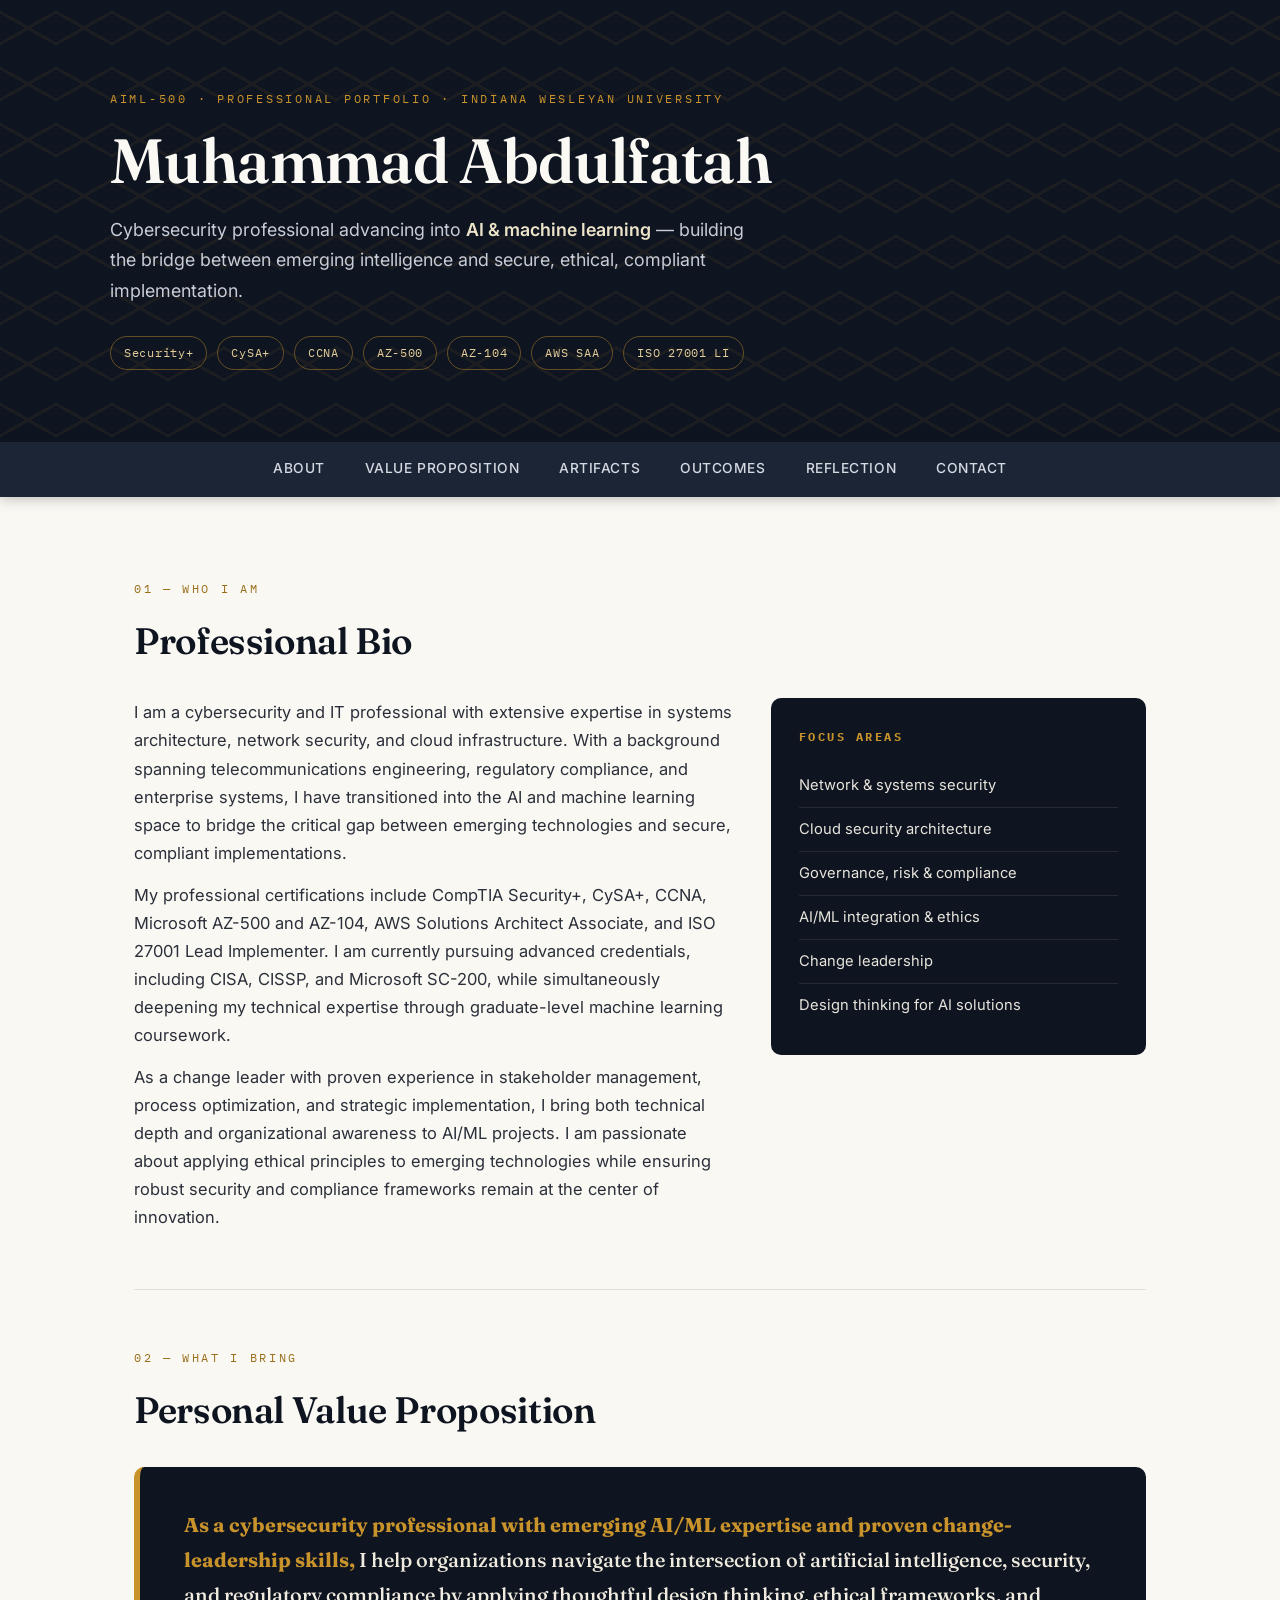
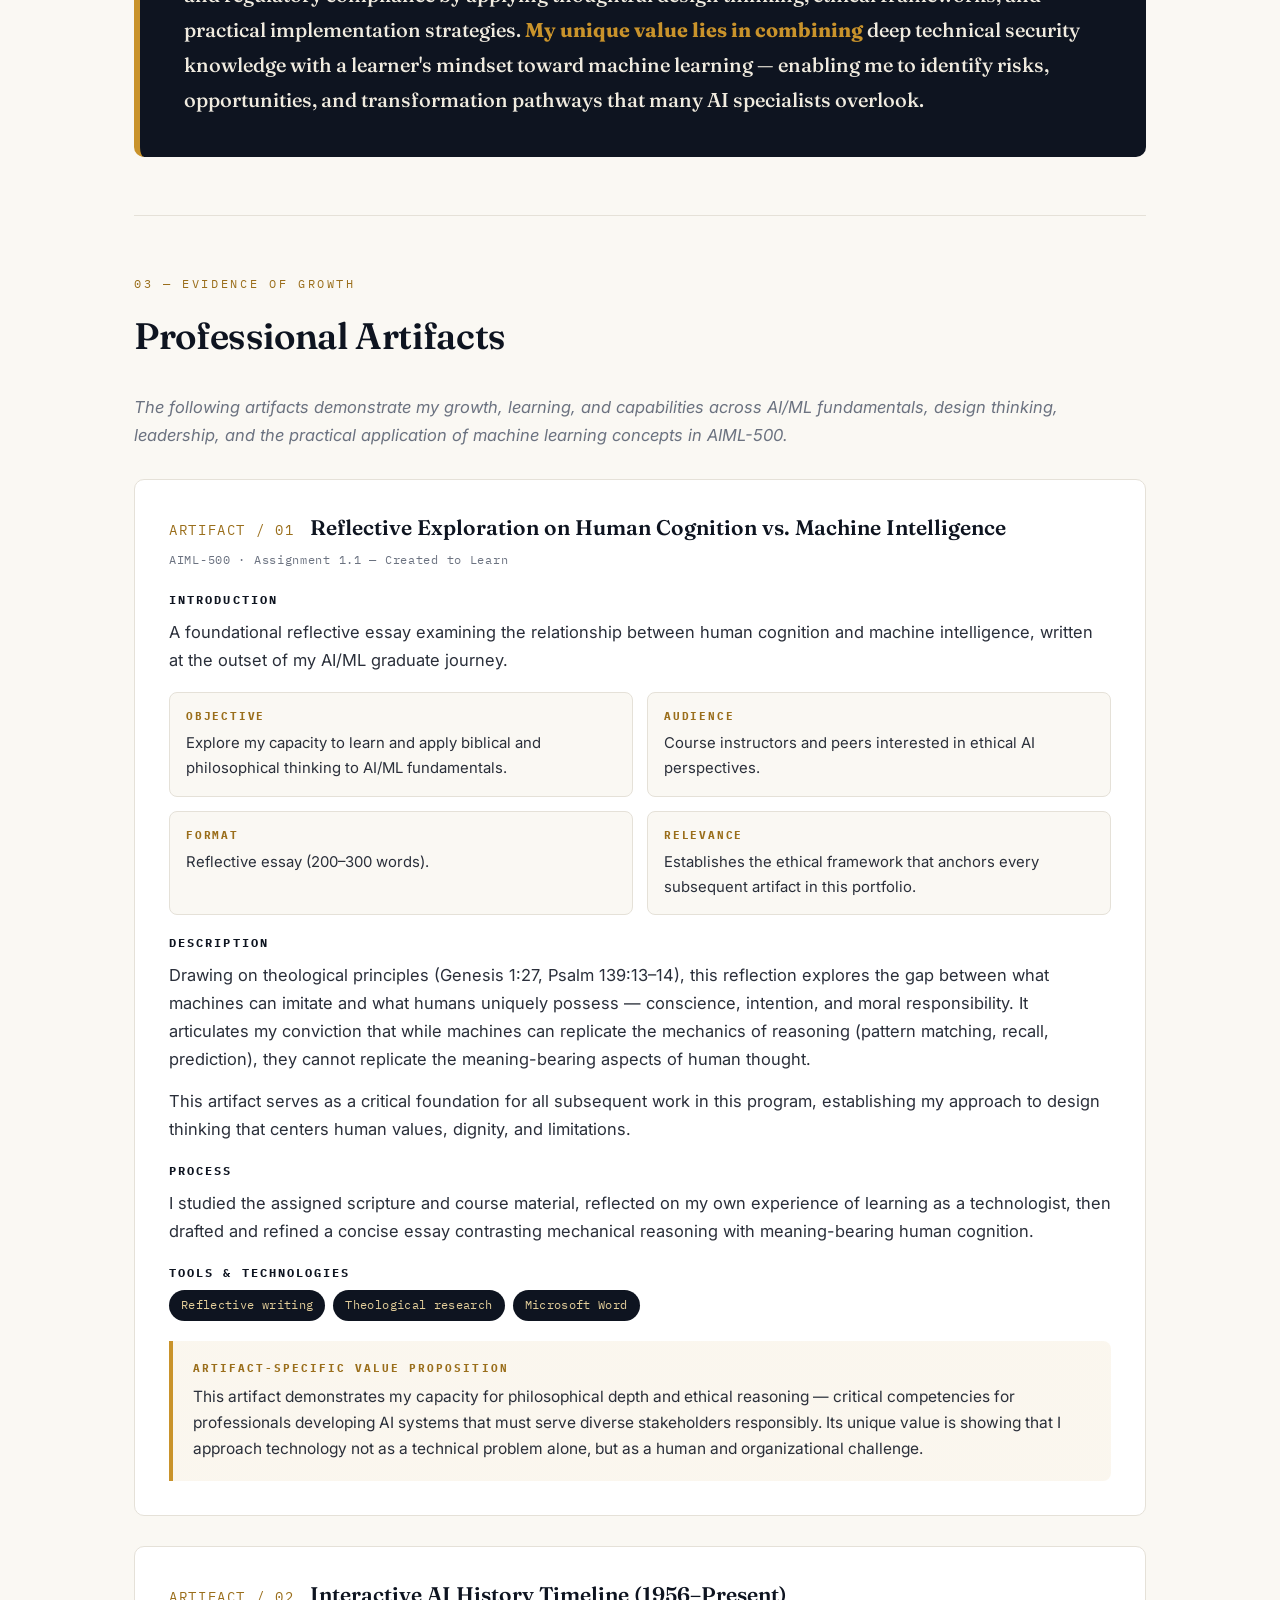
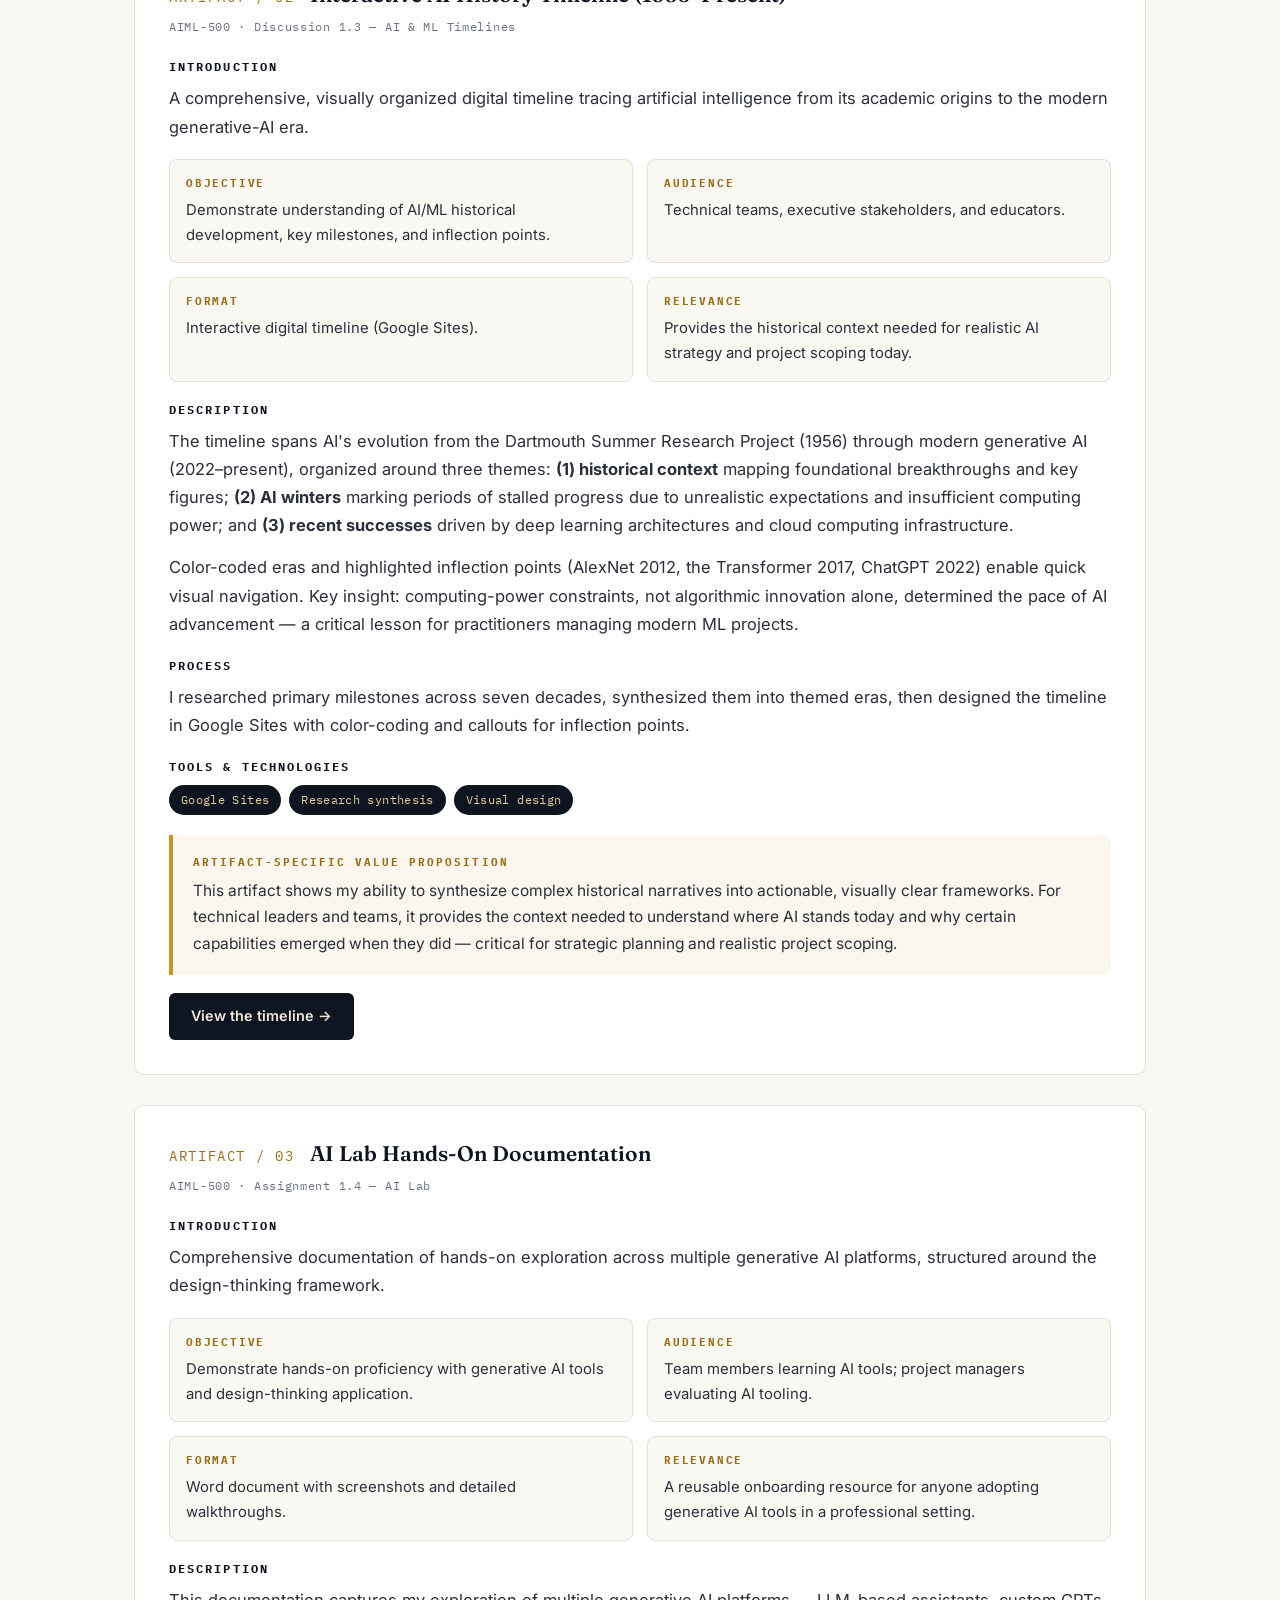
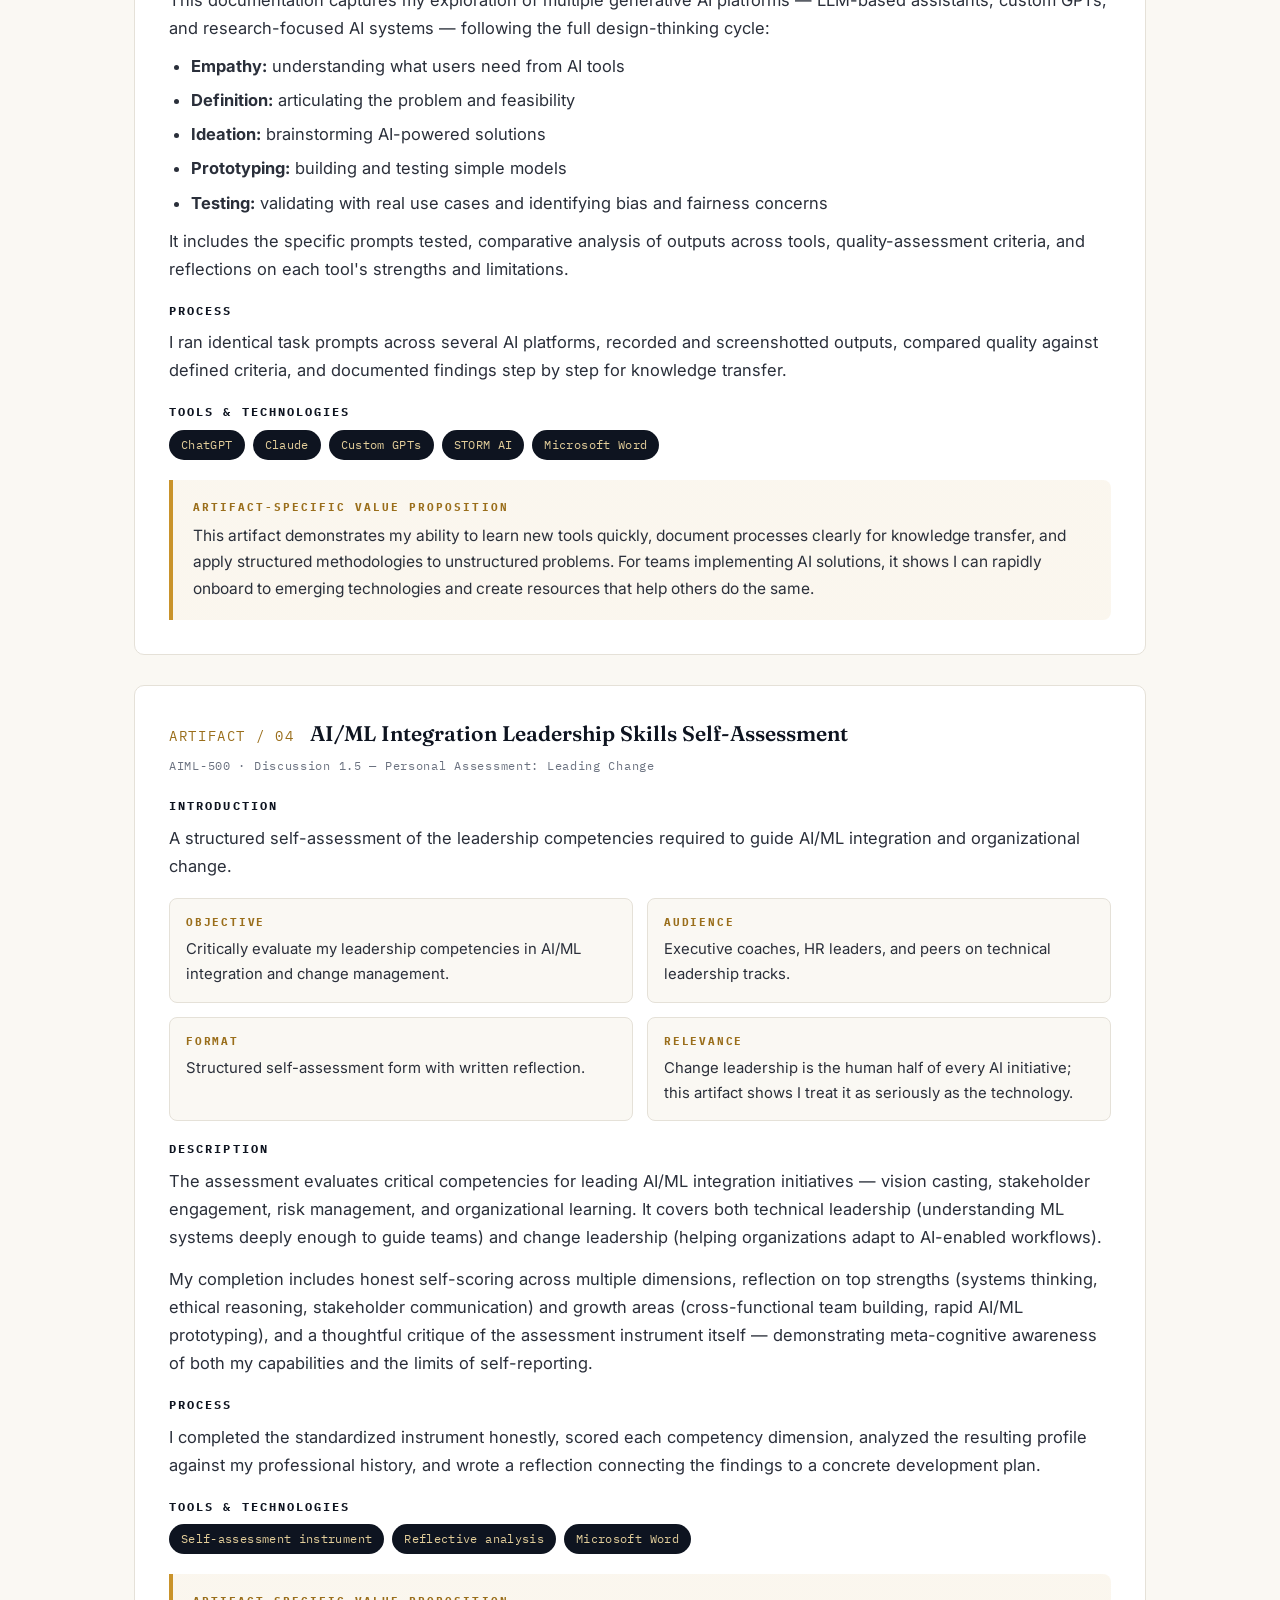
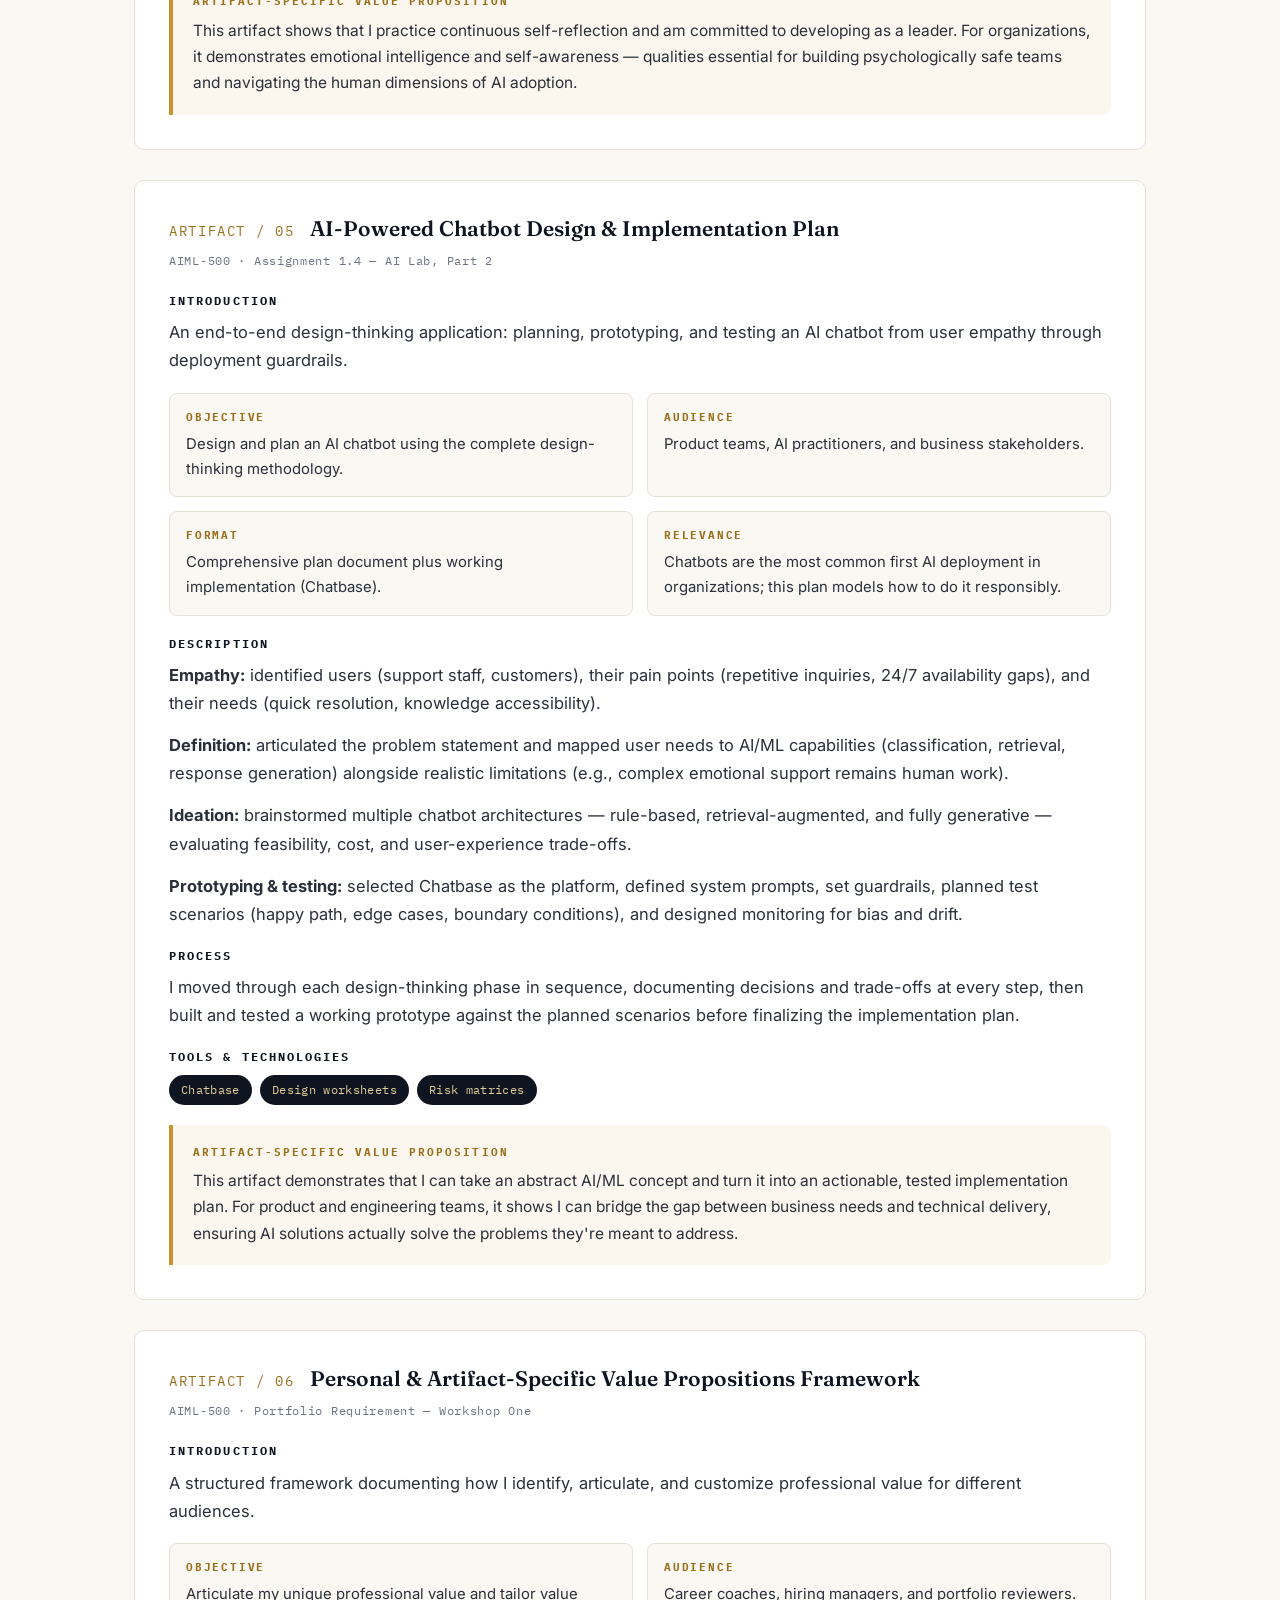
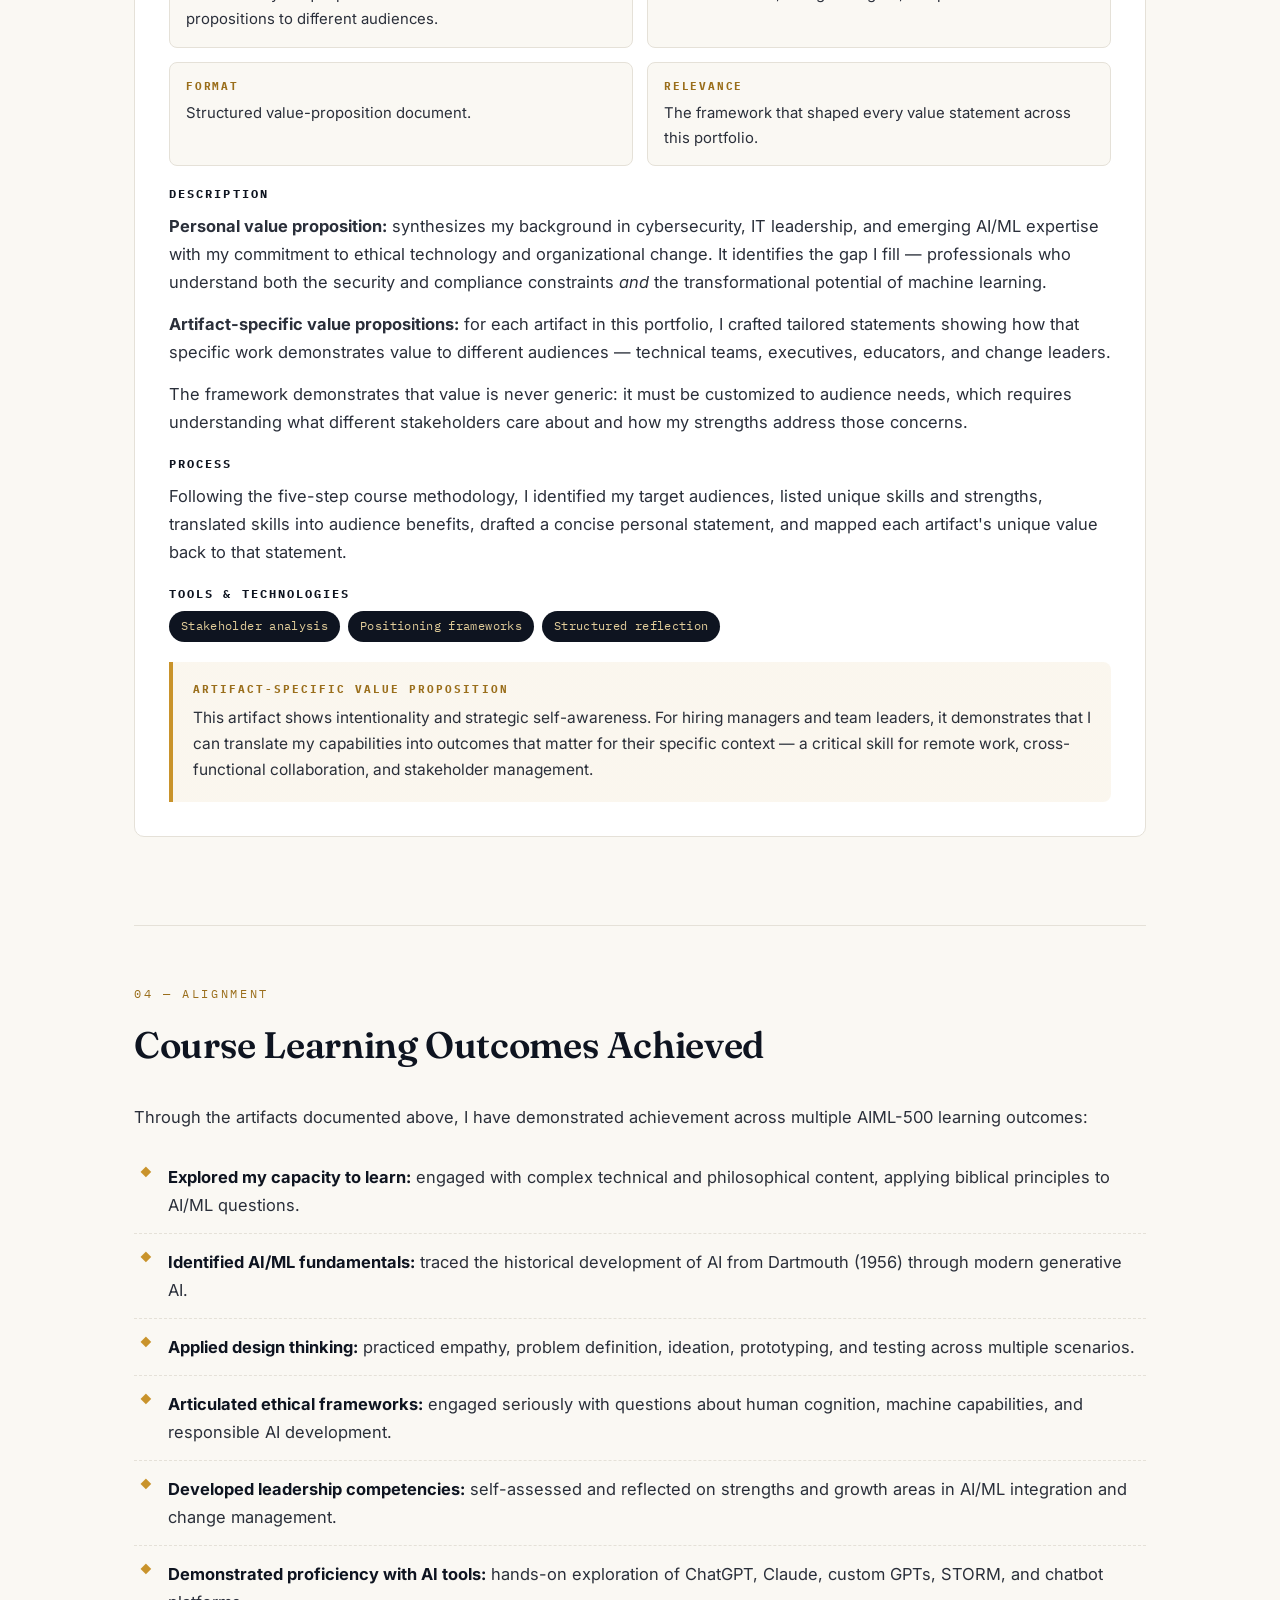
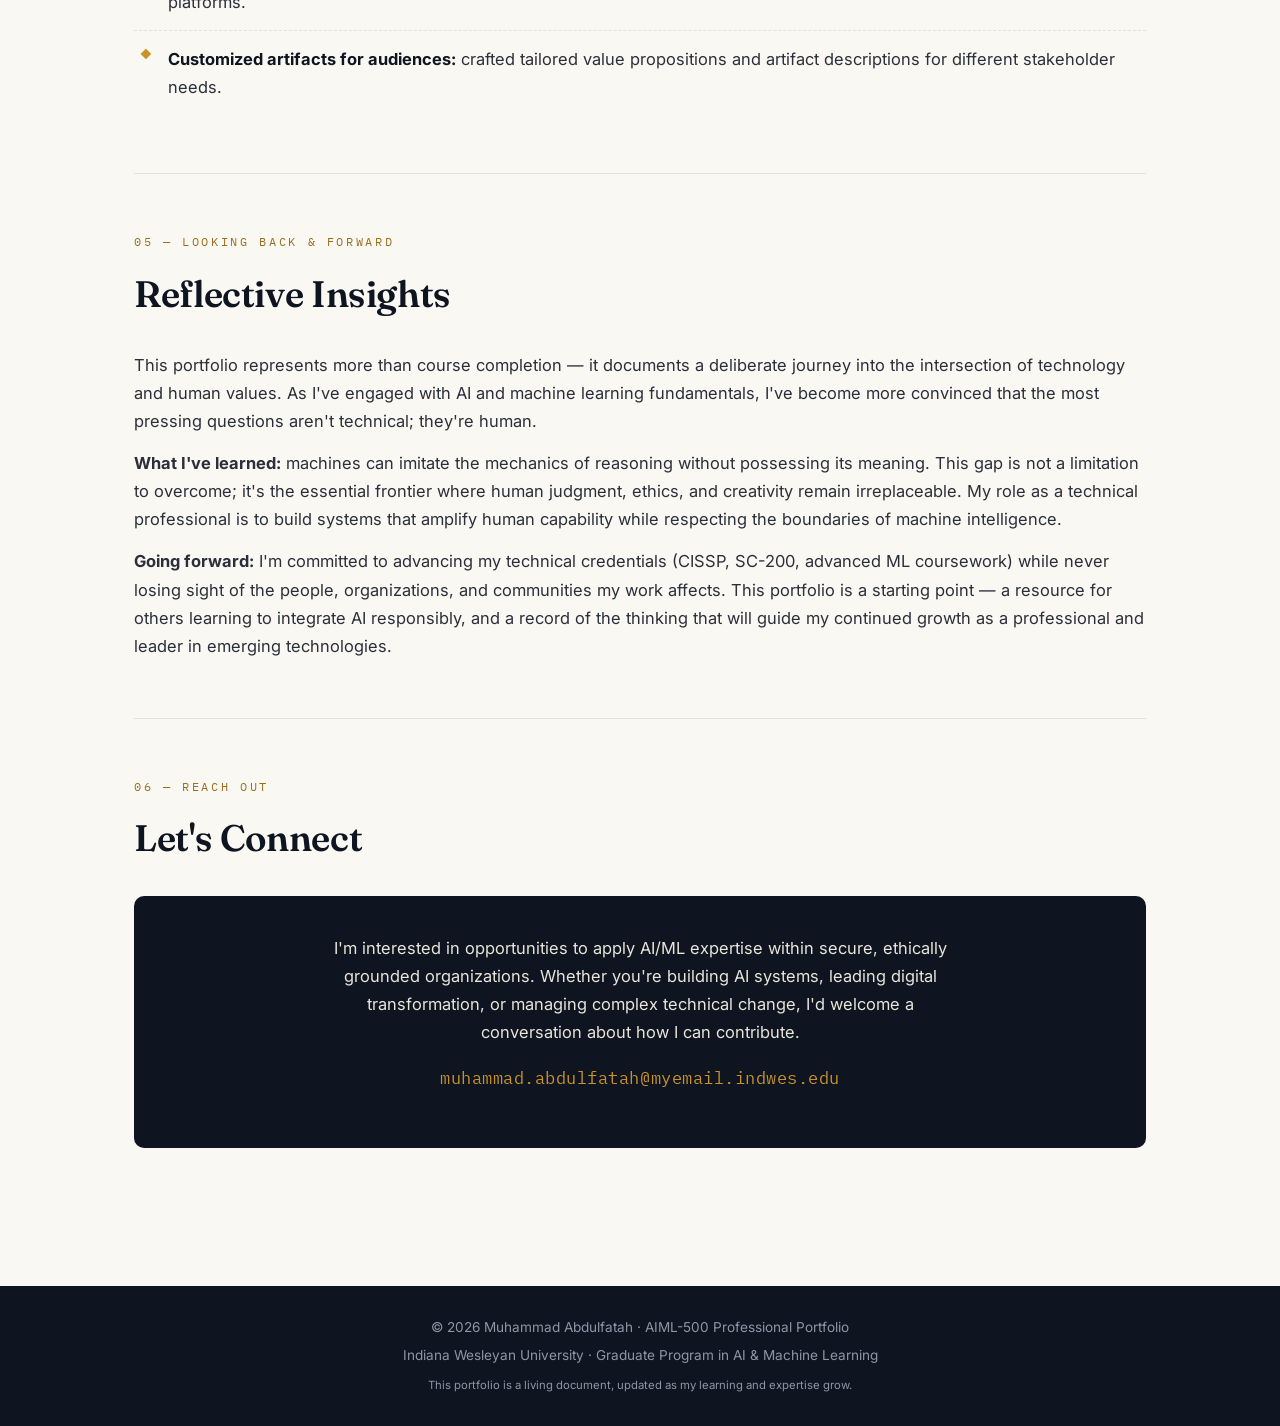
==== index.html @ 40583b62 "Rename muhammad-abdulfatah-portfolio_3.html to index.html" ====
<!DOCTYPE html>
<html lang="en">
<head>
<meta charset="UTF-8">
<meta name="viewport" content="width=device-width, initial-scale=1.0">
<title>Muhammad Abdulfatah — AI/ML Professional Portfolio</title>
<meta name="description" content="Professional portfolio of Muhammad Abdulfatah: cybersecurity professional advancing into AI and machine learning. AIML-500, Indiana Wesleyan University.">
<link rel="preconnect" href="https://fonts.googleapis.com">
<link rel="preconnect" href="https://fonts.gstatic.com" crossorigin>
<link href="https://fonts.googleapis.com/css2?family=Fraunces:opsz,wght@9..144,500;9..144,600;9..144,700&family=Inter:wght@400;500;600;700&family=IBM+Plex+Mono:wght@400;500&display=swap" rel="stylesheet">
<style>
:root{
  --ink:#0E1420;
  --ink-soft:#1B2536;
  --amber:#C9932B;
  --amber-deep:#9A6E1B;
  --paper:#FAF8F3;
  --card:#FFFFFF;
  --text:#2A2F3A;
  --muted:#6B7280;
  --line:#E5E1D8;
  --radius:10px;
}
*{margin:0;padding:0;box-sizing:border-box}
html{scroll-behavior:smooth}
body{font-family:'Inter',system-ui,sans-serif;background:var(--paper);color:var(--text);line-height:1.7;font-size:16.5px}
.mono{font-family:'IBM Plex Mono',monospace}

/* ---------- Header ---------- */
header{background:var(--ink);color:#F4F1E9;padding:88px 24px 72px;position:relative;overflow:hidden}
header::before{
  content:"";position:absolute;inset:0;opacity:.07;pointer-events:none;
  background-image:
    linear-gradient(30deg, transparent 48%, #C9932B 48%, #C9932B 52%, transparent 52%),
    linear-gradient(150deg, transparent 48%, #C9932B 48%, #C9932B 52%, transparent 52%);
  background-size:56px 56px;
}
.header-inner{max-width:1060px;margin:0 auto;position:relative}
.eyebrow{font-family:'IBM Plex Mono',monospace;font-size:.78rem;letter-spacing:.22em;text-transform:uppercase;color:var(--amber);margin-bottom:18px}
header h1{font-family:'Fraunces',serif;font-weight:600;font-size:clamp(2.4rem,6vw,3.9rem);line-height:1.08;letter-spacing:-.01em;margin-bottom:20px;color:#FBF9F4}
.header-sub{font-size:1.12rem;max-width:640px;color:#C8CCD6}
.header-sub strong{color:#EDE3C8;font-weight:600}
.header-tags{display:flex;flex-wrap:wrap;gap:10px;margin-top:30px}
.tag{font-family:'IBM Plex Mono',monospace;font-size:.74rem;letter-spacing:.06em;border:1px solid rgba(201,147,43,.45);color:#E3CE9A;padding:6px 13px;border-radius:999px}

/* ---------- Nav ---------- */
nav{background:var(--ink-soft);position:sticky;top:0;z-index:100;box-shadow:0 2px 12px rgba(14,20,32,.25)}
nav ul{list-style:none;display:flex;flex-wrap:wrap;justify-content:center;max-width:1060px;margin:0 auto}
nav a{display:block;color:#D5D9E2;text-decoration:none;padding:15px 20px;font-size:.86rem;font-weight:500;letter-spacing:.04em;text-transform:uppercase;border-bottom:2px solid transparent;transition:color .2s,border-color .2s}
nav a:hover,nav a:focus-visible{color:var(--amber);border-bottom-color:var(--amber);outline:none}

/* ---------- Layout ---------- */
.container{max-width:1060px;margin:0 auto;padding:24px}
section{padding:58px 0;border-bottom:1px solid var(--line)}
section:last-of-type{border-bottom:none}
.section-label{font-family:'IBM Plex Mono',monospace;font-size:.75rem;letter-spacing:.22em;text-transform:uppercase;color:var(--amber-deep);margin-bottom:10px}
section h2{font-family:'Fraunces',serif;font-weight:600;font-size:clamp(1.7rem,3.4vw,2.3rem);color:var(--ink);margin-bottom:26px;letter-spacing:-.01em}
p + p{margin-top:14px}

/* ---------- Bio ---------- */
.bio-grid{display:grid;grid-template-columns:1.6fr 1fr;gap:36px;align-items:start}
.bio-side{background:var(--ink);color:#E7E4DC;border-radius:var(--radius);padding:28px}
.bio-side h3{font-family:'IBM Plex Mono',monospace;font-size:.78rem;letter-spacing:.2em;text-transform:uppercase;color:var(--amber);margin-bottom:16px}
.bio-side ul{list-style:none}
.bio-side li{padding:9px 0;border-bottom:1px solid rgba(255,255,255,.09);font-size:.92rem}
.bio-side li:last-child{border-bottom:none}

/* ---------- Value proposition ---------- */
.vp{background:var(--ink);color:#F0EBDF;border-radius:var(--radius);padding:40px 44px;position:relative;border-left:6px solid var(--amber)}
.vp p{font-family:'Fraunces',serif;font-size:1.25rem;line-height:1.75;font-weight:500}
.vp strong{color:var(--amber)}

/* ---------- Artifacts ---------- */
.artifact{background:var(--card);border:1px solid var(--line);border-radius:var(--radius);padding:34px;margin:30px 0;transition:box-shadow .25s,transform .25s}
.artifact:hover{box-shadow:0 10px 30px rgba(14,20,32,.09);transform:translateY(-2px)}
.artifact-head{display:flex;align-items:baseline;gap:16px;margin-bottom:8px}
.artifact-num{font-family:'IBM Plex Mono',monospace;color:var(--amber-deep);font-size:.85rem;letter-spacing:.12em;white-space:nowrap}
.artifact h3{font-family:'Fraunces',serif;font-weight:600;font-size:1.32rem;color:var(--ink);line-height:1.3}
.artifact-course{font-family:'IBM Plex Mono',monospace;font-size:.74rem;color:var(--muted);margin-bottom:20px;letter-spacing:.06em}
.meta-grid{display:grid;grid-template-columns:repeat(2,1fr);gap:14px;margin:18px 0}
.meta-item{background:var(--paper);border:1px solid var(--line);border-radius:8px;padding:14px 16px;font-size:.93rem}
.meta-item strong{display:block;font-family:'IBM Plex Mono',monospace;font-size:.7rem;letter-spacing:.16em;text-transform:uppercase;color:var(--amber-deep);margin-bottom:5px}
.block{margin:18px 0}
.block > strong{display:block;font-family:'IBM Plex Mono',monospace;font-size:.72rem;letter-spacing:.18em;text-transform:uppercase;color:var(--ink);margin-bottom:8px}
.artifact ul{margin:10px 0 10px 22px}
.artifact li{margin-bottom:6px}
.tools{display:flex;flex-wrap:wrap;gap:8px;margin-top:8px}
.tool{font-family:'IBM Plex Mono',monospace;font-size:.74rem;background:var(--ink);color:#E3CE9A;padding:5px 12px;border-radius:999px;letter-spacing:.03em}
.avp{background:linear-gradient(0deg, rgba(201,147,43,.08), rgba(201,147,43,.08));border-left:4px solid var(--amber);border-radius:0 8px 8px 0;padding:18px 20px;margin-top:20px;font-size:.97rem}
.avp strong{display:block;font-family:'IBM Plex Mono',monospace;font-size:.7rem;letter-spacing:.18em;text-transform:uppercase;color:var(--amber-deep);margin-bottom:6px}
.artifact-link{display:inline-block;background:var(--ink);color:#F1E9D6;padding:11px 22px;border-radius:6px;text-decoration:none;font-size:.9rem;font-weight:600;margin-top:18px;transition:background .2s}
.artifact-link:hover,.artifact-link:focus-visible{background:var(--amber-deep);outline:none}

/* ---------- Outcomes ---------- */
.outcomes{list-style:none}
.outcomes li{padding:14px 0 14px 34px;border-bottom:1px dashed var(--line);position:relative}
.outcomes li:last-child{border-bottom:none}
.outcomes li::before{content:"◆";position:absolute;left:6px;top:14px;color:var(--amber);font-size:.7rem}
.outcomes strong{color:var(--ink)}

/* ---------- Contact ---------- */
.contact-card{background:var(--ink);color:#E9E5DA;border-radius:var(--radius);padding:38px 40px;text-align:center}
.contact-card p{max-width:640px;margin:0 auto 18px}
.contact-email{font-family:'IBM Plex Mono',monospace;color:var(--amber);font-size:1.05rem;letter-spacing:.03em}

/* ---------- Footer ---------- */
footer{background:var(--ink);color:#8E96A6;text-align:center;padding:30px 20px;font-size:.85rem;margin-top:56px}
footer p+p{margin-top:5px}

@media (max-width:820px){
  .bio-grid{grid-template-columns:1fr}
  .meta-grid{grid-template-columns:1fr}
  .vp{padding:30px 26px}
  .vp p{font-size:1.1rem}
  .artifact{padding:24px}
  nav a{padding:12px 12px;font-size:.78rem}
}
@media (prefers-reduced-motion:reduce){
  *{transition:none!important}
  html{scroll-behavior:auto}
}
</style>
</head>
<body>

<header>
  <div class="header-inner">
    <p class="eyebrow">AIML-500 · Professional Portfolio · Indiana Wesleyan University</p>
    <h1>Muhammad Abdulfatah</h1>
    <p class="header-sub">Cybersecurity professional advancing into <strong>AI &amp; machine learning</strong> — building the bridge between emerging intelligence and secure, ethical, compliant implementation.</p>
    <div class="header-tags">
      <span class="tag">Security+</span>
      <span class="tag">CySA+</span>
      <span class="tag">CCNA</span>
      <span class="tag">AZ-500</span>
      <span class="tag">AZ-104</span>
      <span class="tag">AWS SAA</span>
      <span class="tag">ISO 27001 LI</span>
    </div>
  </div>
</header>

<nav aria-label="Main navigation">
  <ul>
    <li><a href="#bio">About</a></li>
    <li><a href="#value-prop">Value Proposition</a></li>
    <li><a href="#artifacts">Artifacts</a></li>
    <li><a href="#outcomes">Outcomes</a></li>
    <li><a href="#reflection">Reflection</a></li>
    <li><a href="#contact">Contact</a></li>
  </ul>
</nav>

<div class="container">

  <!-- ================= PROFESSIONAL BIO ================= -->
  <section id="bio">
    <p class="section-label">01 — Who I Am</p>
    <h2>Professional Bio</h2>
    <div class="bio-grid">
      <div>
        <p>
          I am a cybersecurity and IT professional with extensive expertise in systems architecture, network security,
          and cloud infrastructure. With a background spanning telecommunications engineering, regulatory compliance,
          and enterprise systems, I have transitioned into the AI and machine learning space to bridge the critical gap
          between emerging technologies and secure, compliant implementations.
        </p>
        <p>
          My professional certifications include CompTIA Security+, CySA+, CCNA, Microsoft AZ-500 and AZ-104,
          AWS Solutions Architect Associate, and ISO 27001 Lead Implementer. I am currently pursuing advanced
          credentials, including CISA, CISSP, and Microsoft SC-200, while simultaneously deepening my technical
          expertise through graduate-level machine learning coursework.
        </p>
        <p>
          As a change leader with proven experience in stakeholder management, process optimization, and strategic
          implementation, I bring both technical depth and organizational awareness to AI/ML projects. I am passionate
          about applying ethical principles to emerging technologies while ensuring robust security and compliance
          frameworks remain at the center of innovation.
        </p>
      </div>
      <aside class="bio-side" aria-label="Focus areas">
        <h3>Focus Areas</h3>
        <ul>
          <li>Network &amp; systems security</li>
          <li>Cloud security architecture</li>
          <li>Governance, risk &amp; compliance</li>
          <li>AI/ML integration &amp; ethics</li>
          <li>Change leadership</li>
          <li>Design thinking for AI solutions</li>
        </ul>
      </aside>
    </div>
  </section>

  <!-- ================= VALUE PROPOSITION ================= -->
  <section id="value-prop">
    <p class="section-label">02 — What I Bring</p>
    <h2>Personal Value Proposition</h2>
    <div class="vp">
      <p>
        <strong>As a cybersecurity professional with emerging AI/ML expertise and proven change-leadership skills,</strong>
        I help organizations navigate the intersection of artificial intelligence, security, and regulatory compliance
        by applying thoughtful design thinking, ethical frameworks, and practical implementation strategies.
        <strong>My unique value lies in combining</strong> deep technical security knowledge with a learner's mindset
        toward machine learning — enabling me to identify risks, opportunities, and transformation pathways that many
        AI specialists overlook.
      </p>
    </div>
  </section>

  <!-- ================= ARTIFACTS ================= -->
  <section id="artifacts">
    <p class="section-label">03 — Evidence of Growth</p>
    <h2>Professional Artifacts</h2>
    <p style="font-style:italic;color:var(--muted);margin-bottom:6px">
      The following artifacts demonstrate my growth, learning, and capabilities across AI/ML fundamentals,
      design thinking, leadership, and the practical application of machine learning concepts in AIML-500.
    </p>

    <!-- ARTIFACT 1 -->
    <article class="artifact">
      <div class="artifact-head">
        <span class="artifact-num">ARTIFACT / 01</span>
        <h3>Reflective Exploration on Human Cognition vs. Machine Intelligence</h3>
      </div>
      <p class="artifact-course">AIML-500 · Assignment 1.1 — Created to Learn</p>

      <div class="block">
        <strong>Introduction</strong>
        <p>A foundational reflective essay examining the relationship between human cognition and machine intelligence, written at the outset of my AI/ML graduate journey.</p>
      </div>

      <div class="meta-grid">
        <div class="meta-item"><strong>Objective</strong>Explore my capacity to learn and apply biblical and philosophical thinking to AI/ML fundamentals.</div>
        <div class="meta-item"><strong>Audience</strong>Course instructors and peers interested in ethical AI perspectives.</div>
        <div class="meta-item"><strong>Format</strong>Reflective essay (200–300 words).</div>
        <div class="meta-item"><strong>Relevance</strong>Establishes the ethical framework that anchors every subsequent artifact in this portfolio.</div>
      </div>

      <div class="block">
        <strong>Description</strong>
        <p>
          Drawing on theological principles (Genesis 1:27, Psalm 139:13–14), this reflection explores the gap between
          what machines can imitate and what humans uniquely possess — conscience, intention, and moral responsibility.
          It articulates my conviction that while machines can replicate the mechanics of reasoning (pattern matching,
          recall, prediction), they cannot replicate the meaning-bearing aspects of human thought.
        </p>
        <p>
          This artifact serves as a critical foundation for all subsequent work in this program, establishing my
          approach to design thinking that centers human values, dignity, and limitations.
        </p>
      </div>

      <div class="block">
        <strong>Process</strong>
        <p>I studied the assigned scripture and course material, reflected on my own experience of learning as a technologist, then drafted and refined a concise essay contrasting mechanical reasoning with meaning-bearing human cognition.</p>
      </div>

      <div class="block">
        <strong>Tools &amp; Technologies</strong>
        <div class="tools"><span class="tool">Reflective writing</span><span class="tool">Theological research</span><span class="tool">Microsoft Word</span></div>
      </div>

      <div class="avp">
        <strong>Artifact-Specific Value Proposition</strong>
        This artifact demonstrates my capacity for philosophical depth and ethical reasoning — critical competencies for
        professionals developing AI systems that must serve diverse stakeholders responsibly. Its unique value is showing
        that I approach technology not as a technical problem alone, but as a human and organizational challenge.
      </div>
    </article>

    <!-- ARTIFACT 2 -->
    <article class="artifact">
      <div class="artifact-head">
        <span class="artifact-num">ARTIFACT / 02</span>
        <h3>Interactive AI History Timeline (1956–Present)</h3>
      </div>
      <p class="artifact-course">AIML-500 · Discussion 1.3 — AI &amp; ML Timelines</p>

      <div class="block">
        <strong>Introduction</strong>
        <p>A comprehensive, visually organized digital timeline tracing artificial intelligence from its academic origins to the modern generative-AI era.</p>
      </div>

      <div class="meta-grid">
        <div class="meta-item"><strong>Objective</strong>Demonstrate understanding of AI/ML historical development, key milestones, and inflection points.</div>
        <div class="meta-item"><strong>Audience</strong>Technical teams, executive stakeholders, and educators.</div>
        <div class="meta-item"><strong>Format</strong>Interactive digital timeline (Google Sites).</div>
        <div class="meta-item"><strong>Relevance</strong>Provides the historical context needed for realistic AI strategy and project scoping today.</div>
      </div>

      <div class="block">
        <strong>Description</strong>
        <p>
          The timeline spans AI's evolution from the Dartmouth Summer Research Project (1956) through modern generative AI
          (2022–present), organized around three themes: <strong>(1) historical context</strong> mapping foundational
          breakthroughs and key figures; <strong>(2) AI winters</strong> marking periods of stalled progress due to
          unrealistic expectations and insufficient computing power; and <strong>(3) recent successes</strong> driven by
          deep learning architectures and cloud computing infrastructure.
        </p>
        <p>
          Color-coded eras and highlighted inflection points (AlexNet 2012, the Transformer 2017, ChatGPT 2022) enable
          quick visual navigation. Key insight: computing-power constraints, not algorithmic innovation alone, determined
          the pace of AI advancement — a critical lesson for practitioners managing modern ML projects.
        </p>
      </div>

      <div class="block">
        <strong>Process</strong>
        <p>I researched primary milestones across seven decades, synthesized them into themed eras, then designed the timeline in Google Sites with color-coding and callouts for inflection points.</p>
      </div>

      <div class="block">
        <strong>Tools &amp; Technologies</strong>
        <div class="tools"><span class="tool">Google Sites</span><span class="tool">Research synthesis</span><span class="tool">Visual design</span></div>
      </div>

      <div class="avp">
        <strong>Artifact-Specific Value Proposition</strong>
        This artifact shows my ability to synthesize complex historical narratives into actionable, visually clear
        frameworks. For technical leaders and teams, it provides the context needed to understand where AI stands today
        and why certain capabilities emerged when they did — critical for strategic planning and realistic project scoping.
      </div>

      <a class="artifact-link" href="https://sites.google.com/view/muhammad-ai-timeline/home" target="_blank" rel="noopener">View the timeline →</a>
    </article>

    <!-- ARTIFACT 3 -->
    <article class="artifact">
      <div class="artifact-head">
        <span class="artifact-num">ARTIFACT / 03</span>
        <h3>AI Lab Hands-On Documentation</h3>
      </div>
      <p class="artifact-course">AIML-500 · Assignment 1.4 — AI Lab</p>

      <div class="block">
        <strong>Introduction</strong>
        <p>Comprehensive documentation of hands-on exploration across multiple generative AI platforms, structured around the design-thinking framework.</p>
      </div>

      <div class="meta-grid">
        <div class="meta-item"><strong>Objective</strong>Demonstrate hands-on proficiency with generative AI tools and design-thinking application.</div>
        <div class="meta-item"><strong>Audience</strong>Team members learning AI tools; project managers evaluating AI tooling.</div>
        <div class="meta-item"><strong>Format</strong>Word document with screenshots and detailed walkthroughs.</div>
        <div class="meta-item"><strong>Relevance</strong>A reusable onboarding resource for anyone adopting generative AI tools in a professional setting.</div>
      </div>

      <div class="block">
        <strong>Description</strong>
        <p>
          This documentation captures my exploration of multiple generative AI platforms — LLM-based assistants,
          custom GPTs, and research-focused AI systems — following the full design-thinking cycle:
        </p>
        <ul>
          <li><strong>Empathy:</strong> understanding what users need from AI tools</li>
          <li><strong>Definition:</strong> articulating the problem and feasibility</li>
          <li><strong>Ideation:</strong> brainstorming AI-powered solutions</li>
          <li><strong>Prototyping:</strong> building and testing simple models</li>
          <li><strong>Testing:</strong> validating with real use cases and identifying bias and fairness concerns</li>
        </ul>
        <p>
          It includes the specific prompts tested, comparative analysis of outputs across tools, quality-assessment
          criteria, and reflections on each tool's strengths and limitations.
        </p>
      </div>

      <div class="block">
        <strong>Process</strong>
        <p>I ran identical task prompts across several AI platforms, recorded and screenshotted outputs, compared quality against defined criteria, and documented findings step by step for knowledge transfer.</p>
      </div>

      <div class="block">
        <strong>Tools &amp; Technologies</strong>
        <div class="tools"><span class="tool">ChatGPT</span><span class="tool">Claude</span><span class="tool">Custom GPTs</span><span class="tool">STORM AI</span><span class="tool">Microsoft Word</span></div>
      </div>

      <div class="avp">
        <strong>Artifact-Specific Value Proposition</strong>
        This artifact demonstrates my ability to learn new tools quickly, document processes clearly for knowledge
        transfer, and apply structured methodologies to unstructured problems. For teams implementing AI solutions,
        it shows I can rapidly onboard to emerging technologies and create resources that help others do the same.
      </div>
    </article>

    <!-- ARTIFACT 4 -->
    <article class="artifact">
      <div class="artifact-head">
        <span class="artifact-num">ARTIFACT / 04</span>
        <h3>AI/ML Integration Leadership Skills Self-Assessment</h3>
      </div>
      <p class="artifact-course">AIML-500 · Discussion 1.5 — Personal Assessment: Leading Change</p>

      <div class="block">
        <strong>Introduction</strong>
        <p>A structured self-assessment of the leadership competencies required to guide AI/ML integration and organizational change.</p>
      </div>

      <div class="meta-grid">
        <div class="meta-item"><strong>Objective</strong>Critically evaluate my leadership competencies in AI/ML integration and change management.</div>
        <div class="meta-item"><strong>Audience</strong>Executive coaches, HR leaders, and peers on technical leadership tracks.</div>
        <div class="meta-item"><strong>Format</strong>Structured self-assessment form with written reflection.</div>
        <div class="meta-item"><strong>Relevance</strong>Change leadership is the human half of every AI initiative; this artifact shows I treat it as seriously as the technology.</div>
      </div>

      <div class="block">
        <strong>Description</strong>
        <p>
          The assessment evaluates critical competencies for leading AI/ML integration initiatives — vision casting,
          stakeholder engagement, risk management, and organizational learning. It covers both technical leadership
          (understanding ML systems deeply enough to guide teams) and change leadership (helping organizations adapt
          to AI-enabled workflows).
        </p>
        <p>
          My completion includes honest self-scoring across multiple dimensions, reflection on top strengths
          (systems thinking, ethical reasoning, stakeholder communication) and growth areas (cross-functional team
          building, rapid AI/ML prototyping), and a thoughtful critique of the assessment instrument itself —
          demonstrating meta-cognitive awareness of both my capabilities and the limits of self-reporting.
        </p>
      </div>

      <div class="block">
        <strong>Process</strong>
        <p>I completed the standardized instrument honestly, scored each competency dimension, analyzed the resulting profile against my professional history, and wrote a reflection connecting the findings to a concrete development plan.</p>
      </div>

      <div class="block">
        <strong>Tools &amp; Technologies</strong>
        <div class="tools"><span class="tool">Self-assessment instrument</span><span class="tool">Reflective analysis</span><span class="tool">Microsoft Word</span></div>
      </div>

      <div class="avp">
        <strong>Artifact-Specific Value Proposition</strong>
        This artifact shows that I practice continuous self-reflection and am committed to developing as a leader.
        For organizations, it demonstrates emotional intelligence and self-awareness — qualities essential for building
        psychologically safe teams and navigating the human dimensions of AI adoption.
      </div>
    </article>

    <!-- ARTIFACT 5 -->
    <article class="artifact">
      <div class="artifact-head">
        <span class="artifact-num">ARTIFACT / 05</span>
        <h3>AI-Powered Chatbot Design &amp; Implementation Plan</h3>
      </div>
      <p class="artifact-course">AIML-500 · Assignment 1.4 — AI Lab, Part 2</p>

      <div class="block">
        <strong>Introduction</strong>
        <p>An end-to-end design-thinking application: planning, prototyping, and testing an AI chatbot from user empathy through deployment guardrails.</p>
      </div>

      <div class="meta-grid">
        <div class="meta-item"><strong>Objective</strong>Design and plan an AI chatbot using the complete design-thinking methodology.</div>
        <div class="meta-item"><strong>Audience</strong>Product teams, AI practitioners, and business stakeholders.</div>
        <div class="meta-item"><strong>Format</strong>Comprehensive plan document plus working implementation (Chatbase).</div>
        <div class="meta-item"><strong>Relevance</strong>Chatbots are the most common first AI deployment in organizations; this plan models how to do it responsibly.</div>
      </div>

      <div class="block">
        <strong>Description</strong>
        <p><strong>Empathy:</strong> identified users (support staff, customers), their pain points (repetitive inquiries, 24/7 availability gaps), and their needs (quick resolution, knowledge accessibility).</p>
        <p><strong>Definition:</strong> articulated the problem statement and mapped user needs to AI/ML capabilities (classification, retrieval, response generation) alongside realistic limitations (e.g., complex emotional support remains human work).</p>
        <p><strong>Ideation:</strong> brainstormed multiple chatbot architectures — rule-based, retrieval-augmented, and fully generative — evaluating feasibility, cost, and user-experience trade-offs.</p>
        <p><strong>Prototyping &amp; testing:</strong> selected Chatbase as the platform, defined system prompts, set guardrails, planned test scenarios (happy path, edge cases, boundary conditions), and designed monitoring for bias and drift.</p>
      </div>

      <div class="block">
        <strong>Process</strong>
        <p>I moved through each design-thinking phase in sequence, documenting decisions and trade-offs at every step, then built and tested a working prototype against the planned scenarios before finalizing the implementation plan.</p>
      </div>

      <div class="block">
        <strong>Tools &amp; Technologies</strong>
        <div class="tools"><span class="tool">Chatbase</span><span class="tool">Design worksheets</span><span class="tool">Risk matrices</span></div>
      </div>

      <div class="avp">
        <strong>Artifact-Specific Value Proposition</strong>
        This artifact demonstrates that I can take an abstract AI/ML concept and turn it into an actionable, tested
        implementation plan. For product and engineering teams, it shows I can bridge the gap between business needs
        and technical delivery, ensuring AI solutions actually solve the problems they're meant to address.
      </div>
    </article>

    <!-- ARTIFACT 6 -->
    <article class="artifact">
      <div class="artifact-head">
        <span class="artifact-num">ARTIFACT / 06</span>
        <h3>Personal &amp; Artifact-Specific Value Propositions Framework</h3>
      </div>
      <p class="artifact-course">AIML-500 · Portfolio Requirement — Workshop One</p>

      <div class="block">
        <strong>Introduction</strong>
        <p>A structured framework documenting how I identify, articulate, and customize professional value for different audiences.</p>
      </div>

      <div class="meta-grid">
        <div class="meta-item"><strong>Objective</strong>Articulate my unique professional value and tailor value propositions to different audiences.</div>
        <div class="meta-item"><strong>Audience</strong>Career coaches, hiring managers, and portfolio reviewers.</div>
        <div class="meta-item"><strong>Format</strong>Structured value-proposition document.</div>
        <div class="meta-item"><strong>Relevance</strong>The framework that shaped every value statement across this portfolio.</div>
      </div>

      <div class="block">
        <strong>Description</strong>
        <p>
          <strong>Personal value proposition:</strong> synthesizes my background in cybersecurity, IT leadership, and
          emerging AI/ML expertise with my commitment to ethical technology and organizational change. It identifies
          the gap I fill — professionals who understand both the security and compliance constraints <em>and</em> the
          transformational potential of machine learning.
        </p>
        <p>
          <strong>Artifact-specific value propositions:</strong> for each artifact in this portfolio, I crafted tailored
          statements showing how that specific work demonstrates value to different audiences — technical teams,
          executives, educators, and change leaders.
        </p>
        <p>
          The framework demonstrates that value is never generic: it must be customized to audience needs, which
          requires understanding what different stakeholders care about and how my strengths address those concerns.
        </p>
      </div>

      <div class="block">
        <strong>Process</strong>
        <p>Following the five-step course methodology, I identified my target audiences, listed unique skills and strengths, translated skills into audience benefits, drafted a concise personal statement, and mapped each artifact's unique value back to that statement.</p>
      </div>

      <div class="block">
        <strong>Tools &amp; Technologies</strong>
        <div class="tools"><span class="tool">Stakeholder analysis</span><span class="tool">Positioning frameworks</span><span class="tool">Structured reflection</span></div>
      </div>

      <div class="avp">
        <strong>Artifact-Specific Value Proposition</strong>
        This artifact shows intentionality and strategic self-awareness. For hiring managers and team leaders, it
        demonstrates that I can translate my capabilities into outcomes that matter for their specific context —
        a critical skill for remote work, cross-functional collaboration, and stakeholder management.
      </div>
    </article>
  </section>

  <!-- ================= OUTCOMES ================= -->
  <section id="outcomes">
    <p class="section-label">04 — Alignment</p>
    <h2>Course Learning Outcomes Achieved</h2>
    <p style="margin-bottom:18px">Through the artifacts documented above, I have demonstrated achievement across multiple AIML-500 learning outcomes:</p>
    <ul class="outcomes">
      <li><strong>Explored my capacity to learn:</strong> engaged with complex technical and philosophical content, applying biblical principles to AI/ML questions.</li>
      <li><strong>Identified AI/ML fundamentals:</strong> traced the historical development of AI from Dartmouth (1956) through modern generative AI.</li>
      <li><strong>Applied design thinking:</strong> practiced empathy, problem definition, ideation, prototyping, and testing across multiple scenarios.</li>
      <li><strong>Articulated ethical frameworks:</strong> engaged seriously with questions about human cognition, machine capabilities, and responsible AI development.</li>
      <li><strong>Developed leadership competencies:</strong> self-assessed and reflected on strengths and growth areas in AI/ML integration and change management.</li>
      <li><strong>Demonstrated proficiency with AI tools:</strong> hands-on exploration of ChatGPT, Claude, custom GPTs, STORM, and chatbot platforms.</li>
      <li><strong>Customized artifacts for audiences:</strong> crafted tailored value propositions and artifact descriptions for different stakeholder needs.</li>
    </ul>
  </section>

  <!-- ================= REFLECTION ================= -->
  <section id="reflection">
    <p class="section-label">05 — Looking Back &amp; Forward</p>
    <h2>Reflective Insights</h2>
    <p>
      This portfolio represents more than course completion — it documents a deliberate journey into the intersection
      of technology and human values. As I've engaged with AI and machine learning fundamentals, I've become more
      convinced that the most pressing questions aren't technical; they're human.
    </p>
    <p>
      <strong>What I've learned:</strong> machines can imitate the mechanics of reasoning without possessing its meaning.
      This gap is not a limitation to overcome; it's the essential frontier where human judgment, ethics, and creativity
      remain irreplaceable. My role as a technical professional is to build systems that amplify human capability while
      respecting the boundaries of machine intelligence.
    </p>
    <p>
      <strong>Going forward:</strong> I'm committed to advancing my technical credentials (CISSP, SC-200, advanced ML
      coursework) while never losing sight of the people, organizations, and communities my work affects. This portfolio
      is a starting point — a resource for others learning to integrate AI responsibly, and a record of the thinking
      that will guide my continued growth as a professional and leader in emerging technologies.
    </p>
  </section>

  <!-- ================= CONTACT ================= -->
  <section id="contact">
    <p class="section-label">06 — Reach Out</p>
    <h2>Let's Connect</h2>
    <div class="contact-card">
      <p>
        I'm interested in opportunities to apply AI/ML expertise within secure, ethically grounded organizations.
        Whether you're building AI systems, leading digital transformation, or managing complex technical change,
        I'd welcome a conversation about how I can contribute.
      </p>
      <p class="contact-email"><a href="mailto:muhammad.abdulfatah@myemail.indwes.edu" style="color:inherit;text-decoration:none">muhammad.abdulfatah@myemail.indwes.edu</a></p>
    </div>
  </section>

</div>

<footer>
  <p>&copy; 2026 Muhammad Abdulfatah · AIML-500 Professional Portfolio</p>
  <p>Indiana Wesleyan University · Graduate Program in AI &amp; Machine Learning</p>
  <p><small>This portfolio is a living document, updated as my learning and expertise grow.</small></p>
</footer>

</body>
</html>
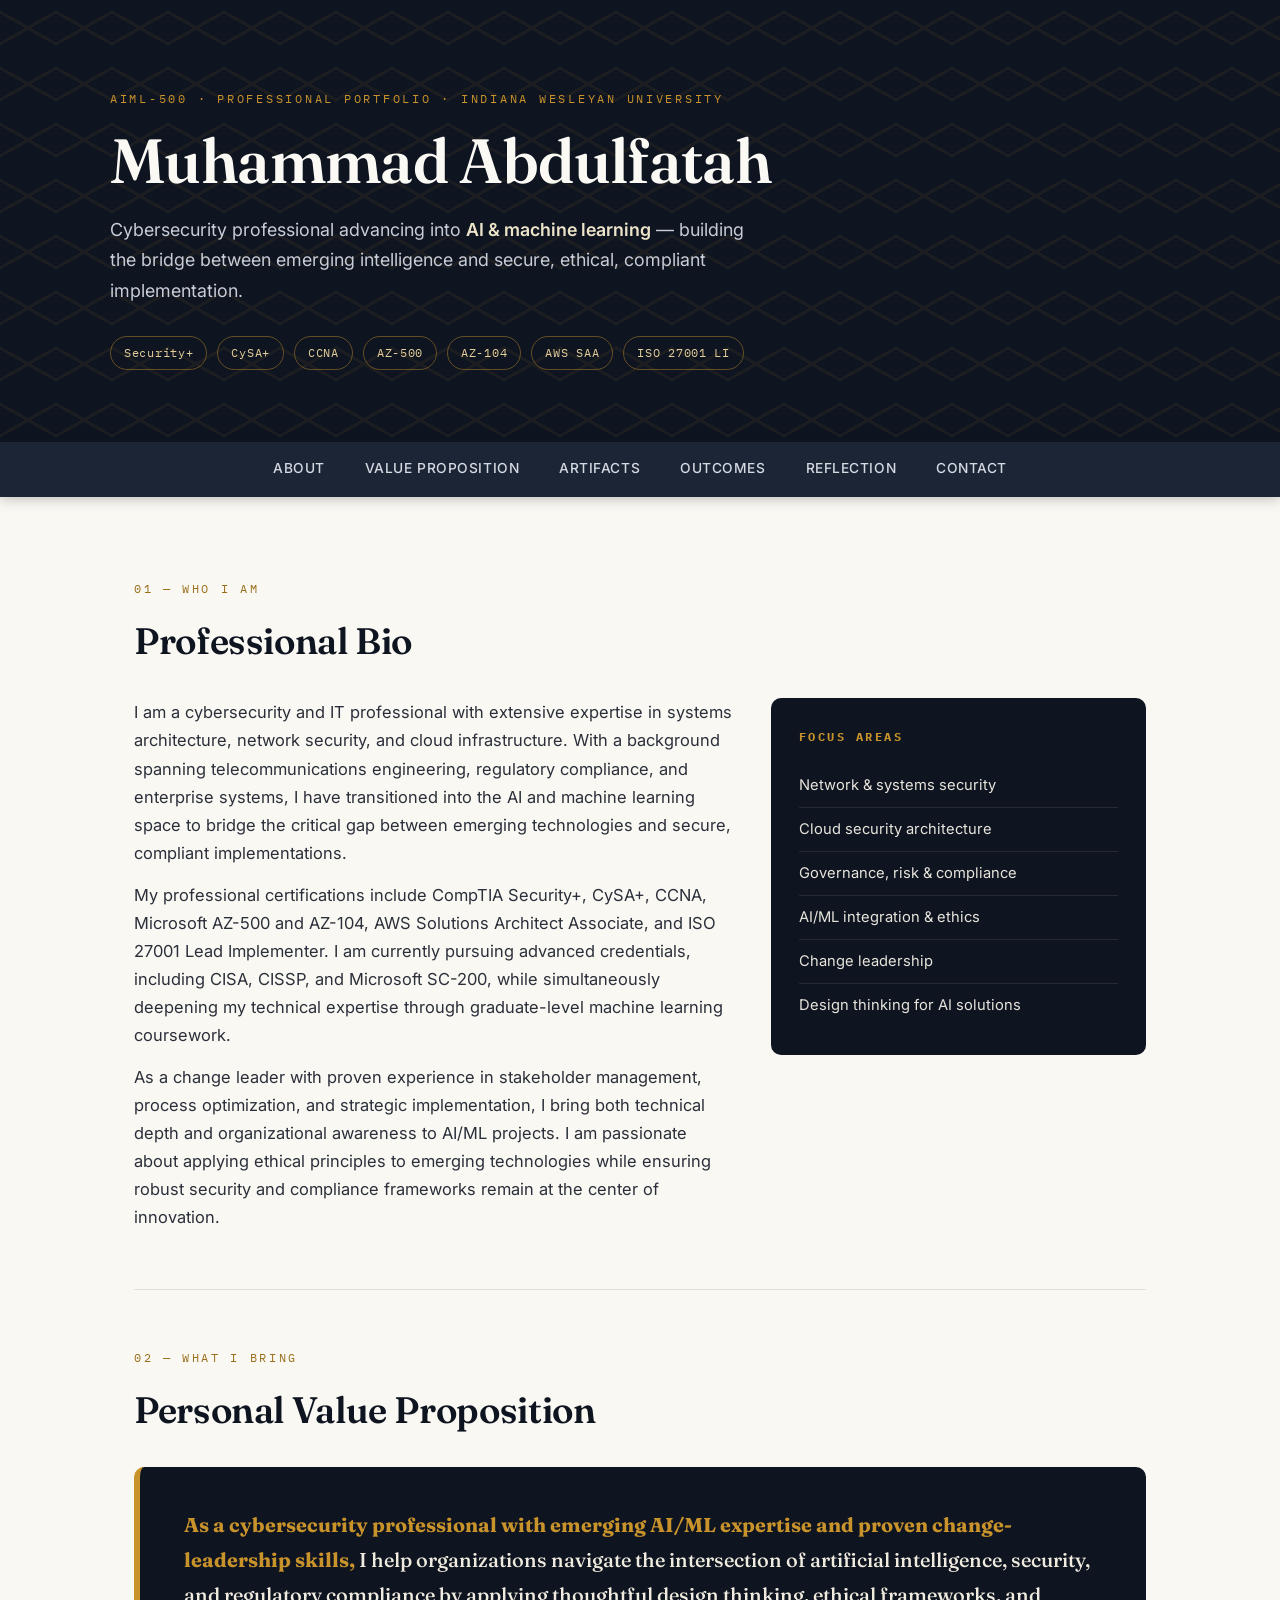
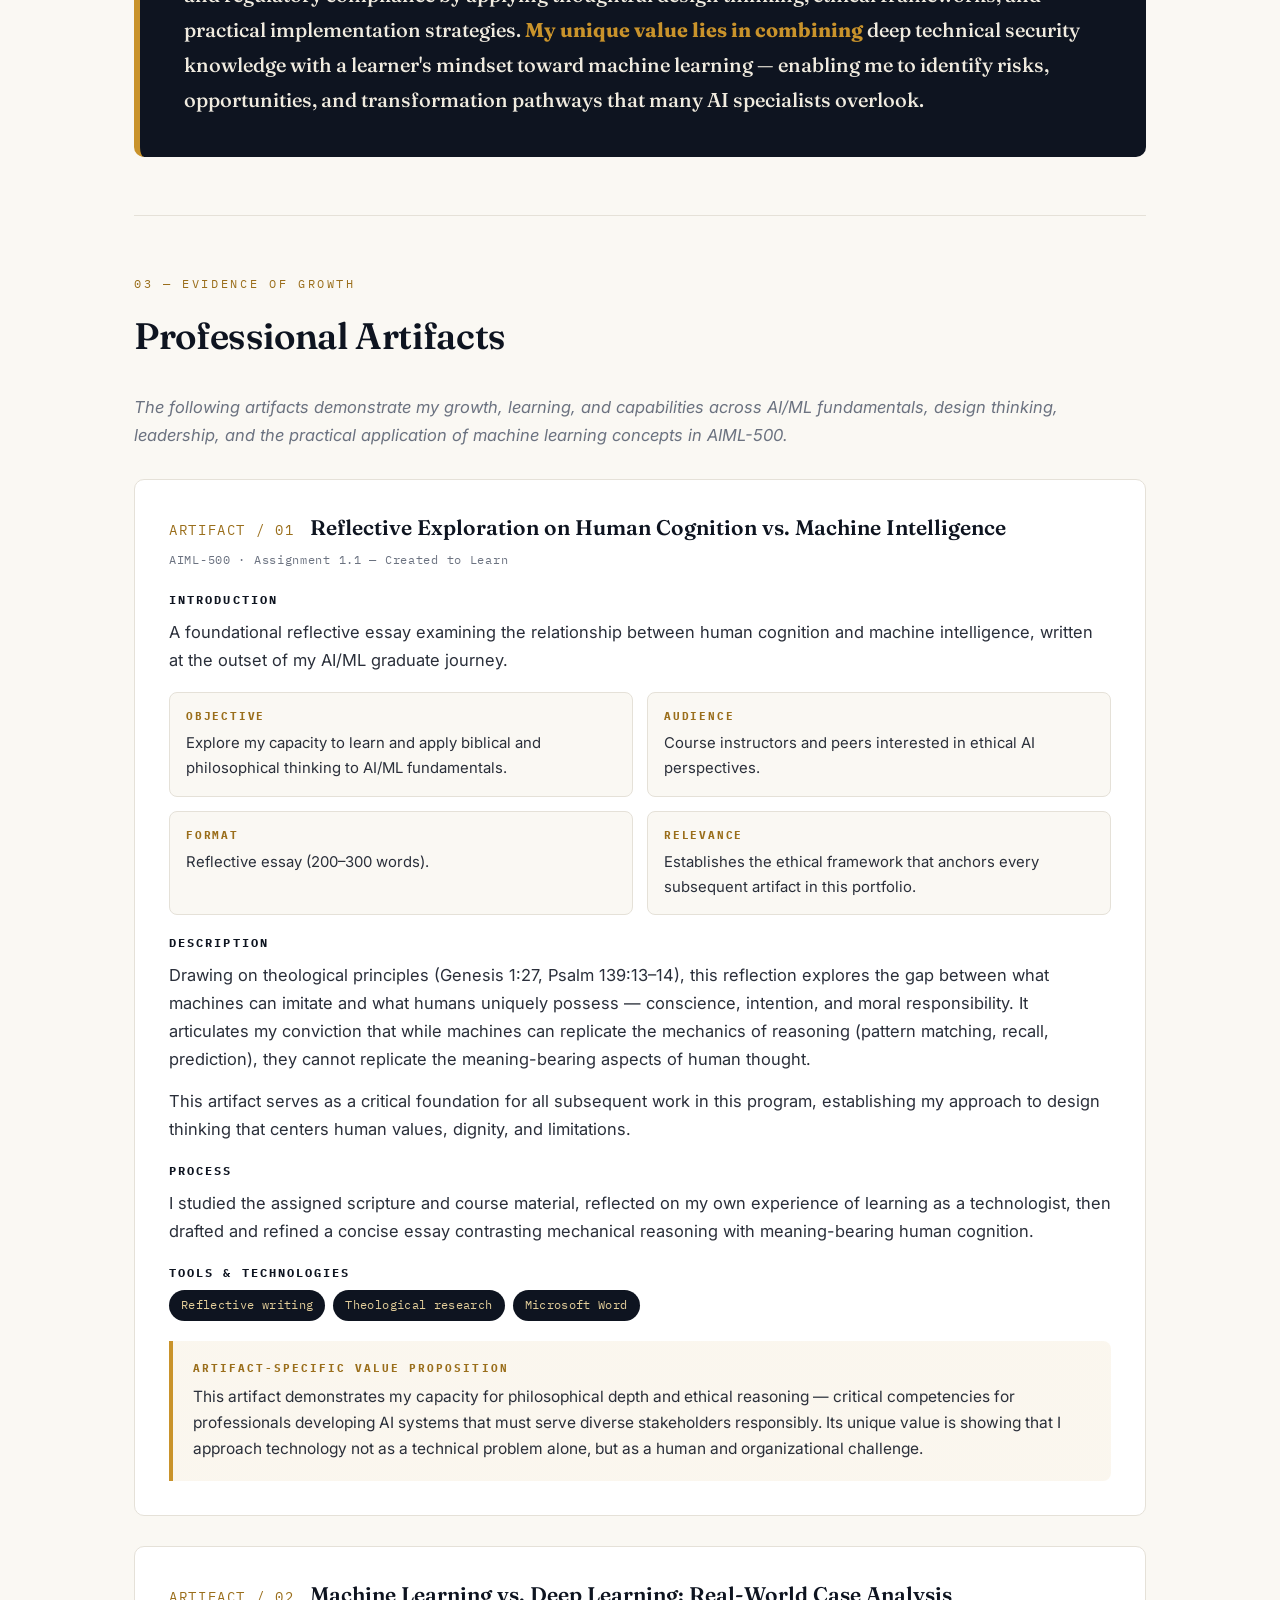
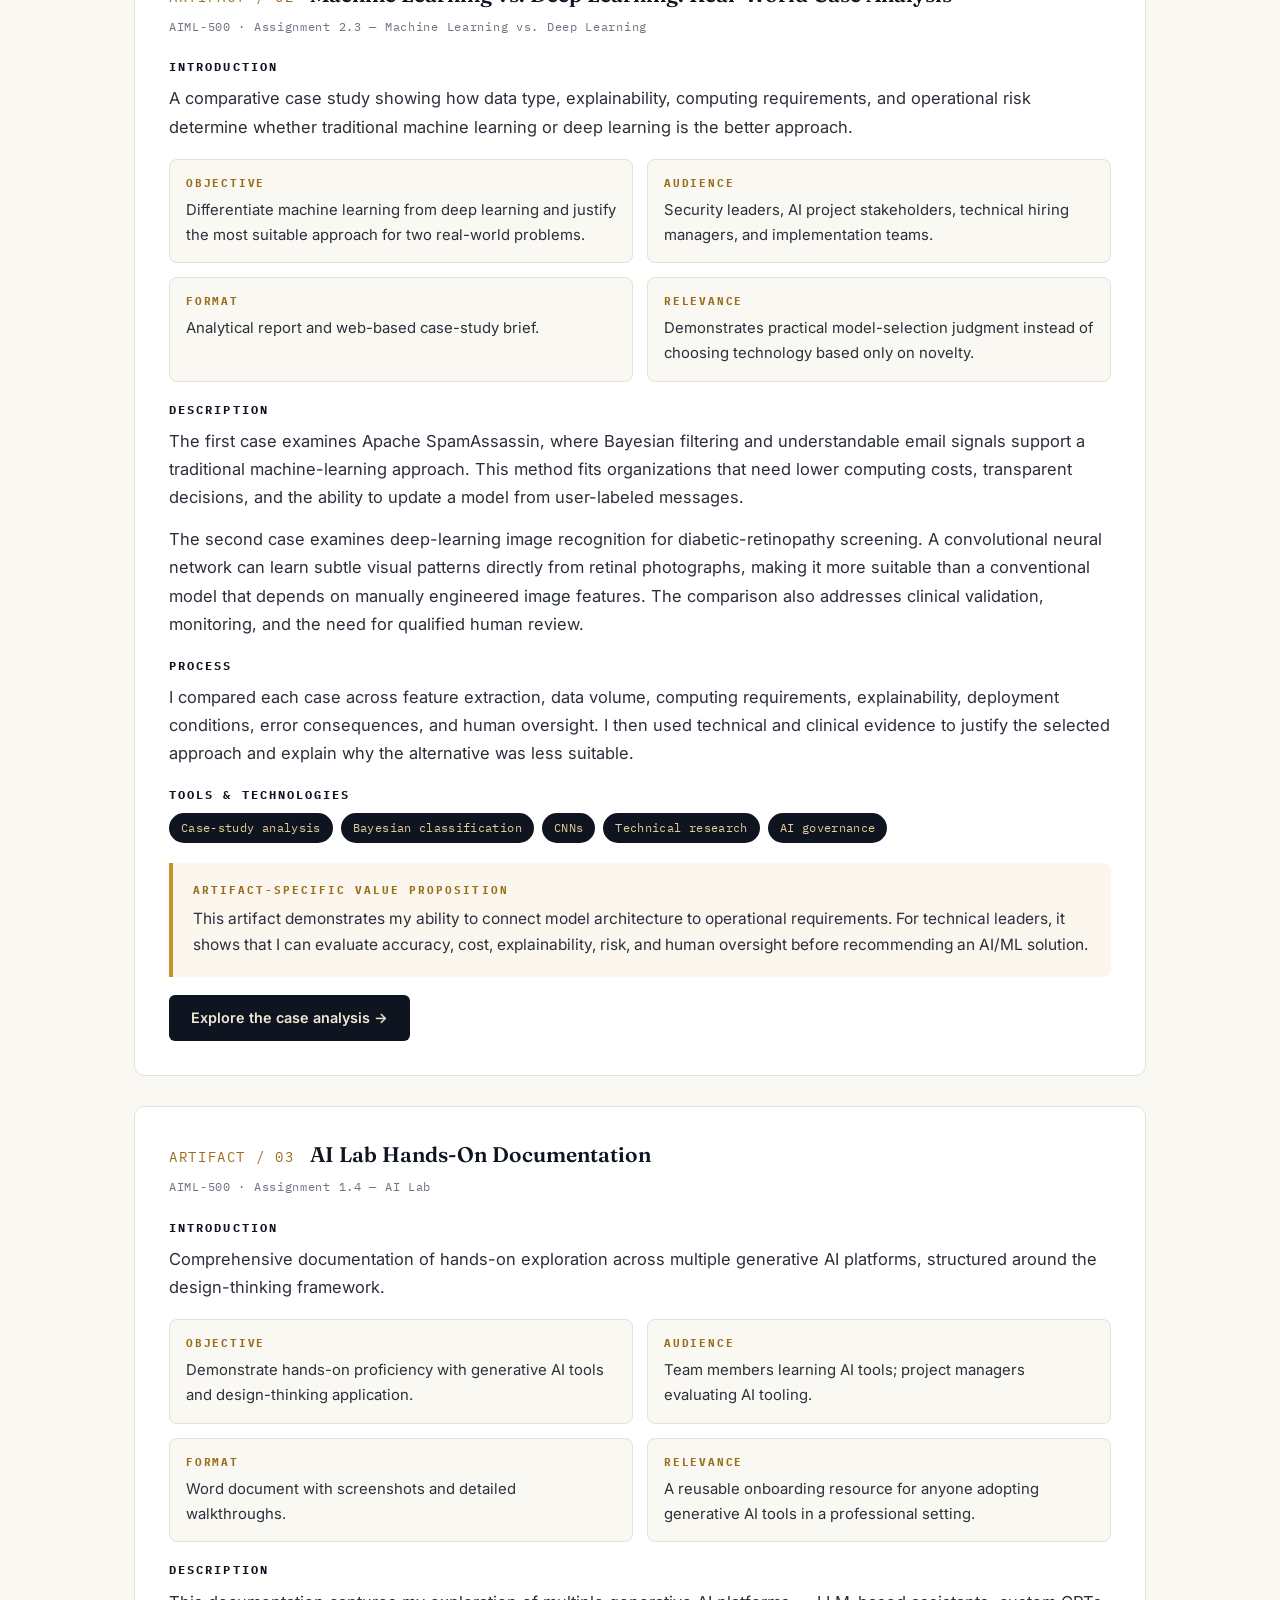
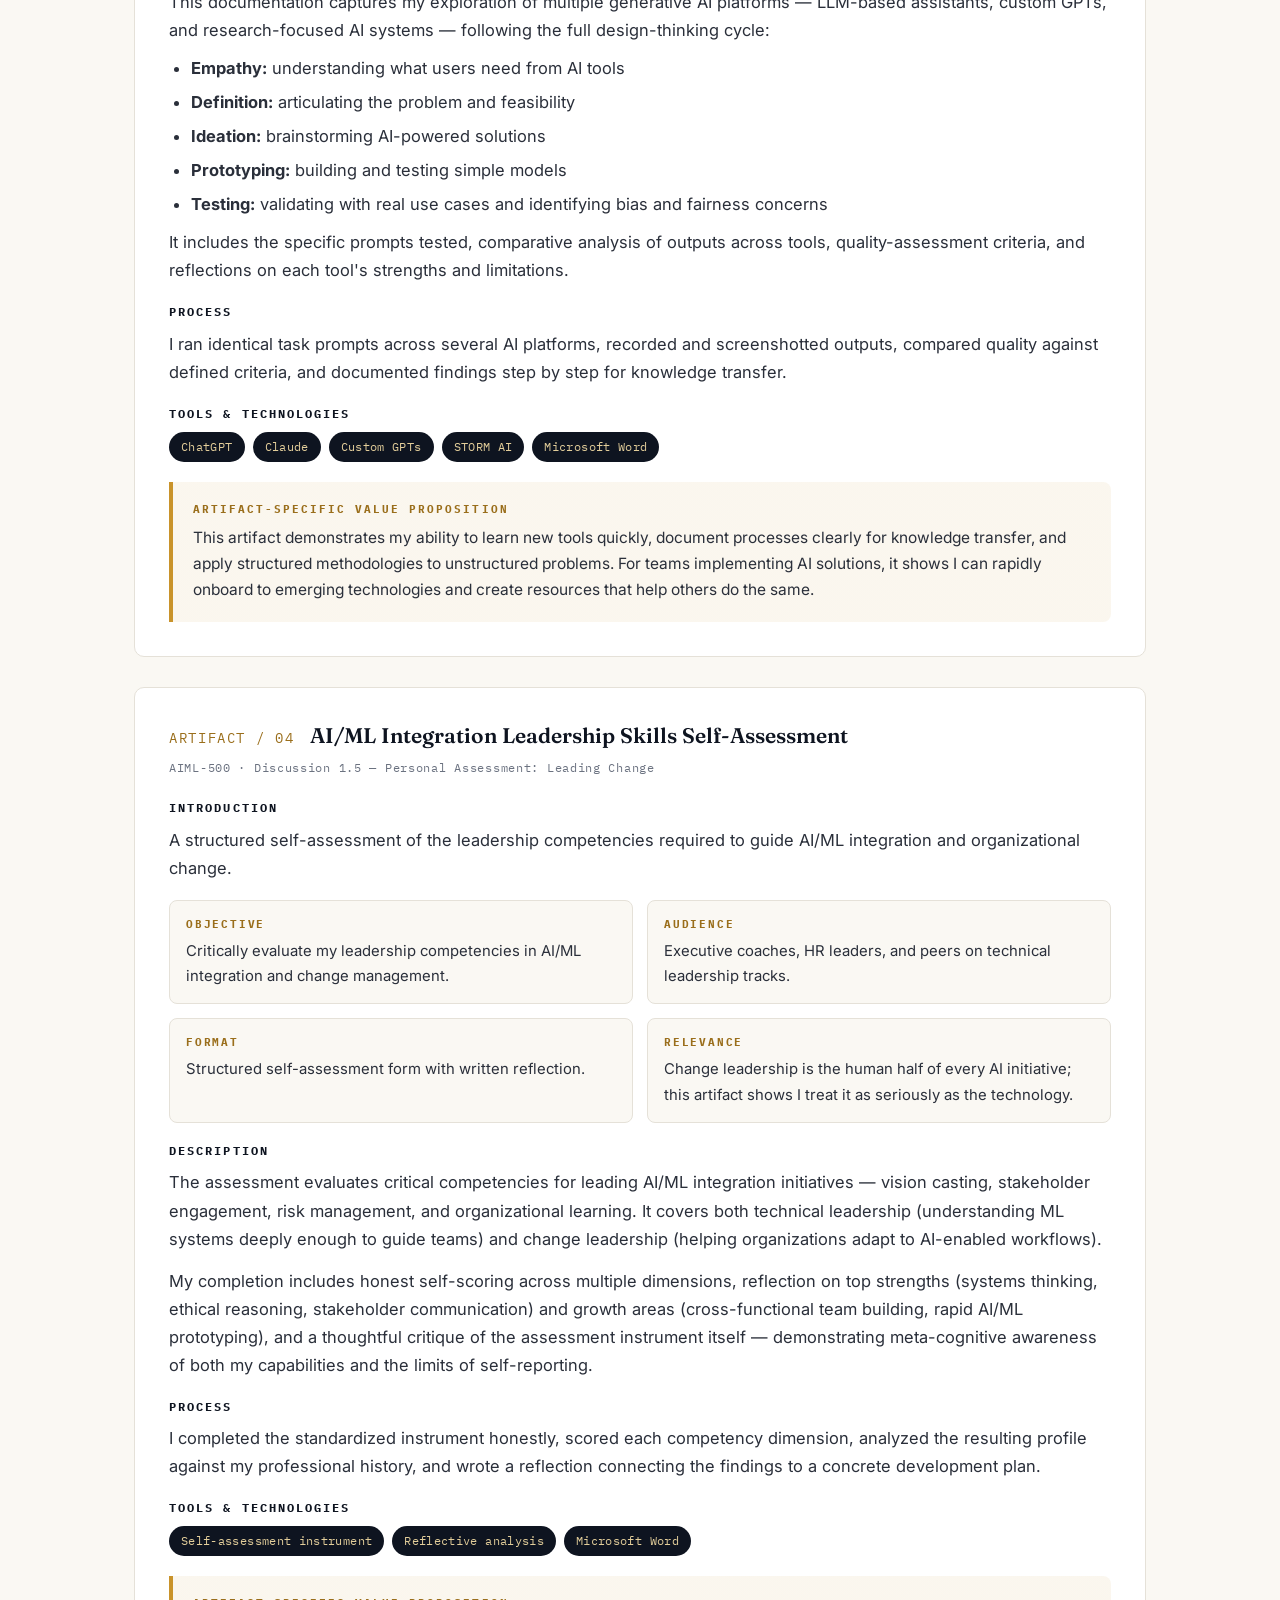
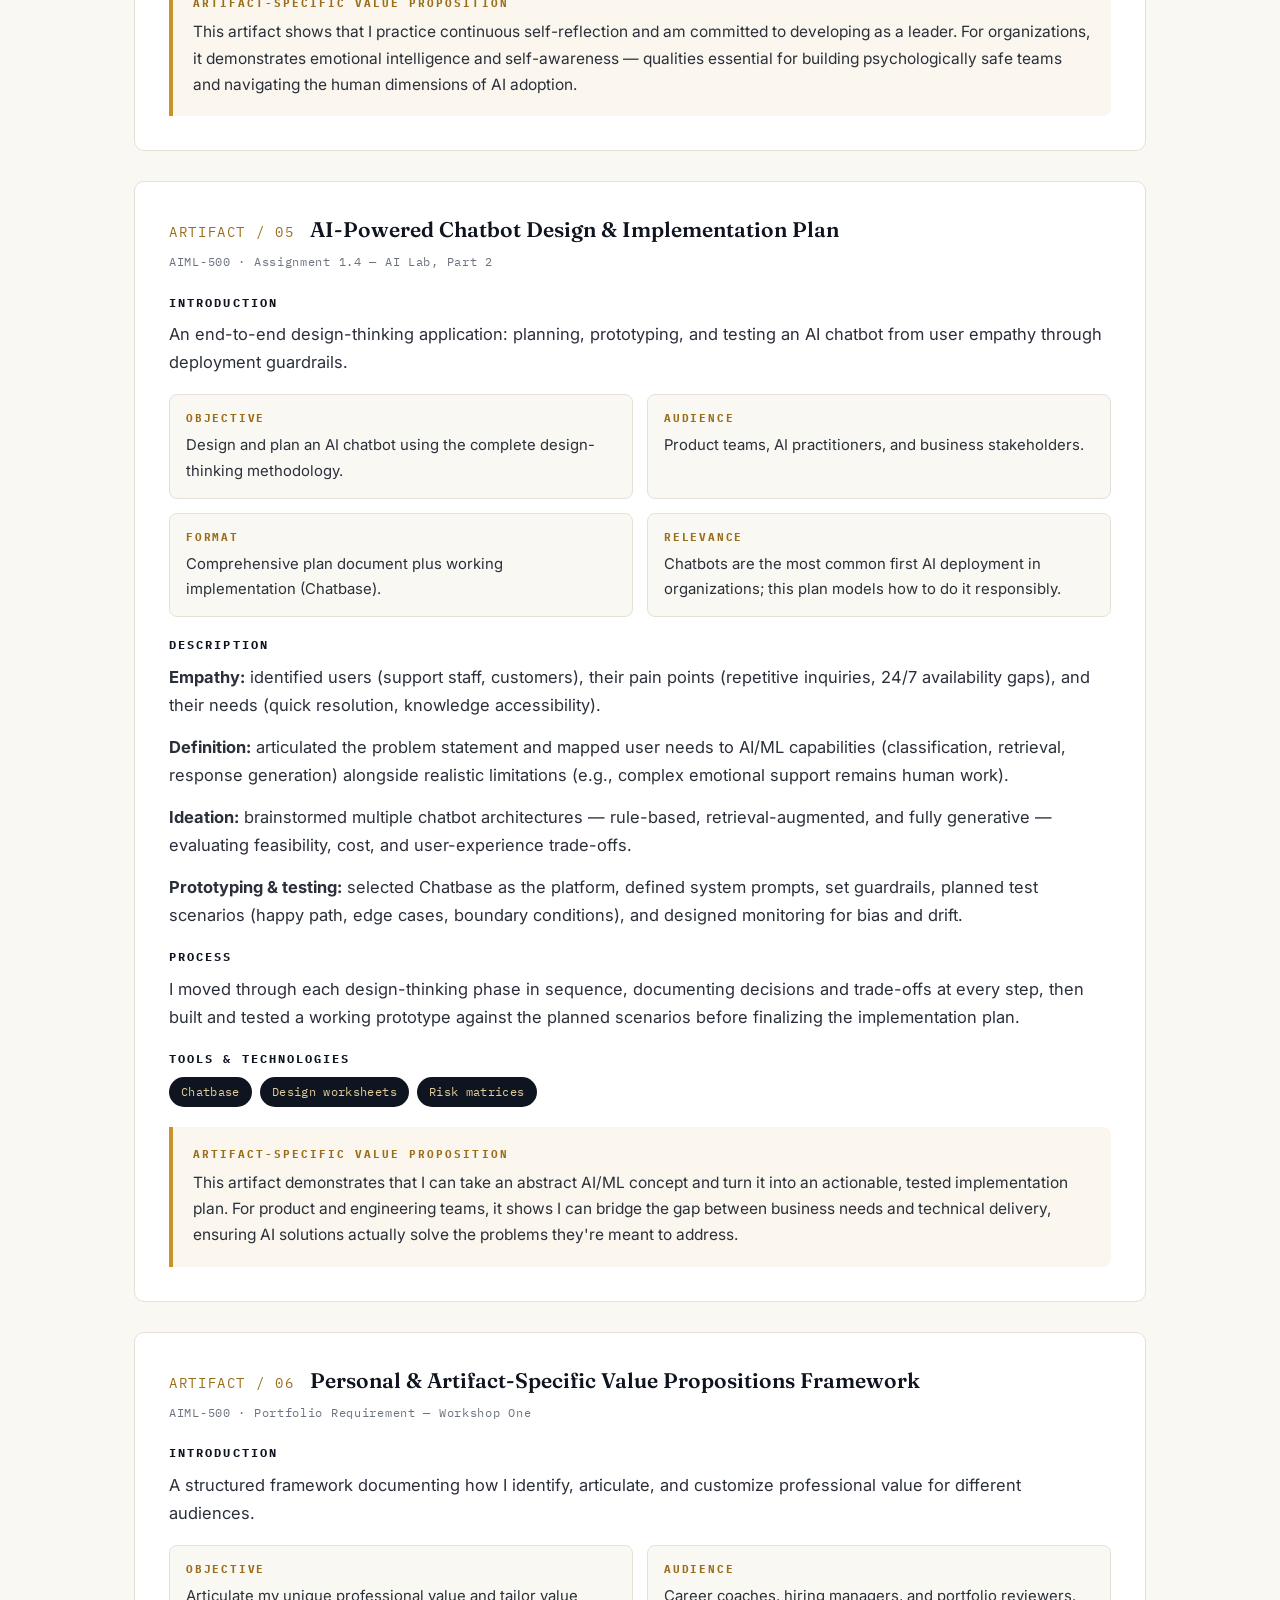
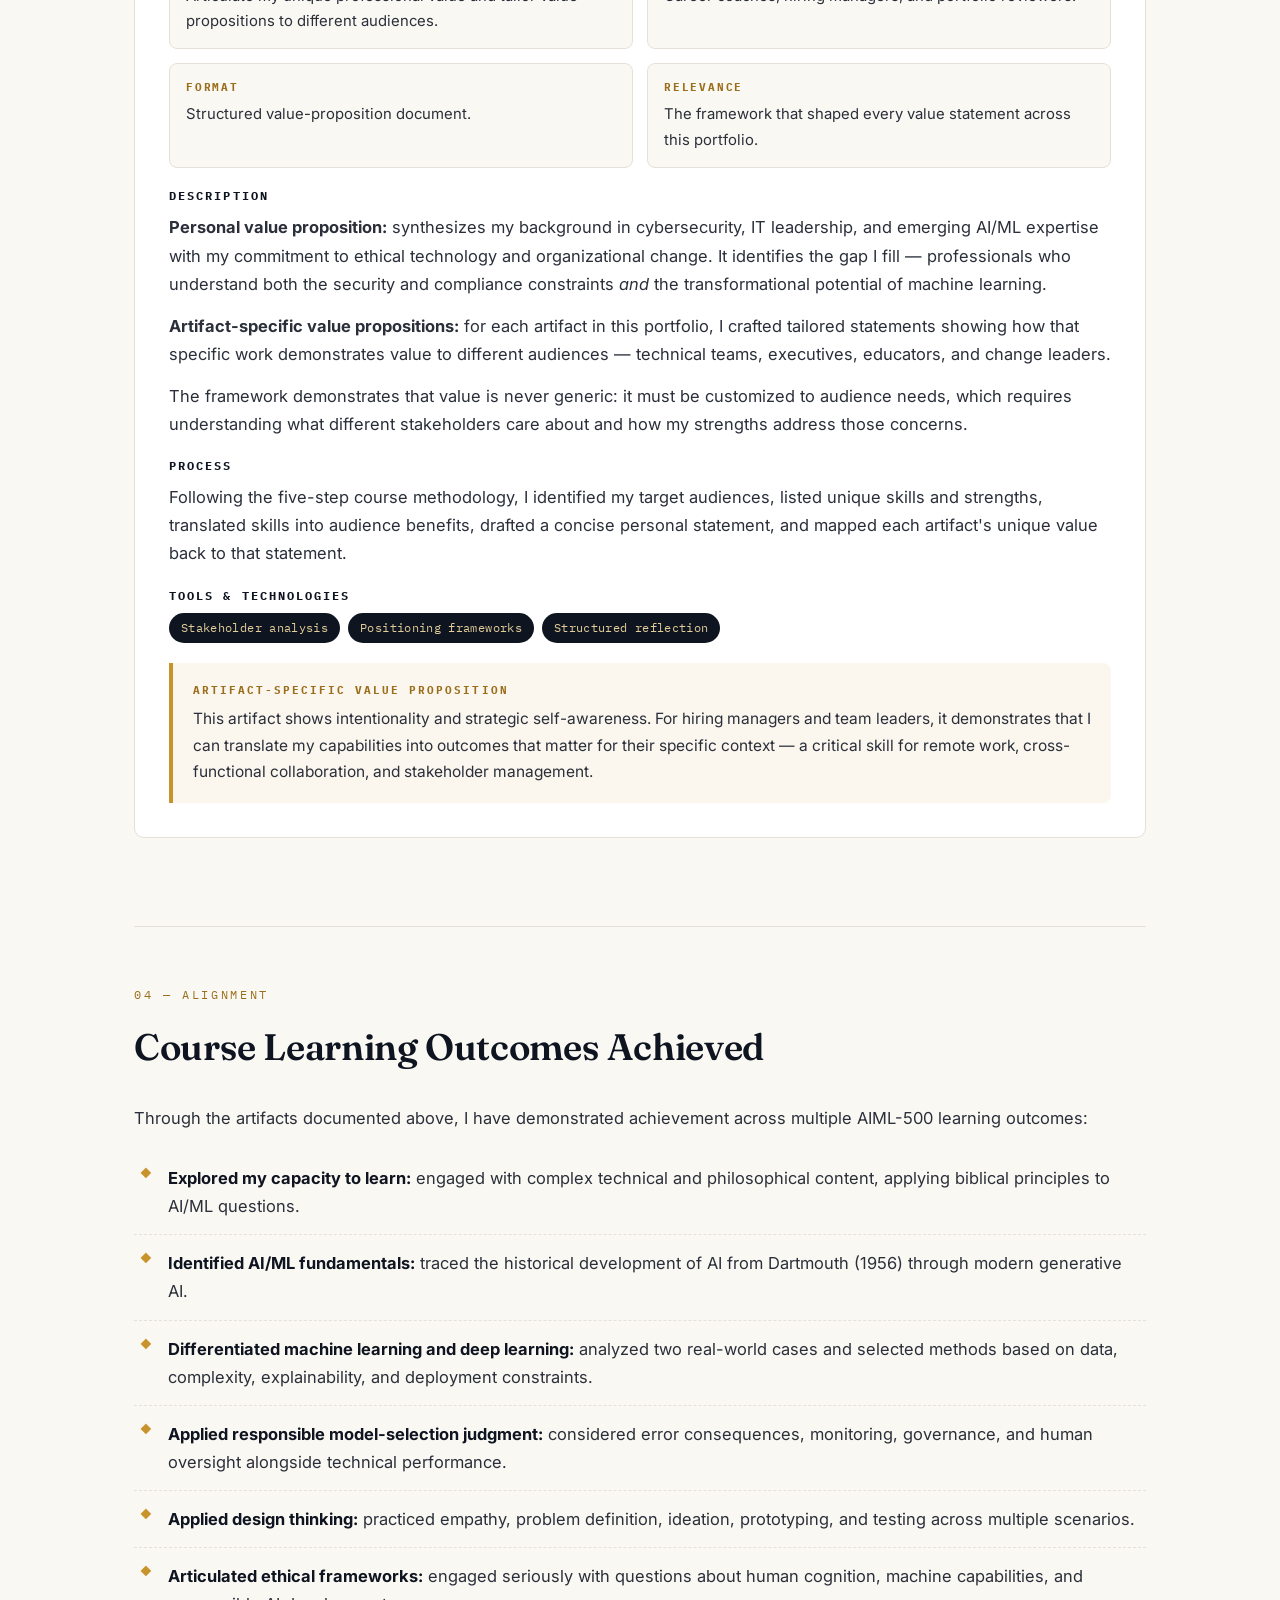
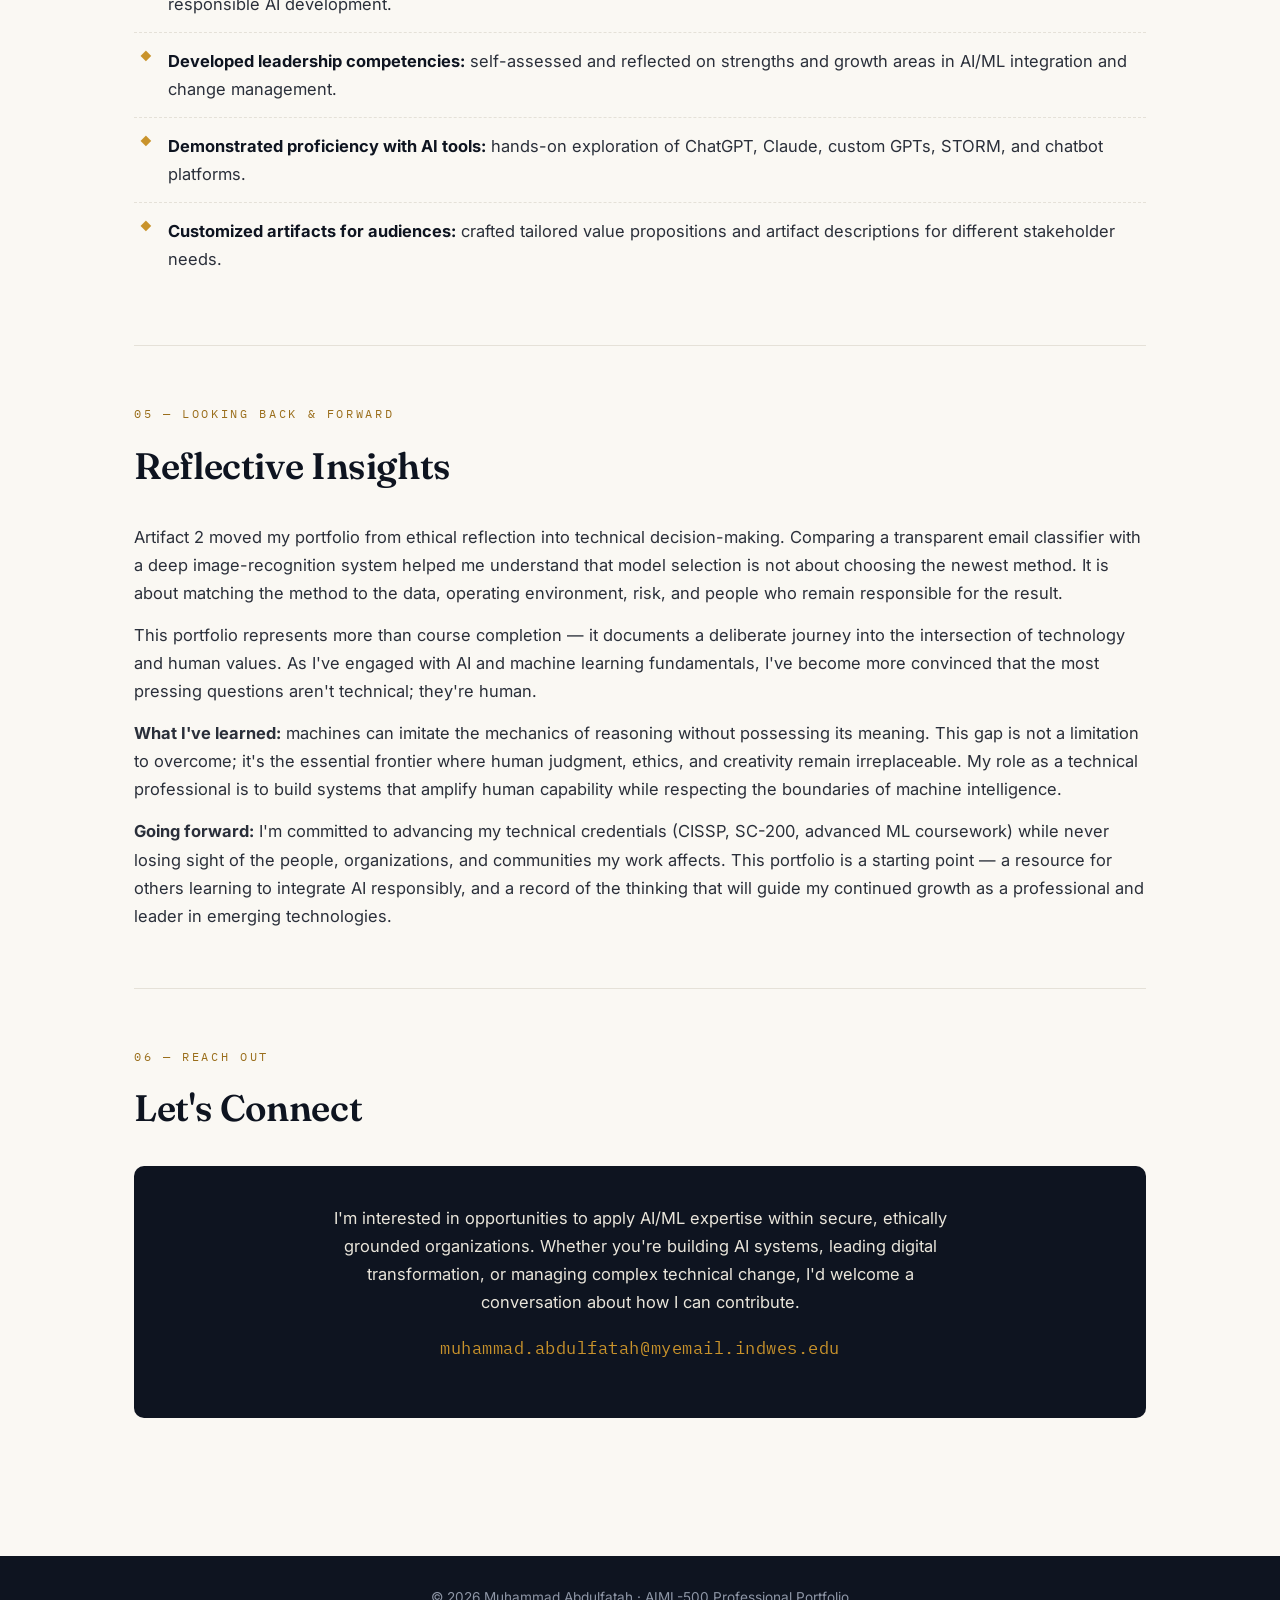
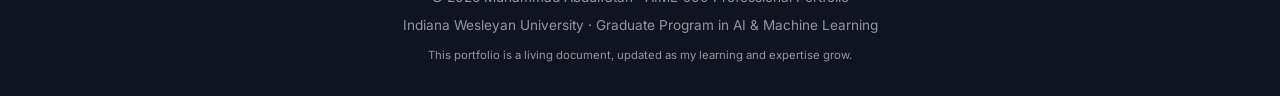
==== commit 4a1e990c: "Add Machine Learning vs Deep Learning portfolio artifact" ====
--- a/index.html
+++ b/index.html
@@ -273,56 +273,55 @@
     <article class="artifact">
       <div class="artifact-head">
         <span class="artifact-num">ARTIFACT / 02</span>
-        <h3>Interactive AI History Timeline (1956–Present)</h3>
-      </div>
-      <p class="artifact-course">AIML-500 · Discussion 1.3 — AI &amp; ML Timelines</p>
+        <h3>Machine Learning vs. Deep Learning: Real-World Case Analysis</h3>
+      </div>
+      <p class="artifact-course">AIML-500 · Assignment 2.3 — Machine Learning vs. Deep Learning</p>
 
       <div class="block">
         <strong>Introduction</strong>
-        <p>A comprehensive, visually organized digital timeline tracing artificial intelligence from its academic origins to the modern generative-AI era.</p>
+        <p>A comparative case study showing how data type, explainability, computing requirements, and operational risk determine whether traditional machine learning or deep learning is the better approach.</p>
       </div>
 
       <div class="meta-grid">
-        <div class="meta-item"><strong>Objective</strong>Demonstrate understanding of AI/ML historical development, key milestones, and inflection points.</div>
-        <div class="meta-item"><strong>Audience</strong>Technical teams, executive stakeholders, and educators.</div>
-        <div class="meta-item"><strong>Format</strong>Interactive digital timeline (Google Sites).</div>
-        <div class="meta-item"><strong>Relevance</strong>Provides the historical context needed for realistic AI strategy and project scoping today.</div>
+        <div class="meta-item"><strong>Objective</strong>Differentiate machine learning from deep learning and justify the most suitable approach for two real-world problems.</div>
+        <div class="meta-item"><strong>Audience</strong>Security leaders, AI project stakeholders, technical hiring managers, and implementation teams.</div>
+        <div class="meta-item"><strong>Format</strong>Analytical report and web-based case-study brief.</div>
+        <div class="meta-item"><strong>Relevance</strong>Demonstrates practical model-selection judgment instead of choosing technology based only on novelty.</div>
       </div>
 
       <div class="block">
         <strong>Description</strong>
         <p>
-          The timeline spans AI's evolution from the Dartmouth Summer Research Project (1956) through modern generative AI
-          (2022–present), organized around three themes: <strong>(1) historical context</strong> mapping foundational
-          breakthroughs and key figures; <strong>(2) AI winters</strong> marking periods of stalled progress due to
-          unrealistic expectations and insufficient computing power; and <strong>(3) recent successes</strong> driven by
-          deep learning architectures and cloud computing infrastructure.
-        </p>
-        <p>
-          Color-coded eras and highlighted inflection points (AlexNet 2012, the Transformer 2017, ChatGPT 2022) enable
-          quick visual navigation. Key insight: computing-power constraints, not algorithmic innovation alone, determined
-          the pace of AI advancement — a critical lesson for practitioners managing modern ML projects.
+          The first case examines Apache SpamAssassin, where Bayesian filtering and understandable email signals
+          support a traditional machine-learning approach. This method fits organizations that need lower computing
+          costs, transparent decisions, and the ability to update a model from user-labeled messages.
+        </p>
+        <p>
+          The second case examines deep-learning image recognition for diabetic-retinopathy screening. A convolutional
+          neural network can learn subtle visual patterns directly from retinal photographs, making it more suitable
+          than a conventional model that depends on manually engineered image features. The comparison also addresses
+          clinical validation, monitoring, and the need for qualified human review.
         </p>
       </div>
 
       <div class="block">
         <strong>Process</strong>
-        <p>I researched primary milestones across seven decades, synthesized them into themed eras, then designed the timeline in Google Sites with color-coding and callouts for inflection points.</p>
+        <p>I compared each case across feature extraction, data volume, computing requirements, explainability, deployment conditions, error consequences, and human oversight. I then used technical and clinical evidence to justify the selected approach and explain why the alternative was less suitable.</p>
       </div>
 
       <div class="block">
         <strong>Tools &amp; Technologies</strong>
-        <div class="tools"><span class="tool">Google Sites</span><span class="tool">Research synthesis</span><span class="tool">Visual design</span></div>
+        <div class="tools"><span class="tool">Case-study analysis</span><span class="tool">Bayesian classification</span><span class="tool">CNNs</span><span class="tool">Technical research</span><span class="tool">AI governance</span></div>
       </div>
 
       <div class="avp">
         <strong>Artifact-Specific Value Proposition</strong>
-        This artifact shows my ability to synthesize complex historical narratives into actionable, visually clear
-        frameworks. For technical leaders and teams, it provides the context needed to understand where AI stands today
-        and why certain capabilities emerged when they did — critical for strategic planning and realistic project scoping.
-      </div>
-
-      <a class="artifact-link" href="https://sites.google.com/view/muhammad-ai-timeline/home" target="_blank" rel="noopener">View the timeline →</a>
+        This artifact demonstrates my ability to connect model architecture to operational requirements. For technical
+        leaders, it shows that I can evaluate accuracy, cost, explainability, risk, and human oversight before
+        recommending an AI/ML solution.
+      </div>
+
+      <a class="artifact-link" href="artifact-2-ml-deep-learning.html">Explore the case analysis →</a>
     </article>
 
     <!-- ARTIFACT 3 -->
@@ -548,6 +547,8 @@
     <ul class="outcomes">
       <li><strong>Explored my capacity to learn:</strong> engaged with complex technical and philosophical content, applying biblical principles to AI/ML questions.</li>
       <li><strong>Identified AI/ML fundamentals:</strong> traced the historical development of AI from Dartmouth (1956) through modern generative AI.</li>
+      <li><strong>Differentiated machine learning and deep learning:</strong> analyzed two real-world cases and selected methods based on data, complexity, explainability, and deployment constraints.</li>
+      <li><strong>Applied responsible model-selection judgment:</strong> considered error consequences, monitoring, governance, and human oversight alongside technical performance.</li>
       <li><strong>Applied design thinking:</strong> practiced empathy, problem definition, ideation, prototyping, and testing across multiple scenarios.</li>
       <li><strong>Articulated ethical frameworks:</strong> engaged seriously with questions about human cognition, machine capabilities, and responsible AI development.</li>
       <li><strong>Developed leadership competencies:</strong> self-assessed and reflected on strengths and growth areas in AI/ML integration and change management.</li>
@@ -560,6 +561,12 @@
   <section id="reflection">
     <p class="section-label">05 — Looking Back &amp; Forward</p>
     <h2>Reflective Insights</h2>
+    <p>
+      Artifact 2 moved my portfolio from ethical reflection into technical decision-making. Comparing a transparent
+      email classifier with a deep image-recognition system helped me understand that model selection is not about
+      choosing the newest method. It is about matching the method to the data, operating environment, risk, and people
+      who remain responsible for the result.
+    </p>
     <p>
       This portfolio represents more than course completion — it documents a deliberate journey into the intersection
       of technology and human values. As I've engaged with AI and machine learning fundamentals, I've become more
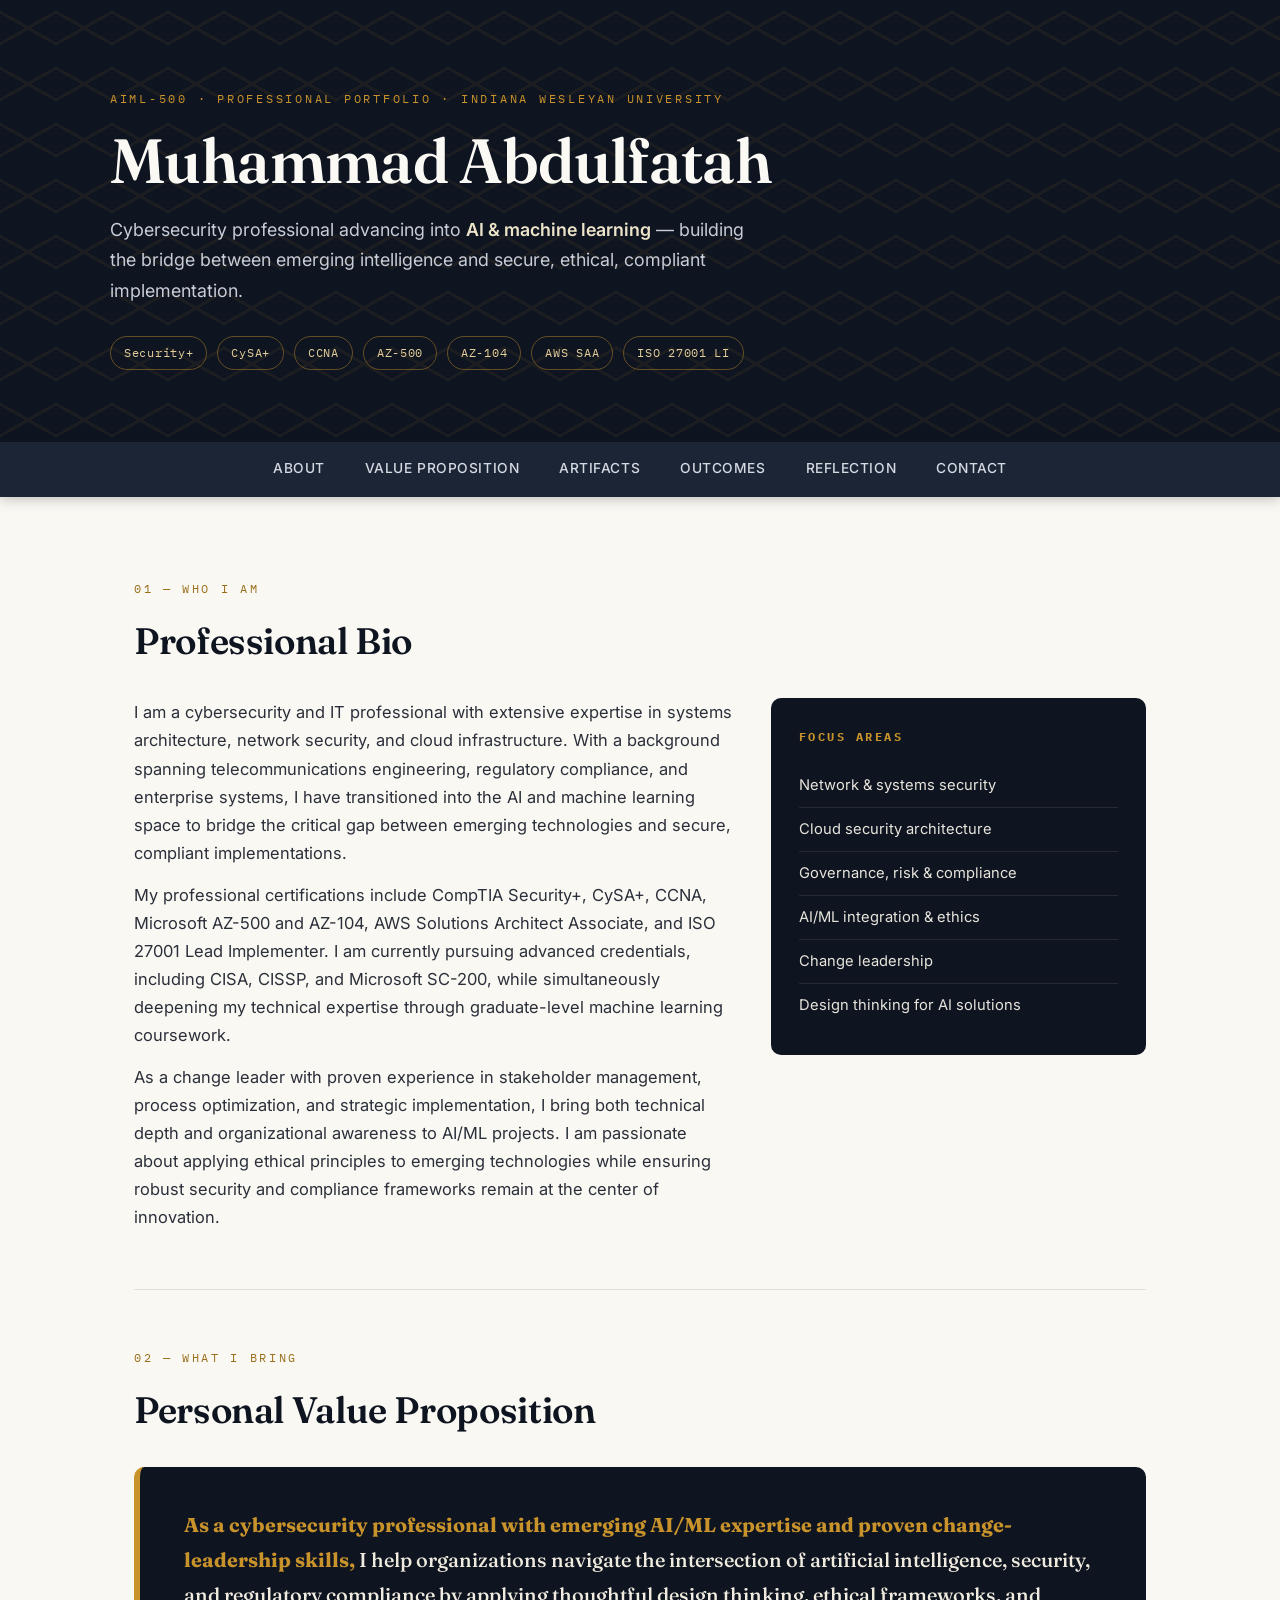
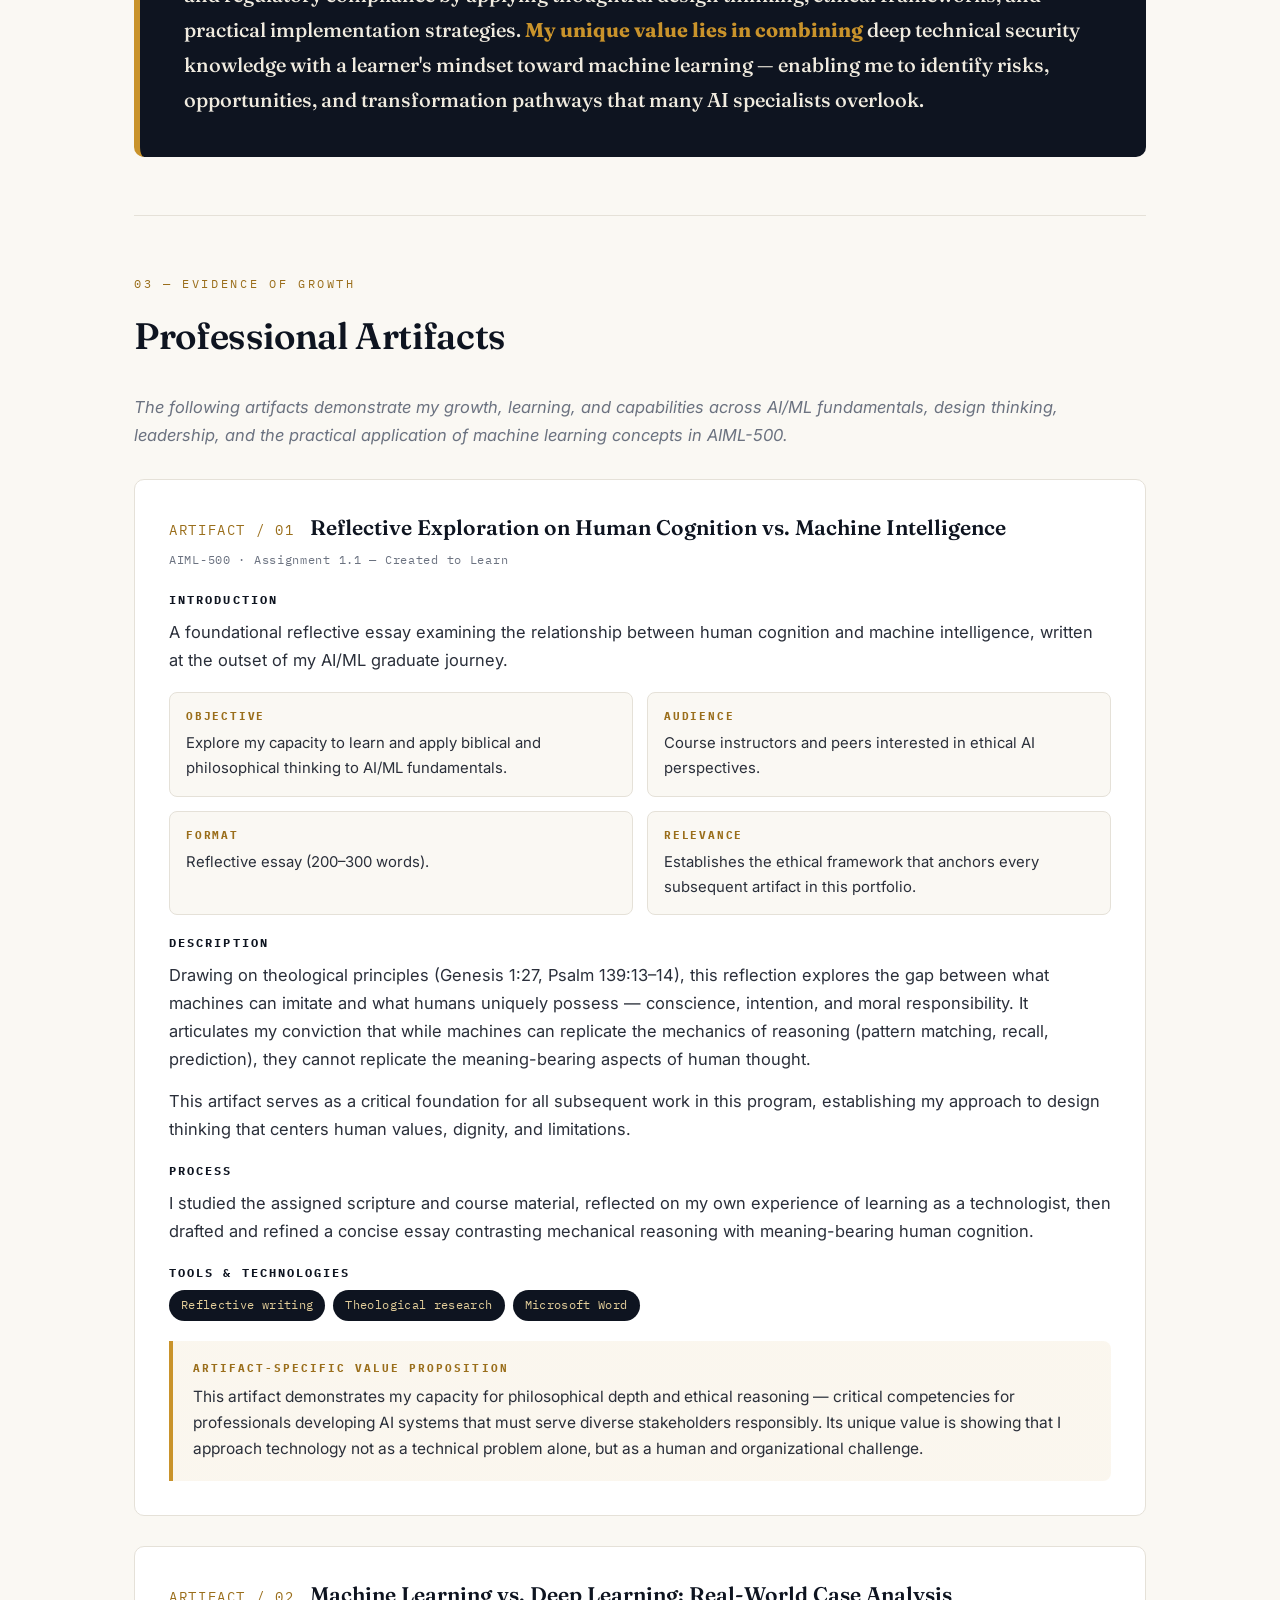
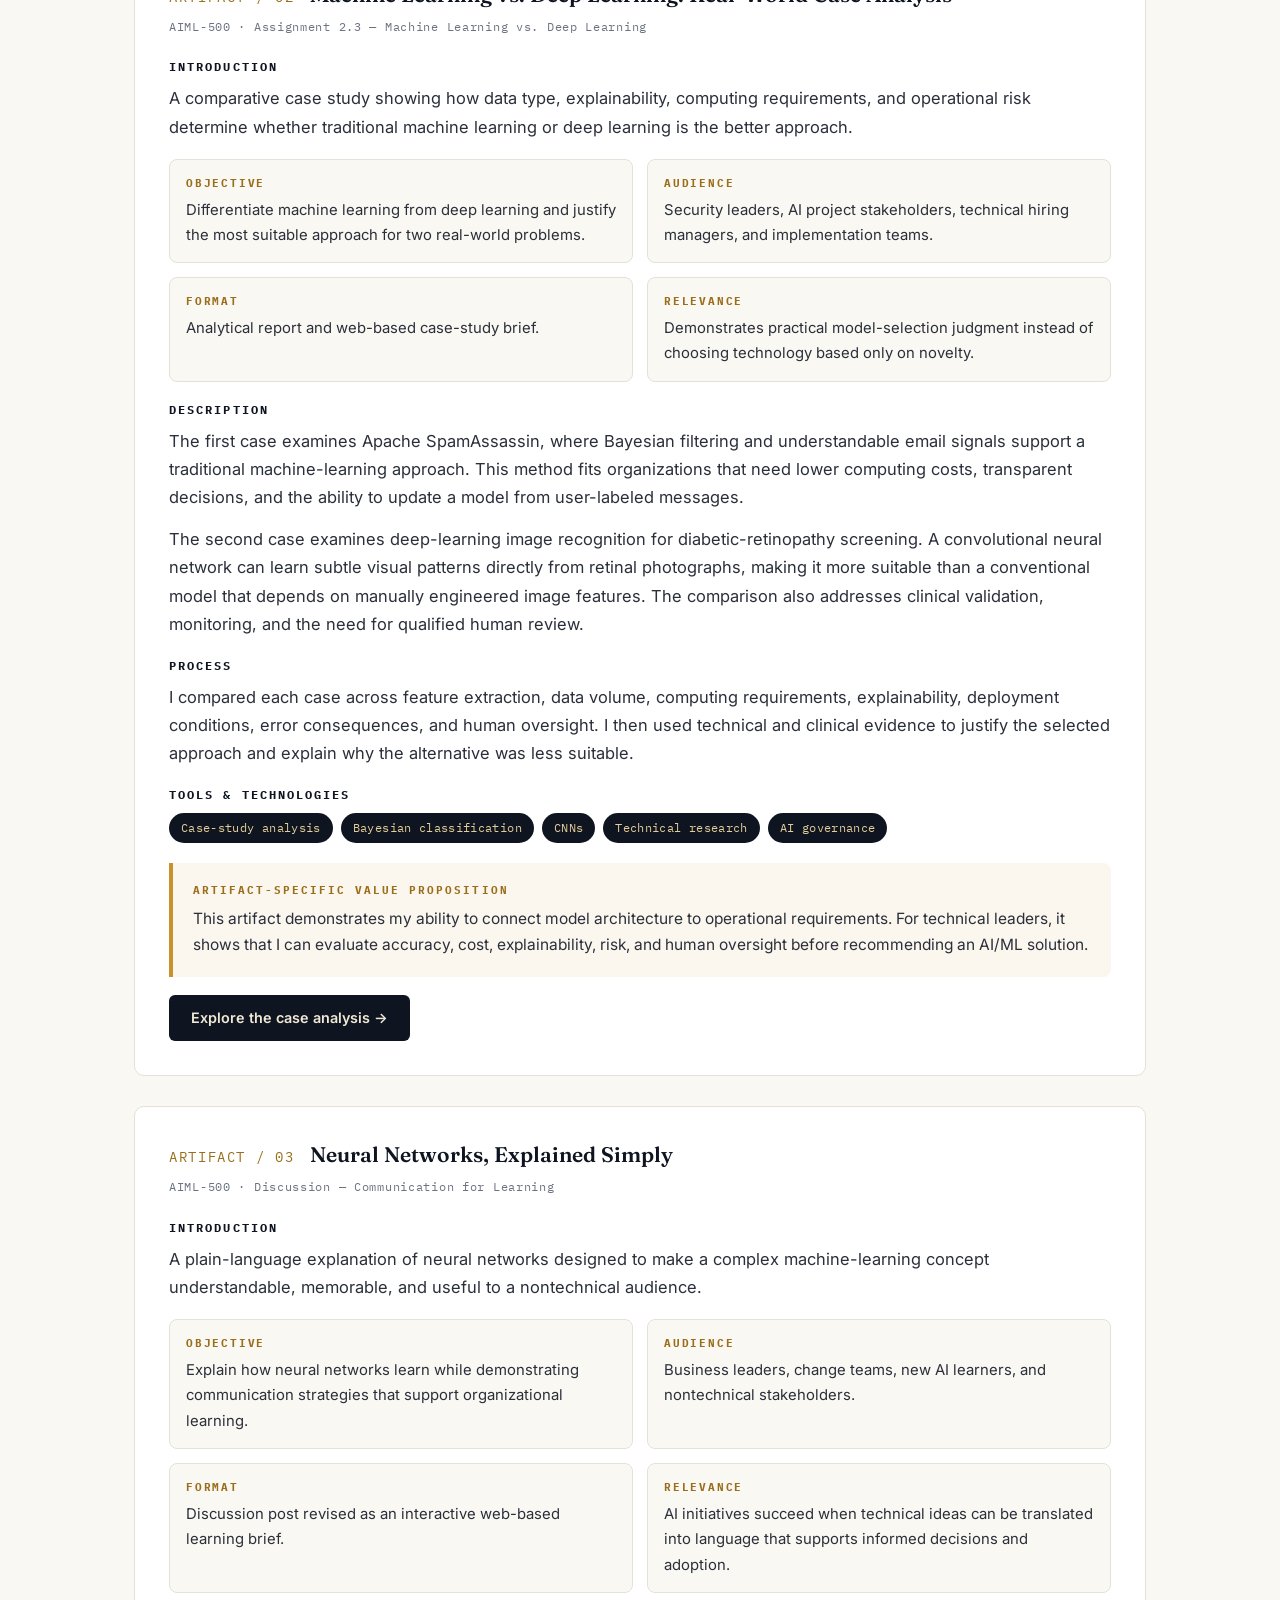
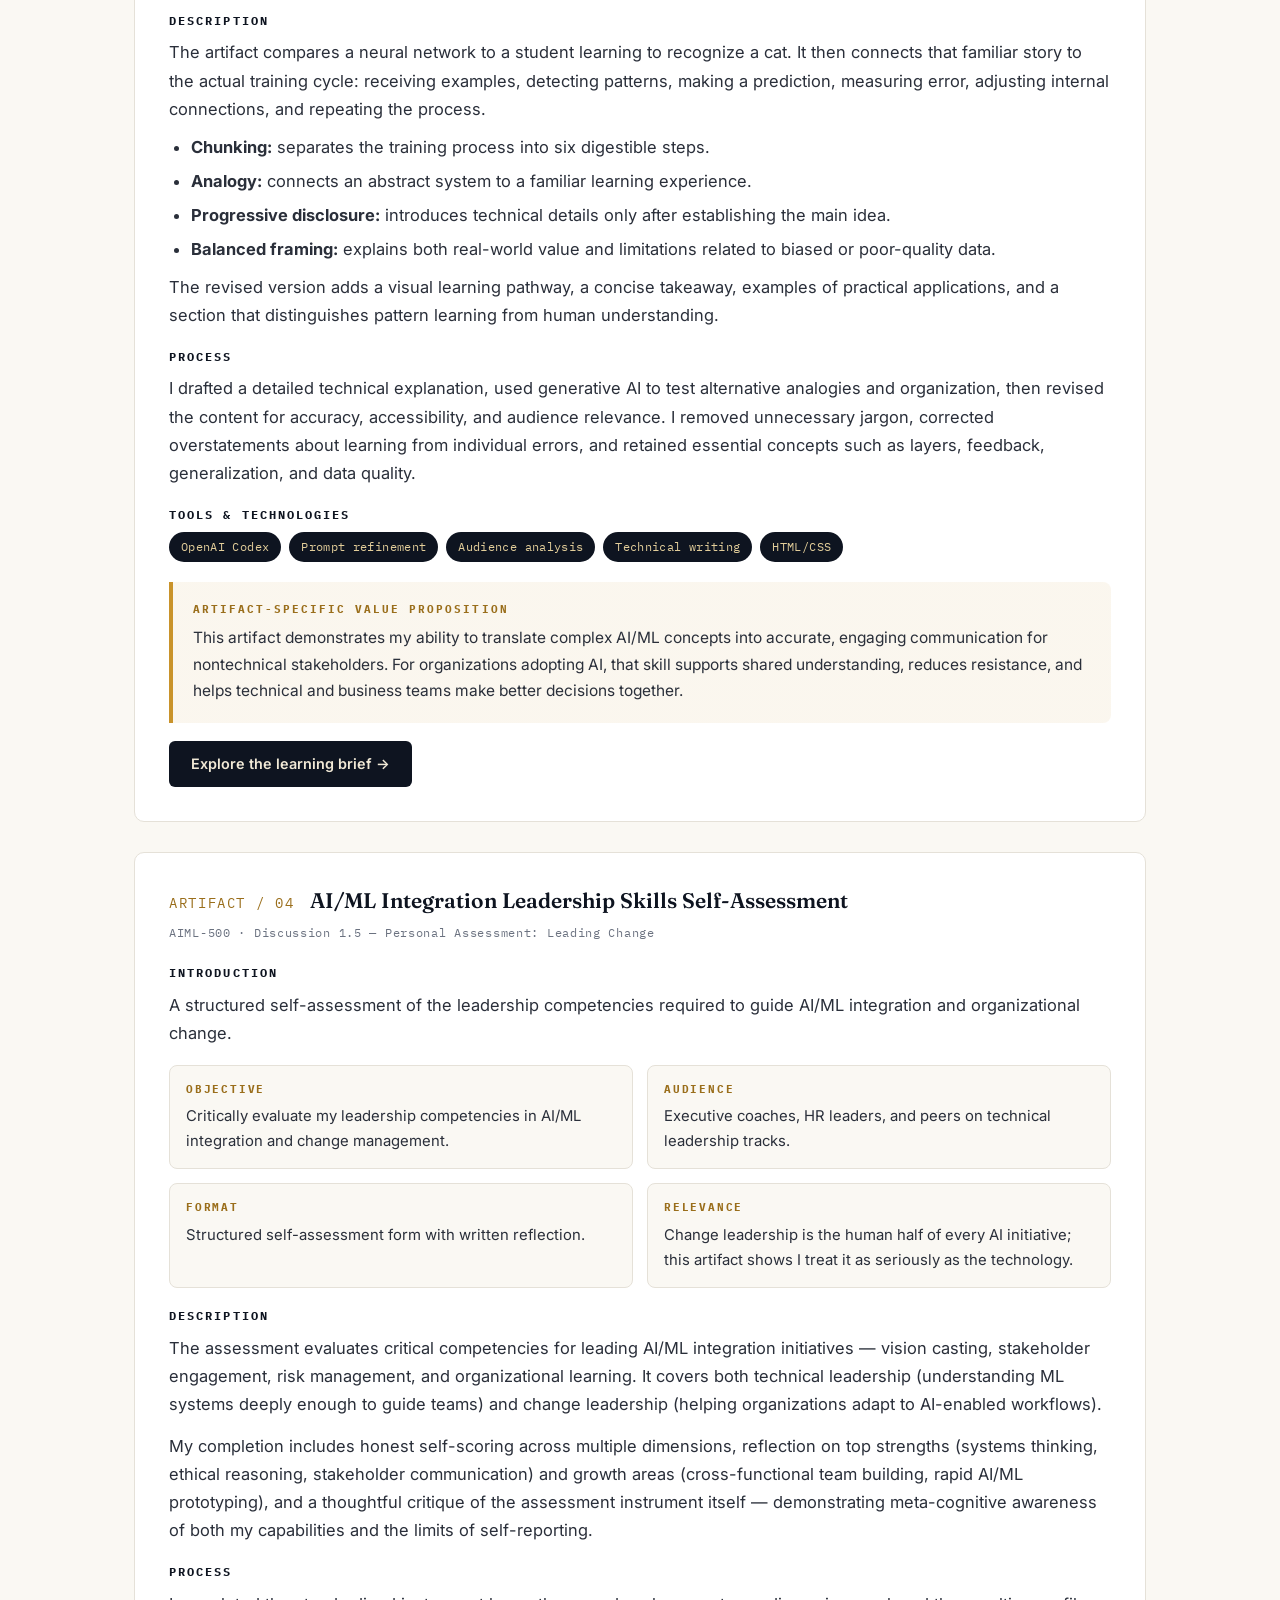
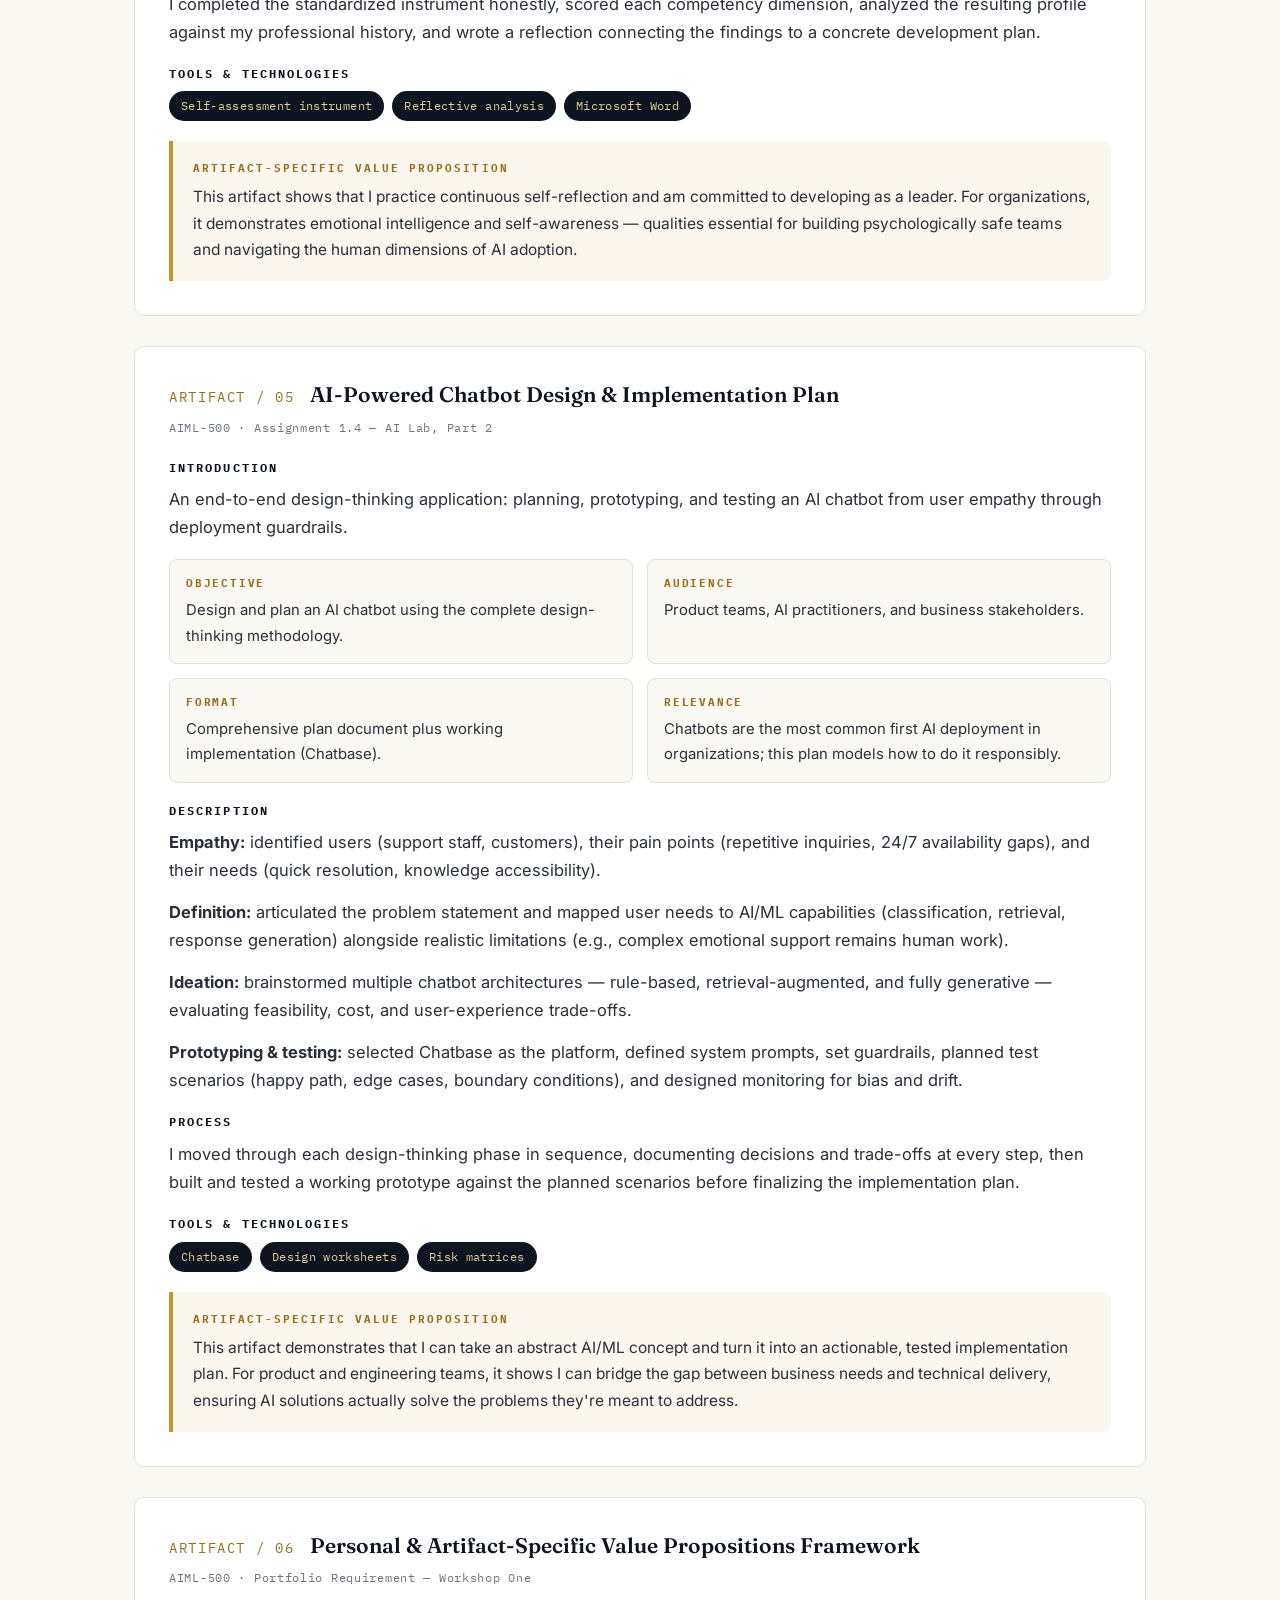
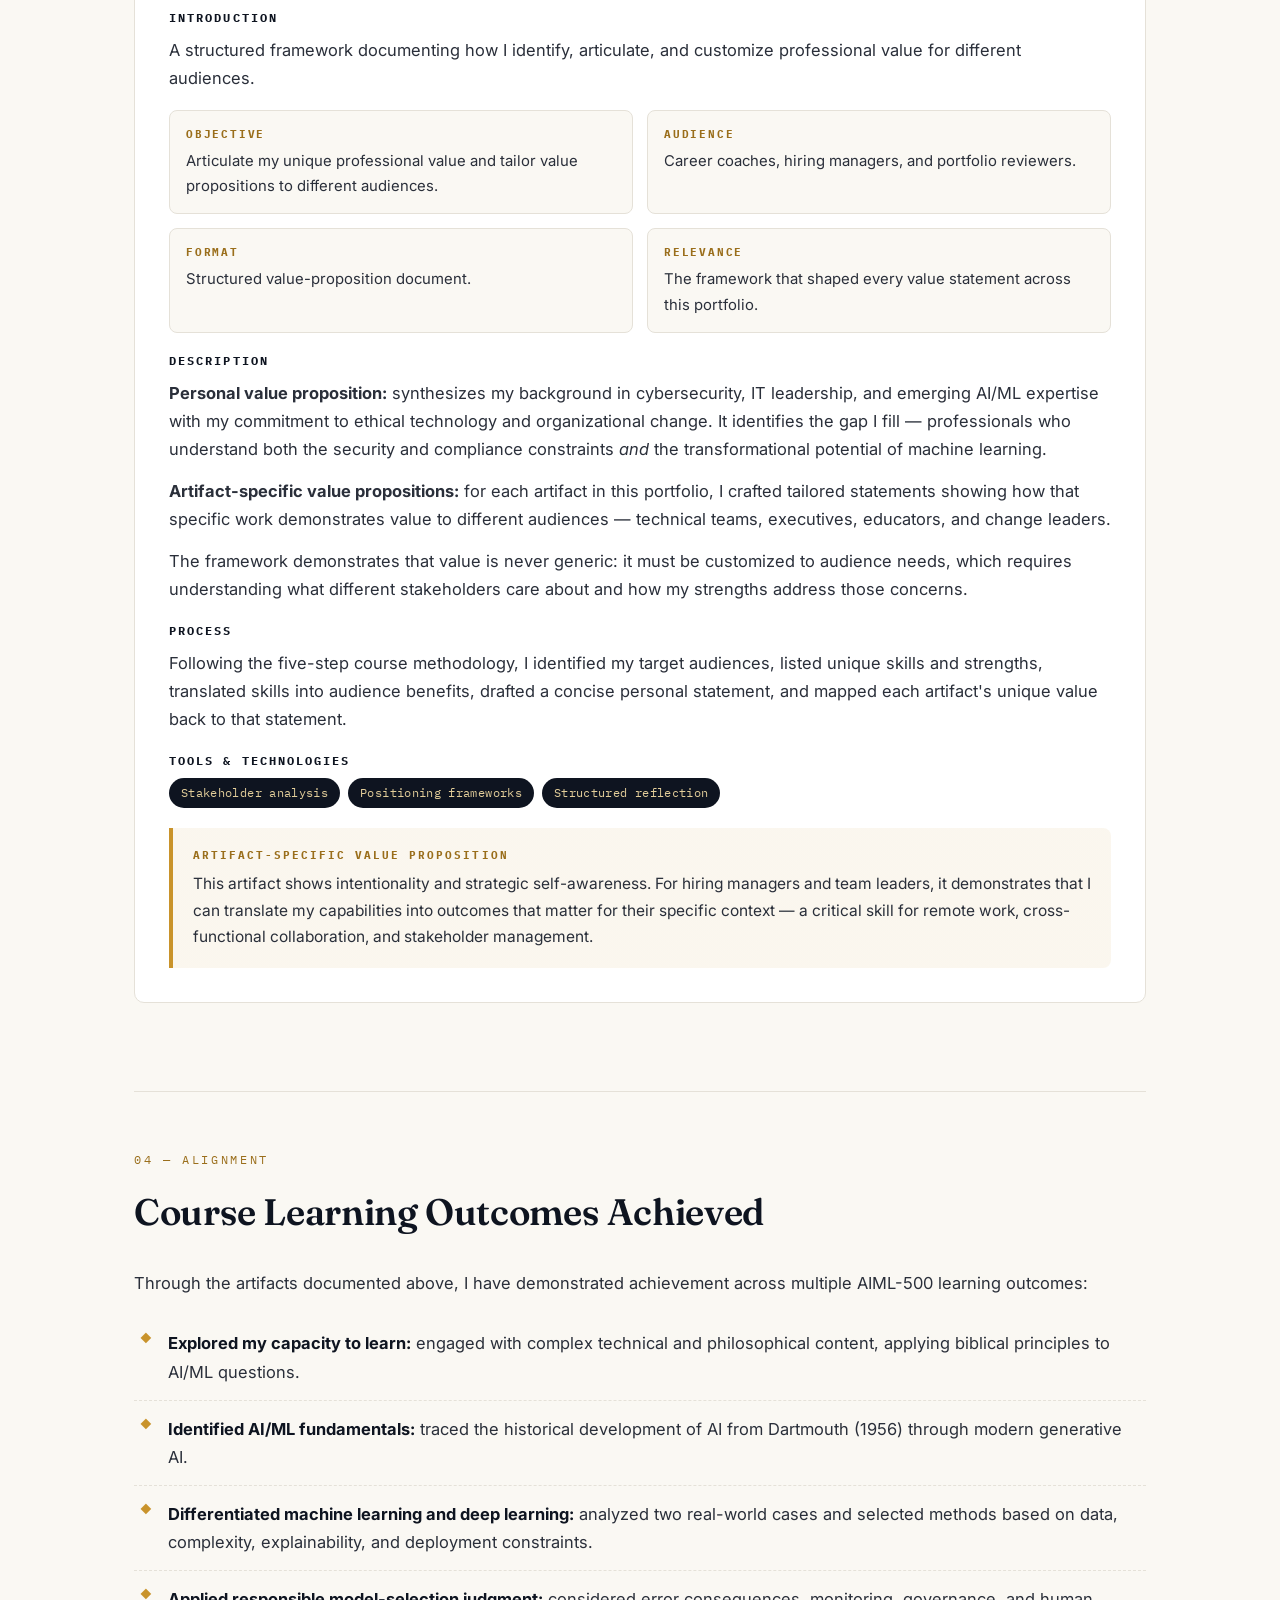
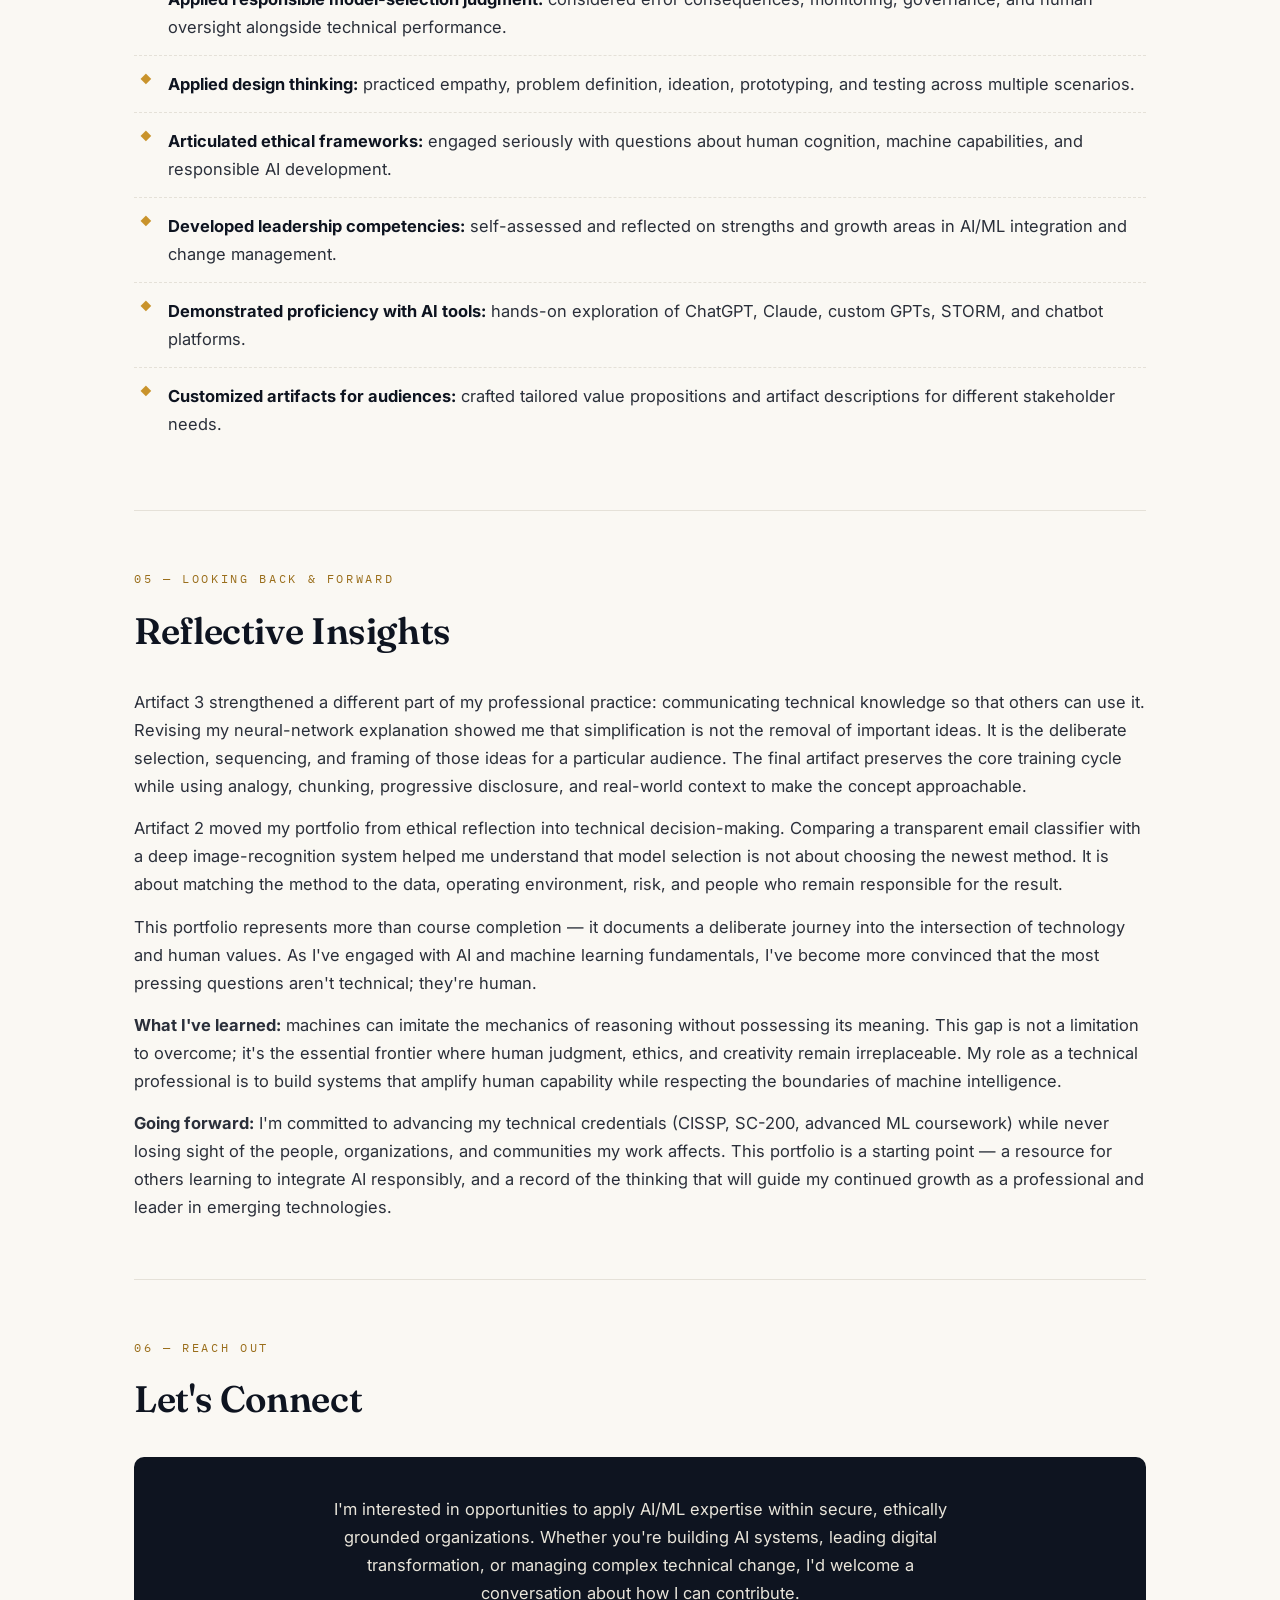
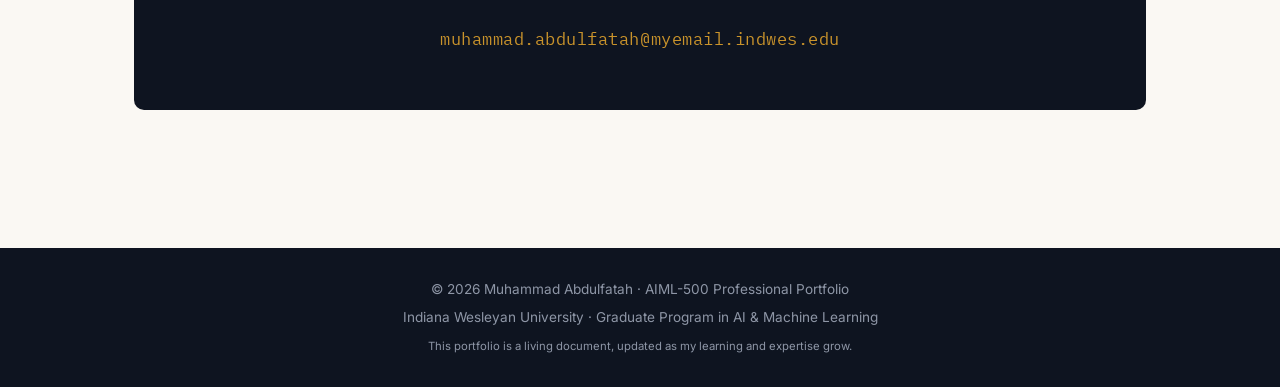
==== commit 72ca6746: "Add neural network communication artifact" ====
--- a/index.html
+++ b/index.html
@@ -7,7 +7,7 @@
 <meta name="description" content="Professional portfolio of Muhammad Abdulfatah: cybersecurity professional advancing into AI and machine learning. AIML-500, Indiana Wesleyan University.">
 <link rel="preconnect" href="https://fonts.googleapis.com">
 <link rel="preconnect" href="https://fonts.gstatic.com" crossorigin>
-<link href="https://fonts.googleapis.com/css2?family=Fraunces:opsz,wght@9..144,500;9..144,600;9..144,700&family=Inter:wght@400;500;600;700&family=IBM+Plex+Mono:wght@400;500&display=swap" rel="stylesheet">
+<link href="https://fonts.googleapis.com/css2?family=Fraunces:opsz,wght@9..144,500;9..144,600;9..144,700&amp;family=Inter:wght@400;500;600;700&amp;family=IBM+Plex+Mono:wght@400;500&amp;display=swap" rel="stylesheet">
 <style>
 :root{
   --ink:#0E1420;
@@ -328,57 +328,59 @@
     <article class="artifact">
       <div class="artifact-head">
         <span class="artifact-num">ARTIFACT / 03</span>
-        <h3>AI Lab Hands-On Documentation</h3>
-      </div>
-      <p class="artifact-course">AIML-500 · Assignment 1.4 — AI Lab</p>
+        <h3>Neural Networks, Explained Simply</h3>
+      </div>
+      <p class="artifact-course">AIML-500 · Discussion — Communication for Learning</p>
 
       <div class="block">
         <strong>Introduction</strong>
-        <p>Comprehensive documentation of hands-on exploration across multiple generative AI platforms, structured around the design-thinking framework.</p>
+        <p>A plain-language explanation of neural networks designed to make a complex machine-learning concept understandable, memorable, and useful to a nontechnical audience.</p>
       </div>
 
       <div class="meta-grid">
-        <div class="meta-item"><strong>Objective</strong>Demonstrate hands-on proficiency with generative AI tools and design-thinking application.</div>
-        <div class="meta-item"><strong>Audience</strong>Team members learning AI tools; project managers evaluating AI tooling.</div>
-        <div class="meta-item"><strong>Format</strong>Word document with screenshots and detailed walkthroughs.</div>
-        <div class="meta-item"><strong>Relevance</strong>A reusable onboarding resource for anyone adopting generative AI tools in a professional setting.</div>
+        <div class="meta-item"><strong>Objective</strong>Explain how neural networks learn while demonstrating communication strategies that support organizational learning.</div>
+        <div class="meta-item"><strong>Audience</strong>Business leaders, change teams, new AI learners, and nontechnical stakeholders.</div>
+        <div class="meta-item"><strong>Format</strong>Discussion post revised as an interactive web-based learning brief.</div>
+        <div class="meta-item"><strong>Relevance</strong>AI initiatives succeed when technical ideas can be translated into language that supports informed decisions and adoption.</div>
       </div>
 
       <div class="block">
         <strong>Description</strong>
         <p>
-          This documentation captures my exploration of multiple generative AI platforms — LLM-based assistants,
-          custom GPTs, and research-focused AI systems — following the full design-thinking cycle:
+          The artifact compares a neural network to a student learning to recognize a cat. It then connects that
+          familiar story to the actual training cycle: receiving examples, detecting patterns, making a prediction,
+          measuring error, adjusting internal connections, and repeating the process.
         </p>
         <ul>
-          <li><strong>Empathy:</strong> understanding what users need from AI tools</li>
-          <li><strong>Definition:</strong> articulating the problem and feasibility</li>
-          <li><strong>Ideation:</strong> brainstorming AI-powered solutions</li>
-          <li><strong>Prototyping:</strong> building and testing simple models</li>
-          <li><strong>Testing:</strong> validating with real use cases and identifying bias and fairness concerns</li>
+          <li><strong>Chunking:</strong> separates the training process into six digestible steps.</li>
+          <li><strong>Analogy:</strong> connects an abstract system to a familiar learning experience.</li>
+          <li><strong>Progressive disclosure:</strong> introduces technical details only after establishing the main idea.</li>
+          <li><strong>Balanced framing:</strong> explains both real-world value and limitations related to biased or poor-quality data.</li>
         </ul>
         <p>
-          It includes the specific prompts tested, comparative analysis of outputs across tools, quality-assessment
-          criteria, and reflections on each tool's strengths and limitations.
+          The revised version adds a visual learning pathway, a concise takeaway, examples of practical applications,
+          and a section that distinguishes pattern learning from human understanding.
         </p>
       </div>
 
       <div class="block">
         <strong>Process</strong>
-        <p>I ran identical task prompts across several AI platforms, recorded and screenshotted outputs, compared quality against defined criteria, and documented findings step by step for knowledge transfer.</p>
+        <p>I drafted a detailed technical explanation, used generative AI to test alternative analogies and organization, then revised the content for accuracy, accessibility, and audience relevance. I removed unnecessary jargon, corrected overstatements about learning from individual errors, and retained essential concepts such as layers, feedback, generalization, and data quality.</p>
       </div>
 
       <div class="block">
         <strong>Tools &amp; Technologies</strong>
-        <div class="tools"><span class="tool">ChatGPT</span><span class="tool">Claude</span><span class="tool">Custom GPTs</span><span class="tool">STORM AI</span><span class="tool">Microsoft Word</span></div>
+        <div class="tools"><span class="tool">OpenAI Codex</span><span class="tool">Prompt refinement</span><span class="tool">Audience analysis</span><span class="tool">Technical writing</span><span class="tool">HTML/CSS</span></div>
       </div>
 
       <div class="avp">
         <strong>Artifact-Specific Value Proposition</strong>
-        This artifact demonstrates my ability to learn new tools quickly, document processes clearly for knowledge
-        transfer, and apply structured methodologies to unstructured problems. For teams implementing AI solutions,
-        it shows I can rapidly onboard to emerging technologies and create resources that help others do the same.
-      </div>
+        This artifact demonstrates my ability to translate complex AI/ML concepts into accurate, engaging communication
+        for nontechnical stakeholders. For organizations adopting AI, that skill supports shared understanding,
+        reduces resistance, and helps technical and business teams make better decisions together.
+      </div>
+
+      <a class="artifact-link" href="artifact-3-neural-networks.html">Explore the learning brief →</a>
     </article>
 
     <!-- ARTIFACT 4 -->
@@ -561,6 +563,13 @@
   <section id="reflection">
     <p class="section-label">05 — Looking Back &amp; Forward</p>
     <h2>Reflective Insights</h2>
+    <p>
+      Artifact 3 strengthened a different part of my professional practice: communicating technical knowledge so that
+      others can use it. Revising my neural-network explanation showed me that simplification is not the removal of
+      important ideas. It is the deliberate selection, sequencing, and framing of those ideas for a particular
+      audience. The final artifact preserves the core training cycle while using analogy, chunking, progressive
+      disclosure, and real-world context to make the concept approachable.
+    </p>
     <p>
       Artifact 2 moved my portfolio from ethical reflection into technical decision-making. Comparing a transparent
       email classifier with a deep image-recognition system helped me understand that model selection is not about
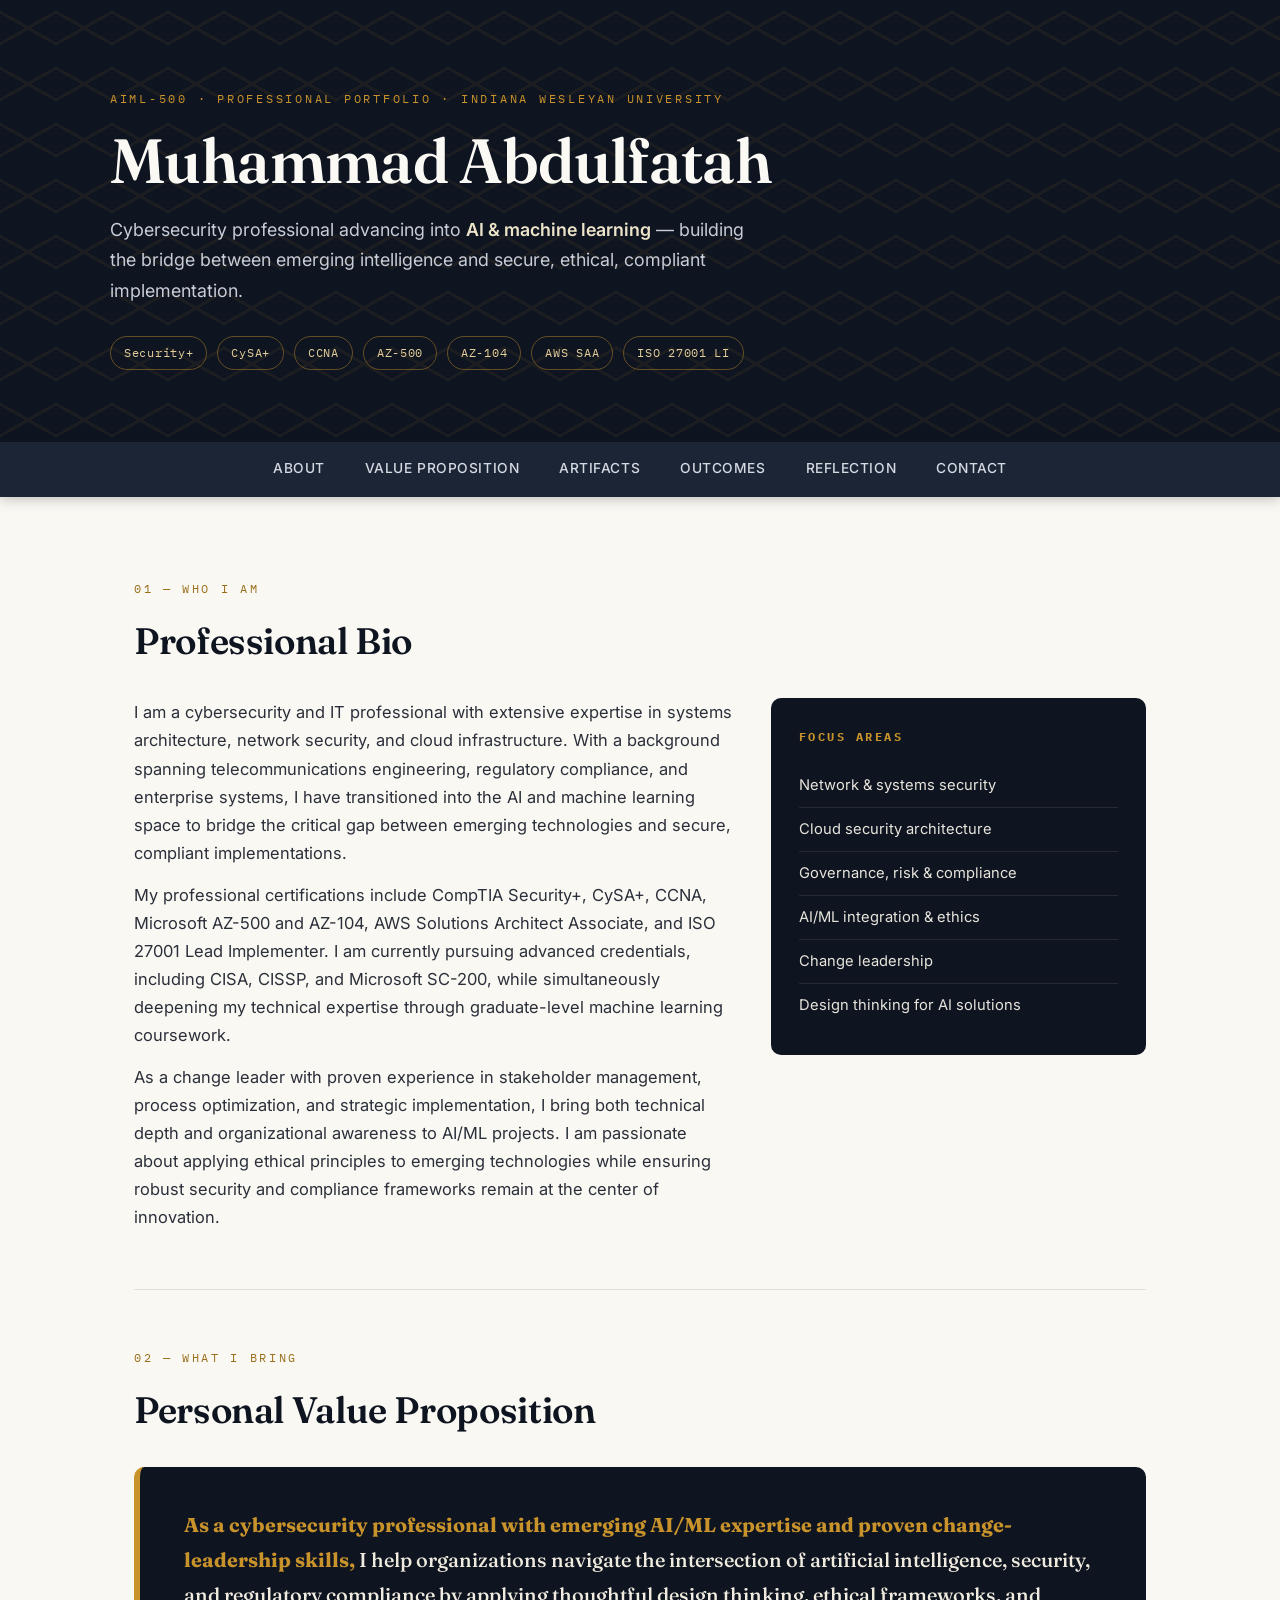
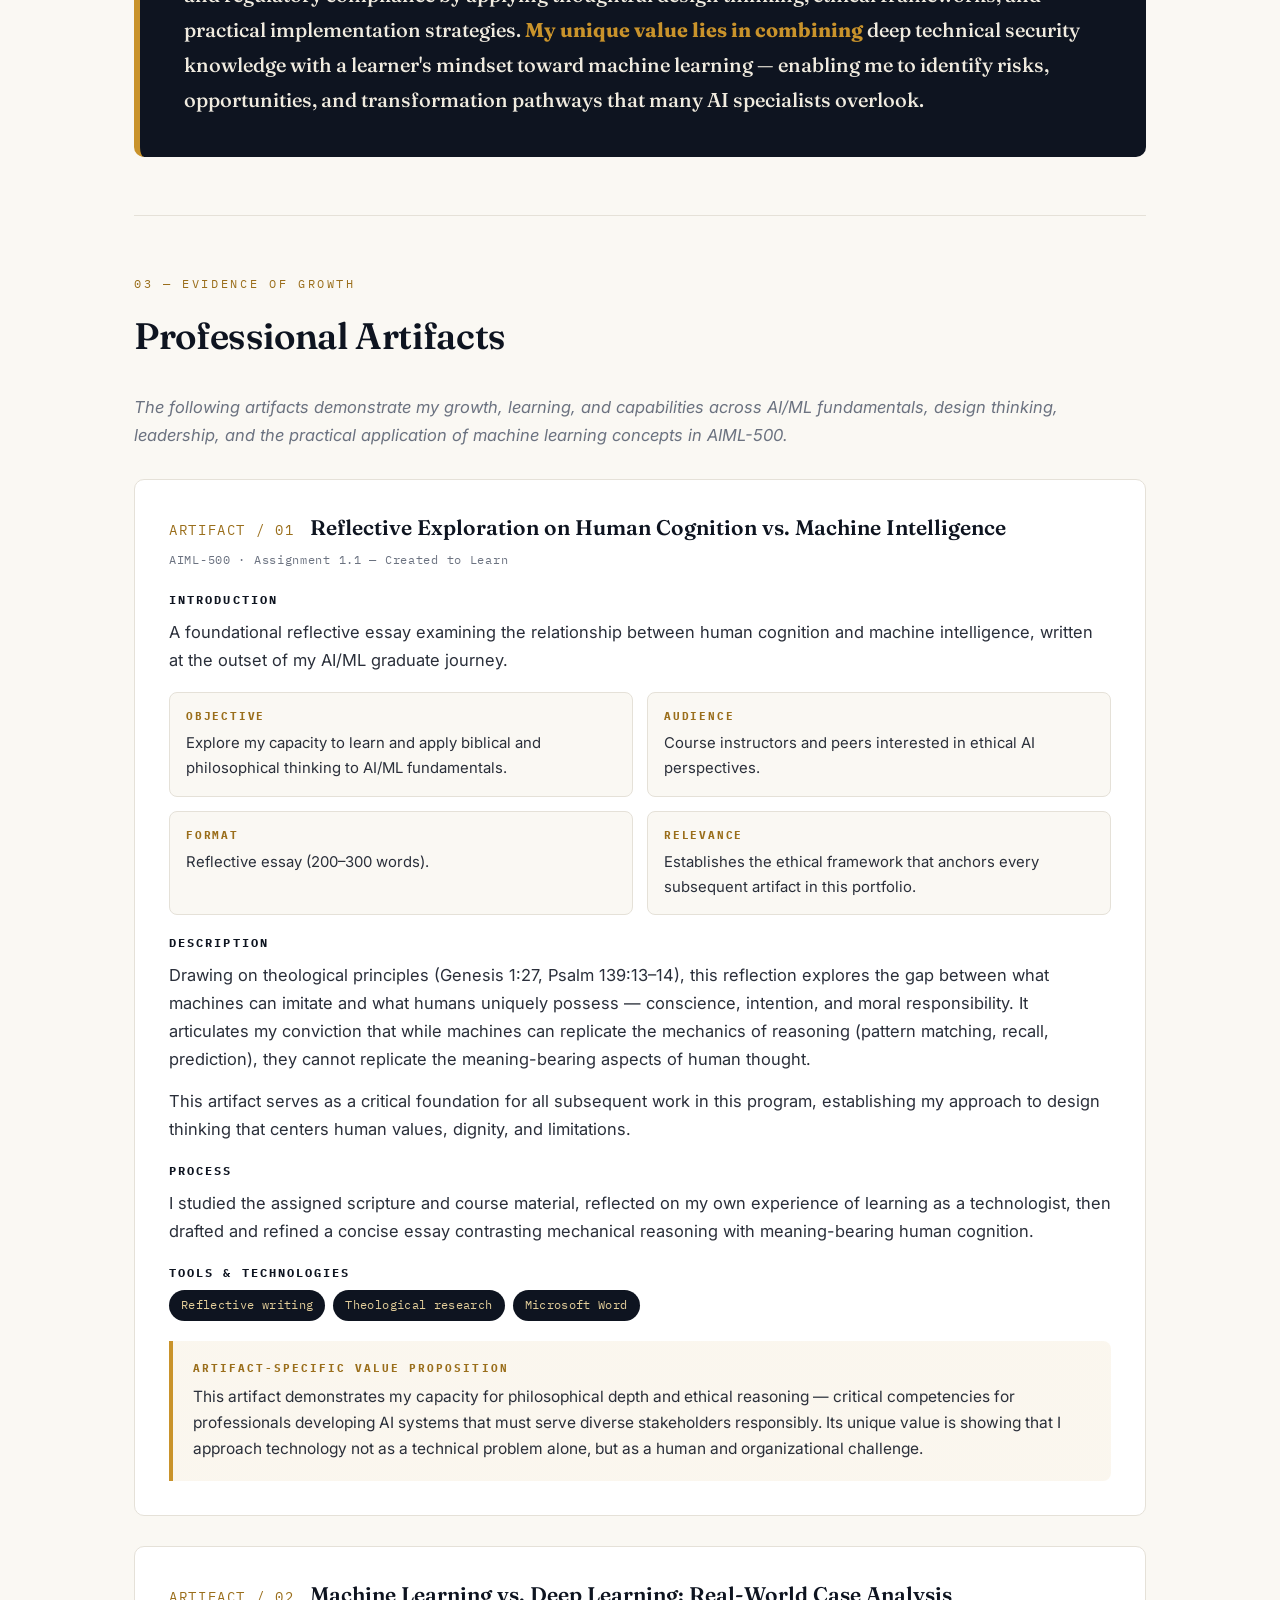
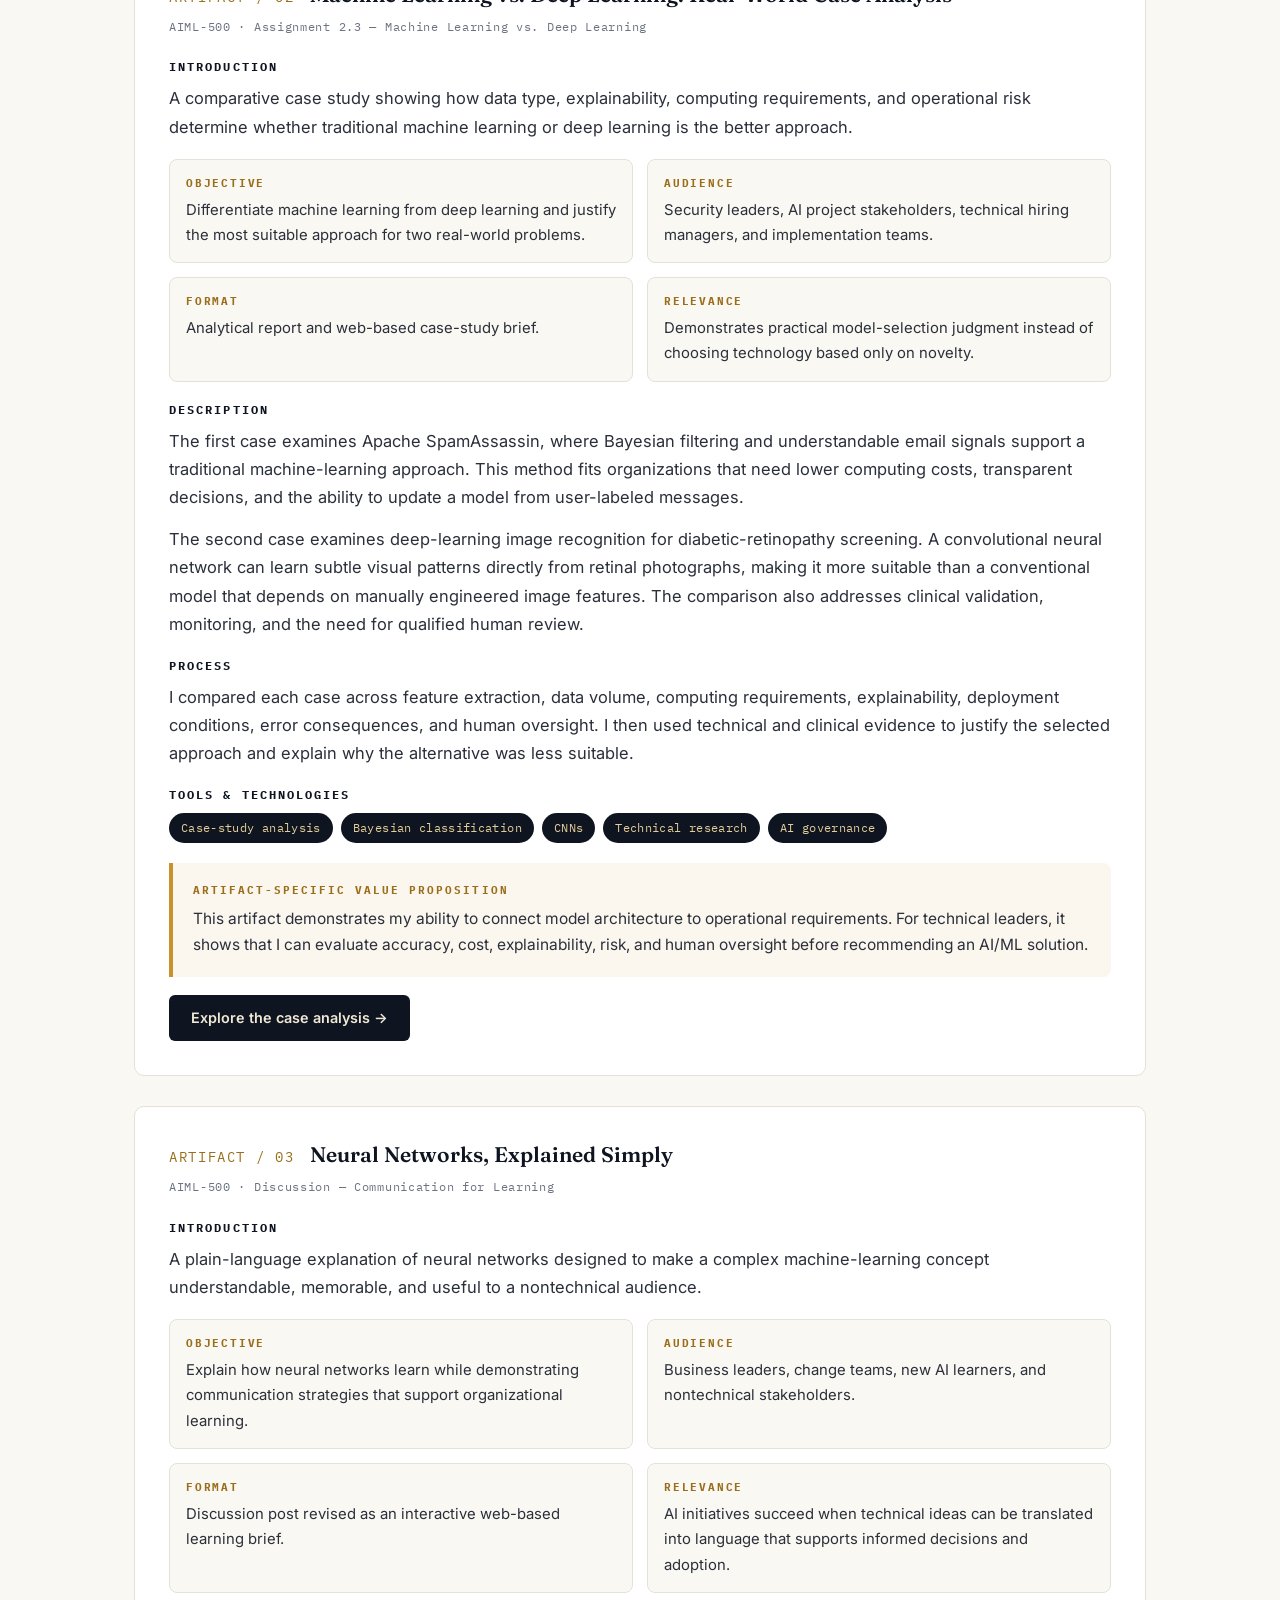
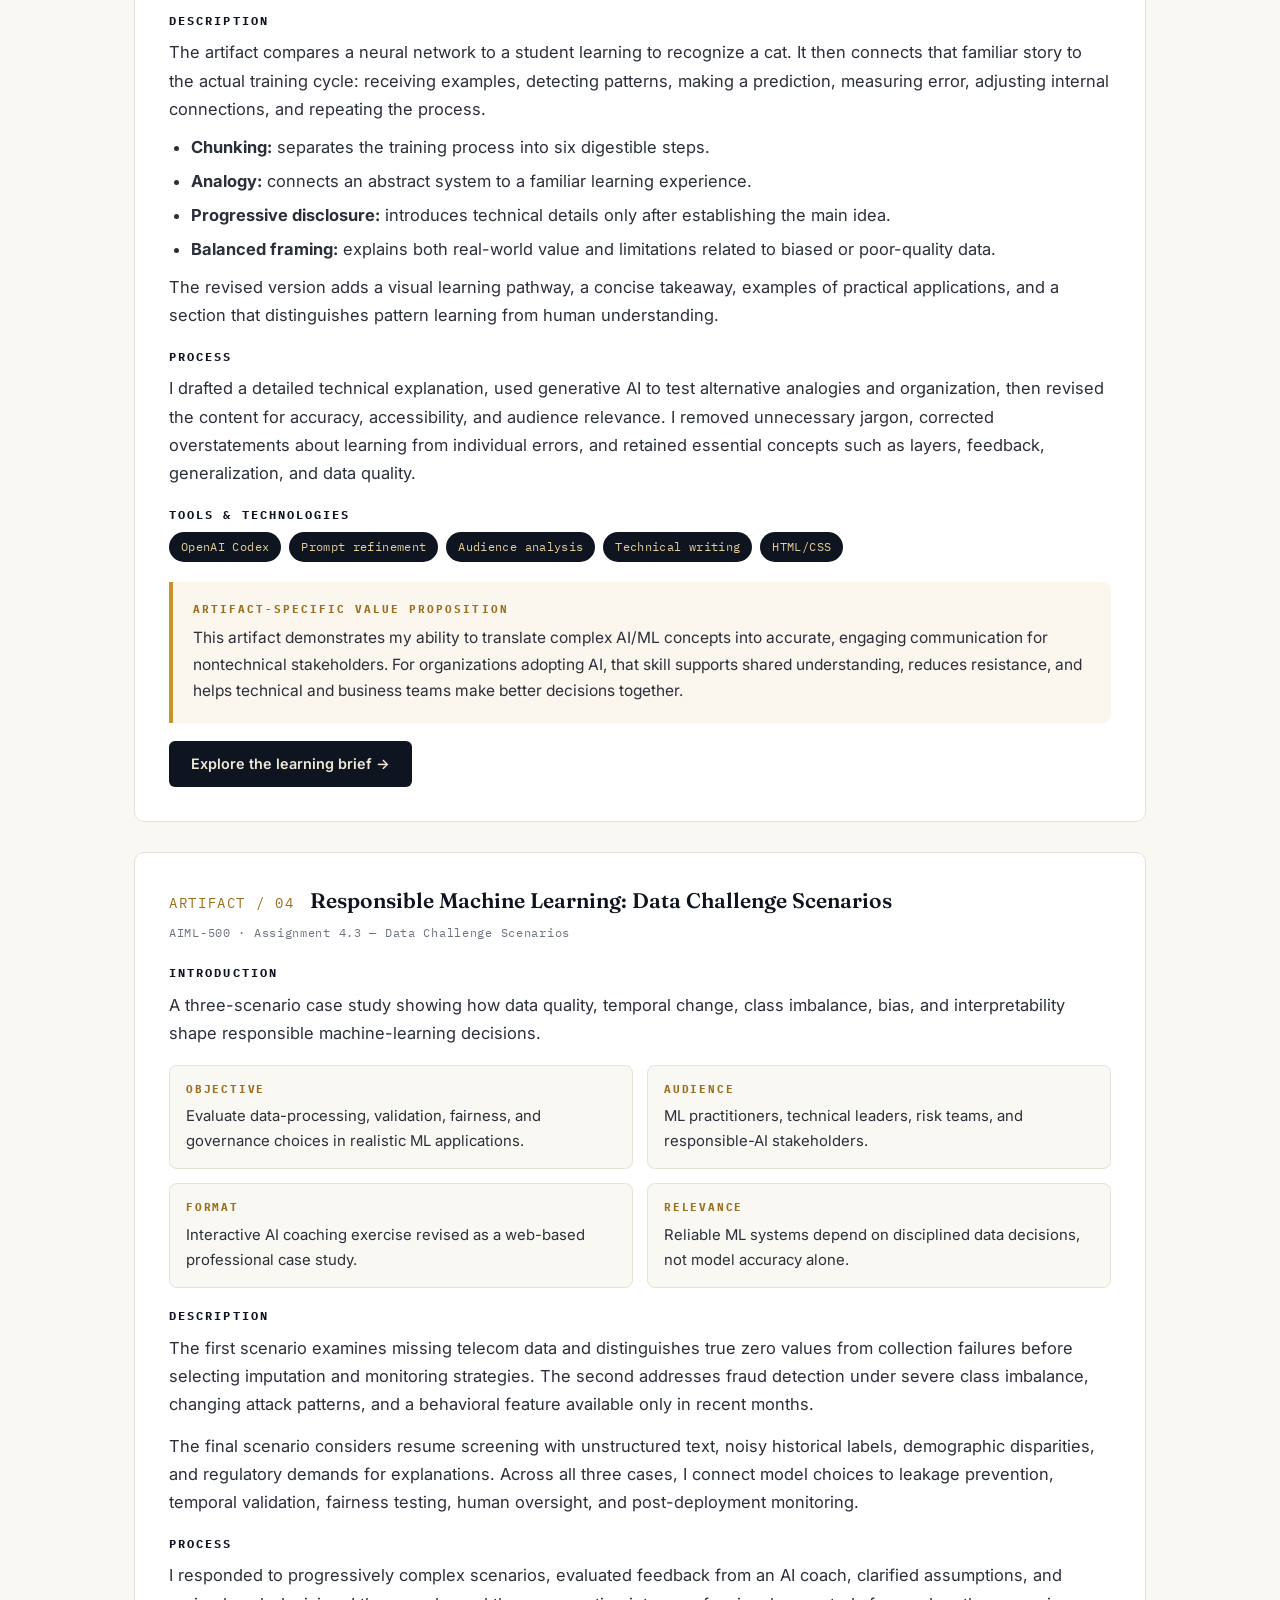
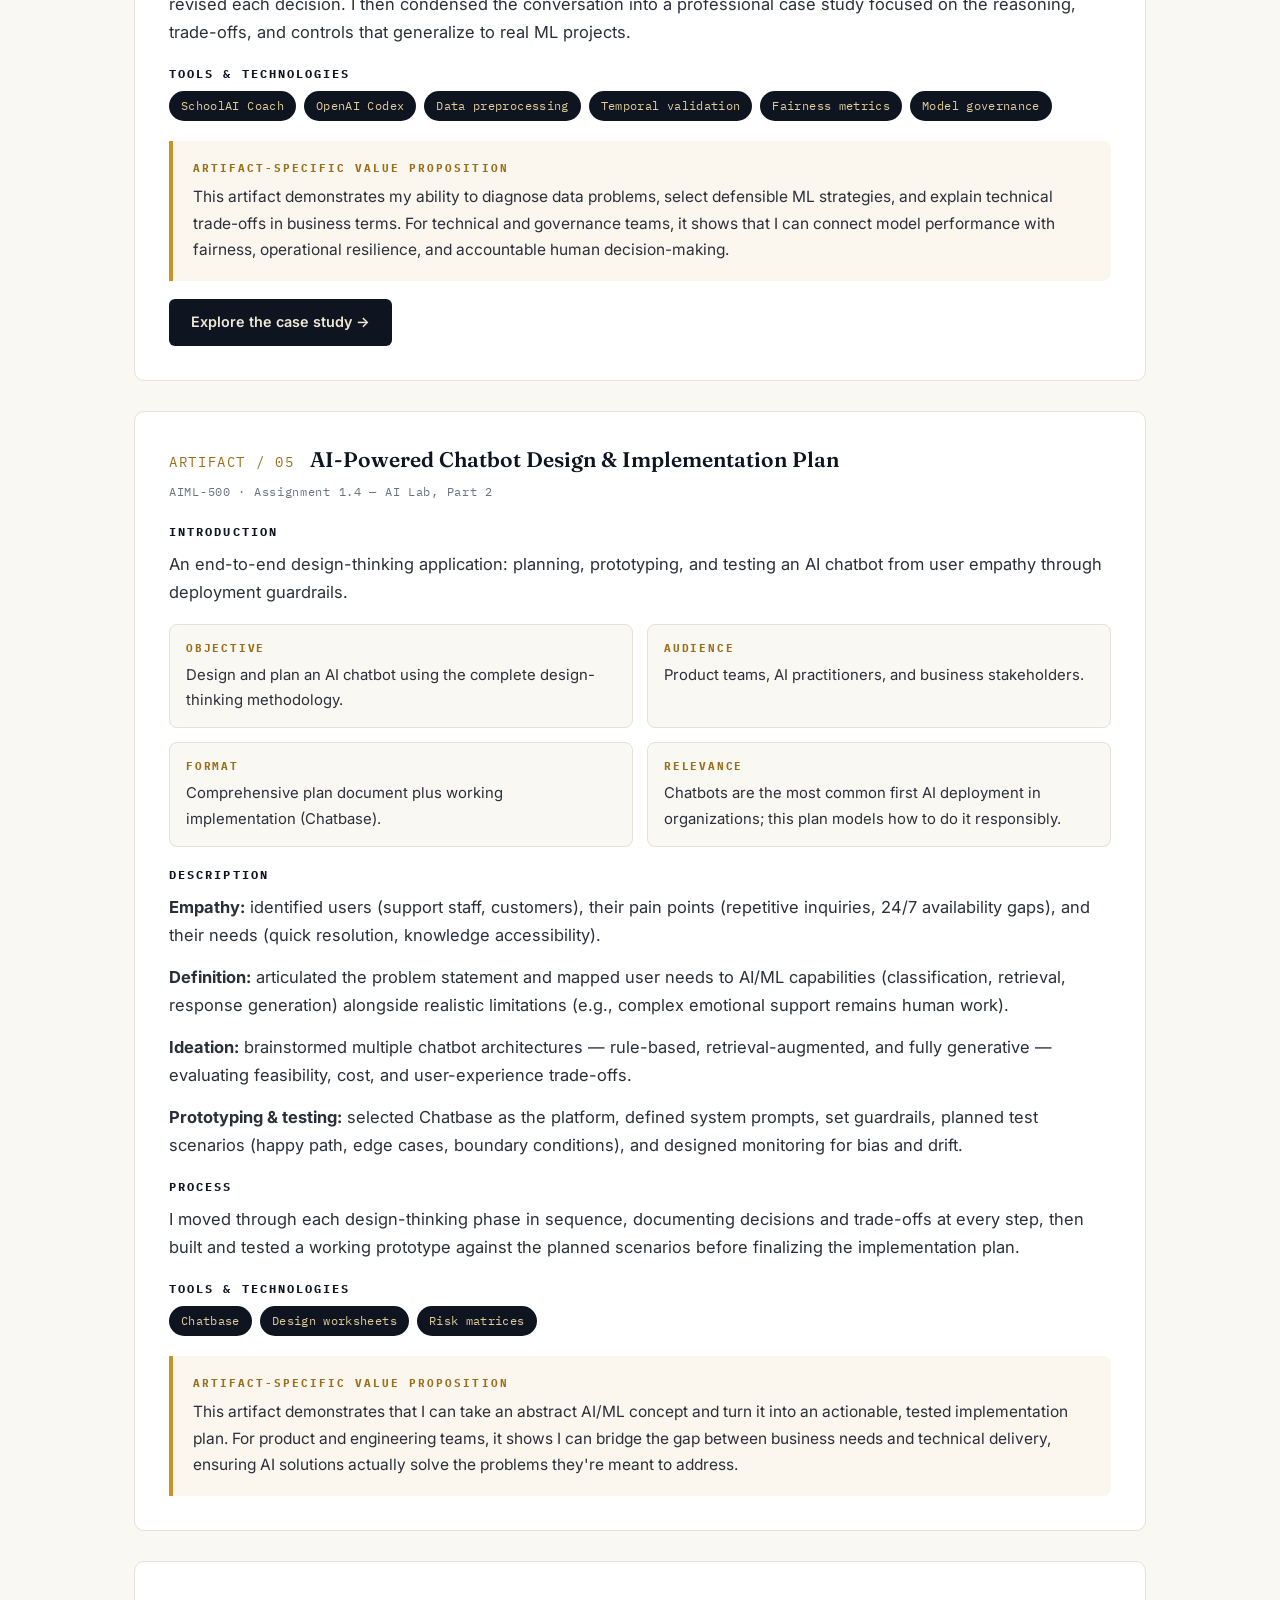
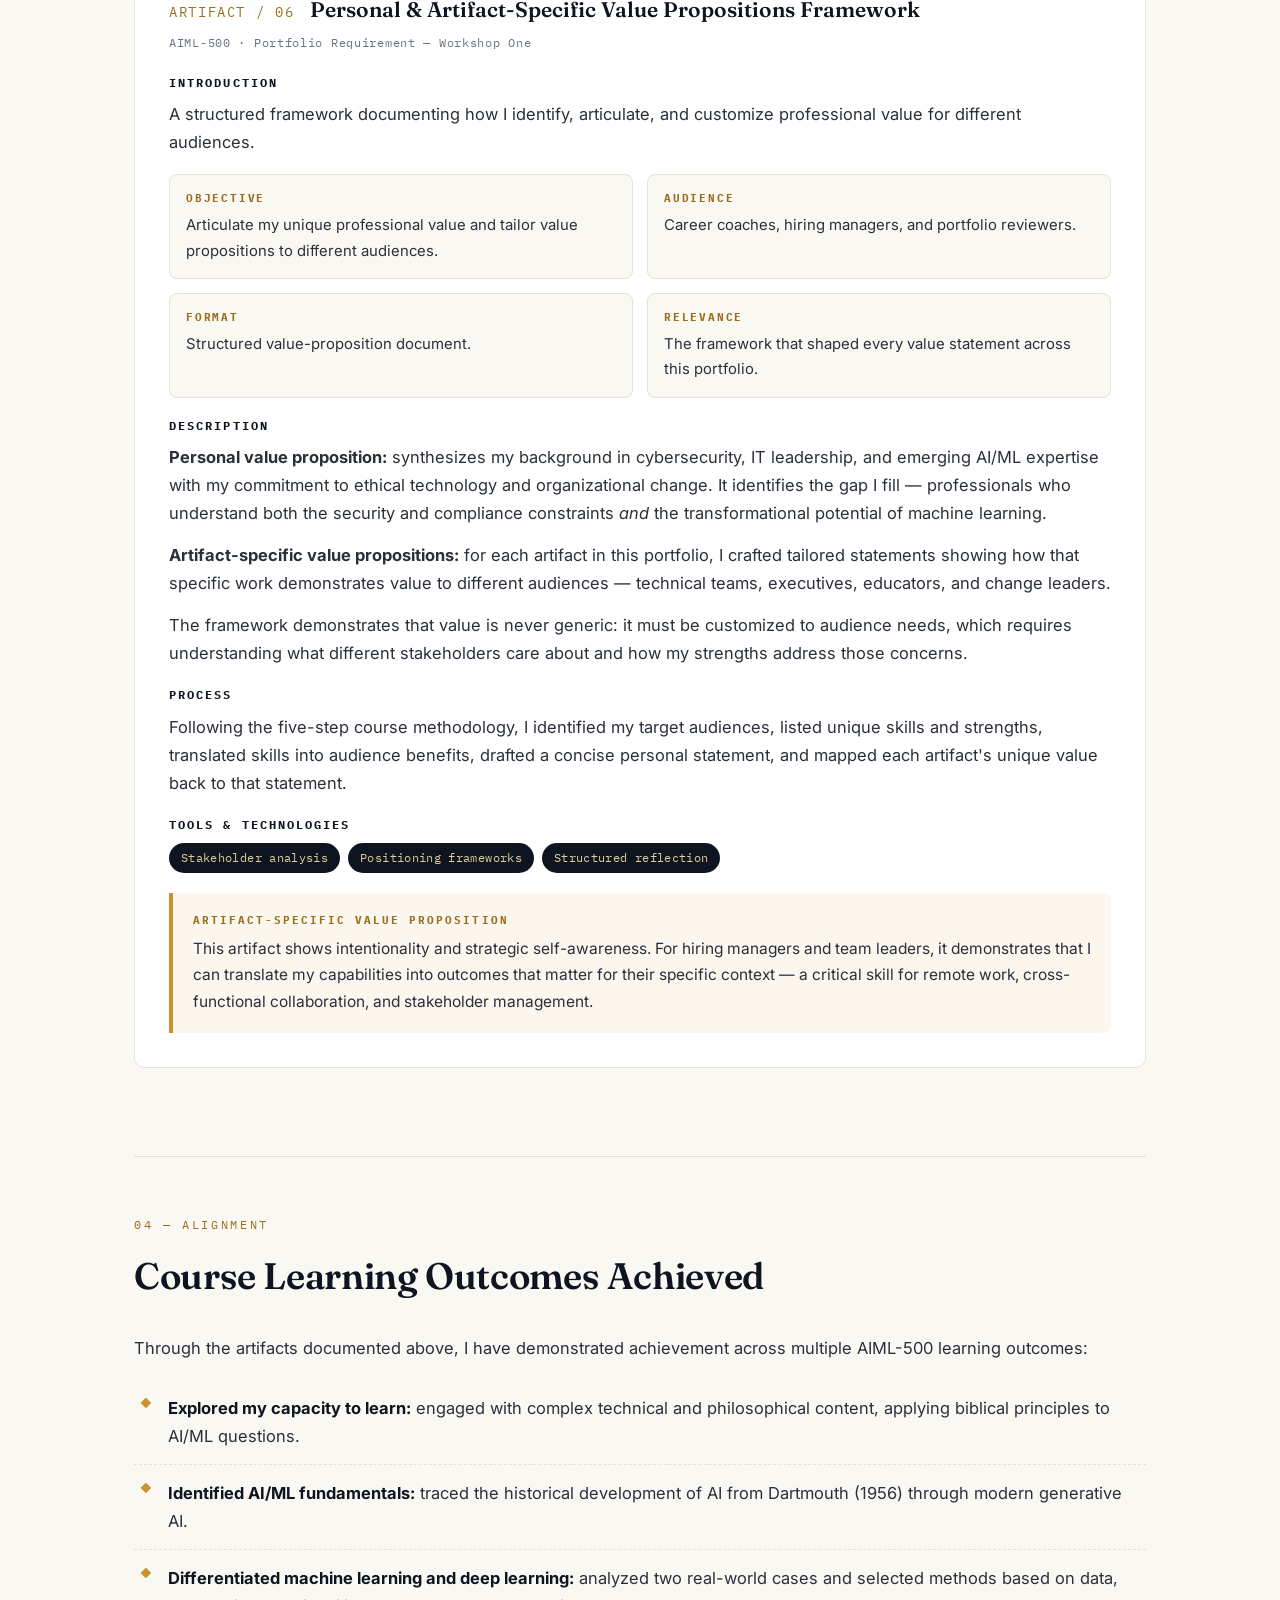
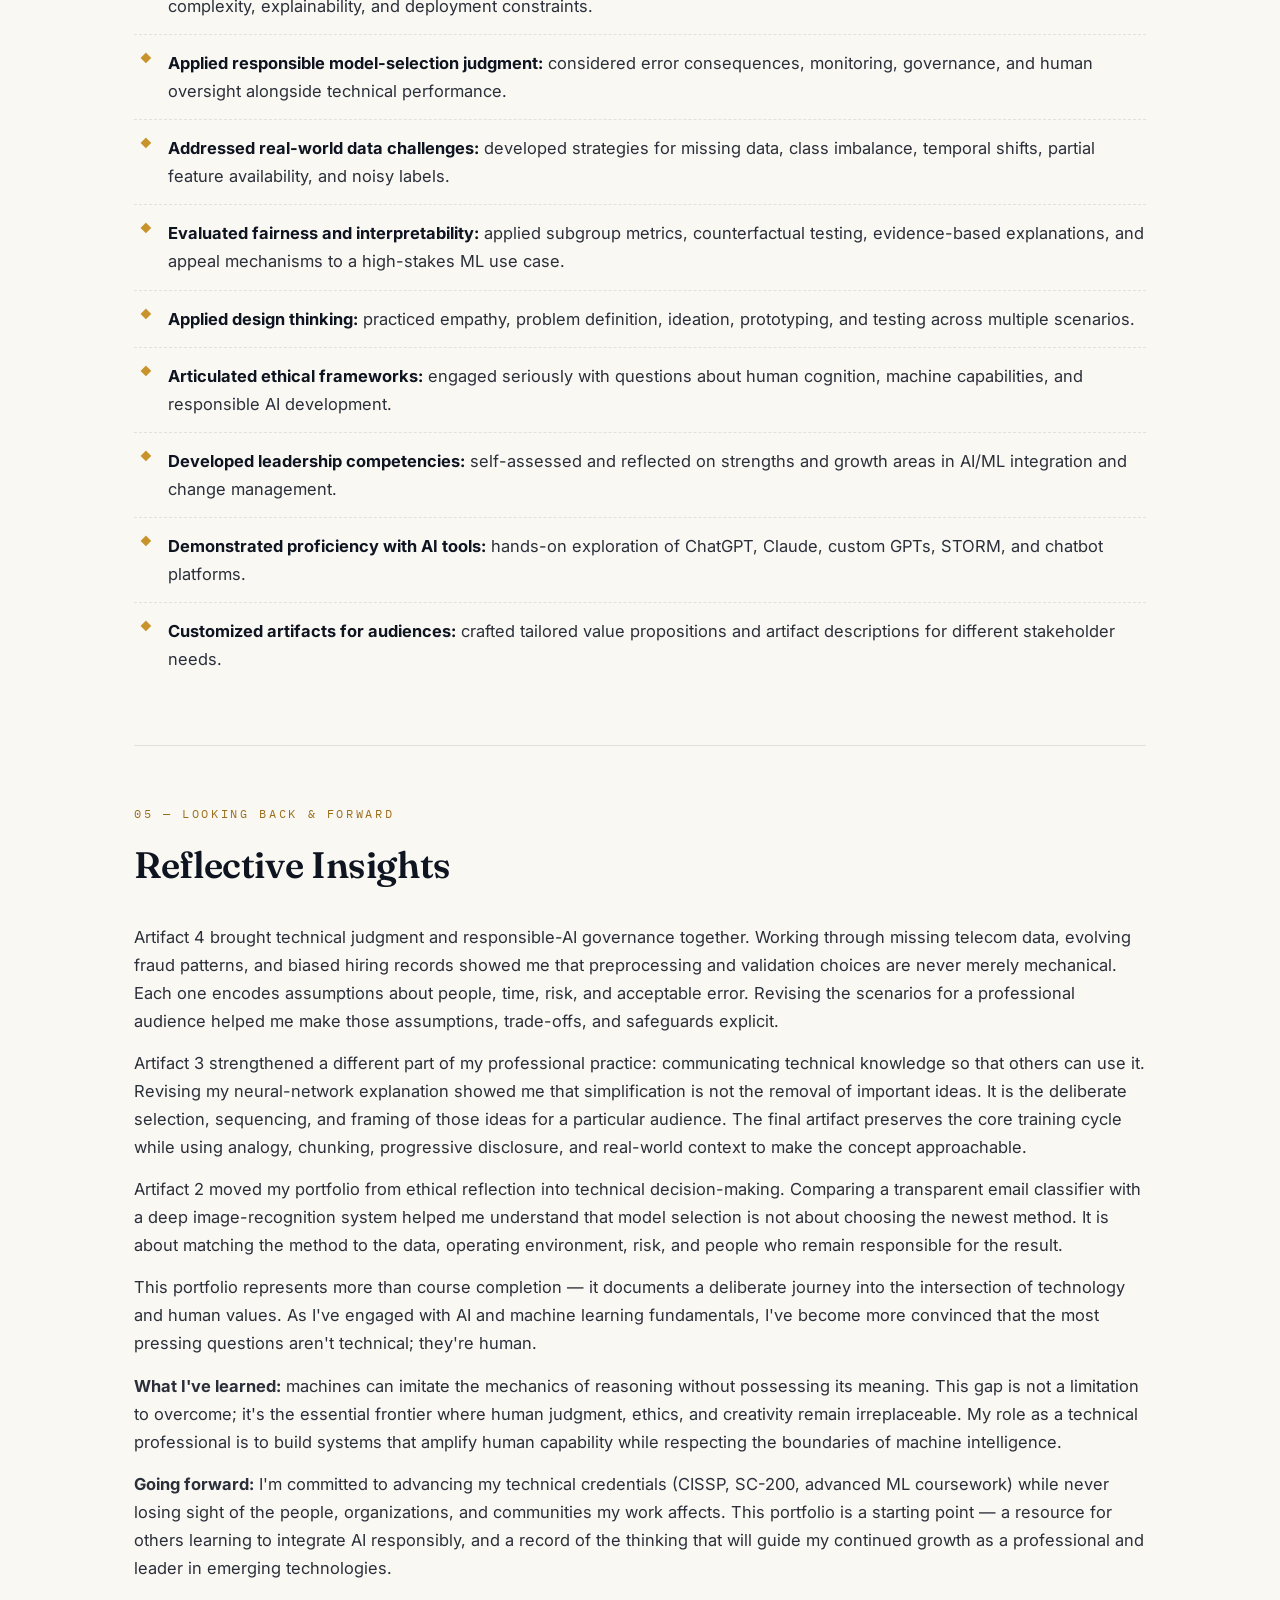
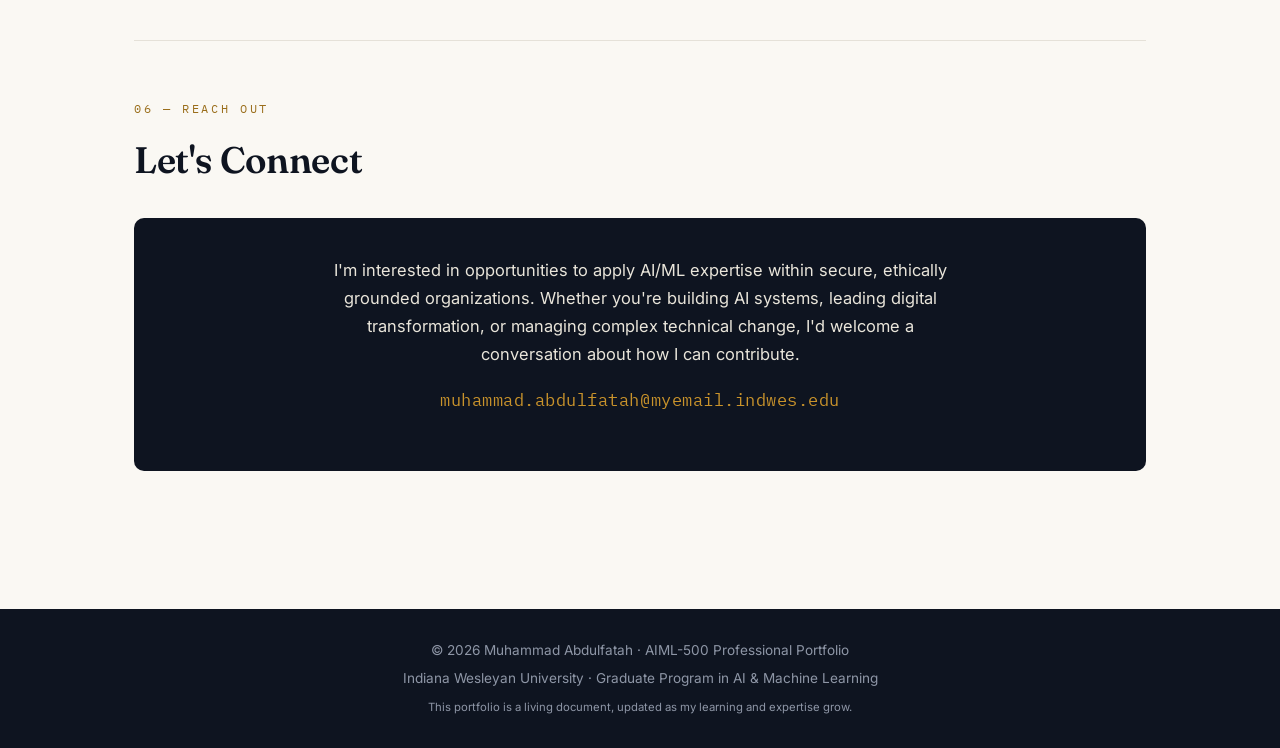
==== commit bc018d89: "Add data challenges artifact to portfolio" ====
--- a/index.html
+++ b/index.html
@@ -387,54 +387,54 @@
     <article class="artifact">
       <div class="artifact-head">
         <span class="artifact-num">ARTIFACT / 04</span>
-        <h3>AI/ML Integration Leadership Skills Self-Assessment</h3>
-      </div>
-      <p class="artifact-course">AIML-500 · Discussion 1.5 — Personal Assessment: Leading Change</p>
+        <h3>Responsible Machine Learning: Data Challenge Scenarios</h3>
+      </div>
+      <p class="artifact-course">AIML-500 · Assignment 4.3 — Data Challenge Scenarios</p>
 
       <div class="block">
         <strong>Introduction</strong>
-        <p>A structured self-assessment of the leadership competencies required to guide AI/ML integration and organizational change.</p>
+        <p>A three-scenario case study showing how data quality, temporal change, class imbalance, bias, and interpretability shape responsible machine-learning decisions.</p>
       </div>
 
       <div class="meta-grid">
-        <div class="meta-item"><strong>Objective</strong>Critically evaluate my leadership competencies in AI/ML integration and change management.</div>
-        <div class="meta-item"><strong>Audience</strong>Executive coaches, HR leaders, and peers on technical leadership tracks.</div>
-        <div class="meta-item"><strong>Format</strong>Structured self-assessment form with written reflection.</div>
-        <div class="meta-item"><strong>Relevance</strong>Change leadership is the human half of every AI initiative; this artifact shows I treat it as seriously as the technology.</div>
+        <div class="meta-item"><strong>Objective</strong>Evaluate data-processing, validation, fairness, and governance choices in realistic ML applications.</div>
+        <div class="meta-item"><strong>Audience</strong>ML practitioners, technical leaders, risk teams, and responsible-AI stakeholders.</div>
+        <div class="meta-item"><strong>Format</strong>Interactive AI coaching exercise revised as a web-based professional case study.</div>
+        <div class="meta-item"><strong>Relevance</strong>Reliable ML systems depend on disciplined data decisions, not model accuracy alone.</div>
       </div>
 
       <div class="block">
         <strong>Description</strong>
         <p>
-          The assessment evaluates critical competencies for leading AI/ML integration initiatives — vision casting,
-          stakeholder engagement, risk management, and organizational learning. It covers both technical leadership
-          (understanding ML systems deeply enough to guide teams) and change leadership (helping organizations adapt
-          to AI-enabled workflows).
-        </p>
-        <p>
-          My completion includes honest self-scoring across multiple dimensions, reflection on top strengths
-          (systems thinking, ethical reasoning, stakeholder communication) and growth areas (cross-functional team
-          building, rapid AI/ML prototyping), and a thoughtful critique of the assessment instrument itself —
-          demonstrating meta-cognitive awareness of both my capabilities and the limits of self-reporting.
+          The first scenario examines missing telecom data and distinguishes true zero values from collection failures
+          before selecting imputation and monitoring strategies. The second addresses fraud detection under severe
+          class imbalance, changing attack patterns, and a behavioral feature available only in recent months.
+        </p>
+        <p>
+          The final scenario considers resume screening with unstructured text, noisy historical labels, demographic
+          disparities, and regulatory demands for explanations. Across all three cases, I connect model choices to
+          leakage prevention, temporal validation, fairness testing, human oversight, and post-deployment monitoring.
         </p>
       </div>
 
       <div class="block">
         <strong>Process</strong>
-        <p>I completed the standardized instrument honestly, scored each competency dimension, analyzed the resulting profile against my professional history, and wrote a reflection connecting the findings to a concrete development plan.</p>
+        <p>I responded to progressively complex scenarios, evaluated feedback from an AI coach, clarified assumptions, and revised each decision. I then condensed the conversation into a professional case study focused on the reasoning, trade-offs, and controls that generalize to real ML projects.</p>
       </div>
 
       <div class="block">
         <strong>Tools &amp; Technologies</strong>
-        <div class="tools"><span class="tool">Self-assessment instrument</span><span class="tool">Reflective analysis</span><span class="tool">Microsoft Word</span></div>
+        <div class="tools"><span class="tool">SchoolAI Coach</span><span class="tool">OpenAI Codex</span><span class="tool">Data preprocessing</span><span class="tool">Temporal validation</span><span class="tool">Fairness metrics</span><span class="tool">Model governance</span></div>
       </div>
 
       <div class="avp">
         <strong>Artifact-Specific Value Proposition</strong>
-        This artifact shows that I practice continuous self-reflection and am committed to developing as a leader.
-        For organizations, it demonstrates emotional intelligence and self-awareness — qualities essential for building
-        psychologically safe teams and navigating the human dimensions of AI adoption.
-      </div>
+        This artifact demonstrates my ability to diagnose data problems, select defensible ML strategies, and explain
+        technical trade-offs in business terms. For technical and governance teams, it shows that I can connect model
+        performance with fairness, operational resilience, and accountable human decision-making.
+      </div>
+
+      <a class="artifact-link" href="artifact-4-data-challenges.html">Explore the case study →</a>
     </article>
 
     <!-- ARTIFACT 5 -->
@@ -551,6 +551,8 @@
       <li><strong>Identified AI/ML fundamentals:</strong> traced the historical development of AI from Dartmouth (1956) through modern generative AI.</li>
       <li><strong>Differentiated machine learning and deep learning:</strong> analyzed two real-world cases and selected methods based on data, complexity, explainability, and deployment constraints.</li>
       <li><strong>Applied responsible model-selection judgment:</strong> considered error consequences, monitoring, governance, and human oversight alongside technical performance.</li>
+      <li><strong>Addressed real-world data challenges:</strong> developed strategies for missing data, class imbalance, temporal shifts, partial feature availability, and noisy labels.</li>
+      <li><strong>Evaluated fairness and interpretability:</strong> applied subgroup metrics, counterfactual testing, evidence-based explanations, and appeal mechanisms to a high-stakes ML use case.</li>
       <li><strong>Applied design thinking:</strong> practiced empathy, problem definition, ideation, prototyping, and testing across multiple scenarios.</li>
       <li><strong>Articulated ethical frameworks:</strong> engaged seriously with questions about human cognition, machine capabilities, and responsible AI development.</li>
       <li><strong>Developed leadership competencies:</strong> self-assessed and reflected on strengths and growth areas in AI/ML integration and change management.</li>
@@ -563,6 +565,12 @@
   <section id="reflection">
     <p class="section-label">05 — Looking Back &amp; Forward</p>
     <h2>Reflective Insights</h2>
+    <p>
+      Artifact 4 brought technical judgment and responsible-AI governance together. Working through missing telecom
+      data, evolving fraud patterns, and biased hiring records showed me that preprocessing and validation choices are
+      never merely mechanical. Each one encodes assumptions about people, time, risk, and acceptable error. Revising
+      the scenarios for a professional audience helped me make those assumptions, trade-offs, and safeguards explicit.
+    </p>
     <p>
       Artifact 3 strengthened a different part of my professional practice: communicating technical knowledge so that
       others can use it. Revising my neural-network explanation showed me that simplification is not the removal of
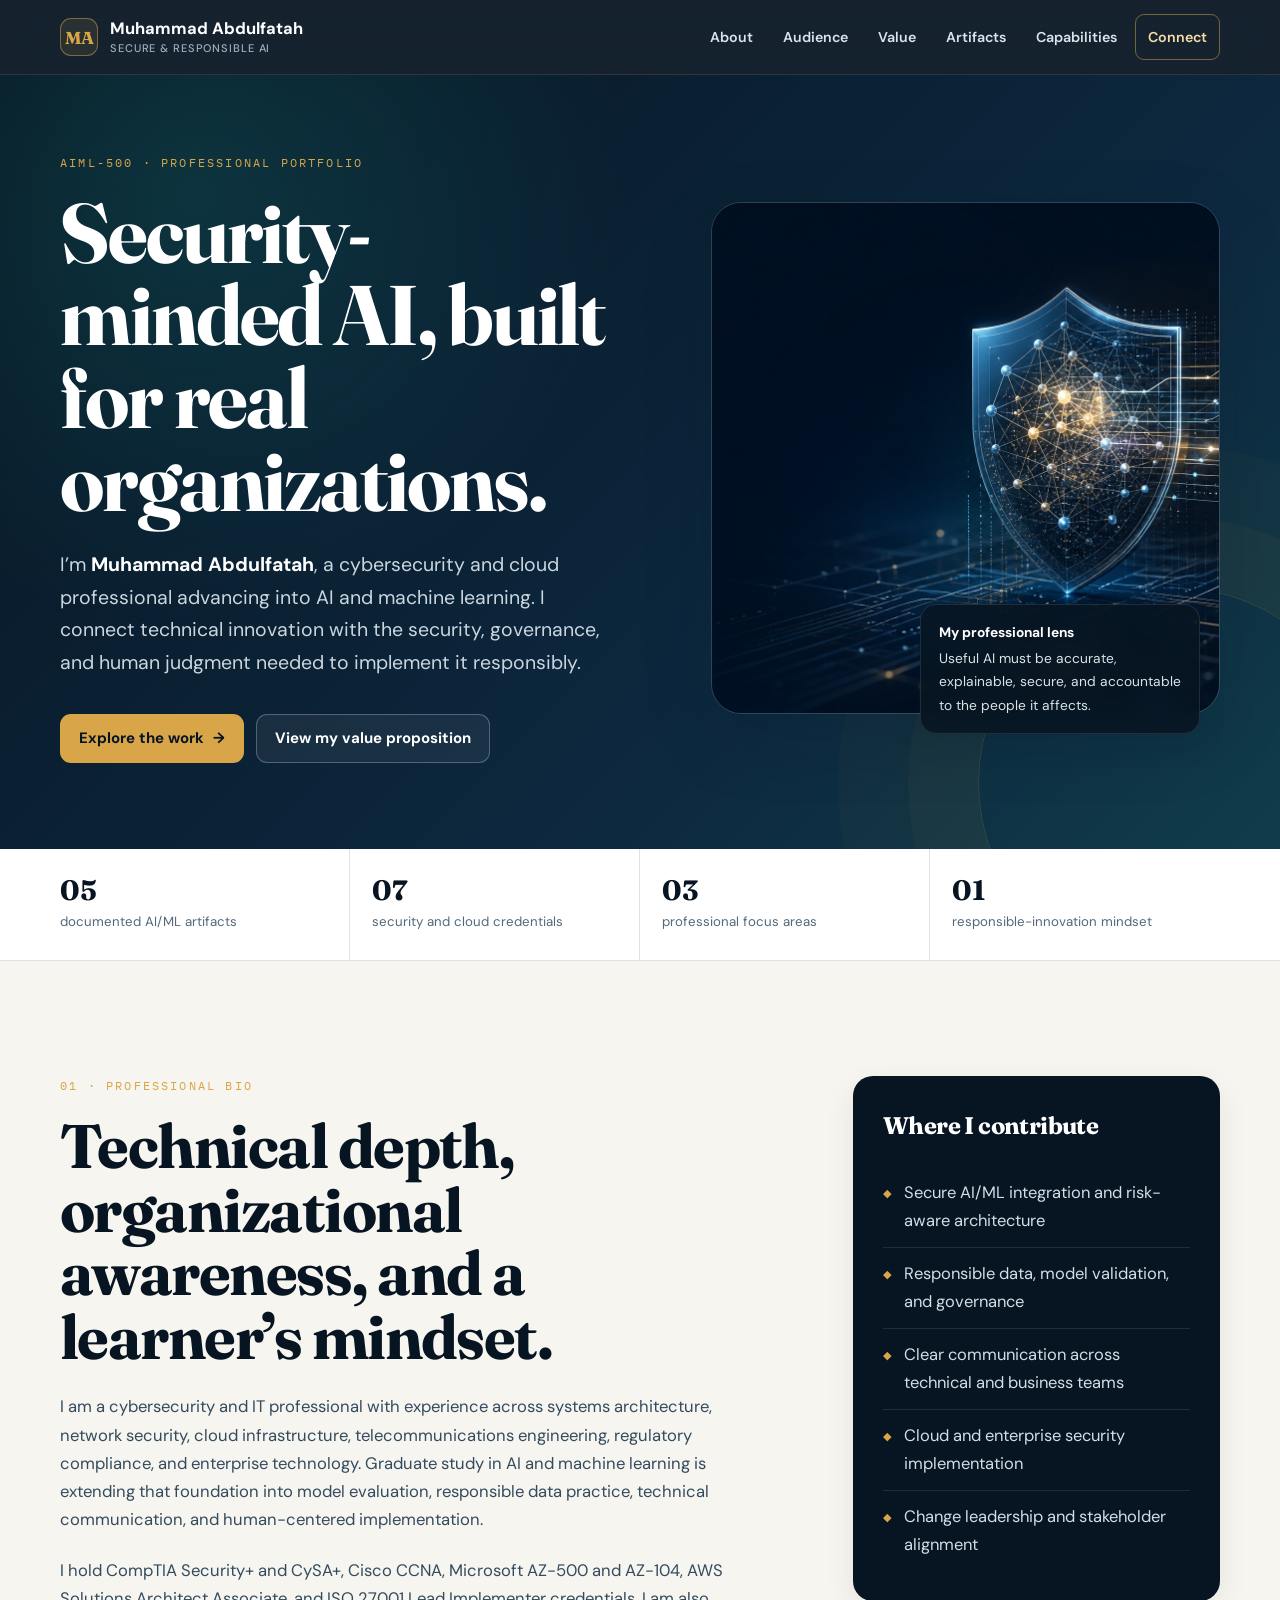
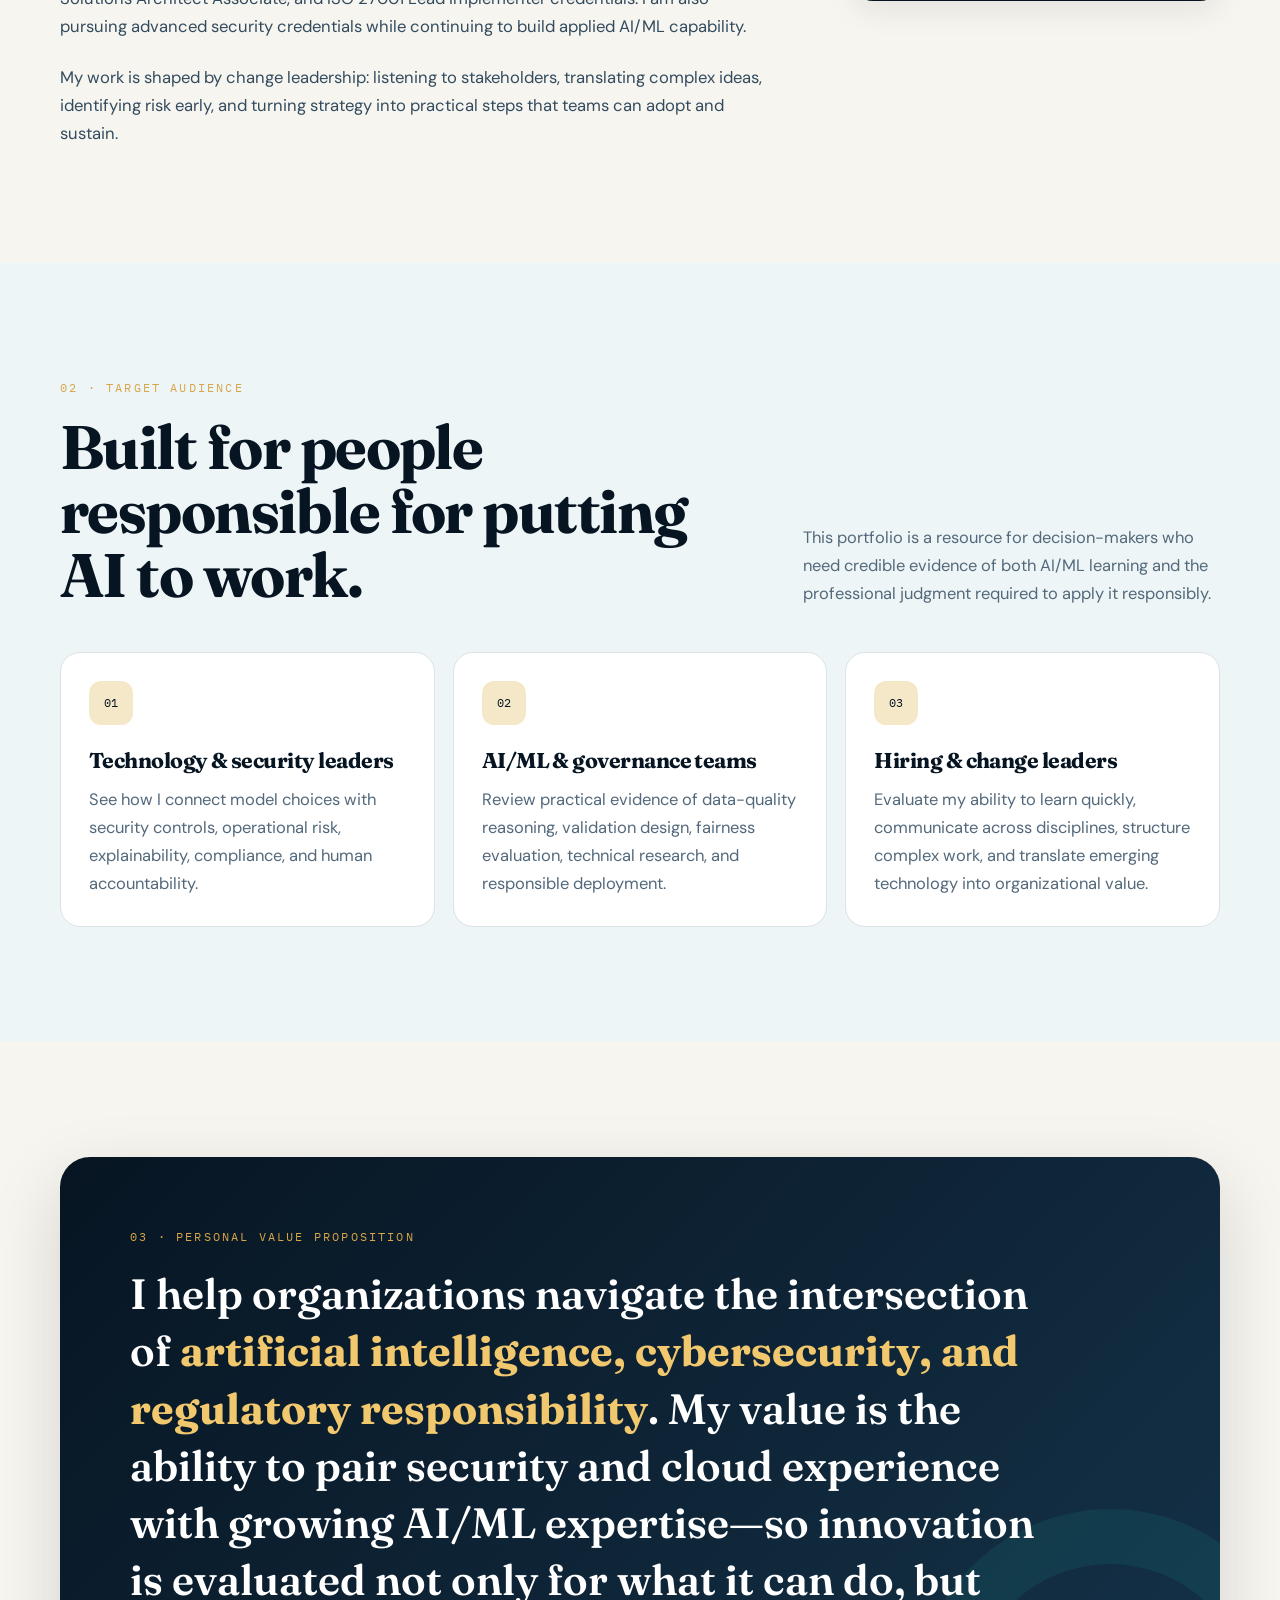
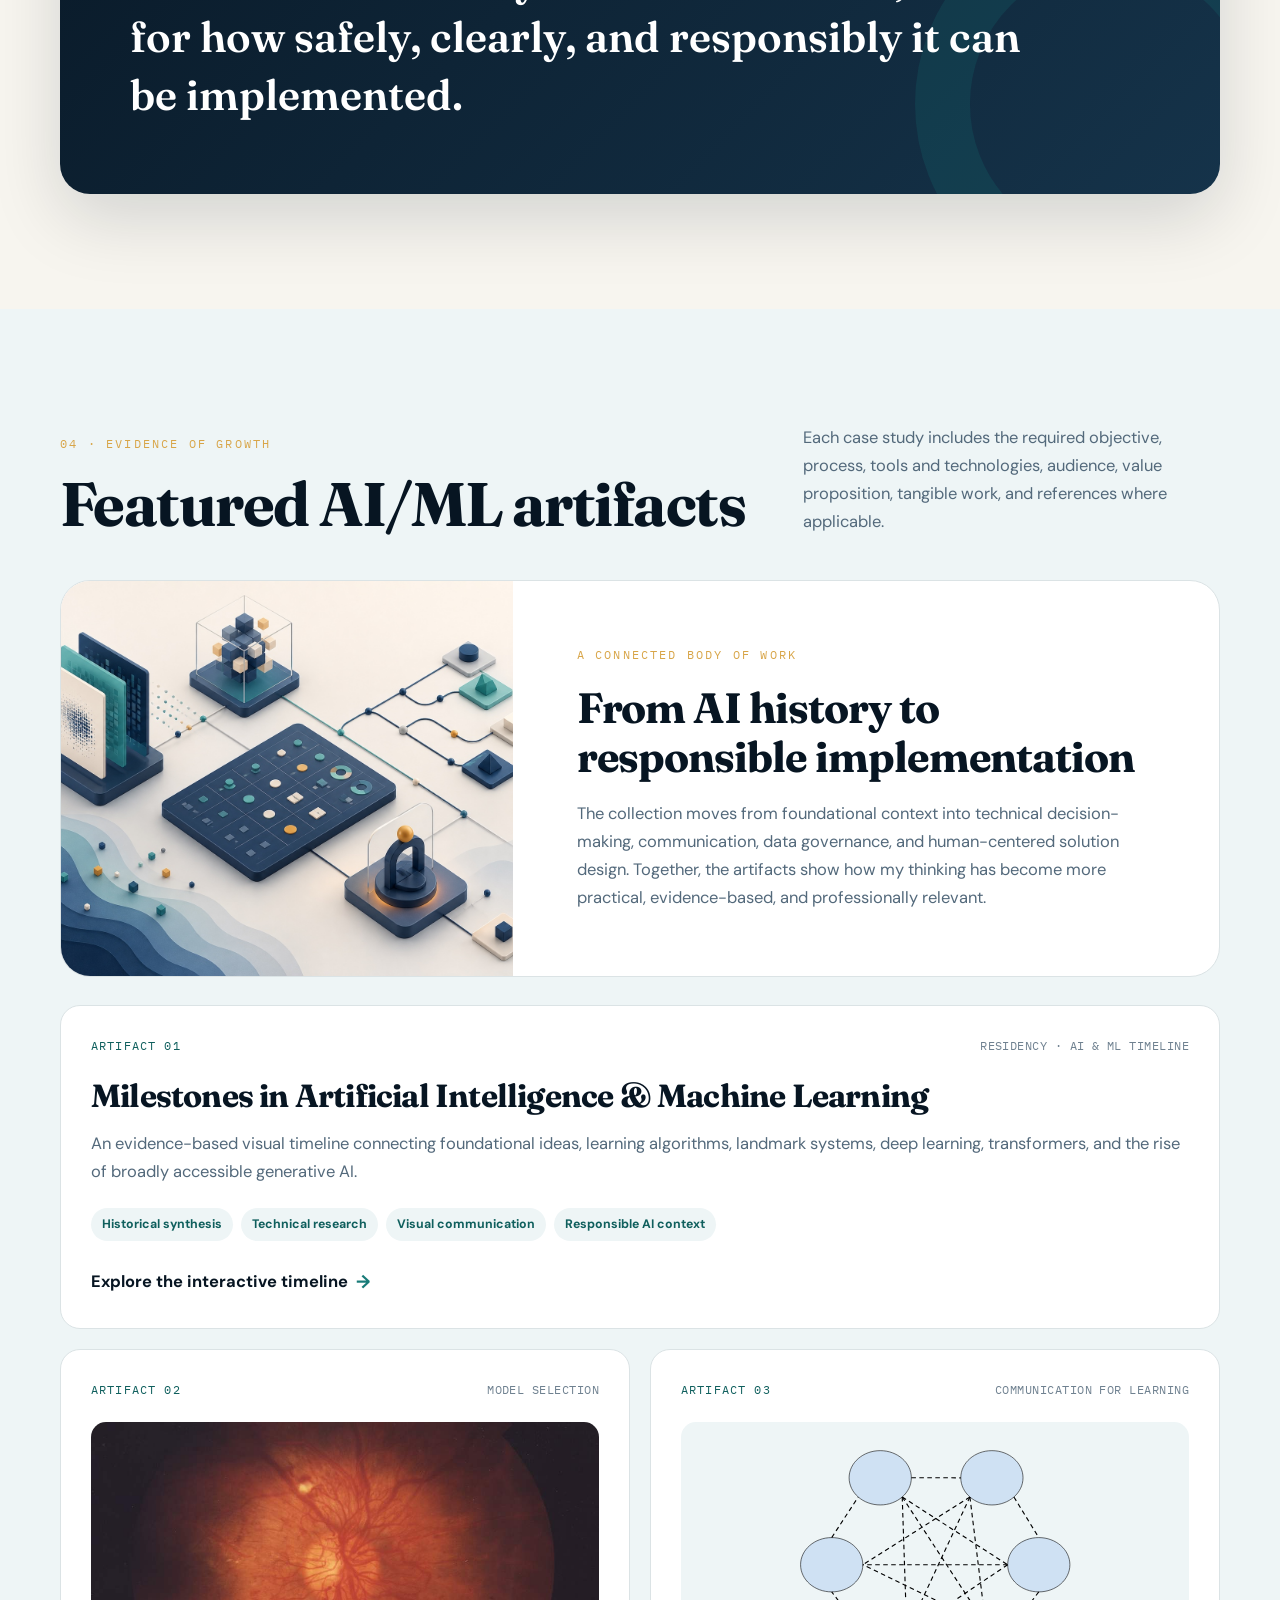
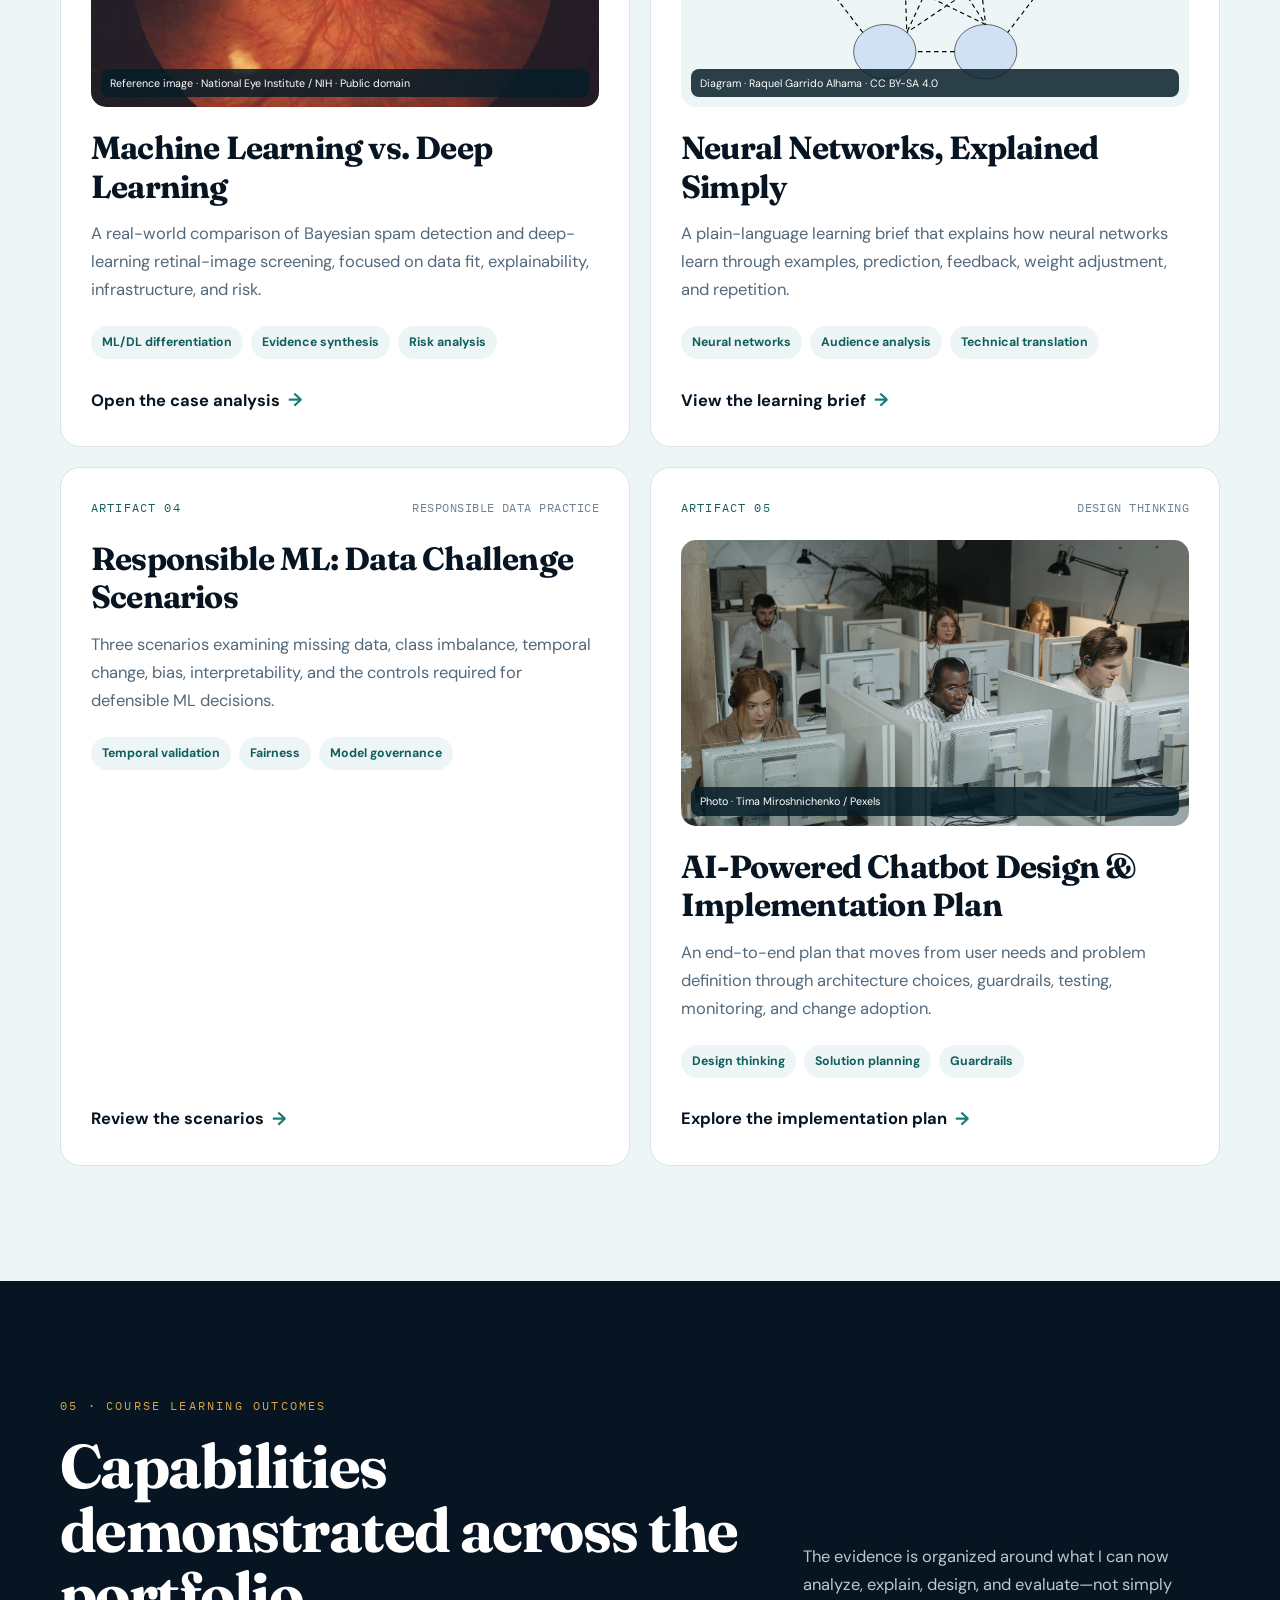
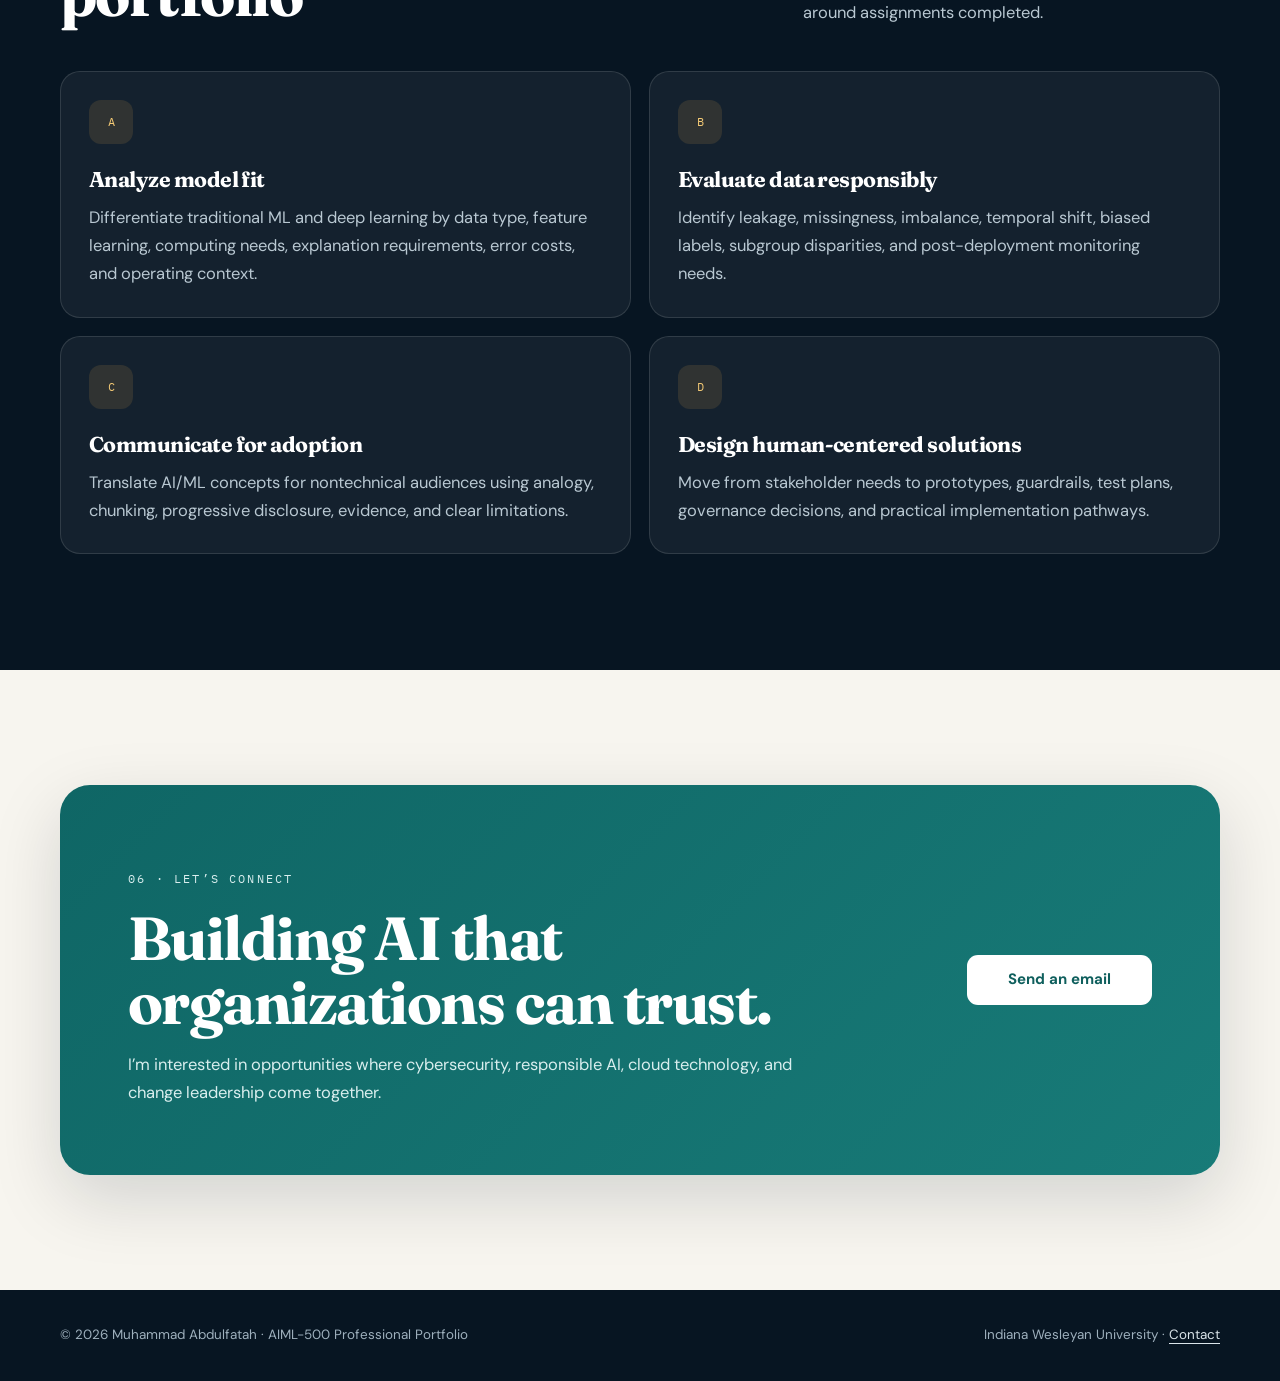
==== commit 92b01f27: "Redesign portfolio and add project imagery" ====
--- a/index.html
+++ b/index.html
@@ -1,629 +1,235 @@
-<!DOCTYPE html>
+<!doctype html>
 <html lang="en">
 <head>
-<meta charset="UTF-8">
-<meta name="viewport" content="width=device-width, initial-scale=1.0">
-<title>Muhammad Abdulfatah — AI/ML Professional Portfolio</title>
-<meta name="description" content="Professional portfolio of Muhammad Abdulfatah: cybersecurity professional advancing into AI and machine learning. AIML-500, Indiana Wesleyan University.">
-<link rel="preconnect" href="https://fonts.googleapis.com">
-<link rel="preconnect" href="https://fonts.gstatic.com" crossorigin>
-<link href="https://fonts.googleapis.com/css2?family=Fraunces:opsz,wght@9..144,500;9..144,600;9..144,700&amp;family=Inter:wght@400;500;600;700&amp;family=IBM+Plex+Mono:wght@400;500&amp;display=swap" rel="stylesheet">
-<style>
-:root{
-  --ink:#0E1420;
-  --ink-soft:#1B2536;
-  --amber:#C9932B;
-  --amber-deep:#9A6E1B;
-  --paper:#FAF8F3;
-  --card:#FFFFFF;
-  --text:#2A2F3A;
-  --muted:#6B7280;
-  --line:#E5E1D8;
-  --radius:10px;
-}
-*{margin:0;padding:0;box-sizing:border-box}
-html{scroll-behavior:smooth}
-body{font-family:'Inter',system-ui,sans-serif;background:var(--paper);color:var(--text);line-height:1.7;font-size:16.5px}
-.mono{font-family:'IBM Plex Mono',monospace}
-
-/* ---------- Header ---------- */
-header{background:var(--ink);color:#F4F1E9;padding:88px 24px 72px;position:relative;overflow:hidden}
-header::before{
-  content:"";position:absolute;inset:0;opacity:.07;pointer-events:none;
-  background-image:
-    linear-gradient(30deg, transparent 48%, #C9932B 48%, #C9932B 52%, transparent 52%),
-    linear-gradient(150deg, transparent 48%, #C9932B 48%, #C9932B 52%, transparent 52%);
-  background-size:56px 56px;
-}
-.header-inner{max-width:1060px;margin:0 auto;position:relative}
-.eyebrow{font-family:'IBM Plex Mono',monospace;font-size:.78rem;letter-spacing:.22em;text-transform:uppercase;color:var(--amber);margin-bottom:18px}
-header h1{font-family:'Fraunces',serif;font-weight:600;font-size:clamp(2.4rem,6vw,3.9rem);line-height:1.08;letter-spacing:-.01em;margin-bottom:20px;color:#FBF9F4}
-.header-sub{font-size:1.12rem;max-width:640px;color:#C8CCD6}
-.header-sub strong{color:#EDE3C8;font-weight:600}
-.header-tags{display:flex;flex-wrap:wrap;gap:10px;margin-top:30px}
-.tag{font-family:'IBM Plex Mono',monospace;font-size:.74rem;letter-spacing:.06em;border:1px solid rgba(201,147,43,.45);color:#E3CE9A;padding:6px 13px;border-radius:999px}
-
-/* ---------- Nav ---------- */
-nav{background:var(--ink-soft);position:sticky;top:0;z-index:100;box-shadow:0 2px 12px rgba(14,20,32,.25)}
-nav ul{list-style:none;display:flex;flex-wrap:wrap;justify-content:center;max-width:1060px;margin:0 auto}
-nav a{display:block;color:#D5D9E2;text-decoration:none;padding:15px 20px;font-size:.86rem;font-weight:500;letter-spacing:.04em;text-transform:uppercase;border-bottom:2px solid transparent;transition:color .2s,border-color .2s}
-nav a:hover,nav a:focus-visible{color:var(--amber);border-bottom-color:var(--amber);outline:none}
-
-/* ---------- Layout ---------- */
-.container{max-width:1060px;margin:0 auto;padding:24px}
-section{padding:58px 0;border-bottom:1px solid var(--line)}
-section:last-of-type{border-bottom:none}
-.section-label{font-family:'IBM Plex Mono',monospace;font-size:.75rem;letter-spacing:.22em;text-transform:uppercase;color:var(--amber-deep);margin-bottom:10px}
-section h2{font-family:'Fraunces',serif;font-weight:600;font-size:clamp(1.7rem,3.4vw,2.3rem);color:var(--ink);margin-bottom:26px;letter-spacing:-.01em}
-p + p{margin-top:14px}
-
-/* ---------- Bio ---------- */
-.bio-grid{display:grid;grid-template-columns:1.6fr 1fr;gap:36px;align-items:start}
-.bio-side{background:var(--ink);color:#E7E4DC;border-radius:var(--radius);padding:28px}
-.bio-side h3{font-family:'IBM Plex Mono',monospace;font-size:.78rem;letter-spacing:.2em;text-transform:uppercase;color:var(--amber);margin-bottom:16px}
-.bio-side ul{list-style:none}
-.bio-side li{padding:9px 0;border-bottom:1px solid rgba(255,255,255,.09);font-size:.92rem}
-.bio-side li:last-child{border-bottom:none}
-
-/* ---------- Value proposition ---------- */
-.vp{background:var(--ink);color:#F0EBDF;border-radius:var(--radius);padding:40px 44px;position:relative;border-left:6px solid var(--amber)}
-.vp p{font-family:'Fraunces',serif;font-size:1.25rem;line-height:1.75;font-weight:500}
-.vp strong{color:var(--amber)}
-
-/* ---------- Artifacts ---------- */
-.artifact{background:var(--card);border:1px solid var(--line);border-radius:var(--radius);padding:34px;margin:30px 0;transition:box-shadow .25s,transform .25s}
-.artifact:hover{box-shadow:0 10px 30px rgba(14,20,32,.09);transform:translateY(-2px)}
-.artifact-head{display:flex;align-items:baseline;gap:16px;margin-bottom:8px}
-.artifact-num{font-family:'IBM Plex Mono',monospace;color:var(--amber-deep);font-size:.85rem;letter-spacing:.12em;white-space:nowrap}
-.artifact h3{font-family:'Fraunces',serif;font-weight:600;font-size:1.32rem;color:var(--ink);line-height:1.3}
-.artifact-course{font-family:'IBM Plex Mono',monospace;font-size:.74rem;color:var(--muted);margin-bottom:20px;letter-spacing:.06em}
-.meta-grid{display:grid;grid-template-columns:repeat(2,1fr);gap:14px;margin:18px 0}
-.meta-item{background:var(--paper);border:1px solid var(--line);border-radius:8px;padding:14px 16px;font-size:.93rem}
-.meta-item strong{display:block;font-family:'IBM Plex Mono',monospace;font-size:.7rem;letter-spacing:.16em;text-transform:uppercase;color:var(--amber-deep);margin-bottom:5px}
-.block{margin:18px 0}
-.block > strong{display:block;font-family:'IBM Plex Mono',monospace;font-size:.72rem;letter-spacing:.18em;text-transform:uppercase;color:var(--ink);margin-bottom:8px}
-.artifact ul{margin:10px 0 10px 22px}
-.artifact li{margin-bottom:6px}
-.tools{display:flex;flex-wrap:wrap;gap:8px;margin-top:8px}
-.tool{font-family:'IBM Plex Mono',monospace;font-size:.74rem;background:var(--ink);color:#E3CE9A;padding:5px 12px;border-radius:999px;letter-spacing:.03em}
-.avp{background:linear-gradient(0deg, rgba(201,147,43,.08), rgba(201,147,43,.08));border-left:4px solid var(--amber);border-radius:0 8px 8px 0;padding:18px 20px;margin-top:20px;font-size:.97rem}
-.avp strong{display:block;font-family:'IBM Plex Mono',monospace;font-size:.7rem;letter-spacing:.18em;text-transform:uppercase;color:var(--amber-deep);margin-bottom:6px}
-.artifact-link{display:inline-block;background:var(--ink);color:#F1E9D6;padding:11px 22px;border-radius:6px;text-decoration:none;font-size:.9rem;font-weight:600;margin-top:18px;transition:background .2s}
-.artifact-link:hover,.artifact-link:focus-visible{background:var(--amber-deep);outline:none}
-
-/* ---------- Outcomes ---------- */
-.outcomes{list-style:none}
-.outcomes li{padding:14px 0 14px 34px;border-bottom:1px dashed var(--line);position:relative}
-.outcomes li:last-child{border-bottom:none}
-.outcomes li::before{content:"◆";position:absolute;left:6px;top:14px;color:var(--amber);font-size:.7rem}
-.outcomes strong{color:var(--ink)}
-
-/* ---------- Contact ---------- */
-.contact-card{background:var(--ink);color:#E9E5DA;border-radius:var(--radius);padding:38px 40px;text-align:center}
-.contact-card p{max-width:640px;margin:0 auto 18px}
-.contact-email{font-family:'IBM Plex Mono',monospace;color:var(--amber);font-size:1.05rem;letter-spacing:.03em}
-
-/* ---------- Footer ---------- */
-footer{background:var(--ink);color:#8E96A6;text-align:center;padding:30px 20px;font-size:.85rem;margin-top:56px}
-footer p+p{margin-top:5px}
-
-@media (max-width:820px){
-  .bio-grid{grid-template-columns:1fr}
-  .meta-grid{grid-template-columns:1fr}
-  .vp{padding:30px 26px}
-  .vp p{font-size:1.1rem}
-  .artifact{padding:24px}
-  nav a{padding:12px 12px;font-size:.78rem}
-}
-@media (prefers-reduced-motion:reduce){
-  *{transition:none!important}
-  html{scroll-behavior:auto}
-}
-</style>
+  <meta charset="utf-8">
+  <meta name="viewport" content="width=device-width, initial-scale=1">
+  <meta name="description" content="Muhammad Abdulfatah's professional portfolio at the intersection of cybersecurity, responsible AI, and machine learning.">
+  <meta name="theme-color" content="#071522">
+  <title>Muhammad Abdulfatah | Secure &amp; Responsible AI Portfolio</title>
+  <link rel="stylesheet" href="styles.css">
+  <script src="script.js" defer></script>
 </head>
 <body>
-
-<header>
-  <div class="header-inner">
-    <p class="eyebrow">AIML-500 · Professional Portfolio · Indiana Wesleyan University</p>
-    <h1>Muhammad Abdulfatah</h1>
-    <p class="header-sub">Cybersecurity professional advancing into <strong>AI &amp; machine learning</strong> — building the bridge between emerging intelligence and secure, ethical, compliant implementation.</p>
-    <div class="header-tags">
-      <span class="tag">Security+</span>
-      <span class="tag">CySA+</span>
-      <span class="tag">CCNA</span>
-      <span class="tag">AZ-500</span>
-      <span class="tag">AZ-104</span>
-      <span class="tag">AWS SAA</span>
-      <span class="tag">ISO 27001 LI</span>
+  <a class="skip-link" href="#main-content">Skip to main content</a>
+
+  <header class="site-header">
+    <div class="container nav-shell">
+      <a class="brand" href="index.html" aria-label="Muhammad Abdulfatah portfolio home">
+        <span class="brand-mark" aria-hidden="true">MA</span>
+        <span>Muhammad Abdulfatah<small>Secure &amp; Responsible AI</small></span>
+      </a>
+      <button class="nav-toggle" type="button" aria-expanded="false" aria-controls="main-navigation" aria-label="Open navigation">
+        <span aria-hidden="true"></span>
+      </button>
+      <nav aria-label="Main navigation">
+        <ul class="nav-list" id="main-navigation" data-open="false">
+          <li><a href="#about">About</a></li>
+          <li><a href="#audience">Audience</a></li>
+          <li><a href="#value">Value</a></li>
+          <li><a href="#artifacts">Artifacts</a></li>
+          <li><a href="#capabilities">Capabilities</a></li>
+          <li><a class="nav-cta" href="#contact">Connect</a></li>
+        </ul>
+      </nav>
     </div>
-  </div>
-</header>
-
-<nav aria-label="Main navigation">
-  <ul>
-    <li><a href="#bio">About</a></li>
-    <li><a href="#value-prop">Value Proposition</a></li>
-    <li><a href="#artifacts">Artifacts</a></li>
-    <li><a href="#outcomes">Outcomes</a></li>
-    <li><a href="#reflection">Reflection</a></li>
-    <li><a href="#contact">Contact</a></li>
-  </ul>
-</nav>
-
-<div class="container">
-
-  <!-- ================= PROFESSIONAL BIO ================= -->
-  <section id="bio">
-    <p class="section-label">01 — Who I Am</p>
-    <h2>Professional Bio</h2>
-    <div class="bio-grid">
-      <div>
-        <p>
-          I am a cybersecurity and IT professional with extensive expertise in systems architecture, network security,
-          and cloud infrastructure. With a background spanning telecommunications engineering, regulatory compliance,
-          and enterprise systems, I have transitioned into the AI and machine learning space to bridge the critical gap
-          between emerging technologies and secure, compliant implementations.
-        </p>
-        <p>
-          My professional certifications include CompTIA Security+, CySA+, CCNA, Microsoft AZ-500 and AZ-104,
-          AWS Solutions Architect Associate, and ISO 27001 Lead Implementer. I am currently pursuing advanced
-          credentials, including CISA, CISSP, and Microsoft SC-200, while simultaneously deepening my technical
-          expertise through graduate-level machine learning coursework.
-        </p>
-        <p>
-          As a change leader with proven experience in stakeholder management, process optimization, and strategic
-          implementation, I bring both technical depth and organizational awareness to AI/ML projects. I am passionate
-          about applying ethical principles to emerging technologies while ensuring robust security and compliance
-          frameworks remain at the center of innovation.
-        </p>
-      </div>
-      <aside class="bio-side" aria-label="Focus areas">
-        <h3>Focus Areas</h3>
-        <ul>
-          <li>Network &amp; systems security</li>
-          <li>Cloud security architecture</li>
-          <li>Governance, risk &amp; compliance</li>
-          <li>AI/ML integration &amp; ethics</li>
-          <li>Change leadership</li>
-          <li>Design thinking for AI solutions</li>
-        </ul>
-      </aside>
+  </header>
+
+  <main id="main-content">
+    <section class="hero" aria-labelledby="hero-title">
+      <div class="container hero-grid">
+        <div>
+          <p class="eyebrow">AIML-500 · Professional Portfolio</p>
+          <h1 id="hero-title">Security-minded AI, built for real organizations.</h1>
+          <p class="hero-lead">I’m <strong>Muhammad Abdulfatah</strong>, a cybersecurity and cloud professional advancing into AI and machine learning. I connect technical innovation with the security, governance, and human judgment needed to implement it responsibly.</p>
+          <div class="hero-actions">
+            <a class="button button-primary" href="#artifacts">Explore the work <span aria-hidden="true">→</span></a>
+            <a class="button button-secondary" href="#value">View my value proposition</a>
+          </div>
+        </div>
+        <div class="hero-visual">
+          <img src="assets/images/secure-ai-hero.jpg" alt="Abstract neural network protected by a shield, representing secure artificial intelligence" width="1536" height="1024" fetchpriority="high">
+          <div class="hero-note"><strong>My professional lens</strong>Useful AI must be accurate, explainable, secure, and accountable to the people it affects.</div>
+        </div>
+      </div>
+    </section>
+
+    <div class="proof-strip" aria-label="Portfolio highlights">
+      <div class="container proof-grid">
+        <div class="proof-item"><span class="proof-number">05</span><span class="proof-label">documented AI/ML artifacts</span></div>
+        <div class="proof-item"><span class="proof-number">07</span><span class="proof-label">security and cloud credentials</span></div>
+        <div class="proof-item"><span class="proof-number">03</span><span class="proof-label">professional focus areas</span></div>
+        <div class="proof-item"><span class="proof-number">01</span><span class="proof-label">responsible-innovation mindset</span></div>
+      </div>
     </div>
-  </section>
-
-  <!-- ================= VALUE PROPOSITION ================= -->
-  <section id="value-prop">
-    <p class="section-label">02 — What I Bring</p>
-    <h2>Personal Value Proposition</h2>
-    <div class="vp">
-      <p>
-        <strong>As a cybersecurity professional with emerging AI/ML expertise and proven change-leadership skills,</strong>
-        I help organizations navigate the intersection of artificial intelligence, security, and regulatory compliance
-        by applying thoughtful design thinking, ethical frameworks, and practical implementation strategies.
-        <strong>My unique value lies in combining</strong> deep technical security knowledge with a learner's mindset
-        toward machine learning — enabling me to identify risks, opportunities, and transformation pathways that many
-        AI specialists overlook.
-      </p>
+
+    <section class="section" id="about" aria-labelledby="about-heading">
+      <div class="container intro-grid">
+        <div class="intro-copy">
+          <p class="eyebrow">01 · Professional bio</p>
+          <h2 id="about-heading">Technical depth, organizational awareness, and a learner’s mindset.</h2>
+          <p>I am a cybersecurity and IT professional with experience across systems architecture, network security, cloud infrastructure, telecommunications engineering, regulatory compliance, and enterprise technology. Graduate study in AI and machine learning is extending that foundation into model evaluation, responsible data practice, technical communication, and human-centered implementation.</p>
+          <p>I hold CompTIA Security+ and CySA+, Cisco CCNA, Microsoft AZ-500 and AZ-104, AWS Solutions Architect Associate, and ISO 27001 Lead Implementer credentials. I am also pursuing advanced security credentials while continuing to build applied AI/ML capability.</p>
+          <p>My work is shaped by change leadership: listening to stakeholders, translating complex ideas, identifying risk early, and turning strategy into practical steps that teams can adopt and sustain.</p>
+        </div>
+        <aside class="focus-card" aria-labelledby="focus-heading">
+          <h3 id="focus-heading">Where I contribute</h3>
+          <ul class="focus-list">
+            <li>Secure AI/ML integration and risk-aware architecture</li>
+            <li>Responsible data, model validation, and governance</li>
+            <li>Clear communication across technical and business teams</li>
+            <li>Cloud and enterprise security implementation</li>
+            <li>Change leadership and stakeholder alignment</li>
+          </ul>
+        </aside>
+      </div>
+    </section>
+
+    <section class="section section-band" id="audience" aria-labelledby="audience-heading">
+      <div class="container">
+        <div class="section-heading">
+          <div>
+            <p class="eyebrow">02 · Target audience</p>
+            <h2 id="audience-heading">Built for people responsible for putting AI to work.</h2>
+          </div>
+          <p>This portfolio is a resource for decision-makers who need credible evidence of both AI/ML learning and the professional judgment required to apply it responsibly.</p>
+        </div>
+        <div class="audience-grid">
+          <article class="audience-card">
+            <span class="card-icon" aria-hidden="true">01</span>
+            <h3>Technology &amp; security leaders</h3>
+            <p>See how I connect model choices with security controls, operational risk, explainability, compliance, and human accountability.</p>
+          </article>
+          <article class="audience-card">
+            <span class="card-icon" aria-hidden="true">02</span>
+            <h3>AI/ML &amp; governance teams</h3>
+            <p>Review practical evidence of data-quality reasoning, validation design, fairness evaluation, technical research, and responsible deployment.</p>
+          </article>
+          <article class="audience-card">
+            <span class="card-icon" aria-hidden="true">03</span>
+            <h3>Hiring &amp; change leaders</h3>
+            <p>Evaluate my ability to learn quickly, communicate across disciplines, structure complex work, and translate emerging technology into organizational value.</p>
+          </article>
+        </div>
+      </div>
+    </section>
+
+    <section class="section" id="value" aria-labelledby="value-heading">
+      <div class="container value-card">
+        <p class="eyebrow">03 · Personal value proposition</p>
+        <blockquote id="value-heading">I help organizations navigate the intersection of <strong>artificial intelligence, cybersecurity, and regulatory responsibility</strong>. My value is the ability to pair security and cloud experience with growing AI/ML expertise—so innovation is evaluated not only for what it can do, but for how safely, clearly, and responsibly it can be implemented.</blockquote>
+      </div>
+    </section>
+
+    <section class="section section-band" id="artifacts" aria-labelledby="artifacts-heading">
+      <div class="container">
+        <div class="section-heading">
+          <div>
+            <p class="eyebrow">04 · Evidence of growth</p>
+            <h2 id="artifacts-heading">Featured AI/ML artifacts</h2>
+          </div>
+          <p>Each case study includes the required objective, process, tools and technologies, audience, value proposition, tangible work, and references where applicable.</p>
+        </div>
+
+        <div class="work-intro">
+          <img src="assets/images/responsible-ml-workflow.jpg" alt="Abstract model-evaluation workflow with data layers, decision paths, and a human oversight checkpoint" width="1536" height="1024" loading="lazy">
+          <div class="work-intro-copy">
+            <p class="eyebrow">A connected body of work</p>
+            <h3>From AI history to responsible implementation</h3>
+            <p>The collection moves from foundational context into technical decision-making, communication, data governance, and human-centered solution design. Together, the artifacts show how my thinking has become more practical, evidence-based, and professionally relevant.</p>
+          </div>
+        </div>
+
+        <div class="artifact-grid">
+          <article class="project-card">
+            <div class="project-topline"><span class="project-number">Artifact 01</span><span class="project-course">Residency · AI &amp; ML Timeline</span></div>
+            <h3>Milestones in Artificial Intelligence &amp; Machine Learning</h3>
+            <p>An evidence-based visual timeline connecting foundational ideas, learning algorithms, landmark systems, deep learning, transformers, and the rise of broadly accessible generative AI.</p>
+            <ul class="tag-list" aria-label="Skills demonstrated"><li>Historical synthesis</li><li>Technical research</li><li>Visual communication</li><li>Responsible AI context</li></ul>
+            <a class="project-link" href="artifact-1-ai-ml-timeline.html">Explore the interactive timeline</a>
+          </article>
+
+          <article class="project-card">
+            <div class="project-topline"><span class="project-number">Artifact 02</span><span class="project-course">Model selection</span></div>
+            <figure class="project-card-media">
+              <img src="assets/images/retinal-fundus.jpg" alt="Clinical retinal fundus image showing signs of proliferative diabetic retinopathy" width="1000" height="655" loading="lazy">
+              <figcaption>Reference image · National Eye Institute / NIH · Public domain</figcaption>
+            </figure>
+            <h3>Machine Learning vs. Deep Learning</h3>
+            <p>A real-world comparison of Bayesian spam detection and deep-learning retinal-image screening, focused on data fit, explainability, infrastructure, and risk.</p>
+            <ul class="tag-list" aria-label="Skills demonstrated"><li>ML/DL differentiation</li><li>Evidence synthesis</li><li>Risk analysis</li></ul>
+            <a class="project-link" href="artifact-2-ml-deep-learning.html">Open the case analysis</a>
+          </article>
+
+          <article class="project-card">
+            <div class="project-topline"><span class="project-number">Artifact 03</span><span class="project-course">Communication for learning</span></div>
+            <figure class="project-card-media diagram">
+              <img src="assets/images/neural-network-diagram.svg" alt="Diagram of a fully connected neural network with input, hidden, and output layers" width="700" height="600" loading="lazy">
+              <figcaption>Diagram · Raquel Garrido Alhama · CC BY-SA 4.0</figcaption>
+            </figure>
+            <h3>Neural Networks, Explained Simply</h3>
+            <p>A plain-language learning brief that explains how neural networks learn through examples, prediction, feedback, weight adjustment, and repetition.</p>
+            <ul class="tag-list" aria-label="Skills demonstrated"><li>Neural networks</li><li>Audience analysis</li><li>Technical translation</li></ul>
+            <a class="project-link" href="artifact-3-neural-networks.html">View the learning brief</a>
+          </article>
+
+          <article class="project-card">
+            <div class="project-topline"><span class="project-number">Artifact 04</span><span class="project-course">Responsible data practice</span></div>
+            <h3>Responsible ML: Data Challenge Scenarios</h3>
+            <p>Three scenarios examining missing data, class imbalance, temporal change, bias, interpretability, and the controls required for defensible ML decisions.</p>
+            <ul class="tag-list" aria-label="Skills demonstrated"><li>Temporal validation</li><li>Fairness</li><li>Model governance</li></ul>
+            <a class="project-link" href="artifact-4-data-challenges.html">Review the scenarios</a>
+          </article>
+
+          <article class="project-card">
+            <div class="project-topline"><span class="project-number">Artifact 05</span><span class="project-course">Design thinking</span></div>
+            <figure class="project-card-media">
+              <img src="assets/images/customer-support-team.jpg" alt="Customer-support professionals collaborating at their workstations" width="1600" height="1067" loading="lazy">
+              <figcaption>Photo · Tima Miroshnichenko / Pexels</figcaption>
+            </figure>
+            <h3>AI-Powered Chatbot Design &amp; Implementation Plan</h3>
+            <p>An end-to-end plan that moves from user needs and problem definition through architecture choices, guardrails, testing, monitoring, and change adoption.</p>
+            <ul class="tag-list" aria-label="Skills demonstrated"><li>Design thinking</li><li>Solution planning</li><li>Guardrails</li></ul>
+            <a class="project-link" href="artifact-5-chatbot-plan.html">Explore the implementation plan</a>
+          </article>
+        </div>
+      </div>
+    </section>
+
+    <section class="section section-dark" id="capabilities" aria-labelledby="capabilities-heading">
+      <div class="container">
+        <div class="section-heading">
+          <div>
+            <p class="eyebrow">05 · Course learning outcomes</p>
+            <h2 id="capabilities-heading">Capabilities demonstrated across the portfolio</h2>
+          </div>
+          <p>The evidence is organized around what I can now analyze, explain, design, and evaluate—not simply around assignments completed.</p>
+        </div>
+        <div class="competency-grid">
+          <article class="competency-card"><span class="card-icon" aria-hidden="true">A</span><h3>Analyze model fit</h3><p>Differentiate traditional ML and deep learning by data type, feature learning, computing needs, explanation requirements, error costs, and operating context.</p></article>
+          <article class="competency-card"><span class="card-icon" aria-hidden="true">B</span><h3>Evaluate data responsibly</h3><p>Identify leakage, missingness, imbalance, temporal shift, biased labels, subgroup disparities, and post-deployment monitoring needs.</p></article>
+          <article class="competency-card"><span class="card-icon" aria-hidden="true">C</span><h3>Communicate for adoption</h3><p>Translate AI/ML concepts for nontechnical audiences using analogy, chunking, progressive disclosure, evidence, and clear limitations.</p></article>
+          <article class="competency-card"><span class="card-icon" aria-hidden="true">D</span><h3>Design human-centered solutions</h3><p>Move from stakeholder needs to prototypes, guardrails, test plans, governance decisions, and practical implementation pathways.</p></article>
+        </div>
+      </div>
+    </section>
+
+    <section class="section" id="contact" aria-labelledby="contact-heading">
+      <div class="container contact-card">
+        <div>
+          <p class="eyebrow">06 · Let’s connect</p>
+          <h2 id="contact-heading">Building AI that organizations can trust.</h2>
+          <p>I’m interested in opportunities where cybersecurity, responsible AI, cloud technology, and change leadership come together.</p>
+        </div>
+        <a class="button" href="mailto:muhammad.abdulfatah@myemail.indwes.edu">Send an email</a>
+      </div>
+    </section>
+  </main>
+
+  <footer class="site-footer">
+    <div class="container footer-grid">
+      <p>© 2026 Muhammad Abdulfatah · AIML-500 Professional Portfolio</p>
+      <p>Indiana Wesleyan University · <a href="mailto:muhammad.abdulfatah@myemail.indwes.edu">Contact</a></p>
     </div>
-  </section>
-
-  <!-- ================= ARTIFACTS ================= -->
-  <section id="artifacts">
-    <p class="section-label">03 — Evidence of Growth</p>
-    <h2>Professional Artifacts</h2>
-    <p style="font-style:italic;color:var(--muted);margin-bottom:6px">
-      The following artifacts demonstrate my growth, learning, and capabilities across AI/ML fundamentals,
-      design thinking, leadership, and the practical application of machine learning concepts in AIML-500.
-    </p>
-
-    <!-- ARTIFACT 1 -->
-    <article class="artifact">
-      <div class="artifact-head">
-        <span class="artifact-num">ARTIFACT / 01</span>
-        <h3>Reflective Exploration on Human Cognition vs. Machine Intelligence</h3>
-      </div>
-      <p class="artifact-course">AIML-500 · Assignment 1.1 — Created to Learn</p>
-
-      <div class="block">
-        <strong>Introduction</strong>
-        <p>A foundational reflective essay examining the relationship between human cognition and machine intelligence, written at the outset of my AI/ML graduate journey.</p>
-      </div>
-
-      <div class="meta-grid">
-        <div class="meta-item"><strong>Objective</strong>Explore my capacity to learn and apply biblical and philosophical thinking to AI/ML fundamentals.</div>
-        <div class="meta-item"><strong>Audience</strong>Course instructors and peers interested in ethical AI perspectives.</div>
-        <div class="meta-item"><strong>Format</strong>Reflective essay (200–300 words).</div>
-        <div class="meta-item"><strong>Relevance</strong>Establishes the ethical framework that anchors every subsequent artifact in this portfolio.</div>
-      </div>
-
-      <div class="block">
-        <strong>Description</strong>
-        <p>
-          Drawing on theological principles (Genesis 1:27, Psalm 139:13–14), this reflection explores the gap between
-          what machines can imitate and what humans uniquely possess — conscience, intention, and moral responsibility.
-          It articulates my conviction that while machines can replicate the mechanics of reasoning (pattern matching,
-          recall, prediction), they cannot replicate the meaning-bearing aspects of human thought.
-        </p>
-        <p>
-          This artifact serves as a critical foundation for all subsequent work in this program, establishing my
-          approach to design thinking that centers human values, dignity, and limitations.
-        </p>
-      </div>
-
-      <div class="block">
-        <strong>Process</strong>
-        <p>I studied the assigned scripture and course material, reflected on my own experience of learning as a technologist, then drafted and refined a concise essay contrasting mechanical reasoning with meaning-bearing human cognition.</p>
-      </div>
-
-      <div class="block">
-        <strong>Tools &amp; Technologies</strong>
-        <div class="tools"><span class="tool">Reflective writing</span><span class="tool">Theological research</span><span class="tool">Microsoft Word</span></div>
-      </div>
-
-      <div class="avp">
-        <strong>Artifact-Specific Value Proposition</strong>
-        This artifact demonstrates my capacity for philosophical depth and ethical reasoning — critical competencies for
-        professionals developing AI systems that must serve diverse stakeholders responsibly. Its unique value is showing
-        that I approach technology not as a technical problem alone, but as a human and organizational challenge.
-      </div>
-    </article>
-
-    <!-- ARTIFACT 2 -->
-    <article class="artifact">
-      <div class="artifact-head">
-        <span class="artifact-num">ARTIFACT / 02</span>
-        <h3>Machine Learning vs. Deep Learning: Real-World Case Analysis</h3>
-      </div>
-      <p class="artifact-course">AIML-500 · Assignment 2.3 — Machine Learning vs. Deep Learning</p>
-
-      <div class="block">
-        <strong>Introduction</strong>
-        <p>A comparative case study showing how data type, explainability, computing requirements, and operational risk determine whether traditional machine learning or deep learning is the better approach.</p>
-      </div>
-
-      <div class="meta-grid">
-        <div class="meta-item"><strong>Objective</strong>Differentiate machine learning from deep learning and justify the most suitable approach for two real-world problems.</div>
-        <div class="meta-item"><strong>Audience</strong>Security leaders, AI project stakeholders, technical hiring managers, and implementation teams.</div>
-        <div class="meta-item"><strong>Format</strong>Analytical report and web-based case-study brief.</div>
-        <div class="meta-item"><strong>Relevance</strong>Demonstrates practical model-selection judgment instead of choosing technology based only on novelty.</div>
-      </div>
-
-      <div class="block">
-        <strong>Description</strong>
-        <p>
-          The first case examines Apache SpamAssassin, where Bayesian filtering and understandable email signals
-          support a traditional machine-learning approach. This method fits organizations that need lower computing
-          costs, transparent decisions, and the ability to update a model from user-labeled messages.
-        </p>
-        <p>
-          The second case examines deep-learning image recognition for diabetic-retinopathy screening. A convolutional
-          neural network can learn subtle visual patterns directly from retinal photographs, making it more suitable
-          than a conventional model that depends on manually engineered image features. The comparison also addresses
-          clinical validation, monitoring, and the need for qualified human review.
-        </p>
-      </div>
-
-      <div class="block">
-        <strong>Process</strong>
-        <p>I compared each case across feature extraction, data volume, computing requirements, explainability, deployment conditions, error consequences, and human oversight. I then used technical and clinical evidence to justify the selected approach and explain why the alternative was less suitable.</p>
-      </div>
-
-      <div class="block">
-        <strong>Tools &amp; Technologies</strong>
-        <div class="tools"><span class="tool">Case-study analysis</span><span class="tool">Bayesian classification</span><span class="tool">CNNs</span><span class="tool">Technical research</span><span class="tool">AI governance</span></div>
-      </div>
-
-      <div class="avp">
-        <strong>Artifact-Specific Value Proposition</strong>
-        This artifact demonstrates my ability to connect model architecture to operational requirements. For technical
-        leaders, it shows that I can evaluate accuracy, cost, explainability, risk, and human oversight before
-        recommending an AI/ML solution.
-      </div>
-
-      <a class="artifact-link" href="artifact-2-ml-deep-learning.html">Explore the case analysis →</a>
-    </article>
-
-    <!-- ARTIFACT 3 -->
-    <article class="artifact">
-      <div class="artifact-head">
-        <span class="artifact-num">ARTIFACT / 03</span>
-        <h3>Neural Networks, Explained Simply</h3>
-      </div>
-      <p class="artifact-course">AIML-500 · Discussion — Communication for Learning</p>
-
-      <div class="block">
-        <strong>Introduction</strong>
-        <p>A plain-language explanation of neural networks designed to make a complex machine-learning concept understandable, memorable, and useful to a nontechnical audience.</p>
-      </div>
-
-      <div class="meta-grid">
-        <div class="meta-item"><strong>Objective</strong>Explain how neural networks learn while demonstrating communication strategies that support organizational learning.</div>
-        <div class="meta-item"><strong>Audience</strong>Business leaders, change teams, new AI learners, and nontechnical stakeholders.</div>
-        <div class="meta-item"><strong>Format</strong>Discussion post revised as an interactive web-based learning brief.</div>
-        <div class="meta-item"><strong>Relevance</strong>AI initiatives succeed when technical ideas can be translated into language that supports informed decisions and adoption.</div>
-      </div>
-
-      <div class="block">
-        <strong>Description</strong>
-        <p>
-          The artifact compares a neural network to a student learning to recognize a cat. It then connects that
-          familiar story to the actual training cycle: receiving examples, detecting patterns, making a prediction,
-          measuring error, adjusting internal connections, and repeating the process.
-        </p>
-        <ul>
-          <li><strong>Chunking:</strong> separates the training process into six digestible steps.</li>
-          <li><strong>Analogy:</strong> connects an abstract system to a familiar learning experience.</li>
-          <li><strong>Progressive disclosure:</strong> introduces technical details only after establishing the main idea.</li>
-          <li><strong>Balanced framing:</strong> explains both real-world value and limitations related to biased or poor-quality data.</li>
-        </ul>
-        <p>
-          The revised version adds a visual learning pathway, a concise takeaway, examples of practical applications,
-          and a section that distinguishes pattern learning from human understanding.
-        </p>
-      </div>
-
-      <div class="block">
-        <strong>Process</strong>
-        <p>I drafted a detailed technical explanation, used generative AI to test alternative analogies and organization, then revised the content for accuracy, accessibility, and audience relevance. I removed unnecessary jargon, corrected overstatements about learning from individual errors, and retained essential concepts such as layers, feedback, generalization, and data quality.</p>
-      </div>
-
-      <div class="block">
-        <strong>Tools &amp; Technologies</strong>
-        <div class="tools"><span class="tool">OpenAI Codex</span><span class="tool">Prompt refinement</span><span class="tool">Audience analysis</span><span class="tool">Technical writing</span><span class="tool">HTML/CSS</span></div>
-      </div>
-
-      <div class="avp">
-        <strong>Artifact-Specific Value Proposition</strong>
-        This artifact demonstrates my ability to translate complex AI/ML concepts into accurate, engaging communication
-        for nontechnical stakeholders. For organizations adopting AI, that skill supports shared understanding,
-        reduces resistance, and helps technical and business teams make better decisions together.
-      </div>
-
-      <a class="artifact-link" href="artifact-3-neural-networks.html">Explore the learning brief →</a>
-    </article>
-
-    <!-- ARTIFACT 4 -->
-    <article class="artifact">
-      <div class="artifact-head">
-        <span class="artifact-num">ARTIFACT / 04</span>
-        <h3>Responsible Machine Learning: Data Challenge Scenarios</h3>
-      </div>
-      <p class="artifact-course">AIML-500 · Assignment 4.3 — Data Challenge Scenarios</p>
-
-      <div class="block">
-        <strong>Introduction</strong>
-        <p>A three-scenario case study showing how data quality, temporal change, class imbalance, bias, and interpretability shape responsible machine-learning decisions.</p>
-      </div>
-
-      <div class="meta-grid">
-        <div class="meta-item"><strong>Objective</strong>Evaluate data-processing, validation, fairness, and governance choices in realistic ML applications.</div>
-        <div class="meta-item"><strong>Audience</strong>ML practitioners, technical leaders, risk teams, and responsible-AI stakeholders.</div>
-        <div class="meta-item"><strong>Format</strong>Interactive AI coaching exercise revised as a web-based professional case study.</div>
-        <div class="meta-item"><strong>Relevance</strong>Reliable ML systems depend on disciplined data decisions, not model accuracy alone.</div>
-      </div>
-
-      <div class="block">
-        <strong>Description</strong>
-        <p>
-          The first scenario examines missing telecom data and distinguishes true zero values from collection failures
-          before selecting imputation and monitoring strategies. The second addresses fraud detection under severe
-          class imbalance, changing attack patterns, and a behavioral feature available only in recent months.
-        </p>
-        <p>
-          The final scenario considers resume screening with unstructured text, noisy historical labels, demographic
-          disparities, and regulatory demands for explanations. Across all three cases, I connect model choices to
-          leakage prevention, temporal validation, fairness testing, human oversight, and post-deployment monitoring.
-        </p>
-      </div>
-
-      <div class="block">
-        <strong>Process</strong>
-        <p>I responded to progressively complex scenarios, evaluated feedback from an AI coach, clarified assumptions, and revised each decision. I then condensed the conversation into a professional case study focused on the reasoning, trade-offs, and controls that generalize to real ML projects.</p>
-      </div>
-
-      <div class="block">
-        <strong>Tools &amp; Technologies</strong>
-        <div class="tools"><span class="tool">SchoolAI Coach</span><span class="tool">OpenAI Codex</span><span class="tool">Data preprocessing</span><span class="tool">Temporal validation</span><span class="tool">Fairness metrics</span><span class="tool">Model governance</span></div>
-      </div>
-
-      <div class="avp">
-        <strong>Artifact-Specific Value Proposition</strong>
-        This artifact demonstrates my ability to diagnose data problems, select defensible ML strategies, and explain
-        technical trade-offs in business terms. For technical and governance teams, it shows that I can connect model
-        performance with fairness, operational resilience, and accountable human decision-making.
-      </div>
-
-      <a class="artifact-link" href="artifact-4-data-challenges.html">Explore the case study →</a>
-    </article>
-
-    <!-- ARTIFACT 5 -->
-    <article class="artifact">
-      <div class="artifact-head">
-        <span class="artifact-num">ARTIFACT / 05</span>
-        <h3>AI-Powered Chatbot Design &amp; Implementation Plan</h3>
-      </div>
-      <p class="artifact-course">AIML-500 · Assignment 1.4 — AI Lab, Part 2</p>
-
-      <div class="block">
-        <strong>Introduction</strong>
-        <p>An end-to-end design-thinking application: planning, prototyping, and testing an AI chatbot from user empathy through deployment guardrails.</p>
-      </div>
-
-      <div class="meta-grid">
-        <div class="meta-item"><strong>Objective</strong>Design and plan an AI chatbot using the complete design-thinking methodology.</div>
-        <div class="meta-item"><strong>Audience</strong>Product teams, AI practitioners, and business stakeholders.</div>
-        <div class="meta-item"><strong>Format</strong>Comprehensive plan document plus working implementation (Chatbase).</div>
-        <div class="meta-item"><strong>Relevance</strong>Chatbots are the most common first AI deployment in organizations; this plan models how to do it responsibly.</div>
-      </div>
-
-      <div class="block">
-        <strong>Description</strong>
-        <p><strong>Empathy:</strong> identified users (support staff, customers), their pain points (repetitive inquiries, 24/7 availability gaps), and their needs (quick resolution, knowledge accessibility).</p>
-        <p><strong>Definition:</strong> articulated the problem statement and mapped user needs to AI/ML capabilities (classification, retrieval, response generation) alongside realistic limitations (e.g., complex emotional support remains human work).</p>
-        <p><strong>Ideation:</strong> brainstormed multiple chatbot architectures — rule-based, retrieval-augmented, and fully generative — evaluating feasibility, cost, and user-experience trade-offs.</p>
-        <p><strong>Prototyping &amp; testing:</strong> selected Chatbase as the platform, defined system prompts, set guardrails, planned test scenarios (happy path, edge cases, boundary conditions), and designed monitoring for bias and drift.</p>
-      </div>
-
-      <div class="block">
-        <strong>Process</strong>
-        <p>I moved through each design-thinking phase in sequence, documenting decisions and trade-offs at every step, then built and tested a working prototype against the planned scenarios before finalizing the implementation plan.</p>
-      </div>
-
-      <div class="block">
-        <strong>Tools &amp; Technologies</strong>
-        <div class="tools"><span class="tool">Chatbase</span><span class="tool">Design worksheets</span><span class="tool">Risk matrices</span></div>
-      </div>
-
-      <div class="avp">
-        <strong>Artifact-Specific Value Proposition</strong>
-        This artifact demonstrates that I can take an abstract AI/ML concept and turn it into an actionable, tested
-        implementation plan. For product and engineering teams, it shows I can bridge the gap between business needs
-        and technical delivery, ensuring AI solutions actually solve the problems they're meant to address.
-      </div>
-    </article>
-
-    <!-- ARTIFACT 6 -->
-    <article class="artifact">
-      <div class="artifact-head">
-        <span class="artifact-num">ARTIFACT / 06</span>
-        <h3>Personal &amp; Artifact-Specific Value Propositions Framework</h3>
-      </div>
-      <p class="artifact-course">AIML-500 · Portfolio Requirement — Workshop One</p>
-
-      <div class="block">
-        <strong>Introduction</strong>
-        <p>A structured framework documenting how I identify, articulate, and customize professional value for different audiences.</p>
-      </div>
-
-      <div class="meta-grid">
-        <div class="meta-item"><strong>Objective</strong>Articulate my unique professional value and tailor value propositions to different audiences.</div>
-        <div class="meta-item"><strong>Audience</strong>Career coaches, hiring managers, and portfolio reviewers.</div>
-        <div class="meta-item"><strong>Format</strong>Structured value-proposition document.</div>
-        <div class="meta-item"><strong>Relevance</strong>The framework that shaped every value statement across this portfolio.</div>
-      </div>
-
-      <div class="block">
-        <strong>Description</strong>
-        <p>
-          <strong>Personal value proposition:</strong> synthesizes my background in cybersecurity, IT leadership, and
-          emerging AI/ML expertise with my commitment to ethical technology and organizational change. It identifies
-          the gap I fill — professionals who understand both the security and compliance constraints <em>and</em> the
-          transformational potential of machine learning.
-        </p>
-        <p>
-          <strong>Artifact-specific value propositions:</strong> for each artifact in this portfolio, I crafted tailored
-          statements showing how that specific work demonstrates value to different audiences — technical teams,
-          executives, educators, and change leaders.
-        </p>
-        <p>
-          The framework demonstrates that value is never generic: it must be customized to audience needs, which
-          requires understanding what different stakeholders care about and how my strengths address those concerns.
-        </p>
-      </div>
-
-      <div class="block">
-        <strong>Process</strong>
-        <p>Following the five-step course methodology, I identified my target audiences, listed unique skills and strengths, translated skills into audience benefits, drafted a concise personal statement, and mapped each artifact's unique value back to that statement.</p>
-      </div>
-
-      <div class="block">
-        <strong>Tools &amp; Technologies</strong>
-        <div class="tools"><span class="tool">Stakeholder analysis</span><span class="tool">Positioning frameworks</span><span class="tool">Structured reflection</span></div>
-      </div>
-
-      <div class="avp">
-        <strong>Artifact-Specific Value Proposition</strong>
-        This artifact shows intentionality and strategic self-awareness. For hiring managers and team leaders, it
-        demonstrates that I can translate my capabilities into outcomes that matter for their specific context —
-        a critical skill for remote work, cross-functional collaboration, and stakeholder management.
-      </div>
-    </article>
-  </section>
-
-  <!-- ================= OUTCOMES ================= -->
-  <section id="outcomes">
-    <p class="section-label">04 — Alignment</p>
-    <h2>Course Learning Outcomes Achieved</h2>
-    <p style="margin-bottom:18px">Through the artifacts documented above, I have demonstrated achievement across multiple AIML-500 learning outcomes:</p>
-    <ul class="outcomes">
-      <li><strong>Explored my capacity to learn:</strong> engaged with complex technical and philosophical content, applying biblical principles to AI/ML questions.</li>
-      <li><strong>Identified AI/ML fundamentals:</strong> traced the historical development of AI from Dartmouth (1956) through modern generative AI.</li>
-      <li><strong>Differentiated machine learning and deep learning:</strong> analyzed two real-world cases and selected methods based on data, complexity, explainability, and deployment constraints.</li>
-      <li><strong>Applied responsible model-selection judgment:</strong> considered error consequences, monitoring, governance, and human oversight alongside technical performance.</li>
-      <li><strong>Addressed real-world data challenges:</strong> developed strategies for missing data, class imbalance, temporal shifts, partial feature availability, and noisy labels.</li>
-      <li><strong>Evaluated fairness and interpretability:</strong> applied subgroup metrics, counterfactual testing, evidence-based explanations, and appeal mechanisms to a high-stakes ML use case.</li>
-      <li><strong>Applied design thinking:</strong> practiced empathy, problem definition, ideation, prototyping, and testing across multiple scenarios.</li>
-      <li><strong>Articulated ethical frameworks:</strong> engaged seriously with questions about human cognition, machine capabilities, and responsible AI development.</li>
-      <li><strong>Developed leadership competencies:</strong> self-assessed and reflected on strengths and growth areas in AI/ML integration and change management.</li>
-      <li><strong>Demonstrated proficiency with AI tools:</strong> hands-on exploration of ChatGPT, Claude, custom GPTs, STORM, and chatbot platforms.</li>
-      <li><strong>Customized artifacts for audiences:</strong> crafted tailored value propositions and artifact descriptions for different stakeholder needs.</li>
-    </ul>
-  </section>
-
-  <!-- ================= REFLECTION ================= -->
-  <section id="reflection">
-    <p class="section-label">05 — Looking Back &amp; Forward</p>
-    <h2>Reflective Insights</h2>
-    <p>
-      Artifact 4 brought technical judgment and responsible-AI governance together. Working through missing telecom
-      data, evolving fraud patterns, and biased hiring records showed me that preprocessing and validation choices are
-      never merely mechanical. Each one encodes assumptions about people, time, risk, and acceptable error. Revising
-      the scenarios for a professional audience helped me make those assumptions, trade-offs, and safeguards explicit.
-    </p>
-    <p>
-      Artifact 3 strengthened a different part of my professional practice: communicating technical knowledge so that
-      others can use it. Revising my neural-network explanation showed me that simplification is not the removal of
-      important ideas. It is the deliberate selection, sequencing, and framing of those ideas for a particular
-      audience. The final artifact preserves the core training cycle while using analogy, chunking, progressive
-      disclosure, and real-world context to make the concept approachable.
-    </p>
-    <p>
-      Artifact 2 moved my portfolio from ethical reflection into technical decision-making. Comparing a transparent
-      email classifier with a deep image-recognition system helped me understand that model selection is not about
-      choosing the newest method. It is about matching the method to the data, operating environment, risk, and people
-      who remain responsible for the result.
-    </p>
-    <p>
-      This portfolio represents more than course completion — it documents a deliberate journey into the intersection
-      of technology and human values. As I've engaged with AI and machine learning fundamentals, I've become more
-      convinced that the most pressing questions aren't technical; they're human.
-    </p>
-    <p>
-      <strong>What I've learned:</strong> machines can imitate the mechanics of reasoning without possessing its meaning.
-      This gap is not a limitation to overcome; it's the essential frontier where human judgment, ethics, and creativity
-      remain irreplaceable. My role as a technical professional is to build systems that amplify human capability while
-      respecting the boundaries of machine intelligence.
-    </p>
-    <p>
-      <strong>Going forward:</strong> I'm committed to advancing my technical credentials (CISSP, SC-200, advanced ML
-      coursework) while never losing sight of the people, organizations, and communities my work affects. This portfolio
-      is a starting point — a resource for others learning to integrate AI responsibly, and a record of the thinking
-      that will guide my continued growth as a professional and leader in emerging technologies.
-    </p>
-  </section>
-
-  <!-- ================= CONTACT ================= -->
-  <section id="contact">
-    <p class="section-label">06 — Reach Out</p>
-    <h2>Let's Connect</h2>
-    <div class="contact-card">
-      <p>
-        I'm interested in opportunities to apply AI/ML expertise within secure, ethically grounded organizations.
-        Whether you're building AI systems, leading digital transformation, or managing complex technical change,
-        I'd welcome a conversation about how I can contribute.
-      </p>
-      <p class="contact-email"><a href="mailto:muhammad.abdulfatah@myemail.indwes.edu" style="color:inherit;text-decoration:none">muhammad.abdulfatah@myemail.indwes.edu</a></p>
-    </div>
-  </section>
-
-</div>
-
-<footer>
-  <p>&copy; 2026 Muhammad Abdulfatah · AIML-500 Professional Portfolio</p>
-  <p>Indiana Wesleyan University · Graduate Program in AI &amp; Machine Learning</p>
-  <p><small>This portfolio is a living document, updated as my learning and expertise grow.</small></p>
-</footer>
-
+  </footer>
 </body>
 </html>
--- a/styles.css
+++ b/styles.css
@@ -0,0 +1,1499 @@
+@import url('https://fonts.googleapis.com/css2?family=DM+Sans:wght@400;500;600;700&family=Fraunces:opsz,wght@9..144,600;9..144,700&family=IBM+Plex+Mono:wght@500&display=swap');
+
+:root {
+  --navy-950: #071522;
+  --navy-900: #0b2032;
+  --navy-800: #15334a;
+  --slate-700: #334b5f;
+  --slate-600: #53697b;
+  --slate-500: #6f8190;
+  --paper: #f7f5ef;
+  --surface: #ffffff;
+  --surface-blue: #eef5f6;
+  --line: #dbe3e5;
+  --teal: #187b78;
+  --teal-dark: #0f5f5d;
+  --gold: #d8a548;
+  --gold-soft: #f5e8c8;
+  --ink: #10202d;
+  --shadow-sm: 0 10px 30px rgba(7, 21, 34, 0.08);
+  --shadow-lg: 0 24px 70px rgba(7, 21, 34, 0.15);
+  --radius-sm: 12px;
+  --radius: 20px;
+  --radius-lg: 30px;
+  --content: 1160px;
+}
+
+* {
+  box-sizing: border-box;
+  margin: 0;
+  padding: 0;
+}
+
+html {
+  scroll-behavior: smooth;
+}
+
+body {
+  min-width: 320px;
+  background: var(--paper);
+  color: var(--ink);
+  font-family: 'DM Sans', system-ui, -apple-system, BlinkMacSystemFont, 'Segoe UI', sans-serif;
+  font-size: 16.5px;
+  line-height: 1.7;
+  overflow-x: hidden;
+}
+
+body.nav-open {
+  overflow: hidden;
+}
+
+img {
+  display: block;
+  height: auto;
+  max-width: 100%;
+}
+
+a {
+  color: inherit;
+}
+
+button,
+input,
+textarea {
+  font: inherit;
+}
+
+button,
+a {
+  -webkit-tap-highlight-color: transparent;
+}
+
+:focus-visible {
+  outline: 3px solid var(--gold);
+  outline-offset: 4px;
+}
+
+.skip-link {
+  position: fixed;
+  top: 12px;
+  left: 12px;
+  z-index: 1000;
+  transform: translateY(-150%);
+  border-radius: 8px;
+  background: var(--surface);
+  color: var(--navy-950);
+  padding: 10px 14px;
+  font-weight: 700;
+  text-decoration: none;
+  transition: transform 0.2s ease;
+}
+
+.skip-link:focus {
+  transform: translateY(0);
+}
+
+.container {
+  width: min(calc(100% - 40px), var(--content));
+  margin-inline: auto;
+}
+
+.site-header {
+  position: sticky;
+  top: 0;
+  z-index: 100;
+  border-bottom: 1px solid rgba(255, 255, 255, 0.09);
+  background: rgba(7, 21, 34, 0.94);
+  color: #fff;
+  backdrop-filter: blur(16px);
+}
+
+.nav-shell {
+  display: flex;
+  min-height: 74px;
+  align-items: center;
+  justify-content: space-between;
+  gap: 24px;
+}
+
+.brand {
+  display: inline-flex;
+  align-items: center;
+  gap: 12px;
+  color: #fff;
+  font-weight: 700;
+  line-height: 1.1;
+  text-decoration: none;
+}
+
+.brand-mark {
+  display: grid;
+  width: 38px;
+  height: 38px;
+  flex: 0 0 auto;
+  place-items: center;
+  border: 1px solid rgba(216, 165, 72, 0.5);
+  border-radius: 11px;
+  background: rgba(216, 165, 72, 0.1);
+  color: var(--gold);
+  font-family: 'Fraunces', serif;
+  font-size: 1.08rem;
+}
+
+.brand small {
+  display: block;
+  margin-top: 4px;
+  color: #9fb0bd;
+  font-size: 0.69rem;
+  font-weight: 500;
+  letter-spacing: 0.08em;
+  text-transform: uppercase;
+}
+
+.nav-list {
+  display: flex;
+  align-items: center;
+  gap: 6px;
+  list-style: none;
+}
+
+.nav-list a {
+  display: block;
+  border-radius: 9px;
+  color: #dbe5eb;
+  padding: 10px 12px;
+  font-size: 0.89rem;
+  font-weight: 600;
+  text-decoration: none;
+}
+
+.nav-list a:hover,
+.nav-list a[aria-current='page'] {
+  background: rgba(255, 255, 255, 0.08);
+  color: #fff;
+}
+
+.nav-cta {
+  border: 1px solid rgba(216, 165, 72, 0.5);
+  color: #f8dda8 !important;
+}
+
+.nav-toggle {
+  display: none;
+  width: 44px;
+  height: 44px;
+  place-items: center;
+  border: 1px solid rgba(255, 255, 255, 0.18);
+  border-radius: 10px;
+  background: transparent;
+  color: #fff;
+  cursor: pointer;
+}
+
+.nav-toggle span,
+.nav-toggle span::before,
+.nav-toggle span::after {
+  display: block;
+  width: 20px;
+  height: 2px;
+  border-radius: 999px;
+  background: currentColor;
+  content: '';
+  transition: transform 0.2s ease, opacity 0.2s ease;
+}
+
+.nav-toggle span {
+  position: relative;
+}
+
+.nav-toggle span::before {
+  position: absolute;
+  top: -6px;
+}
+
+.nav-toggle span::after {
+  position: absolute;
+  top: 6px;
+}
+
+.nav-toggle[aria-expanded='true'] span {
+  background: transparent;
+}
+
+.nav-toggle[aria-expanded='true'] span::before {
+  top: 0;
+  transform: rotate(45deg);
+}
+
+.nav-toggle[aria-expanded='true'] span::after {
+  top: 0;
+  transform: rotate(-45deg);
+}
+
+.hero {
+  position: relative;
+  isolation: isolate;
+  overflow: hidden;
+  background:
+    radial-gradient(circle at 15% 15%, rgba(24, 123, 120, 0.28), transparent 34%),
+    linear-gradient(135deg, var(--navy-950), #0d2940 68%, #103c4a);
+  color: #fff;
+}
+
+.hero::after {
+  position: absolute;
+  right: -90px;
+  bottom: -130px;
+  z-index: -1;
+  width: 390px;
+  height: 390px;
+  border: 1px solid rgba(216, 165, 72, 0.18);
+  border-radius: 50%;
+  box-shadow: 0 0 0 70px rgba(216, 165, 72, 0.035), 0 0 0 140px rgba(216, 165, 72, 0.025);
+  content: '';
+}
+
+.hero-grid {
+  display: grid;
+  min-height: 670px;
+  grid-template-columns: minmax(0, 1.05fr) minmax(360px, 0.95fr);
+  align-items: center;
+  gap: clamp(40px, 7vw, 88px);
+  padding-block: 78px 86px;
+}
+
+.eyebrow {
+  margin-bottom: 18px;
+  color: var(--gold);
+  font-family: 'IBM Plex Mono', monospace;
+  font-size: 0.76rem;
+  letter-spacing: 0.18em;
+  text-transform: uppercase;
+}
+
+h1,
+h2,
+h3,
+.display {
+  font-family: 'Fraunces', Georgia, serif;
+  font-weight: 700;
+  letter-spacing: -0.025em;
+}
+
+.hero h1 {
+  max-width: 700px;
+  font-size: clamp(3rem, 6.6vw, 5.5rem);
+  line-height: 0.98;
+}
+
+.hero-lead {
+  max-width: 650px;
+  margin-top: 26px;
+  color: #c9d6df;
+  font-size: clamp(1.04rem, 1.8vw, 1.22rem);
+  line-height: 1.68;
+}
+
+.hero-lead strong {
+  color: #fff;
+}
+
+.hero-actions {
+  display: flex;
+  flex-wrap: wrap;
+  gap: 12px;
+  margin-top: 34px;
+}
+
+.button {
+  display: inline-flex;
+  min-height: 48px;
+  align-items: center;
+  justify-content: center;
+  gap: 9px;
+  border: 1px solid transparent;
+  border-radius: 11px;
+  padding: 11px 18px;
+  font-size: 0.94rem;
+  font-weight: 700;
+  text-decoration: none;
+  transition: transform 0.2s ease, background 0.2s ease, border-color 0.2s ease;
+}
+
+.button:hover {
+  transform: translateY(-2px);
+}
+
+.button-primary {
+  background: var(--gold);
+  color: var(--navy-950);
+}
+
+.button-primary:hover {
+  background: #e4b759;
+}
+
+.button-secondary {
+  border-color: rgba(255, 255, 255, 0.25);
+  background: rgba(255, 255, 255, 0.06);
+  color: #fff;
+}
+
+.button-secondary:hover {
+  background: rgba(255, 255, 255, 0.11);
+}
+
+.hero-visual {
+  position: relative;
+}
+
+.hero-visual img {
+  width: 100%;
+  height: clamp(360px, 40vw, 520px);
+  min-height: 0;
+  border: 1px solid rgba(255, 255, 255, 0.14);
+  border-radius: var(--radius-lg);
+  box-shadow: var(--shadow-lg);
+  object-fit: cover;
+}
+
+.hero-note {
+  position: absolute;
+  right: 20px;
+  bottom: -20px;
+  max-width: 280px;
+  border: 1px solid rgba(255, 255, 255, 0.1);
+  border-radius: 16px;
+  background: rgba(7, 21, 34, 0.88);
+  padding: 16px 18px;
+  color: #d9e3e8;
+  box-shadow: var(--shadow-sm);
+  backdrop-filter: blur(12px);
+  font-size: 0.86rem;
+}
+
+.hero-note strong {
+  display: block;
+  margin-bottom: 3px;
+  color: #fff;
+}
+
+.proof-strip {
+  border-bottom: 1px solid var(--line);
+  background: var(--surface);
+}
+
+.proof-grid {
+  display: grid;
+  grid-template-columns: repeat(4, 1fr);
+}
+
+.proof-item {
+  padding: 26px 22px;
+  border-right: 1px solid var(--line);
+}
+
+.proof-item:first-child {
+  padding-left: 0;
+}
+
+.proof-item:last-child {
+  border-right: 0;
+}
+
+.proof-number {
+  display: block;
+  color: var(--navy-950);
+  font-family: 'Fraunces', serif;
+  font-size: 1.75rem;
+  font-weight: 700;
+  line-height: 1.1;
+}
+
+.proof-label {
+  display: block;
+  margin-top: 5px;
+  color: var(--slate-600);
+  font-size: 0.83rem;
+}
+
+.section {
+  padding-block: clamp(76px, 9vw, 120px);
+  scroll-margin-top: 74px;
+}
+
+.section-tight {
+  padding-block: 70px;
+}
+
+.section-band {
+  background: var(--surface-blue);
+}
+
+.section-dark {
+  background: var(--navy-950);
+  color: #fff;
+}
+
+.section-heading {
+  display: grid;
+  grid-template-columns: minmax(0, 0.75fr) minmax(300px, 0.45fr);
+  align-items: end;
+  gap: 48px;
+  margin-bottom: 44px;
+}
+
+.section-heading h2,
+.intro-copy h2,
+.detail-section h2 {
+  color: var(--navy-950);
+  font-size: clamp(2.25rem, 4.8vw, 4rem);
+  line-height: 1.04;
+}
+
+.section-dark .section-heading h2 {
+  color: #fff;
+}
+
+.section-heading > p:last-child {
+  color: var(--slate-600);
+  font-size: 1.03rem;
+}
+
+.section-dark .section-heading > p:last-child {
+  color: #b9c8d2;
+}
+
+.intro-grid {
+  display: grid;
+  grid-template-columns: minmax(0, 1.15fr) minmax(300px, 0.6fr);
+  align-items: start;
+  gap: clamp(44px, 7vw, 90px);
+}
+
+.intro-copy > p:not(.eyebrow) {
+  max-width: 760px;
+  margin-top: 22px;
+  color: var(--slate-700);
+  font-size: 1.04rem;
+}
+
+.focus-card {
+  border-radius: var(--radius);
+  background: var(--navy-950);
+  padding: 30px;
+  color: #fff;
+  box-shadow: var(--shadow-sm);
+}
+
+.focus-card h3 {
+  font-size: 1.5rem;
+}
+
+.focus-list {
+  margin-top: 20px;
+  list-style: none;
+}
+
+.focus-list li {
+  display: flex;
+  align-items: flex-start;
+  gap: 12px;
+  padding-block: 12px;
+  border-bottom: 1px solid rgba(255, 255, 255, 0.1);
+  color: #d2dee6;
+}
+
+.focus-list li:last-child {
+  border-bottom: 0;
+}
+
+.focus-list li::before {
+  flex: 0 0 auto;
+  color: var(--gold);
+  content: '◆';
+  font-size: 0.7rem;
+  transform: translateY(5px);
+}
+
+.audience-grid {
+  display: grid;
+  grid-template-columns: repeat(3, 1fr);
+  gap: 18px;
+}
+
+.audience-card,
+.competency-card {
+  border: 1px solid var(--line);
+  border-radius: var(--radius);
+  background: var(--surface);
+  padding: 28px;
+}
+
+.card-icon {
+  display: grid;
+  width: 44px;
+  height: 44px;
+  place-items: center;
+  border-radius: 12px;
+  background: var(--gold-soft);
+  color: var(--navy-950);
+  font-family: 'IBM Plex Mono', monospace;
+  font-size: 0.78rem;
+}
+
+.audience-card h3,
+.competency-card h3 {
+  margin-top: 22px;
+  color: var(--navy-950);
+  font-size: 1.34rem;
+  line-height: 1.25;
+}
+
+.audience-card p,
+.competency-card p {
+  margin-top: 12px;
+  color: var(--slate-600);
+}
+
+.value-card {
+  position: relative;
+  overflow: hidden;
+  border-radius: var(--radius-lg);
+  background: linear-gradient(135deg, var(--navy-950), var(--navy-800));
+  padding: clamp(34px, 6vw, 70px);
+  color: #fff;
+  box-shadow: var(--shadow-lg);
+}
+
+.value-card::after {
+  position: absolute;
+  right: -85px;
+  bottom: -105px;
+  width: 280px;
+  height: 280px;
+  border: 55px solid rgba(24, 123, 120, 0.2);
+  border-radius: 50%;
+  content: '';
+}
+
+.value-card blockquote {
+  position: relative;
+  z-index: 1;
+  max-width: 920px;
+  font-family: 'Fraunces', serif;
+  font-size: clamp(1.55rem, 3.5vw, 2.65rem);
+  font-weight: 600;
+  line-height: 1.35;
+}
+
+.value-card blockquote strong {
+  color: #f1c86d;
+}
+
+.value-card .eyebrow {
+  position: relative;
+  z-index: 1;
+}
+
+.work-intro {
+  display: grid;
+  grid-template-columns: minmax(0, 0.78fr) minmax(0, 1.22fr);
+  overflow: hidden;
+  margin-bottom: 28px;
+  border: 1px solid var(--line);
+  border-radius: var(--radius-lg);
+  background: var(--surface);
+}
+
+.work-intro img {
+  width: 100%;
+  height: 100%;
+  min-height: 360px;
+  object-fit: cover;
+}
+
+.work-intro-copy {
+  display: flex;
+  flex-direction: column;
+  justify-content: center;
+  padding: clamp(32px, 5vw, 64px);
+}
+
+.work-intro-copy h3 {
+  color: var(--navy-950);
+  font-size: clamp(1.75rem, 3.4vw, 2.65rem);
+  line-height: 1.15;
+}
+
+.work-intro-copy p:not(.eyebrow) {
+  margin-top: 18px;
+  color: var(--slate-600);
+}
+
+.artifact-grid {
+  display: grid;
+  grid-template-columns: repeat(2, minmax(0, 1fr));
+  gap: 20px;
+}
+
+.project-card {
+  display: flex;
+  min-width: 0;
+  flex-direction: column;
+  border: 1px solid var(--line);
+  border-radius: var(--radius);
+  background: var(--surface);
+  padding: 30px;
+  transition: transform 0.2s ease, box-shadow 0.2s ease, border-color 0.2s ease;
+}
+
+.project-card:hover {
+  transform: translateY(-4px);
+  border-color: #bfcdd1;
+  box-shadow: var(--shadow-sm);
+}
+
+.project-card-media {
+  position: relative;
+  overflow: hidden;
+  margin-top: 22px;
+  border-radius: 15px;
+  background: var(--surface-blue);
+  aspect-ratio: 16 / 9;
+}
+
+.project-card-media img {
+  width: 100%;
+  height: 100%;
+  object-fit: cover;
+  transition: transform 0.35s ease;
+}
+
+.project-card:hover .project-card-media img {
+  transform: scale(1.025);
+}
+
+.project-card-media.diagram {
+  padding: 22px;
+}
+
+.project-card-media.diagram img {
+  object-fit: contain;
+}
+
+.project-card-media figcaption {
+  position: absolute;
+  right: 10px;
+  bottom: 10px;
+  left: 10px;
+  border-radius: 8px;
+  background: rgba(5, 29, 40, 0.84);
+  padding: 7px 9px;
+  color: #fff;
+  font-size: 0.67rem;
+  line-height: 1.35;
+}
+
+.project-card:first-child {
+  grid-column: 1 / -1;
+}
+
+.project-topline {
+  display: flex;
+  align-items: center;
+  justify-content: space-between;
+  gap: 16px;
+}
+
+.project-number,
+.project-course {
+  color: var(--teal-dark);
+  font-family: 'IBM Plex Mono', monospace;
+  font-size: 0.72rem;
+  letter-spacing: 0.1em;
+  text-transform: uppercase;
+}
+
+.project-course {
+  color: var(--slate-500);
+  letter-spacing: 0.04em;
+}
+
+.project-card h3 {
+  margin-top: 22px;
+  color: var(--navy-950);
+  font-size: clamp(1.45rem, 2.6vw, 2rem);
+  line-height: 1.2;
+}
+
+.project-card > p {
+  margin-top: 14px;
+  color: var(--slate-600);
+}
+
+.tag-list,
+.pill-list {
+  display: flex;
+  flex-wrap: wrap;
+  gap: 8px;
+  margin-top: 22px;
+  list-style: none;
+}
+
+.tag-list li,
+.pill-list li {
+  border-radius: 999px;
+  background: var(--surface-blue);
+  color: var(--teal-dark);
+  padding: 6px 11px;
+  font-size: 0.77rem;
+  font-weight: 700;
+}
+
+.project-link {
+  display: inline-flex;
+  align-items: center;
+  gap: 8px;
+  align-self: flex-start;
+  margin-top: auto;
+  padding-top: 26px;
+  color: var(--navy-950);
+  font-weight: 700;
+  text-decoration: none;
+}
+
+.project-link::after {
+  color: var(--teal);
+  content: '→';
+  font-size: 1.15rem;
+  transition: transform 0.2s ease;
+}
+
+.project-link:hover::after {
+  transform: translateX(4px);
+}
+
+.competency-grid {
+  display: grid;
+  grid-template-columns: repeat(2, 1fr);
+  gap: 18px;
+}
+
+.competency-card {
+  border-color: rgba(255, 255, 255, 0.12);
+  background: rgba(255, 255, 255, 0.055);
+}
+
+.competency-card h3 {
+  color: #fff;
+}
+
+.competency-card p {
+  color: #b9c8d2;
+}
+
+.competency-card .card-icon {
+  background: rgba(216, 165, 72, 0.14);
+  color: #f4ca75;
+}
+
+.contact-card {
+  display: grid;
+  grid-template-columns: minmax(0, 1fr) auto;
+  align-items: center;
+  gap: 36px;
+  border-radius: var(--radius-lg);
+  background: linear-gradient(135deg, #0f6665, var(--teal));
+  padding: clamp(34px, 6vw, 68px);
+  color: #fff;
+  box-shadow: var(--shadow-lg);
+}
+
+.contact-card h2 {
+  max-width: 720px;
+  font-size: clamp(2.2rem, 4.8vw, 3.8rem);
+  line-height: 1.05;
+}
+
+.contact-card p {
+  max-width: 700px;
+  margin-top: 16px;
+  color: #d9eeee;
+}
+
+.contact-card .button {
+  min-width: 185px;
+  background: #fff;
+  color: var(--teal-dark);
+}
+
+.site-footer {
+  background: var(--navy-950);
+  color: #9eb0bd;
+  padding-block: 34px;
+  font-size: 0.84rem;
+}
+
+.footer-grid {
+  display: flex;
+  align-items: center;
+  justify-content: space-between;
+  gap: 24px;
+}
+
+.footer-grid a {
+  color: #dbe5eb;
+  text-underline-offset: 4px;
+}
+
+/* Artifact pages */
+.detail-hero {
+  position: relative;
+  overflow: hidden;
+  background:
+    radial-gradient(circle at 82% 20%, rgba(24, 123, 120, 0.25), transparent 30%),
+    var(--navy-950);
+  color: #fff;
+  padding-block: 62px 72px;
+}
+
+.detail-hero-grid {
+  display: grid;
+  grid-template-columns: minmax(0, 1fr) minmax(300px, 0.42fr);
+  align-items: end;
+  gap: 54px;
+}
+
+.breadcrumb {
+  display: inline-flex;
+  align-items: center;
+  gap: 8px;
+  margin-bottom: 44px;
+  color: #c6d4dd;
+  font-size: 0.86rem;
+  font-weight: 600;
+  text-decoration: none;
+}
+
+.breadcrumb::before {
+  color: var(--gold);
+  content: '←';
+}
+
+.detail-hero h1 {
+  max-width: 850px;
+  font-size: clamp(2.7rem, 6vw, 5rem);
+  line-height: 1.02;
+}
+
+.detail-hero .hero-lead {
+  max-width: 800px;
+}
+
+.detail-aside {
+  border: 1px solid rgba(255, 255, 255, 0.12);
+  border-radius: 18px;
+  background: rgba(255, 255, 255, 0.055);
+  padding: 24px;
+}
+
+.detail-aside dt {
+  color: var(--gold);
+  font-family: 'IBM Plex Mono', monospace;
+  font-size: 0.68rem;
+  letter-spacing: 0.11em;
+  text-transform: uppercase;
+}
+
+.detail-aside dd {
+  margin-top: 4px;
+  color: #e2ebf0;
+}
+
+.detail-aside dd + dt {
+  margin-top: 18px;
+}
+
+.detail-main {
+  padding-block: 68px 100px;
+}
+
+.artifact-info {
+  display: grid;
+  grid-template-columns: repeat(4, minmax(0, 1fr));
+  gap: 14px;
+  margin-bottom: 72px;
+}
+
+.info-card {
+  border: 1px solid var(--line);
+  border-radius: 16px;
+  background: var(--surface);
+  padding: 22px;
+}
+
+.info-card strong {
+  display: block;
+  margin-bottom: 8px;
+  color: var(--teal-dark);
+  font-family: 'IBM Plex Mono', monospace;
+  font-size: 0.7rem;
+  letter-spacing: 0.1em;
+  text-transform: uppercase;
+}
+
+.info-card p {
+  color: var(--slate-700);
+  font-size: 0.91rem;
+  line-height: 1.55;
+}
+
+.detail-layout {
+  display: grid;
+  grid-template-columns: minmax(0, 1fr) 240px;
+  align-items: start;
+  gap: clamp(44px, 7vw, 84px);
+}
+
+.detail-content {
+  min-width: 0;
+}
+
+.detail-nav {
+  position: sticky;
+  top: 104px;
+  border-left: 1px solid var(--line);
+  padding-left: 22px;
+}
+
+.detail-nav strong {
+  color: var(--navy-950);
+  font-size: 0.83rem;
+}
+
+.detail-nav ul {
+  margin-top: 12px;
+  list-style: none;
+}
+
+.detail-nav li + li {
+  margin-top: 7px;
+}
+
+.detail-nav a {
+  color: var(--slate-600);
+  font-size: 0.86rem;
+  text-decoration: none;
+}
+
+.detail-nav a:hover {
+  color: var(--teal-dark);
+}
+
+.detail-section {
+  padding-block: 52px;
+  border-bottom: 1px solid var(--line);
+  scroll-margin-top: 90px;
+}
+
+.detail-section:first-child {
+  padding-top: 0;
+}
+
+.detail-section:last-child {
+  border-bottom: 0;
+}
+
+.detail-section h2 {
+  margin-bottom: 24px;
+  font-size: clamp(2rem, 4vw, 3rem);
+}
+
+.detail-section h3 {
+  margin-bottom: 10px;
+  color: var(--navy-950);
+  font-size: 1.35rem;
+  line-height: 1.25;
+}
+
+.detail-section p + p {
+  margin-top: 16px;
+}
+
+.detail-section > p,
+.detail-section article > p,
+.detail-section li {
+  color: var(--slate-700);
+}
+
+.lead {
+  max-width: 850px;
+  color: var(--slate-700);
+  font-size: 1.08rem;
+}
+
+.content-grid,
+.comparison-grid,
+.case-grid {
+  display: grid;
+  grid-template-columns: repeat(2, minmax(0, 1fr));
+  gap: 16px;
+  margin-top: 26px;
+}
+
+.case-grid.three {
+  grid-template-columns: repeat(3, minmax(0, 1fr));
+}
+
+.content-card,
+.case-card {
+  min-width: 0;
+  border: 1px solid var(--line);
+  border-radius: 16px;
+  background: var(--surface);
+  padding: 24px;
+}
+
+.content-card.accent,
+.case-card.accent {
+  border-top: 5px solid var(--teal);
+}
+
+.content-card.gold,
+.case-card.gold {
+  border-top: 5px solid var(--gold);
+}
+
+.content-card ul,
+.case-card ul,
+.source-list {
+  margin: 14px 0 0 20px;
+}
+
+.content-card li + li,
+.case-card li + li {
+  margin-top: 7px;
+}
+
+.callout {
+  margin-top: 28px;
+  border-left: 5px solid var(--teal);
+  border-radius: 0 14px 14px 0;
+  background: var(--surface-blue);
+  padding: 24px 26px;
+}
+
+.callout.gold {
+  border-left-color: var(--gold);
+  background: #fbf5e7;
+}
+
+.callout strong {
+  display: block;
+  margin-bottom: 5px;
+  color: var(--navy-950);
+}
+
+.step-list {
+  display: grid;
+  grid-template-columns: repeat(3, minmax(0, 1fr));
+  gap: 14px;
+  margin-top: 26px;
+  list-style: none;
+  counter-reset: item;
+}
+
+.step-list li {
+  counter-increment: item;
+  border: 1px solid var(--line);
+  border-radius: 15px;
+  background: var(--surface);
+  padding: 22px;
+}
+
+.step-list li::before {
+  display: block;
+  margin-bottom: 12px;
+  color: var(--teal-dark);
+  content: '0' counter(item);
+  font-family: 'IBM Plex Mono', monospace;
+  font-size: 0.72rem;
+}
+
+.step-list strong {
+  display: block;
+  margin-bottom: 4px;
+  color: var(--navy-950);
+}
+
+.timeline {
+  position: relative;
+  margin-top: 30px;
+  list-style: none;
+}
+
+.timeline::before {
+  position: absolute;
+  top: 10px;
+  bottom: 10px;
+  left: 92px;
+  width: 2px;
+  background: var(--line);
+  content: '';
+}
+
+.timeline li {
+  position: relative;
+  display: grid;
+  grid-template-columns: 72px 1fr;
+  gap: 38px;
+  padding-block: 18px;
+}
+
+.timeline li::before {
+  position: absolute;
+  top: 28px;
+  left: 85px;
+  width: 12px;
+  height: 12px;
+  border: 3px solid var(--paper);
+  border-radius: 50%;
+  background: var(--teal);
+  box-shadow: 0 0 0 1px var(--teal);
+  content: '';
+}
+
+.timeline time {
+  color: var(--teal-dark);
+  font-family: 'IBM Plex Mono', monospace;
+  font-size: 0.8rem;
+}
+
+.timeline article {
+  border: 1px solid var(--line);
+  border-radius: 14px;
+  background: var(--surface);
+  padding: 20px 22px;
+}
+
+.timeline article p {
+  margin-top: 6px;
+}
+
+.source-list li + li {
+  margin-top: 12px;
+}
+
+.source-list a {
+  color: var(--teal-dark);
+  text-underline-offset: 4px;
+}
+
+.artifact-image {
+  overflow: hidden;
+  margin-top: 28px;
+  border-radius: var(--radius);
+  box-shadow: var(--shadow-sm);
+}
+
+.artifact-image img {
+  width: 100%;
+  max-height: 520px;
+  object-fit: cover;
+}
+
+.artifact-image figcaption {
+  background: var(--surface);
+  padding: 12px 16px;
+  color: var(--slate-600);
+  font-size: 0.79rem;
+}
+
+.artifact-image figcaption a {
+  color: var(--teal-dark);
+  text-underline-offset: 3px;
+}
+
+.diagram-figure {
+  background: var(--surface-blue);
+}
+
+.diagram-figure img {
+  height: clamp(310px, 48vw, 500px);
+  padding: clamp(22px, 5vw, 48px);
+  object-fit: contain;
+}
+
+.clinical-figure img,
+.support-figure img {
+  aspect-ratio: 16 / 9;
+}
+
+.next-project {
+  display: flex;
+  align-items: center;
+  justify-content: space-between;
+  gap: 24px;
+  margin-top: 30px;
+  border-radius: var(--radius);
+  background: var(--navy-950);
+  padding: 28px;
+  color: #fff;
+  text-decoration: none;
+}
+
+.next-project small {
+  display: block;
+  margin-bottom: 5px;
+  color: var(--gold);
+  font-family: 'IBM Plex Mono', monospace;
+  text-transform: uppercase;
+}
+
+.next-project strong {
+  font-family: 'Fraunces', serif;
+  font-size: 1.35rem;
+}
+
+.next-project span {
+  color: var(--gold);
+  font-size: 1.7rem;
+}
+
+@media (max-width: 980px) {
+  .hero-grid,
+  .section-heading,
+  .intro-grid,
+  .detail-hero-grid,
+  .detail-layout,
+  .work-intro {
+    grid-template-columns: 1fr;
+  }
+
+  .hero-grid {
+    padding-block: 66px 78px;
+  }
+
+  .hero-visual {
+    max-width: 720px;
+  }
+
+  .hero-visual img {
+    height: clamp(340px, 50vw, 460px);
+  }
+
+  .section-heading {
+    align-items: start;
+    gap: 20px;
+  }
+
+  .audience-grid,
+  .case-grid.three {
+    grid-template-columns: 1fr;
+  }
+
+  .work-intro img {
+    max-height: 460px;
+  }
+
+  .artifact-info {
+    grid-template-columns: repeat(2, 1fr);
+  }
+
+  .detail-nav {
+    display: none;
+  }
+}
+
+@media (max-width: 760px) {
+  .container {
+    width: min(calc(100% - 28px), var(--content));
+  }
+
+  .nav-toggle {
+    display: grid;
+  }
+
+  .nav-list {
+    position: fixed;
+    top: 74px;
+    right: 0;
+    left: 0;
+    display: none;
+    max-height: calc(100vh - 74px);
+    min-height: calc(100vh - 74px);
+    align-items: stretch;
+    flex-direction: column;
+    gap: 2px;
+    overflow-y: auto;
+    border-top: 1px solid rgba(255, 255, 255, 0.1);
+    background: var(--navy-950);
+    padding: 18px 14px 28px;
+  }
+
+  .nav-list[data-open='true'] {
+    display: flex;
+  }
+
+  .nav-list a {
+    padding: 13px 14px;
+  }
+
+  .hero h1 {
+    font-size: clamp(2.75rem, 15vw, 4rem);
+  }
+
+  .hero-visual img {
+    height: 340px;
+  }
+
+  .hero-note {
+    position: static;
+    max-width: none;
+    margin-top: 14px;
+  }
+
+  .proof-grid {
+    grid-template-columns: repeat(2, 1fr);
+  }
+
+  .proof-item,
+  .proof-item:first-child {
+    padding: 20px 14px;
+  }
+
+  .proof-item:nth-child(2) {
+    border-right: 0;
+  }
+
+  .proof-item:nth-child(-n + 2) {
+    border-bottom: 1px solid var(--line);
+  }
+
+  .artifact-grid,
+  .competency-grid,
+  .content-grid,
+  .comparison-grid,
+  .case-grid,
+  .step-list {
+    grid-template-columns: 1fr;
+  }
+
+  .project-card:first-child {
+    grid-column: auto;
+  }
+
+  .contact-card {
+    grid-template-columns: 1fr;
+  }
+
+  .contact-card .button {
+    justify-self: start;
+  }
+
+  .footer-grid {
+    align-items: flex-start;
+    flex-direction: column;
+  }
+
+  .detail-hero {
+    padding-block: 42px 58px;
+  }
+
+  .breadcrumb {
+    margin-bottom: 34px;
+  }
+
+  .artifact-info {
+    grid-template-columns: 1fr;
+  }
+}
+
+@media (max-width: 520px) {
+  body {
+    font-size: 16px;
+  }
+
+  .brand small {
+    display: none;
+  }
+
+  .hero-grid {
+    min-height: auto;
+    padding-block: 54px 62px;
+  }
+
+  .hero-visual img {
+    height: 270px;
+  }
+
+  .section {
+    padding-block: 72px;
+  }
+
+  .project-card,
+  .audience-card,
+  .competency-card,
+  .focus-card {
+    padding: 22px;
+  }
+
+  .project-topline {
+    align-items: flex-start;
+    flex-direction: column;
+    gap: 5px;
+  }
+
+  .timeline::before {
+    left: 7px;
+  }
+
+  .timeline li {
+    display: block;
+    padding-left: 32px;
+  }
+
+  .timeline li::before {
+    top: 28px;
+    left: 0;
+  }
+
+  .timeline time {
+    display: block;
+    margin-bottom: 8px;
+  }
+
+  .next-project {
+    align-items: flex-start;
+  }
+}
+
+@media (prefers-reduced-motion: reduce) {
+  *,
+  *::before,
+  *::after {
+    scroll-behavior: auto !important;
+    transition: none !important;
+  }
+}
+
+@media print {
+  .site-header,
+  .detail-nav,
+  .hero-actions,
+  .next-project {
+    display: none;
+  }
+
+  body {
+    background: #fff;
+  }
+
+  .hero,
+  .detail-hero,
+  .section-dark {
+    background: #fff !important;
+    color: #000 !important;
+  }
+}
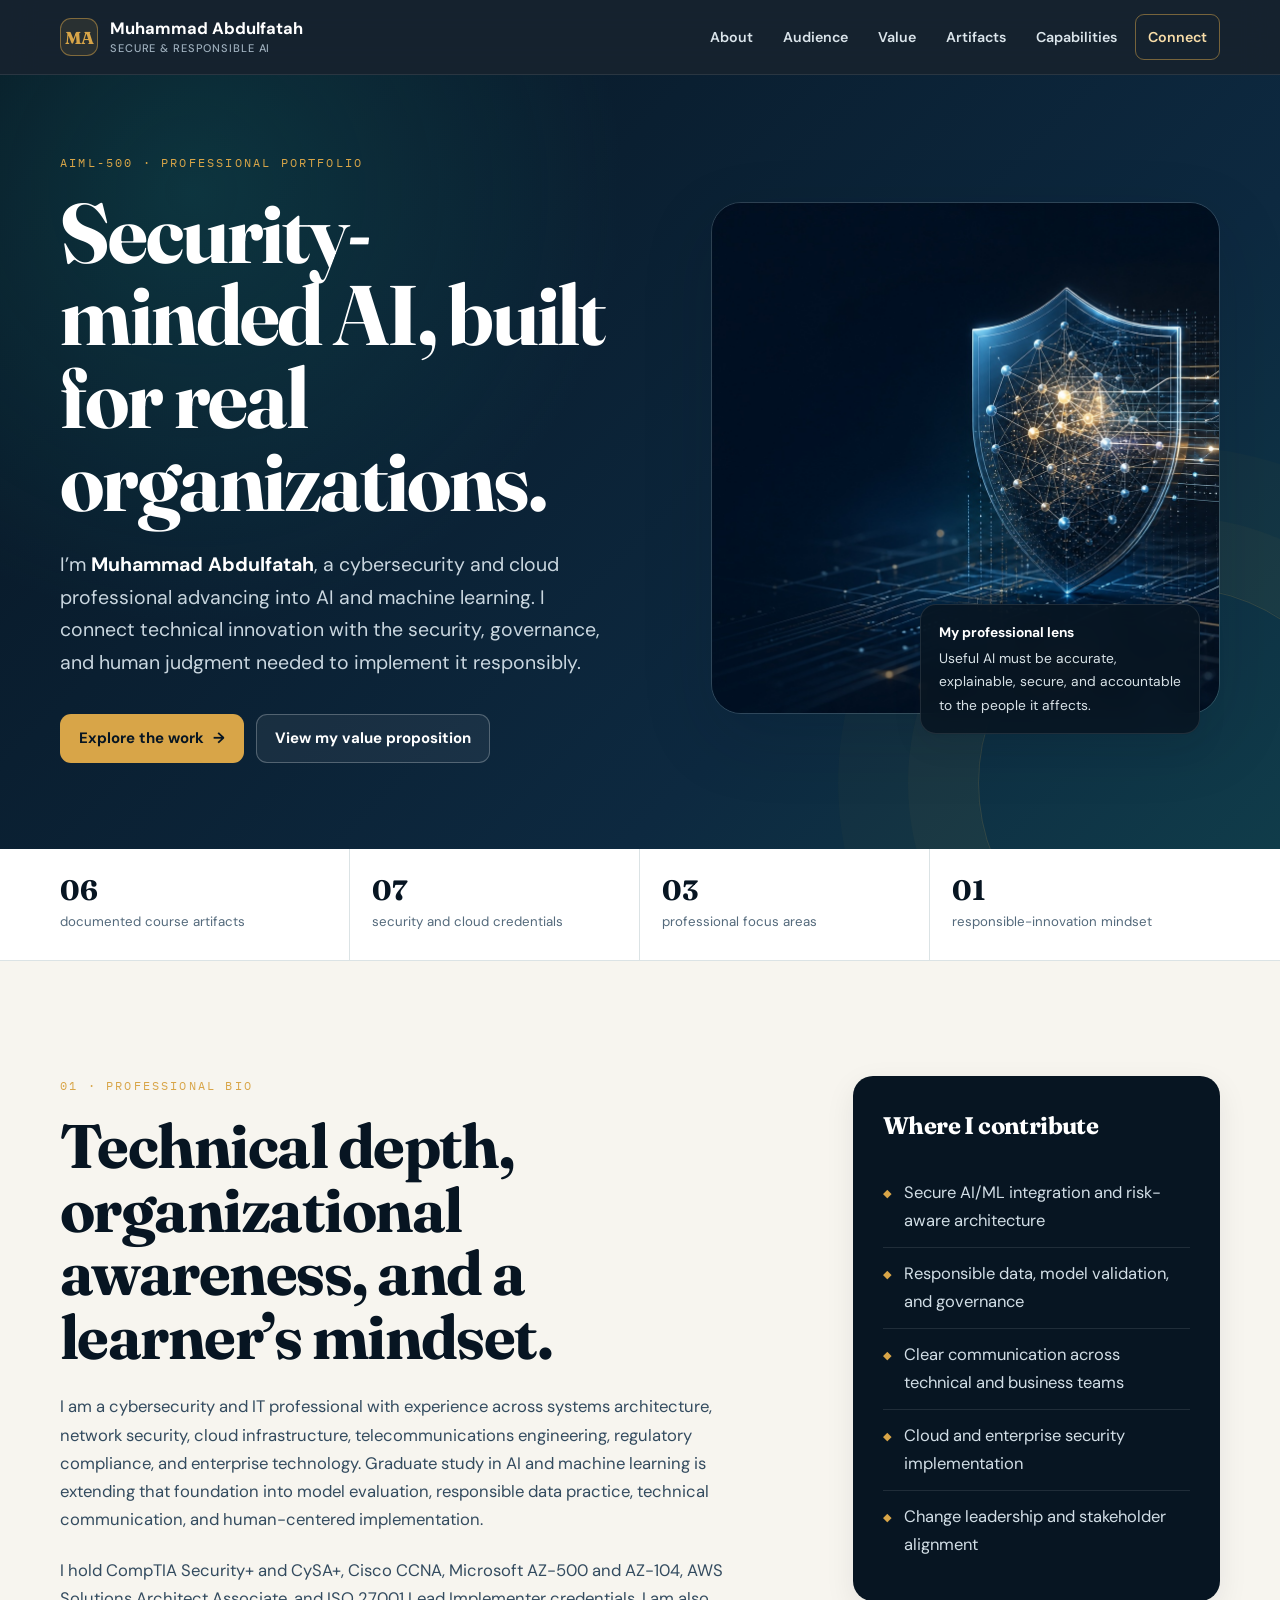
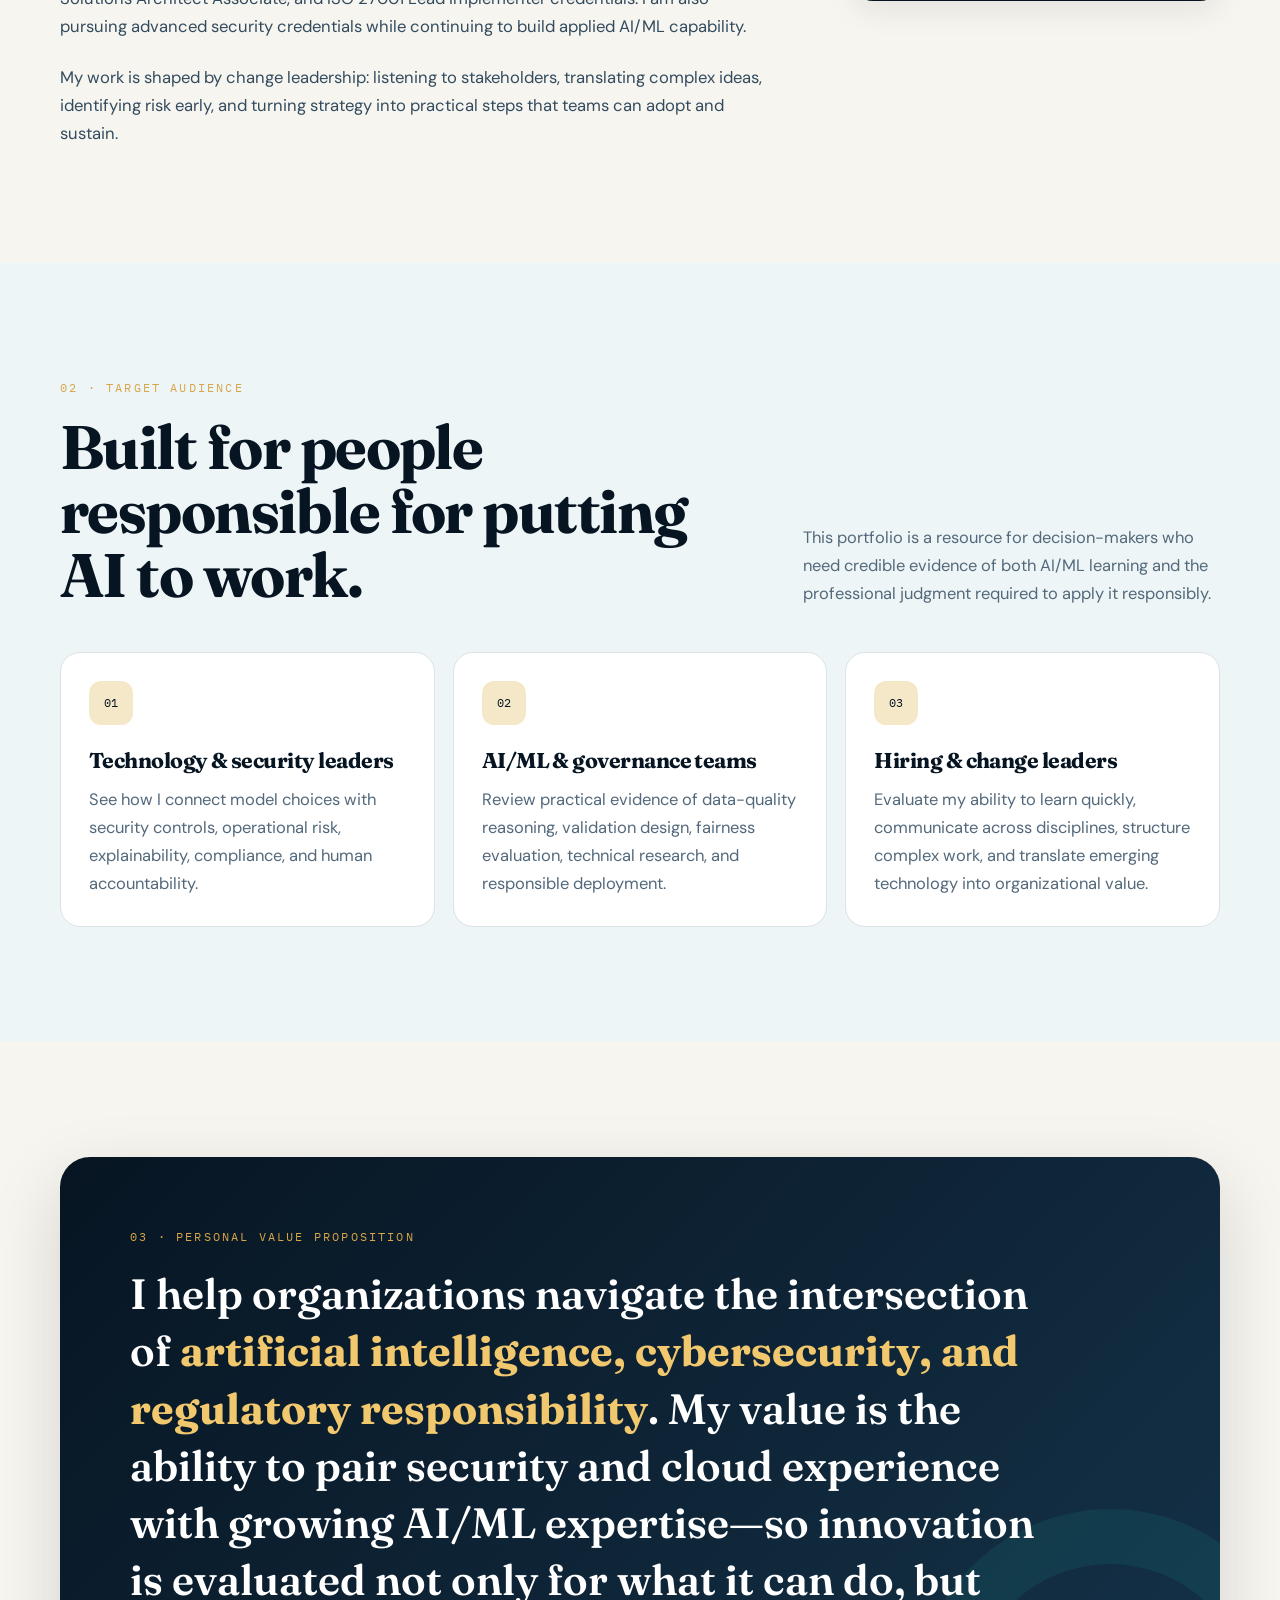
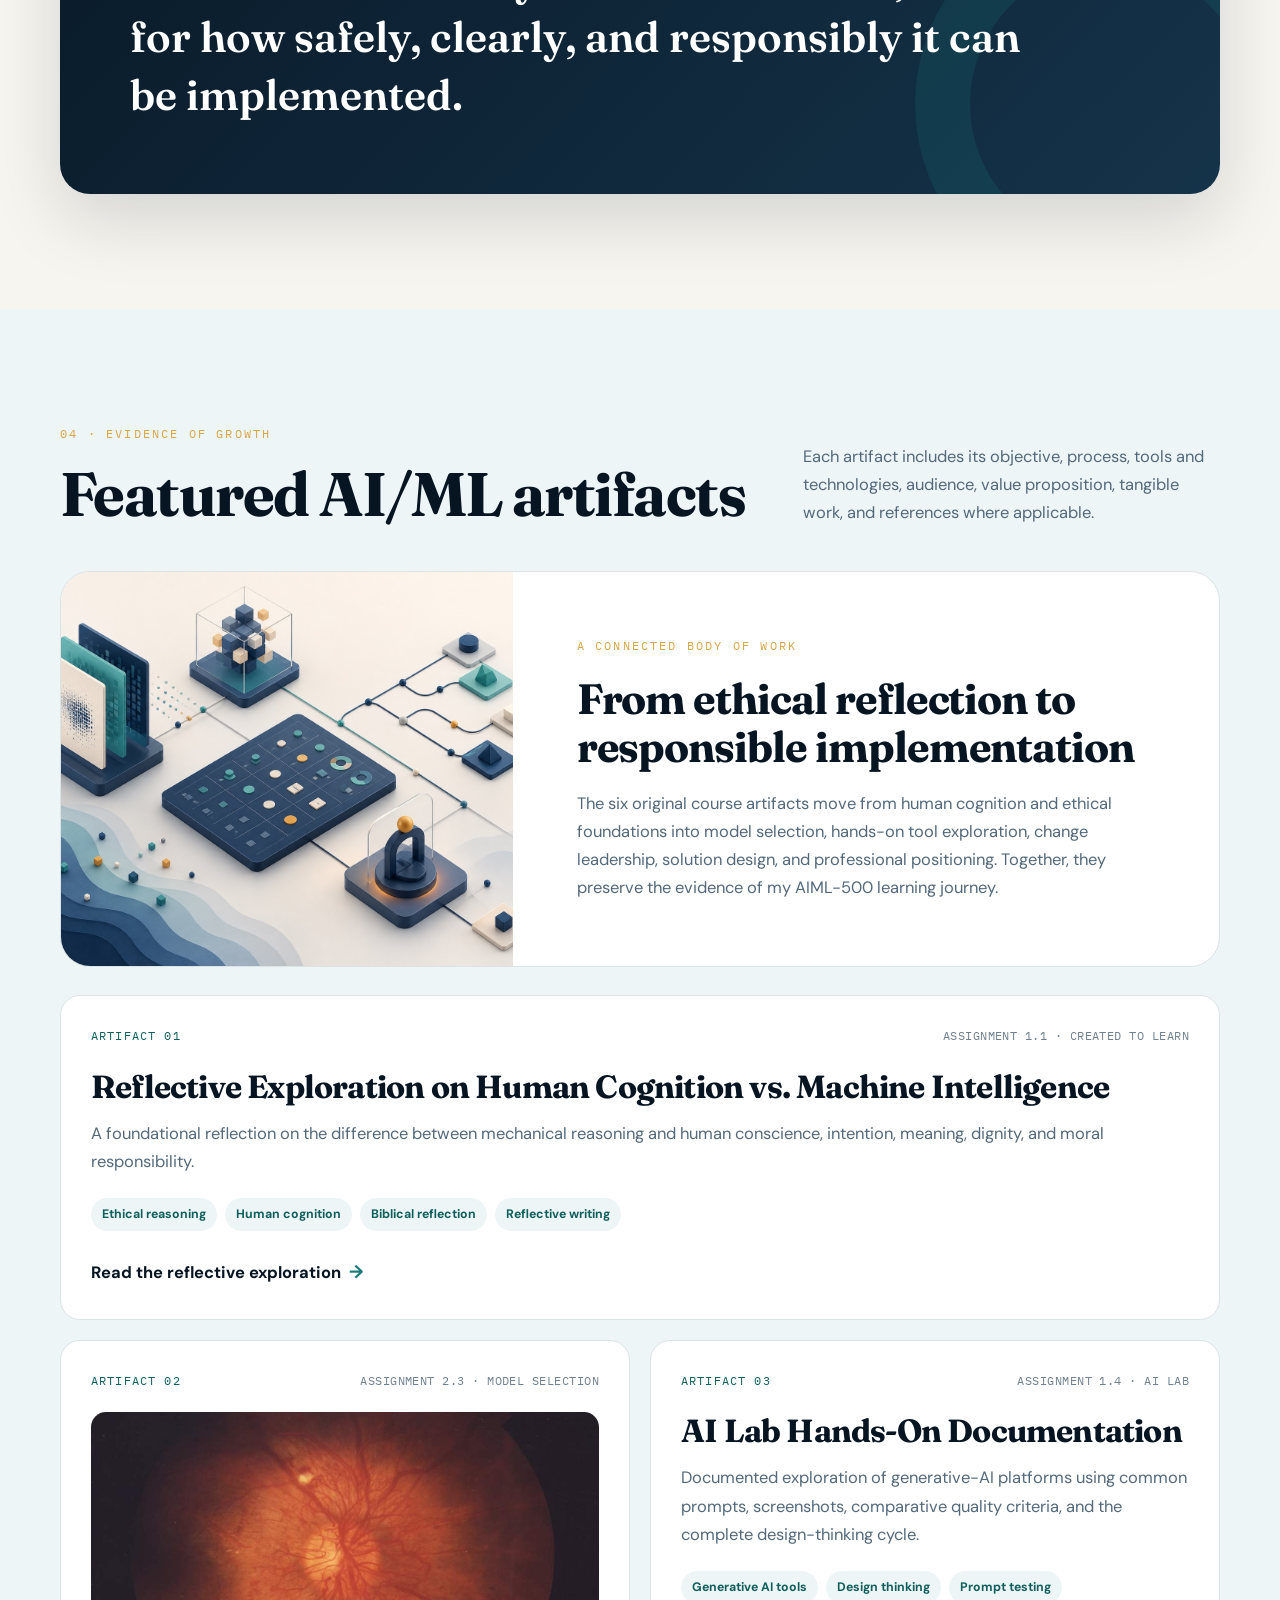
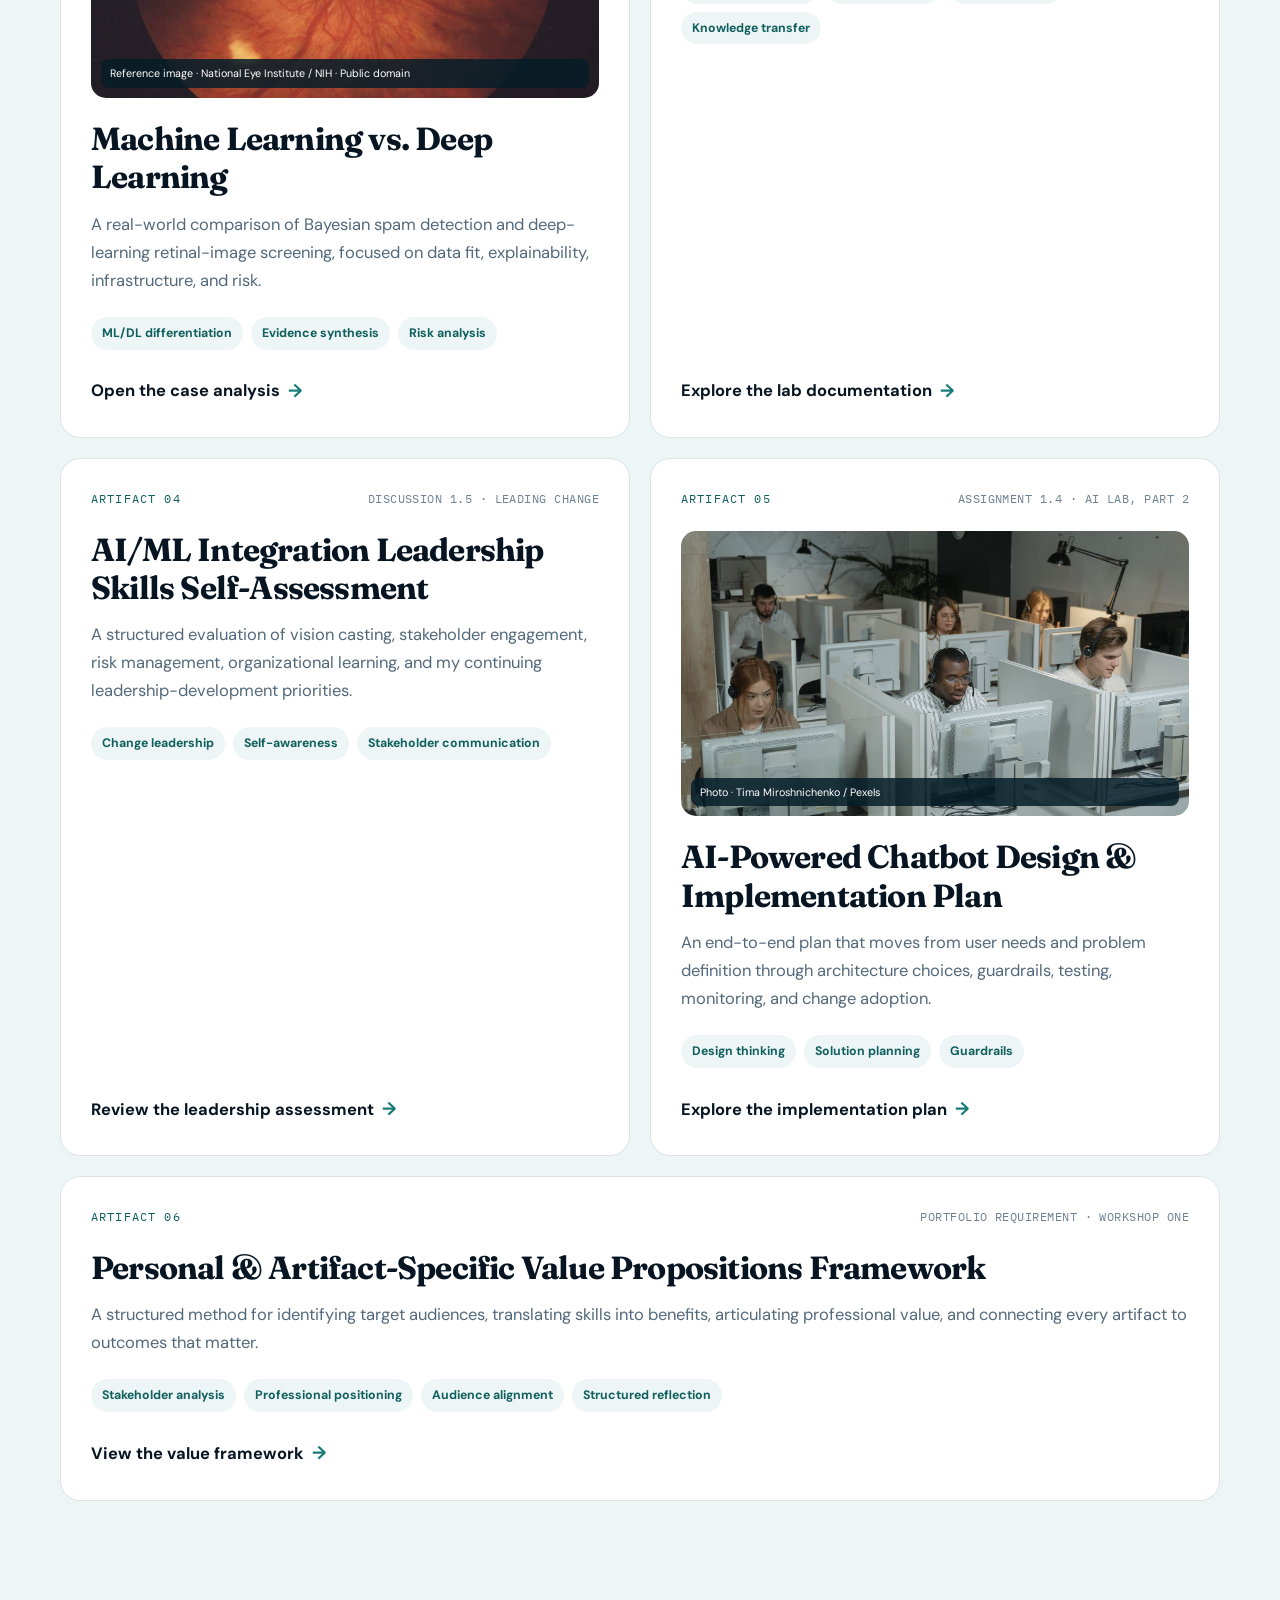
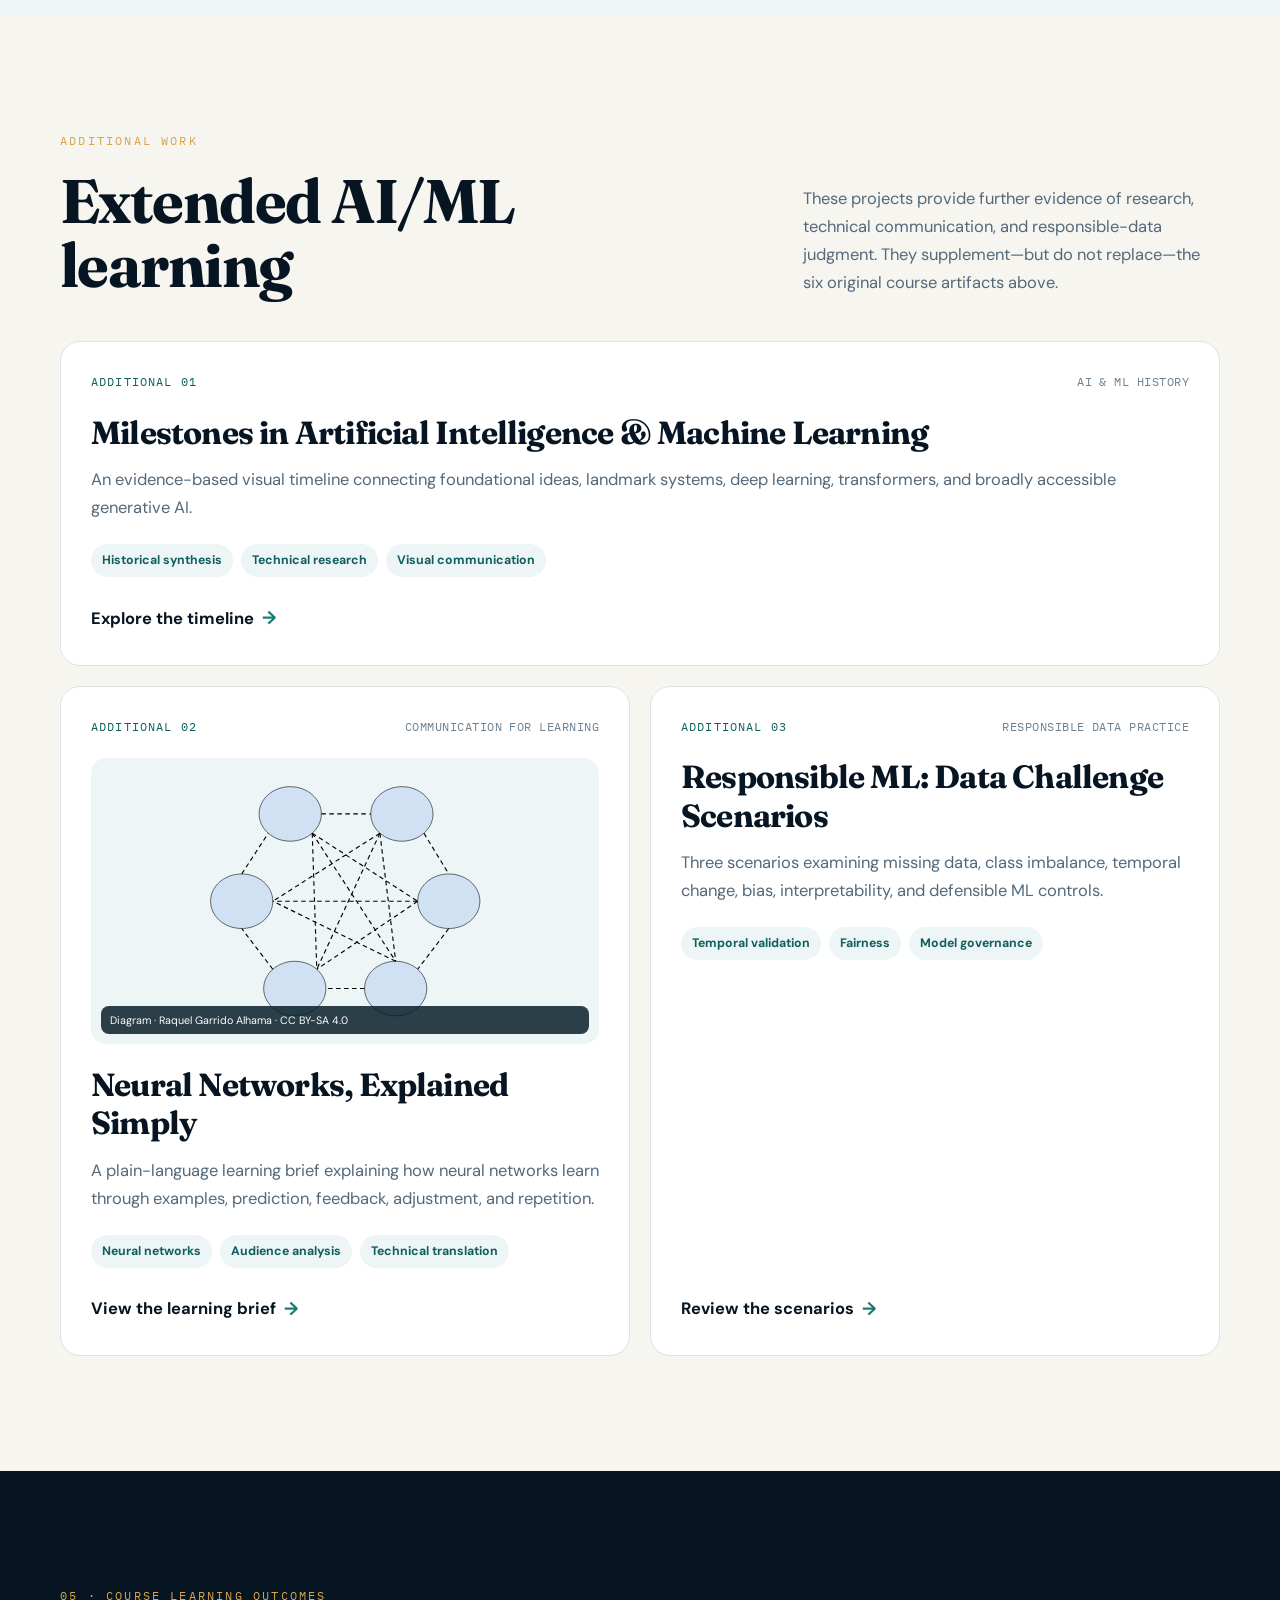
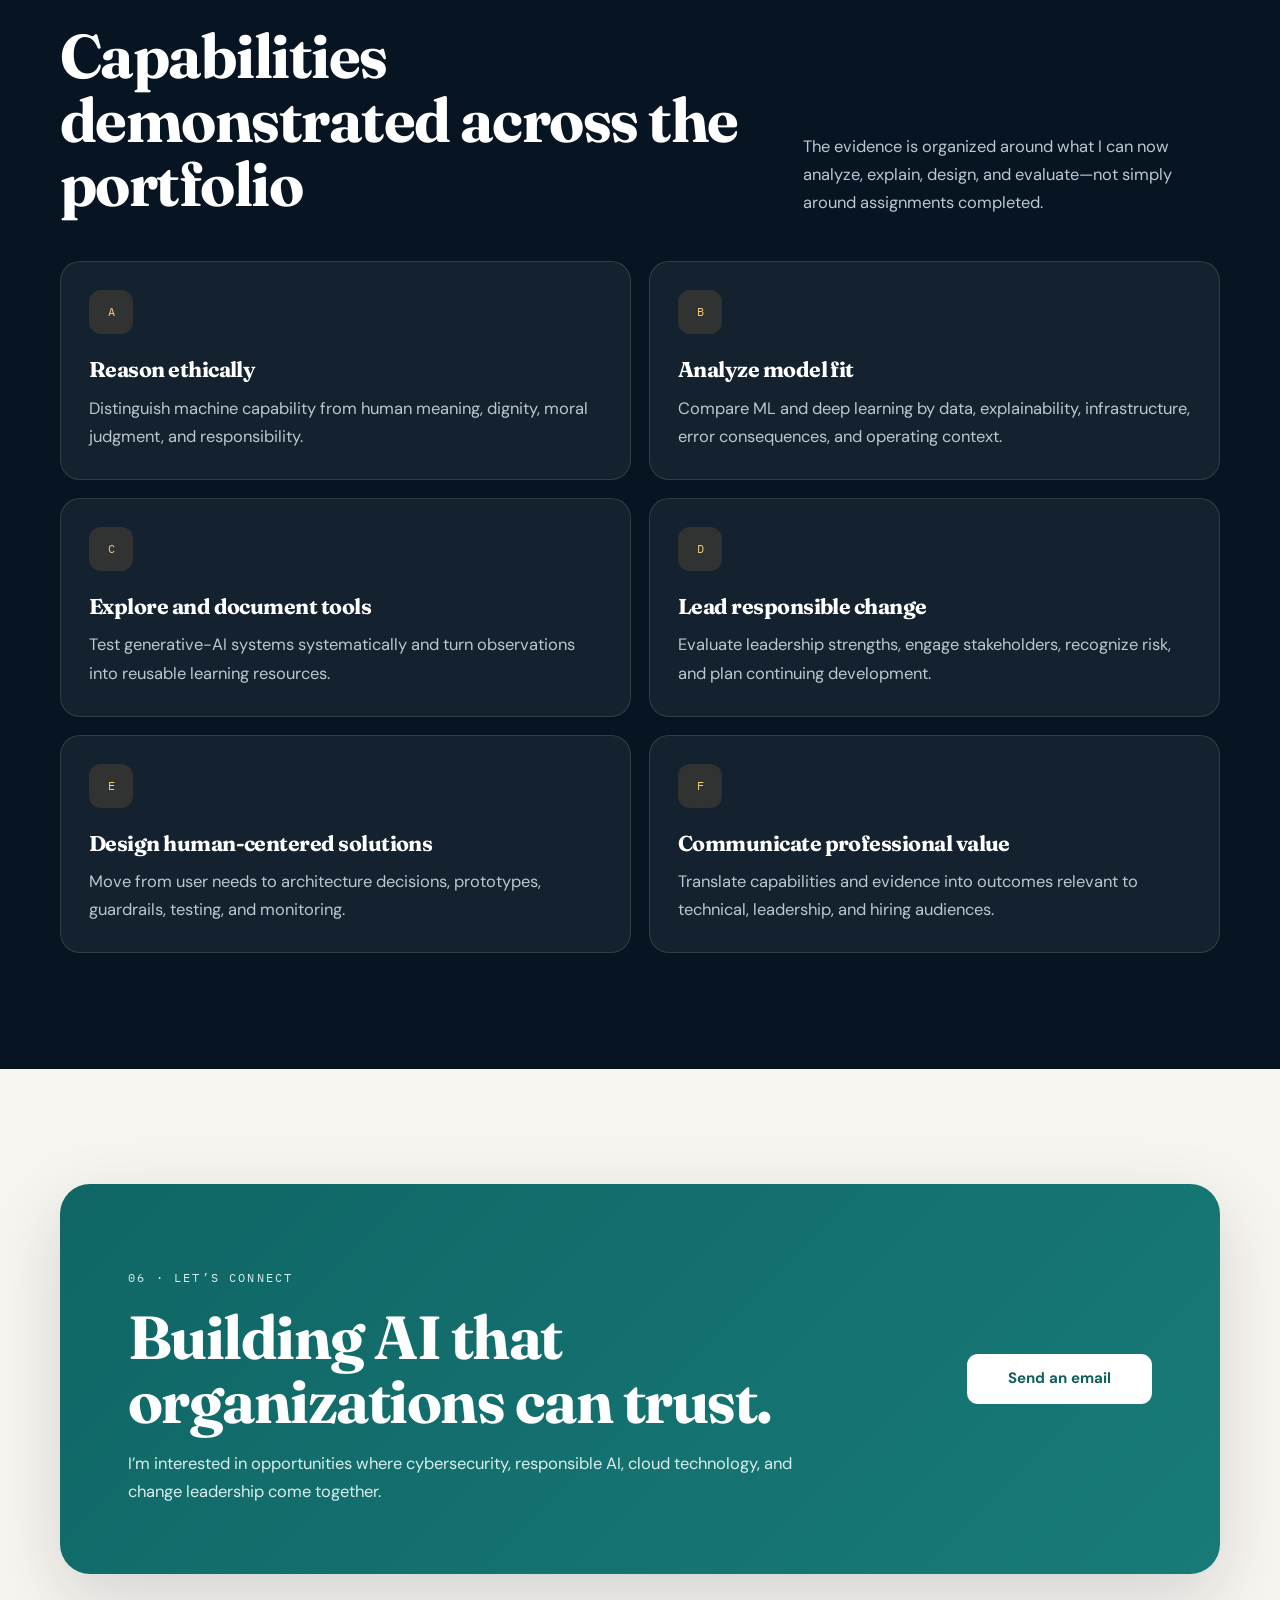
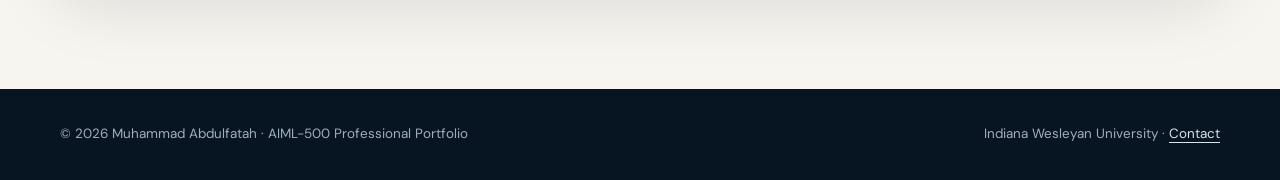
==== commit e957014d: "Restore original portfolio artifacts" ====
--- a/index.html
+++ b/index.html
@@ -55,7 +55,7 @@
 
     <div class="proof-strip" aria-label="Portfolio highlights">
       <div class="container proof-grid">
-        <div class="proof-item"><span class="proof-number">05</span><span class="proof-label">documented AI/ML artifacts</span></div>
+        <div class="proof-item"><span class="proof-number">06</span><span class="proof-label">documented course artifacts</span></div>
         <div class="proof-item"><span class="proof-number">07</span><span class="proof-label">security and cloud credentials</span></div>
         <div class="proof-item"><span class="proof-number">03</span><span class="proof-label">professional focus areas</span></div>
         <div class="proof-item"><span class="proof-number">01</span><span class="proof-label">responsible-innovation mindset</span></div>
@@ -127,29 +127,29 @@
             <p class="eyebrow">04 · Evidence of growth</p>
             <h2 id="artifacts-heading">Featured AI/ML artifacts</h2>
           </div>
-          <p>Each case study includes the required objective, process, tools and technologies, audience, value proposition, tangible work, and references where applicable.</p>
+          <p>Each artifact includes its objective, process, tools and technologies, audience, value proposition, tangible work, and references where applicable.</p>
         </div>
 
         <div class="work-intro">
           <img src="assets/images/responsible-ml-workflow.jpg" alt="Abstract model-evaluation workflow with data layers, decision paths, and a human oversight checkpoint" width="1536" height="1024" loading="lazy">
           <div class="work-intro-copy">
             <p class="eyebrow">A connected body of work</p>
-            <h3>From AI history to responsible implementation</h3>
-            <p>The collection moves from foundational context into technical decision-making, communication, data governance, and human-centered solution design. Together, the artifacts show how my thinking has become more practical, evidence-based, and professionally relevant.</p>
+            <h3>From ethical reflection to responsible implementation</h3>
+            <p>The six original course artifacts move from human cognition and ethical foundations into model selection, hands-on tool exploration, change leadership, solution design, and professional positioning. Together, they preserve the evidence of my AIML-500 learning journey.</p>
           </div>
         </div>
 
         <div class="artifact-grid">
           <article class="project-card">
-            <div class="project-topline"><span class="project-number">Artifact 01</span><span class="project-course">Residency · AI &amp; ML Timeline</span></div>
-            <h3>Milestones in Artificial Intelligence &amp; Machine Learning</h3>
-            <p>An evidence-based visual timeline connecting foundational ideas, learning algorithms, landmark systems, deep learning, transformers, and the rise of broadly accessible generative AI.</p>
-            <ul class="tag-list" aria-label="Skills demonstrated"><li>Historical synthesis</li><li>Technical research</li><li>Visual communication</li><li>Responsible AI context</li></ul>
-            <a class="project-link" href="artifact-1-ai-ml-timeline.html">Explore the interactive timeline</a>
-          </article>
-
-          <article class="project-card">
-            <div class="project-topline"><span class="project-number">Artifact 02</span><span class="project-course">Model selection</span></div>
+            <div class="project-topline"><span class="project-number">Artifact 01</span><span class="project-course">Assignment 1.1 · Created to Learn</span></div>
+            <h3>Reflective Exploration on Human Cognition vs. Machine Intelligence</h3>
+            <p>A foundational reflection on the difference between mechanical reasoning and human conscience, intention, meaning, dignity, and moral responsibility.</p>
+            <ul class="tag-list" aria-label="Skills demonstrated"><li>Ethical reasoning</li><li>Human cognition</li><li>Biblical reflection</li><li>Reflective writing</li></ul>
+            <a class="project-link" href="artifact-1-human-cognition.html">Read the reflective exploration</a>
+          </article>
+
+          <article class="project-card">
+            <div class="project-topline"><span class="project-number">Artifact 02</span><span class="project-course">Assignment 2.3 · Model selection</span></div>
             <figure class="project-card-media">
               <img src="assets/images/retinal-fundus.jpg" alt="Clinical retinal fundus image showing signs of proliferative diabetic retinopathy" width="1000" height="655" loading="lazy">
               <figcaption>Reference image · National Eye Institute / NIH · Public domain</figcaption>
@@ -161,27 +161,23 @@
           </article>
 
           <article class="project-card">
-            <div class="project-topline"><span class="project-number">Artifact 03</span><span class="project-course">Communication for learning</span></div>
-            <figure class="project-card-media diagram">
-              <img src="assets/images/neural-network-diagram.svg" alt="Diagram of a fully connected neural network with input, hidden, and output layers" width="700" height="600" loading="lazy">
-              <figcaption>Diagram · Raquel Garrido Alhama · CC BY-SA 4.0</figcaption>
-            </figure>
-            <h3>Neural Networks, Explained Simply</h3>
-            <p>A plain-language learning brief that explains how neural networks learn through examples, prediction, feedback, weight adjustment, and repetition.</p>
-            <ul class="tag-list" aria-label="Skills demonstrated"><li>Neural networks</li><li>Audience analysis</li><li>Technical translation</li></ul>
-            <a class="project-link" href="artifact-3-neural-networks.html">View the learning brief</a>
-          </article>
-
-          <article class="project-card">
-            <div class="project-topline"><span class="project-number">Artifact 04</span><span class="project-course">Responsible data practice</span></div>
-            <h3>Responsible ML: Data Challenge Scenarios</h3>
-            <p>Three scenarios examining missing data, class imbalance, temporal change, bias, interpretability, and the controls required for defensible ML decisions.</p>
-            <ul class="tag-list" aria-label="Skills demonstrated"><li>Temporal validation</li><li>Fairness</li><li>Model governance</li></ul>
-            <a class="project-link" href="artifact-4-data-challenges.html">Review the scenarios</a>
-          </article>
-
-          <article class="project-card">
-            <div class="project-topline"><span class="project-number">Artifact 05</span><span class="project-course">Design thinking</span></div>
+            <div class="project-topline"><span class="project-number">Artifact 03</span><span class="project-course">Assignment 1.4 · AI Lab</span></div>
+            <h3>AI Lab Hands-On Documentation</h3>
+            <p>Documented exploration of generative-AI platforms using common prompts, screenshots, comparative quality criteria, and the complete design-thinking cycle.</p>
+            <ul class="tag-list" aria-label="Skills demonstrated"><li>Generative AI tools</li><li>Design thinking</li><li>Prompt testing</li><li>Knowledge transfer</li></ul>
+            <a class="project-link" href="artifact-3-ai-lab-documentation.html">Explore the lab documentation</a>
+          </article>
+
+          <article class="project-card">
+            <div class="project-topline"><span class="project-number">Artifact 04</span><span class="project-course">Discussion 1.5 · Leading Change</span></div>
+            <h3>AI/ML Integration Leadership Skills Self-Assessment</h3>
+            <p>A structured evaluation of vision casting, stakeholder engagement, risk management, organizational learning, and my continuing leadership-development priorities.</p>
+            <ul class="tag-list" aria-label="Skills demonstrated"><li>Change leadership</li><li>Self-awareness</li><li>Stakeholder communication</li></ul>
+            <a class="project-link" href="artifact-4-leadership-assessment.html">Review the leadership assessment</a>
+          </article>
+
+          <article class="project-card">
+            <div class="project-topline"><span class="project-number">Artifact 05</span><span class="project-course">Assignment 1.4 · AI Lab, Part 2</span></div>
             <figure class="project-card-media">
               <img src="assets/images/customer-support-team.jpg" alt="Customer-support professionals collaborating at their workstations" width="1600" height="1067" loading="lazy">
               <figcaption>Photo · Tima Miroshnichenko / Pexels</figcaption>
@@ -191,6 +187,50 @@
             <ul class="tag-list" aria-label="Skills demonstrated"><li>Design thinking</li><li>Solution planning</li><li>Guardrails</li></ul>
             <a class="project-link" href="artifact-5-chatbot-plan.html">Explore the implementation plan</a>
           </article>
+
+          <article class="project-card project-card-wide">
+            <div class="project-topline"><span class="project-number">Artifact 06</span><span class="project-course">Portfolio requirement · Workshop One</span></div>
+            <h3>Personal &amp; Artifact-Specific Value Propositions Framework</h3>
+            <p>A structured method for identifying target audiences, translating skills into benefits, articulating professional value, and connecting every artifact to outcomes that matter.</p>
+            <ul class="tag-list" aria-label="Skills demonstrated"><li>Stakeholder analysis</li><li>Professional positioning</li><li>Audience alignment</li><li>Structured reflection</li></ul>
+            <a class="project-link" href="artifact-6-value-propositions.html">View the value framework</a>
+          </article>
+        </div>
+      </div>
+    </section>
+
+    <section class="section" id="additional-work" aria-labelledby="additional-heading">
+      <div class="container">
+        <div class="section-heading">
+          <div>
+            <p class="eyebrow">Additional work</p>
+            <h2 id="additional-heading">Extended AI/ML learning</h2>
+          </div>
+          <p>These projects provide further evidence of research, technical communication, and responsible-data judgment. They supplement—but do not replace—the six original course artifacts above.</p>
+        </div>
+        <div class="artifact-grid additional-grid">
+          <article class="project-card">
+            <div class="project-topline"><span class="project-number">Additional 01</span><span class="project-course">AI &amp; ML history</span></div>
+            <h3>Milestones in Artificial Intelligence &amp; Machine Learning</h3>
+            <p>An evidence-based visual timeline connecting foundational ideas, landmark systems, deep learning, transformers, and broadly accessible generative AI.</p>
+            <ul class="tag-list" aria-label="Skills demonstrated"><li>Historical synthesis</li><li>Technical research</li><li>Visual communication</li></ul>
+            <a class="project-link" href="additional-ai-ml-timeline.html">Explore the timeline</a>
+          </article>
+          <article class="project-card">
+            <div class="project-topline"><span class="project-number">Additional 02</span><span class="project-course">Communication for learning</span></div>
+            <figure class="project-card-media diagram"><img src="assets/images/neural-network-diagram.svg" alt="Diagram of a fully connected neural network with input, hidden, and output layers" width="700" height="600" loading="lazy"><figcaption>Diagram · Raquel Garrido Alhama · CC BY-SA 4.0</figcaption></figure>
+            <h3>Neural Networks, Explained Simply</h3>
+            <p>A plain-language learning brief explaining how neural networks learn through examples, prediction, feedback, adjustment, and repetition.</p>
+            <ul class="tag-list" aria-label="Skills demonstrated"><li>Neural networks</li><li>Audience analysis</li><li>Technical translation</li></ul>
+            <a class="project-link" href="additional-neural-networks.html">View the learning brief</a>
+          </article>
+          <article class="project-card">
+            <div class="project-topline"><span class="project-number">Additional 03</span><span class="project-course">Responsible data practice</span></div>
+            <h3>Responsible ML: Data Challenge Scenarios</h3>
+            <p>Three scenarios examining missing data, class imbalance, temporal change, bias, interpretability, and defensible ML controls.</p>
+            <ul class="tag-list" aria-label="Skills demonstrated"><li>Temporal validation</li><li>Fairness</li><li>Model governance</li></ul>
+            <a class="project-link" href="additional-data-challenges.html">Review the scenarios</a>
+          </article>
         </div>
       </div>
     </section>
@@ -205,10 +245,12 @@
           <p>The evidence is organized around what I can now analyze, explain, design, and evaluate—not simply around assignments completed.</p>
         </div>
         <div class="competency-grid">
-          <article class="competency-card"><span class="card-icon" aria-hidden="true">A</span><h3>Analyze model fit</h3><p>Differentiate traditional ML and deep learning by data type, feature learning, computing needs, explanation requirements, error costs, and operating context.</p></article>
-          <article class="competency-card"><span class="card-icon" aria-hidden="true">B</span><h3>Evaluate data responsibly</h3><p>Identify leakage, missingness, imbalance, temporal shift, biased labels, subgroup disparities, and post-deployment monitoring needs.</p></article>
-          <article class="competency-card"><span class="card-icon" aria-hidden="true">C</span><h3>Communicate for adoption</h3><p>Translate AI/ML concepts for nontechnical audiences using analogy, chunking, progressive disclosure, evidence, and clear limitations.</p></article>
-          <article class="competency-card"><span class="card-icon" aria-hidden="true">D</span><h3>Design human-centered solutions</h3><p>Move from stakeholder needs to prototypes, guardrails, test plans, governance decisions, and practical implementation pathways.</p></article>
+          <article class="competency-card"><span class="card-icon" aria-hidden="true">A</span><h3>Reason ethically</h3><p>Distinguish machine capability from human meaning, dignity, moral judgment, and responsibility.</p></article>
+          <article class="competency-card"><span class="card-icon" aria-hidden="true">B</span><h3>Analyze model fit</h3><p>Compare ML and deep learning by data, explainability, infrastructure, error consequences, and operating context.</p></article>
+          <article class="competency-card"><span class="card-icon" aria-hidden="true">C</span><h3>Explore and document tools</h3><p>Test generative-AI systems systematically and turn observations into reusable learning resources.</p></article>
+          <article class="competency-card"><span class="card-icon" aria-hidden="true">D</span><h3>Lead responsible change</h3><p>Evaluate leadership strengths, engage stakeholders, recognize risk, and plan continuing development.</p></article>
+          <article class="competency-card"><span class="card-icon" aria-hidden="true">E</span><h3>Design human-centered solutions</h3><p>Move from user needs to architecture decisions, prototypes, guardrails, testing, and monitoring.</p></article>
+          <article class="competency-card"><span class="card-icon" aria-hidden="true">F</span><h3>Communicate professional value</h3><p>Translate capabilities and evidence into outcomes relevant to technical, leadership, and hiring audiences.</p></article>
         </div>
       </div>
     </section>
--- a/styles.css
+++ b/styles.css
@@ -699,6 +699,10 @@
   grid-column: 1 / -1;
 }
 
+.project-card.project-card-wide {
+  grid-column: 1 / -1;
+}
+
 .project-topline {
   display: flex;
   align-items: center;
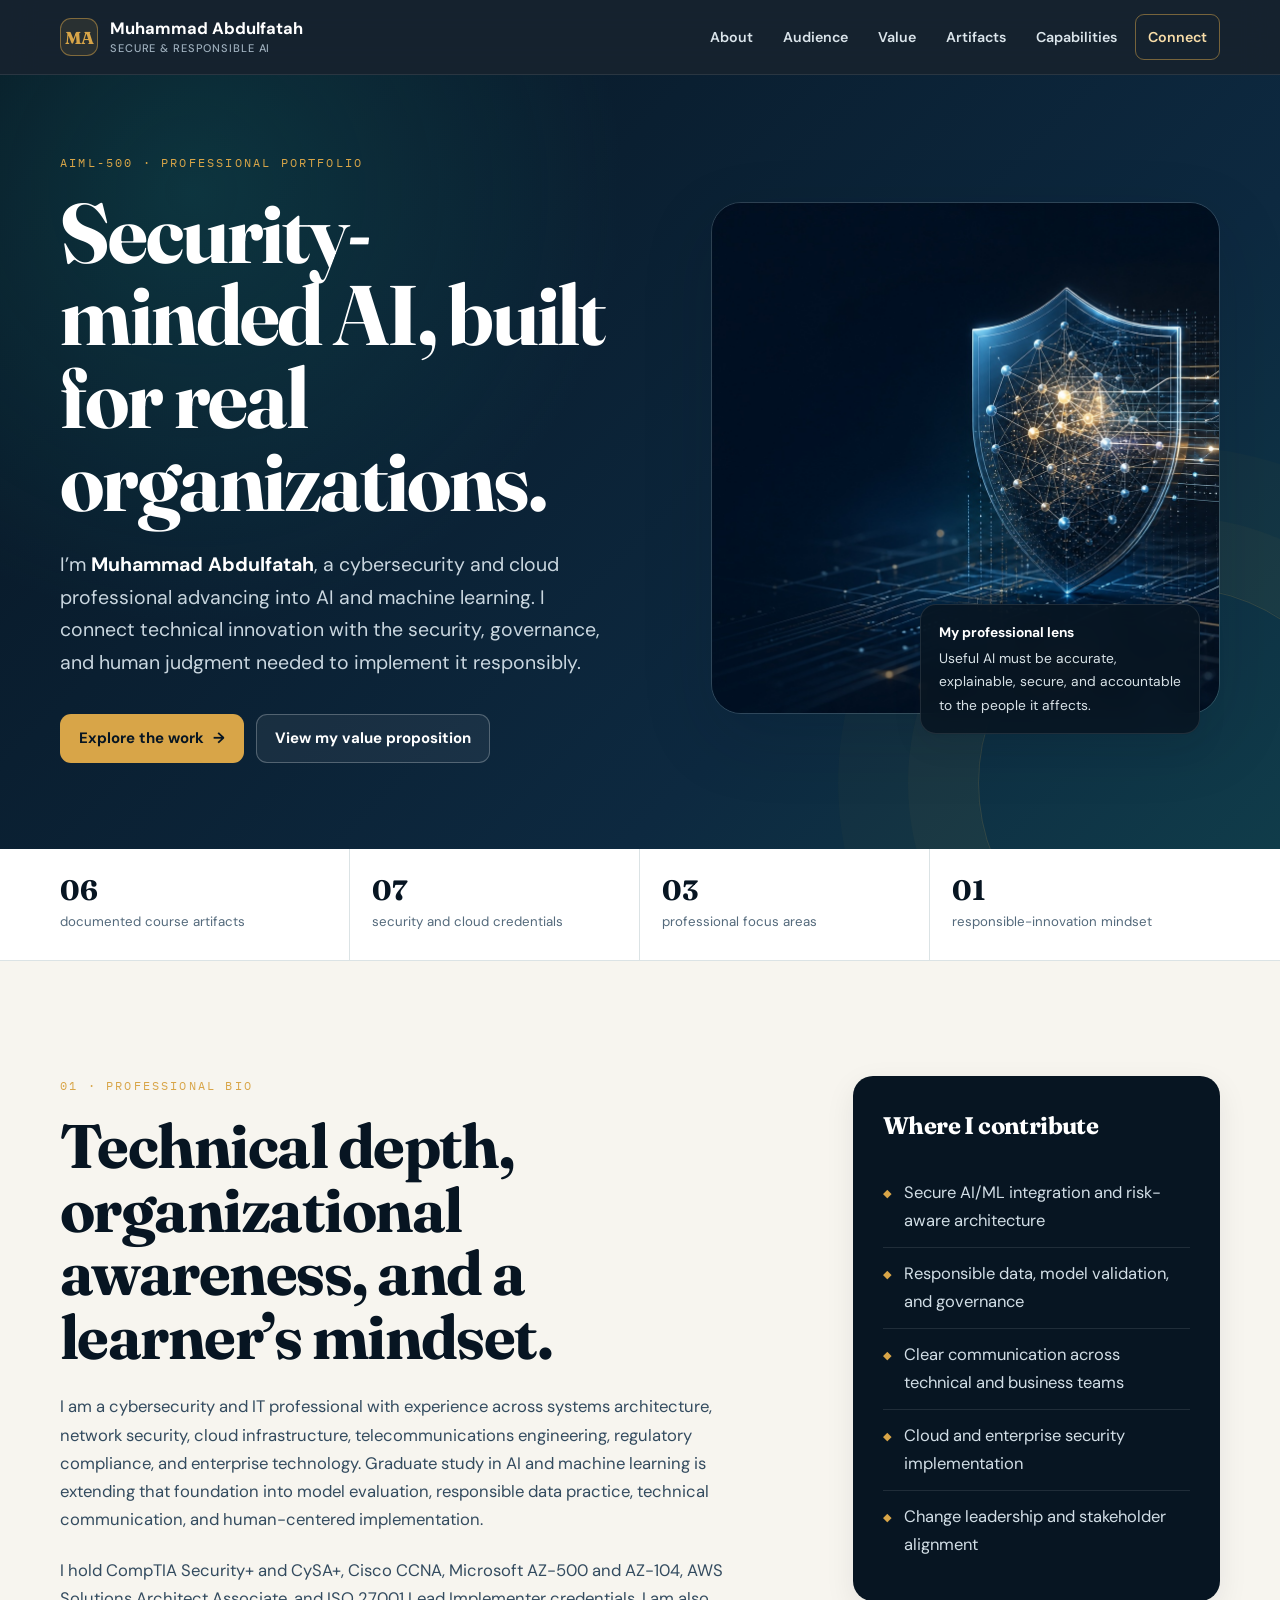
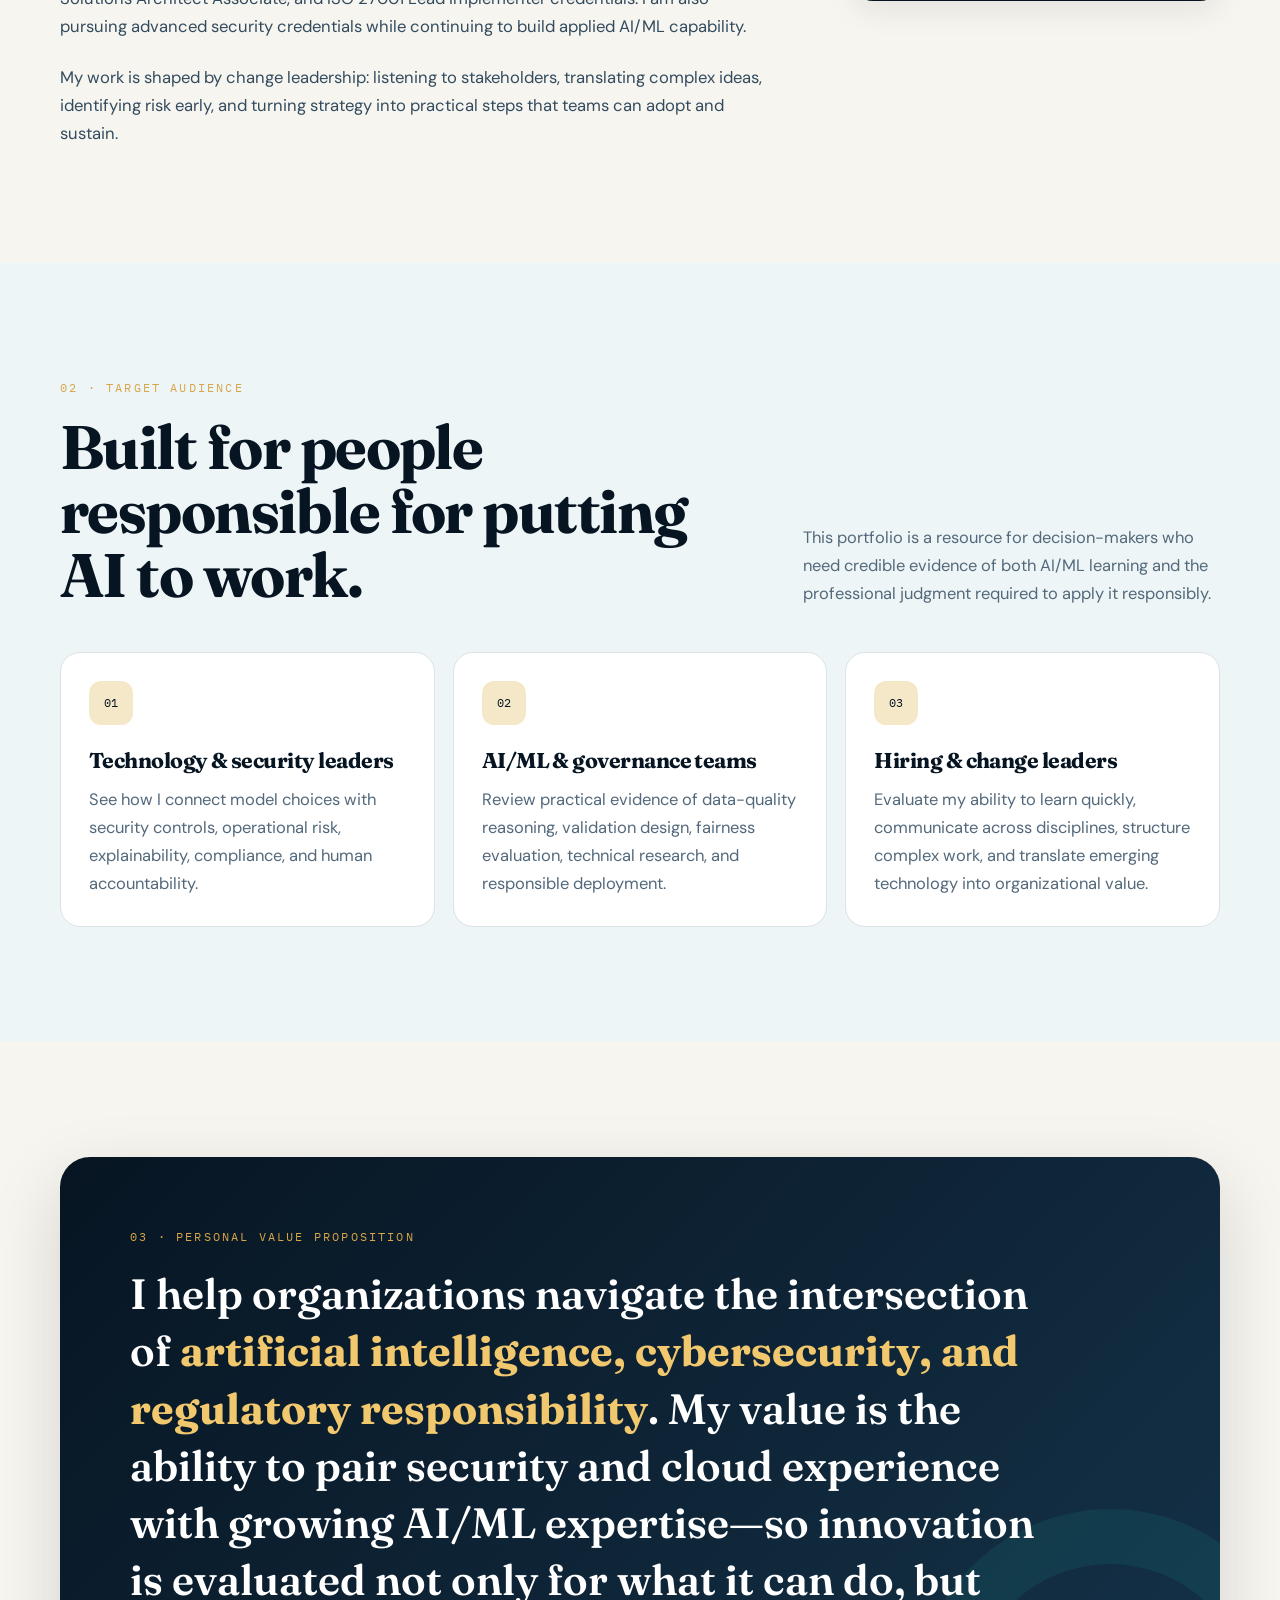
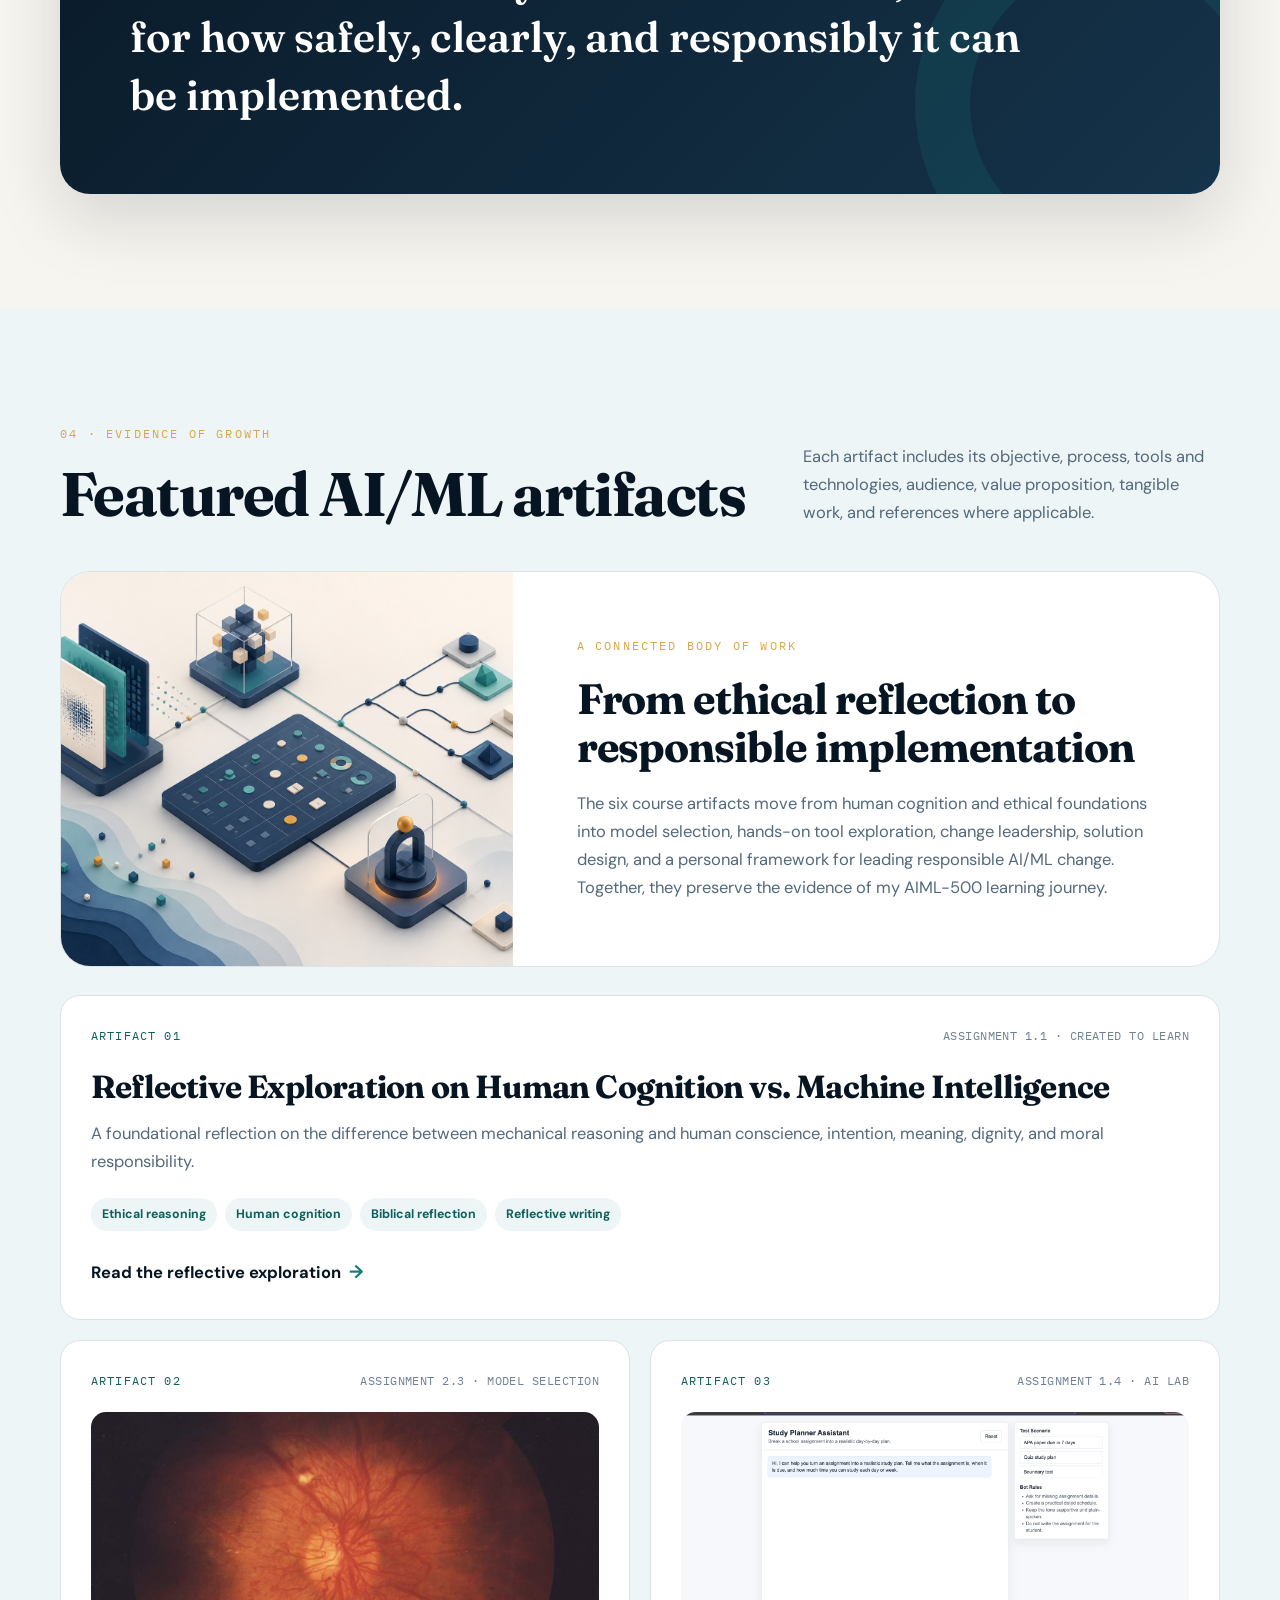
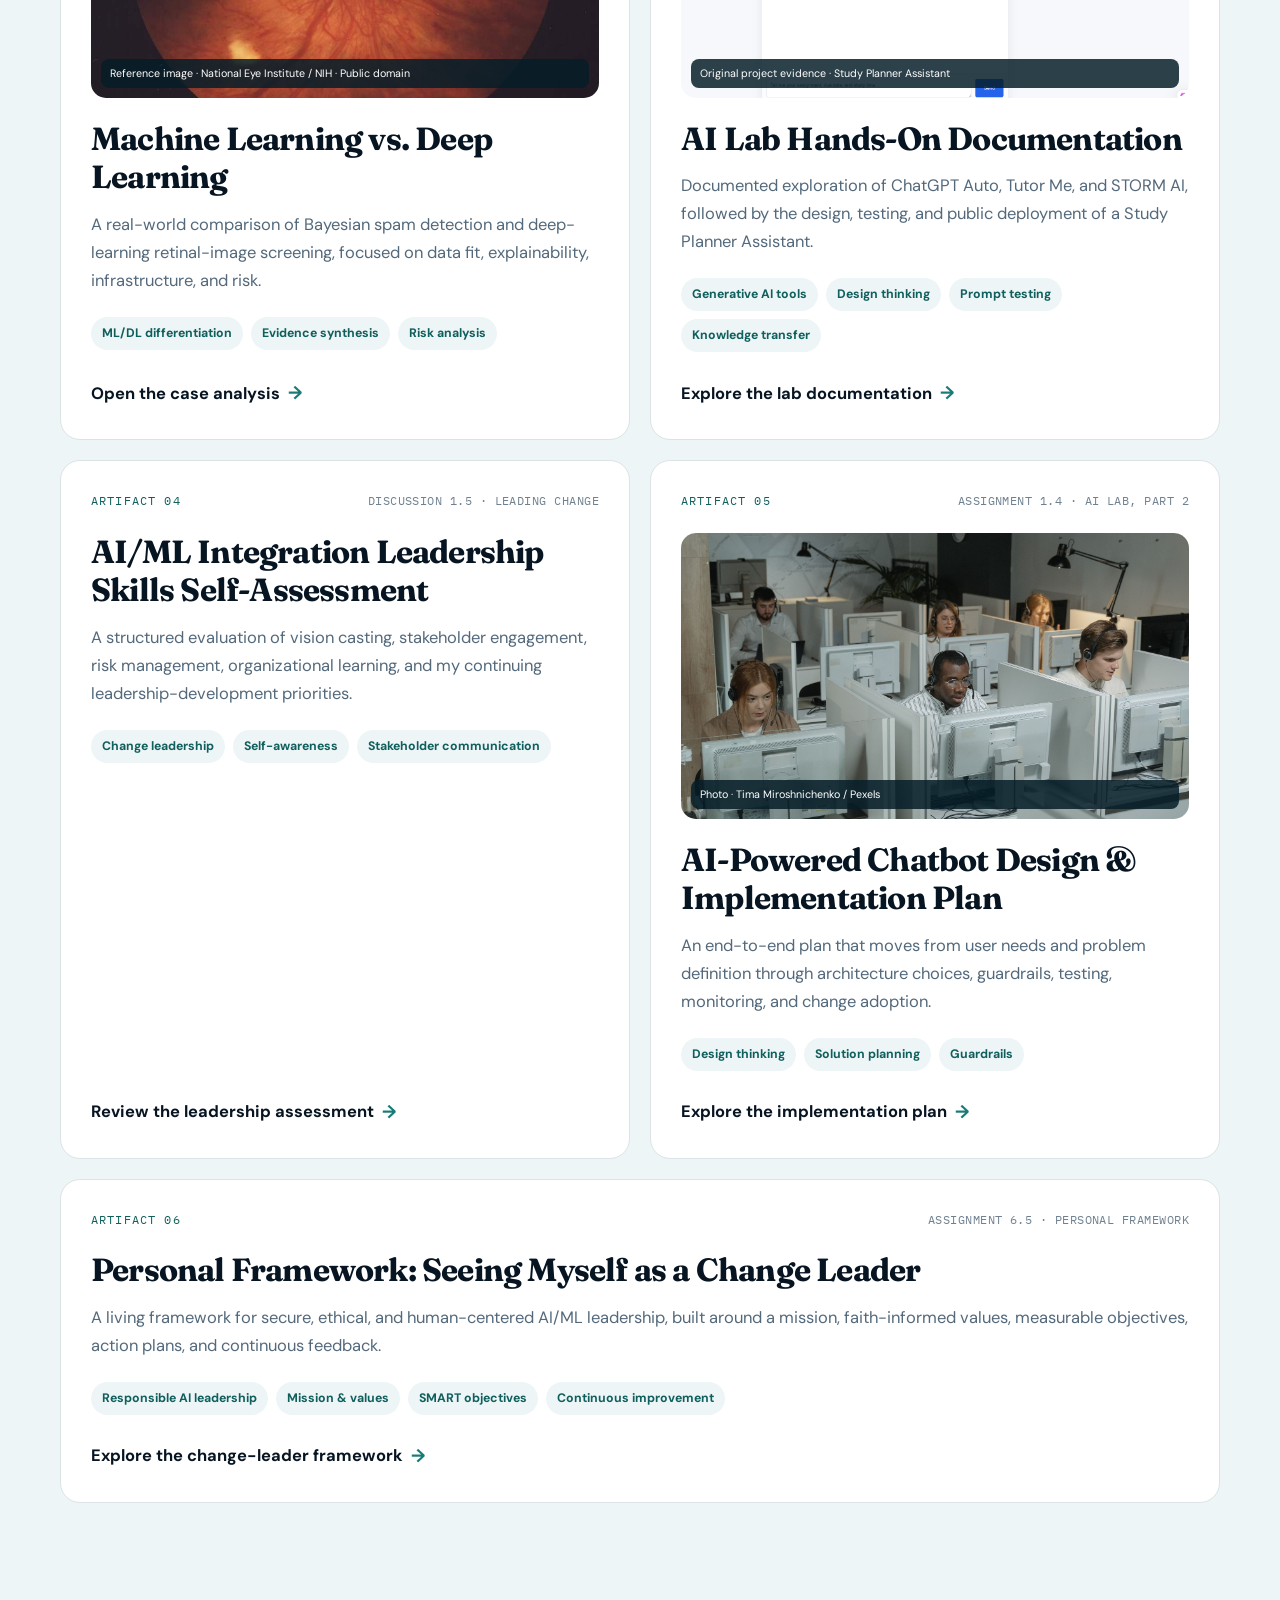
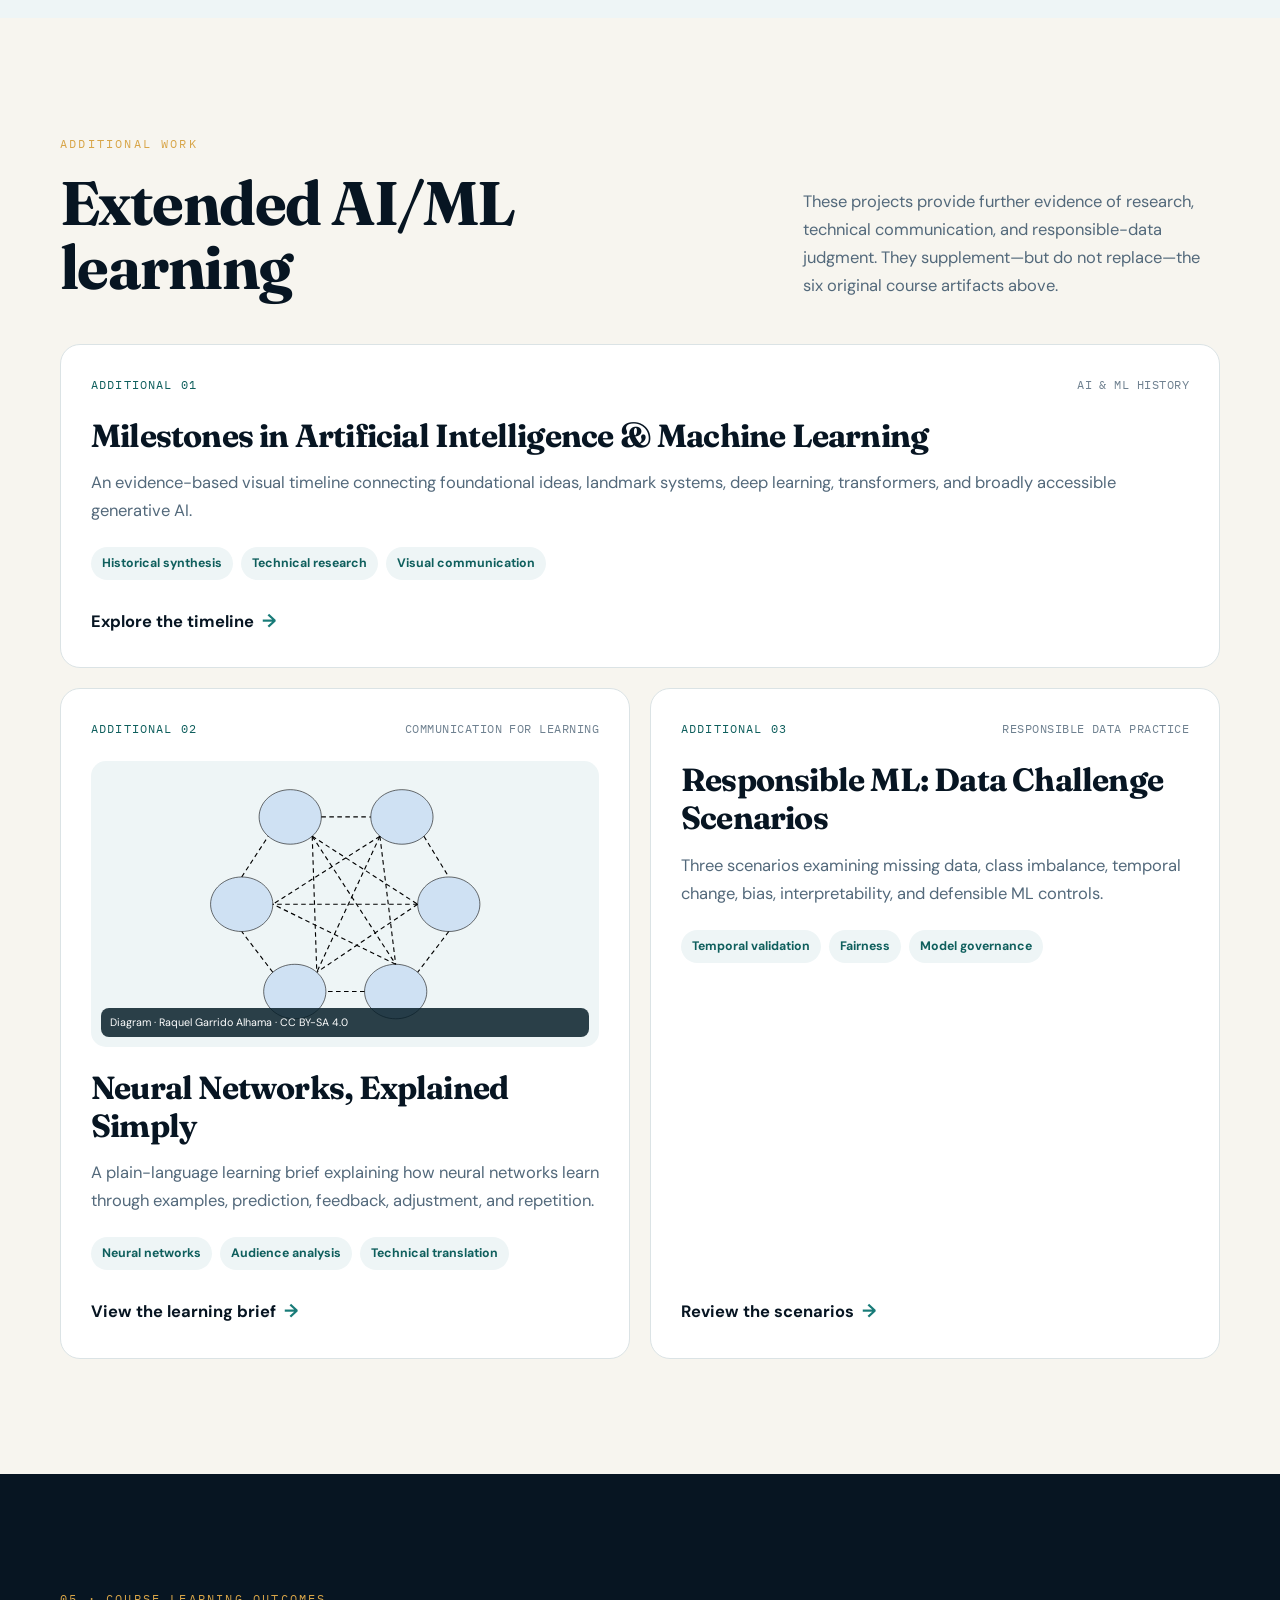
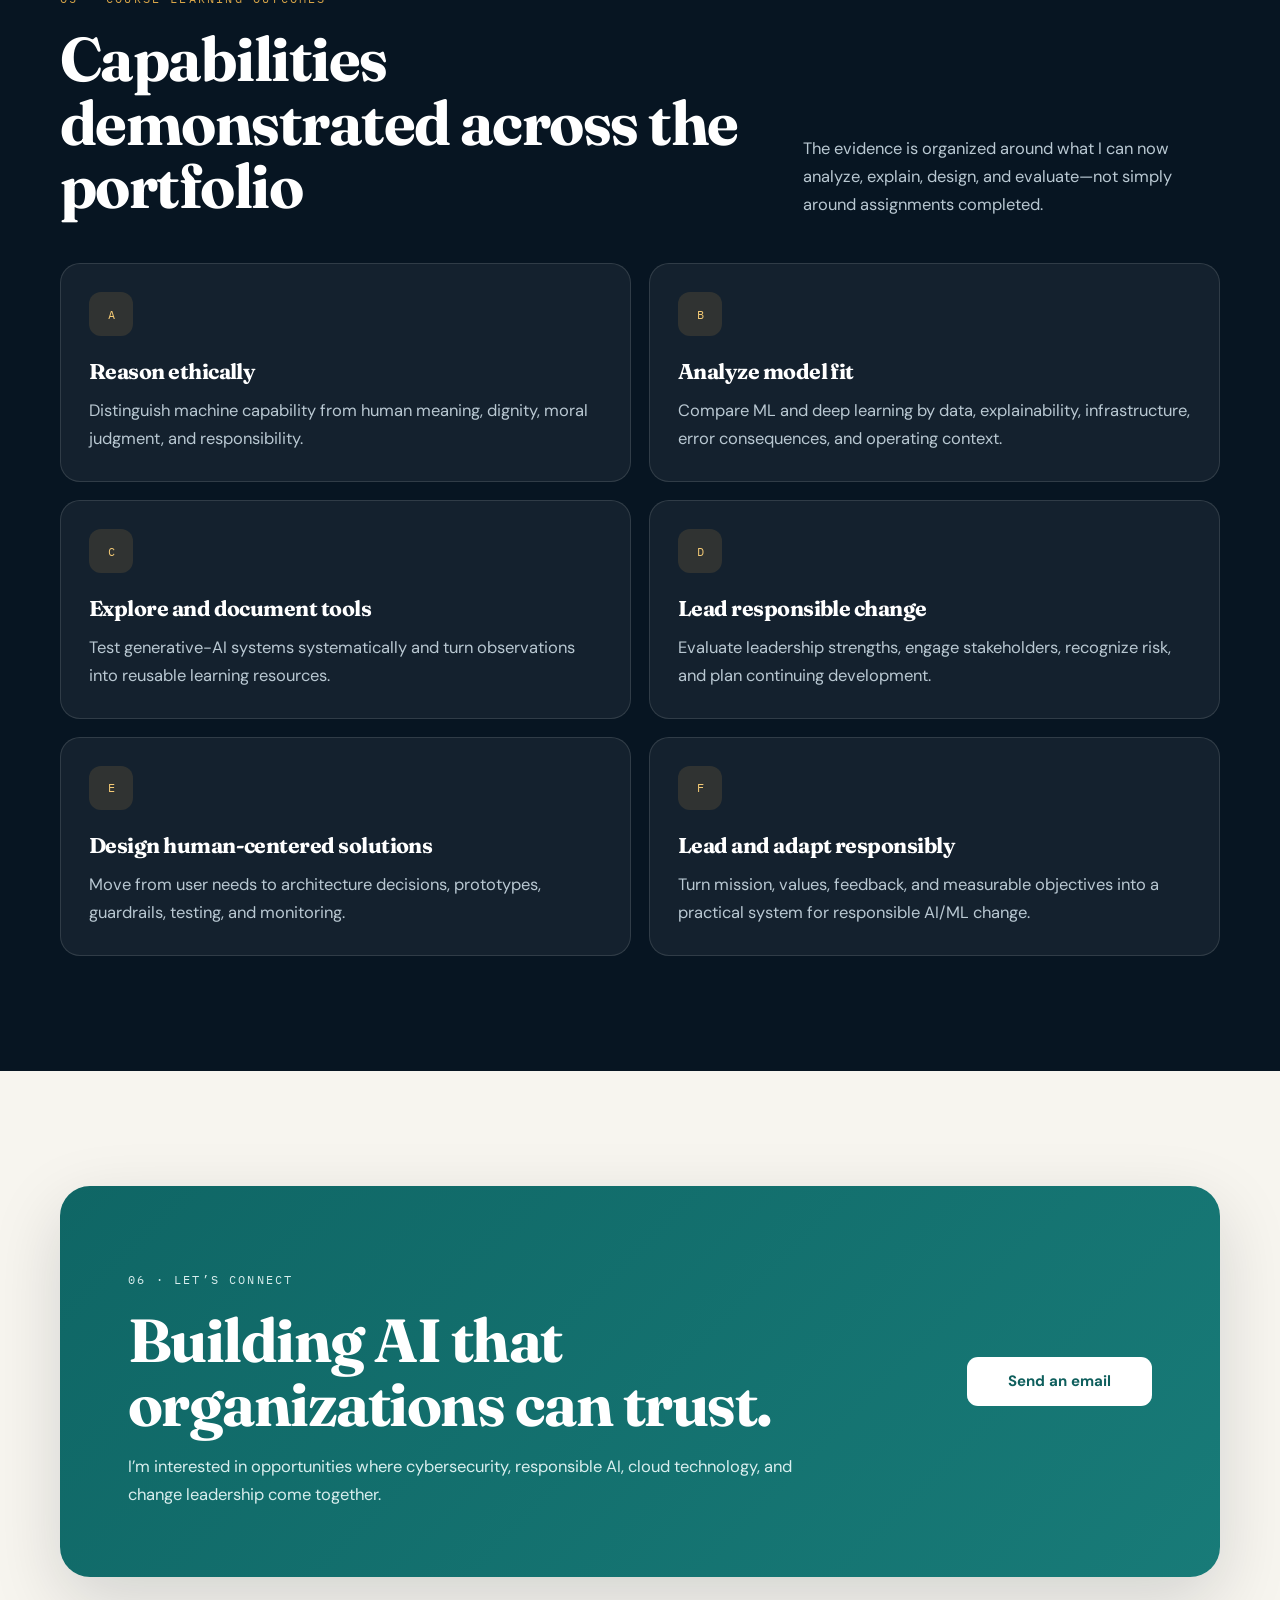
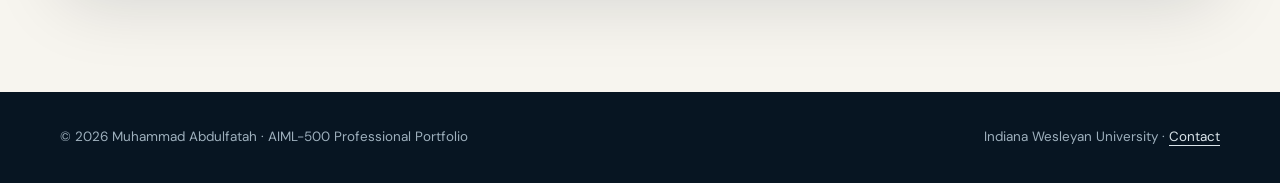
==== commit d8790e48: "Add final leadership framework artifact" ====
--- a/index.html
+++ b/index.html
@@ -135,7 +135,7 @@
           <div class="work-intro-copy">
             <p class="eyebrow">A connected body of work</p>
             <h3>From ethical reflection to responsible implementation</h3>
-            <p>The six original course artifacts move from human cognition and ethical foundations into model selection, hands-on tool exploration, change leadership, solution design, and professional positioning. Together, they preserve the evidence of my AIML-500 learning journey.</p>
+            <p>The six course artifacts move from human cognition and ethical foundations into model selection, hands-on tool exploration, change leadership, solution design, and a personal framework for leading responsible AI/ML change. Together, they preserve the evidence of my AIML-500 learning journey.</p>
           </div>
         </div>
 
@@ -162,8 +162,12 @@
 
           <article class="project-card">
             <div class="project-topline"><span class="project-number">Artifact 03</span><span class="project-course">Assignment 1.4 · AI Lab</span></div>
+            <figure class="project-card-media">
+              <img src="assets/images/study-planner-assistant.png" alt="Study Planner Assistant interface created and tested during the AI Lab" width="3456" height="2060" loading="lazy">
+              <figcaption>Original project evidence · Study Planner Assistant</figcaption>
+            </figure>
             <h3>AI Lab Hands-On Documentation</h3>
-            <p>Documented exploration of generative-AI platforms using common prompts, screenshots, comparative quality criteria, and the complete design-thinking cycle.</p>
+            <p>Documented exploration of ChatGPT Auto, Tutor Me, and STORM AI, followed by the design, testing, and public deployment of a Study Planner Assistant.</p>
             <ul class="tag-list" aria-label="Skills demonstrated"><li>Generative AI tools</li><li>Design thinking</li><li>Prompt testing</li><li>Knowledge transfer</li></ul>
             <a class="project-link" href="artifact-3-ai-lab-documentation.html">Explore the lab documentation</a>
           </article>
@@ -189,11 +193,11 @@
           </article>
 
           <article class="project-card project-card-wide">
-            <div class="project-topline"><span class="project-number">Artifact 06</span><span class="project-course">Portfolio requirement · Workshop One</span></div>
-            <h3>Personal &amp; Artifact-Specific Value Propositions Framework</h3>
-            <p>A structured method for identifying target audiences, translating skills into benefits, articulating professional value, and connecting every artifact to outcomes that matter.</p>
-            <ul class="tag-list" aria-label="Skills demonstrated"><li>Stakeholder analysis</li><li>Professional positioning</li><li>Audience alignment</li><li>Structured reflection</li></ul>
-            <a class="project-link" href="artifact-6-value-propositions.html">View the value framework</a>
+            <div class="project-topline"><span class="project-number">Artifact 06</span><span class="project-course">Assignment 6.5 · Personal Framework</span></div>
+            <h3>Personal Framework: Seeing Myself as a Change Leader</h3>
+            <p>A living framework for secure, ethical, and human-centered AI/ML leadership, built around a mission, faith-informed values, measurable objectives, action plans, and continuous feedback.</p>
+            <ul class="tag-list" aria-label="Skills demonstrated"><li>Responsible AI leadership</li><li>Mission &amp; values</li><li>SMART objectives</li><li>Continuous improvement</li></ul>
+            <a class="project-link" href="artifact-6-change-leader-framework.html">Explore the change-leader framework</a>
           </article>
         </div>
       </div>
@@ -250,7 +254,7 @@
           <article class="competency-card"><span class="card-icon" aria-hidden="true">C</span><h3>Explore and document tools</h3><p>Test generative-AI systems systematically and turn observations into reusable learning resources.</p></article>
           <article class="competency-card"><span class="card-icon" aria-hidden="true">D</span><h3>Lead responsible change</h3><p>Evaluate leadership strengths, engage stakeholders, recognize risk, and plan continuing development.</p></article>
           <article class="competency-card"><span class="card-icon" aria-hidden="true">E</span><h3>Design human-centered solutions</h3><p>Move from user needs to architecture decisions, prototypes, guardrails, testing, and monitoring.</p></article>
-          <article class="competency-card"><span class="card-icon" aria-hidden="true">F</span><h3>Communicate professional value</h3><p>Translate capabilities and evidence into outcomes relevant to technical, leadership, and hiring audiences.</p></article>
+          <article class="competency-card"><span class="card-icon" aria-hidden="true">F</span><h3>Lead and adapt responsibly</h3><p>Turn mission, values, feedback, and measurable objectives into a practical system for responsible AI/ML change.</p></article>
         </div>
       </div>
     </section>
--- a/styles.css
+++ b/styles.css
@@ -343,6 +343,24 @@
   background: rgba(255, 255, 255, 0.11);
 }
 
+.button-outline {
+  border-color: #b8c8cd;
+  background: var(--surface);
+  color: var(--teal-dark);
+}
+
+.button-outline:hover {
+  border-color: var(--teal);
+  background: var(--surface-blue);
+}
+
+.artifact-actions {
+  display: flex;
+  flex-wrap: wrap;
+  gap: 12px;
+  margin-top: 24px;
+}
+
 .hero-visual {
   position: relative;
 }
